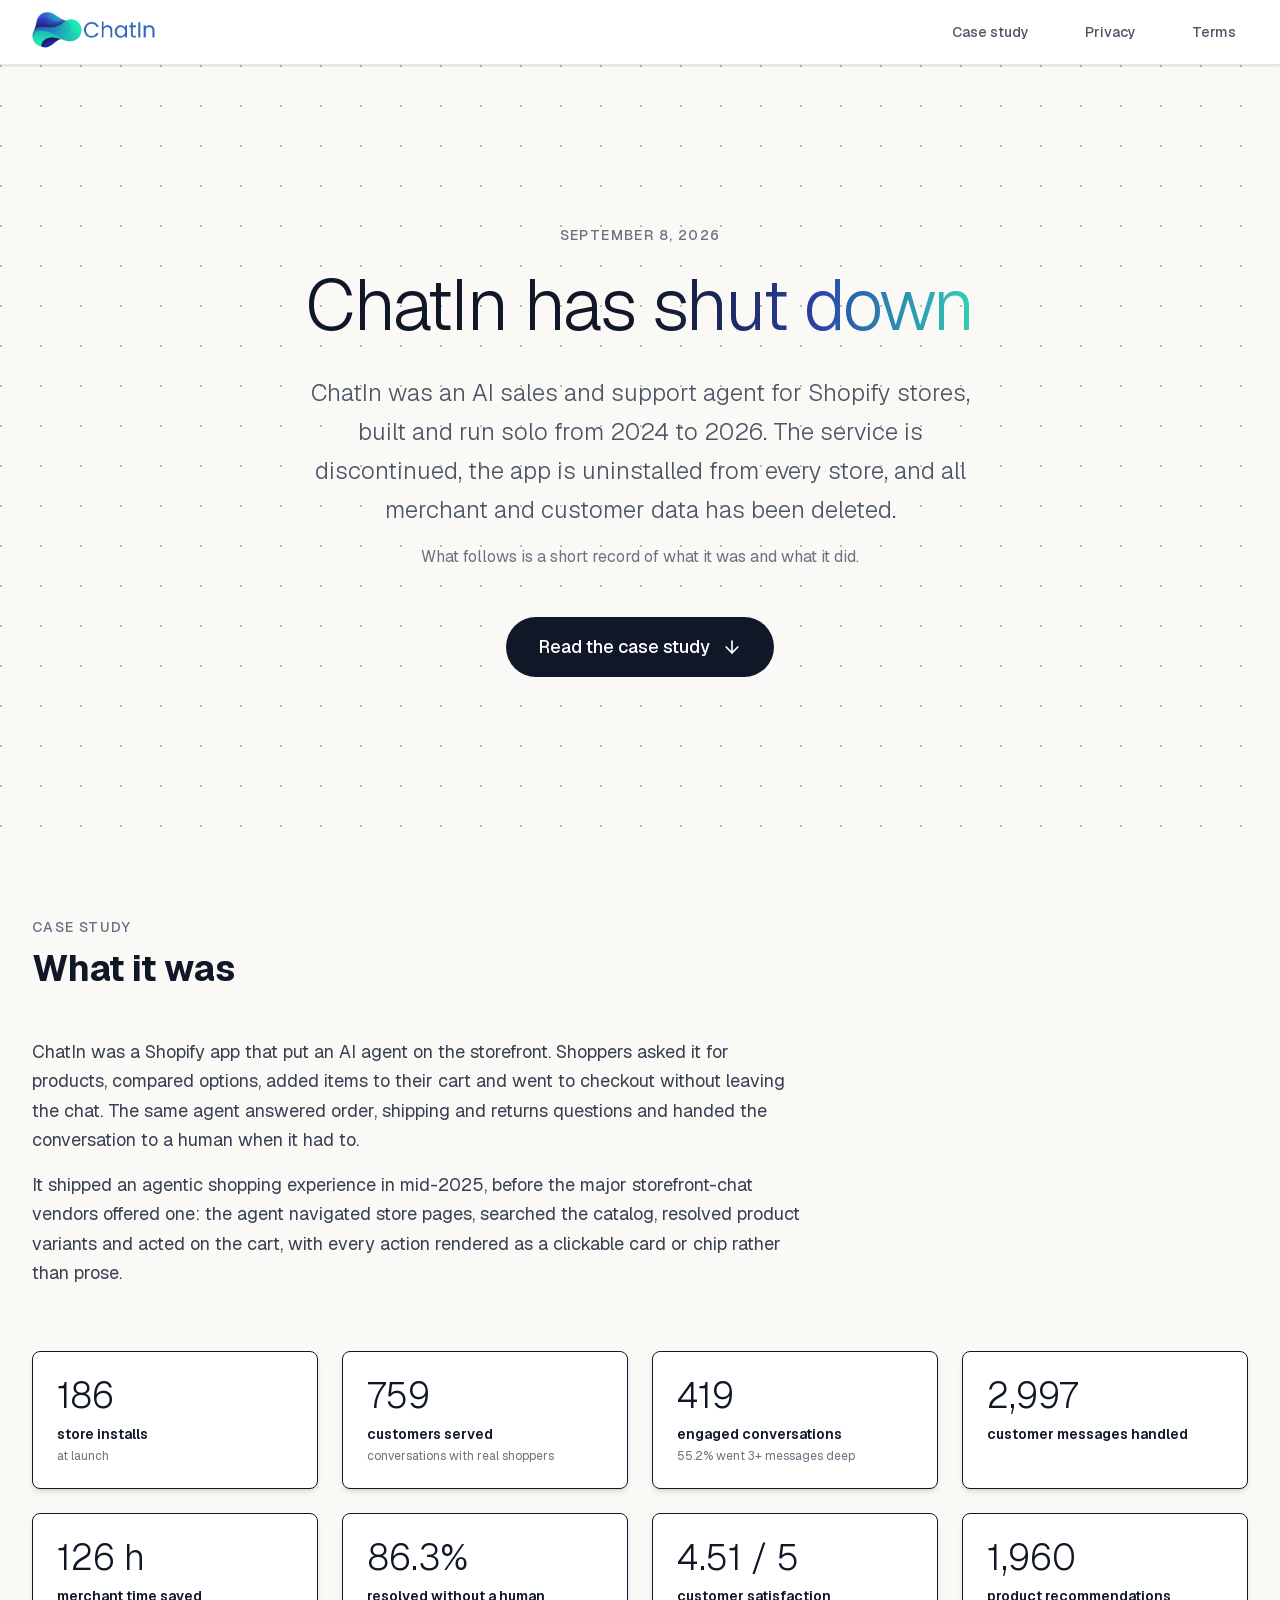
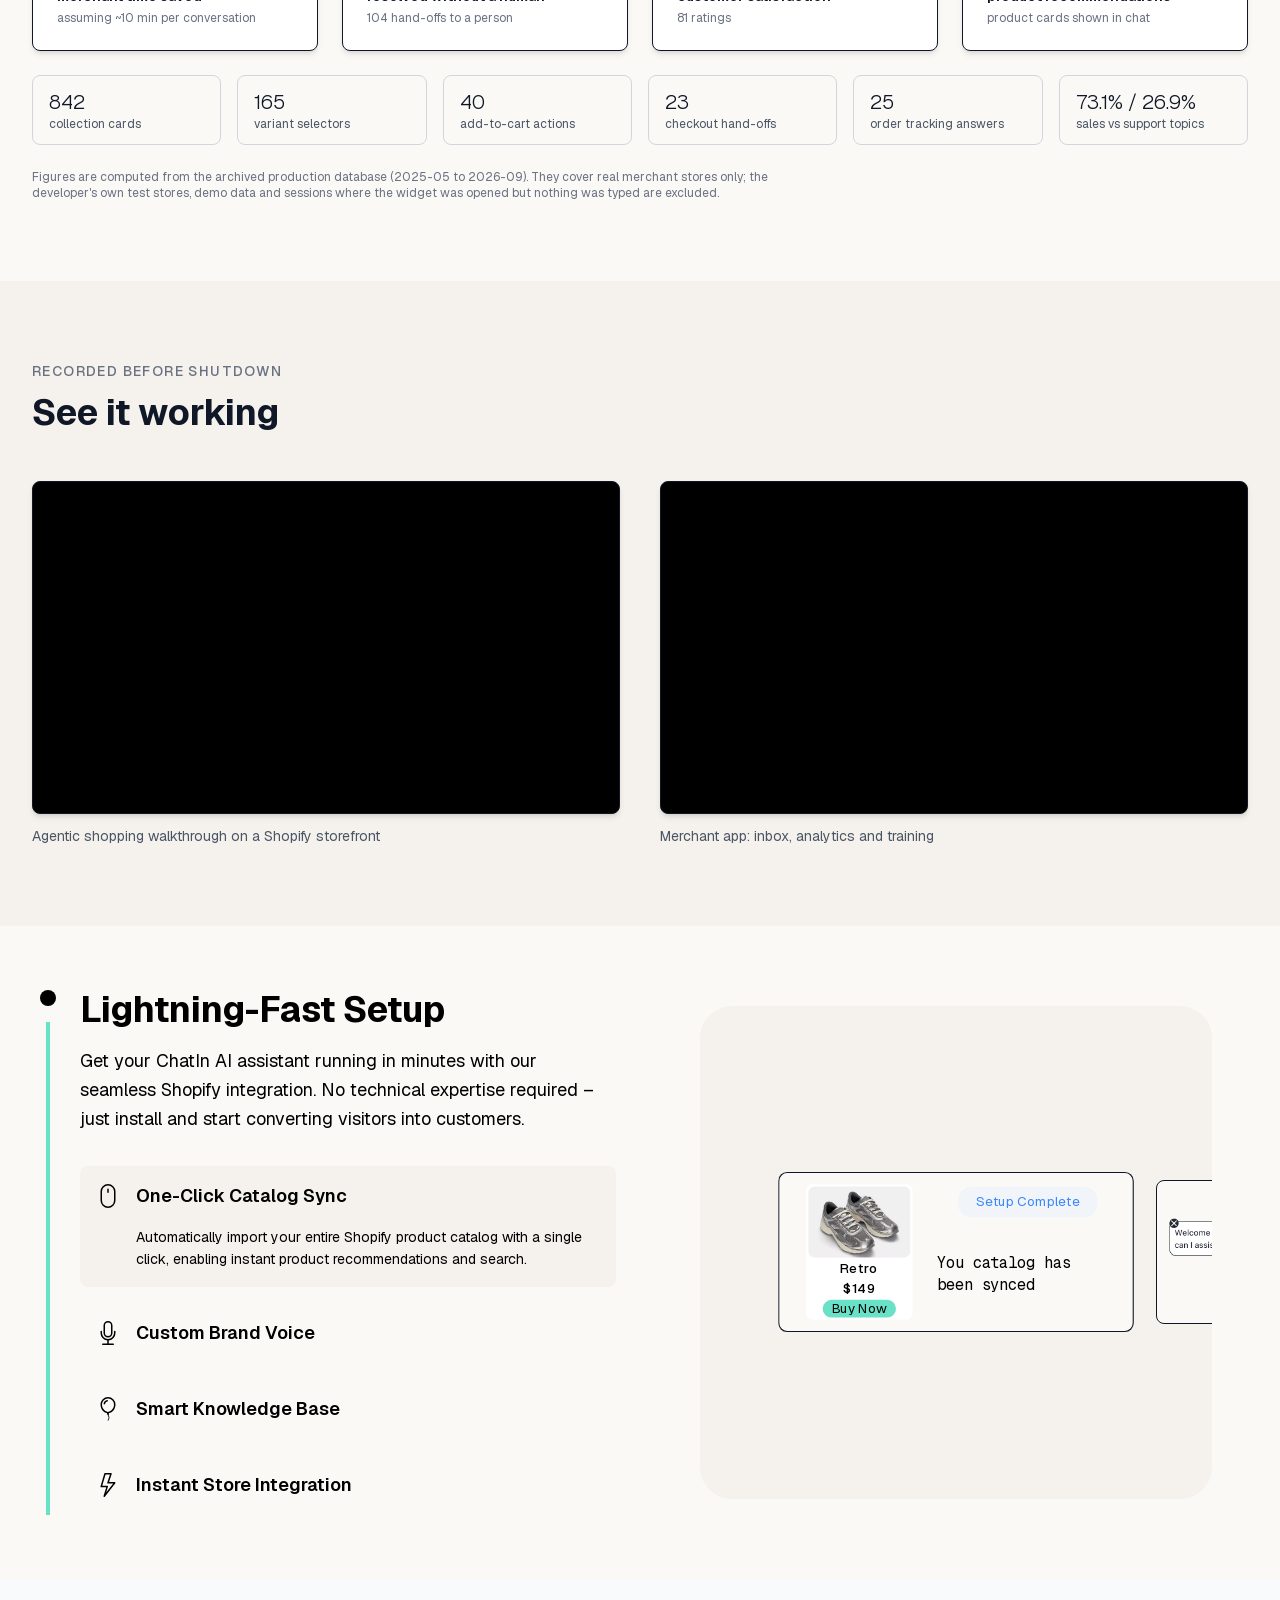
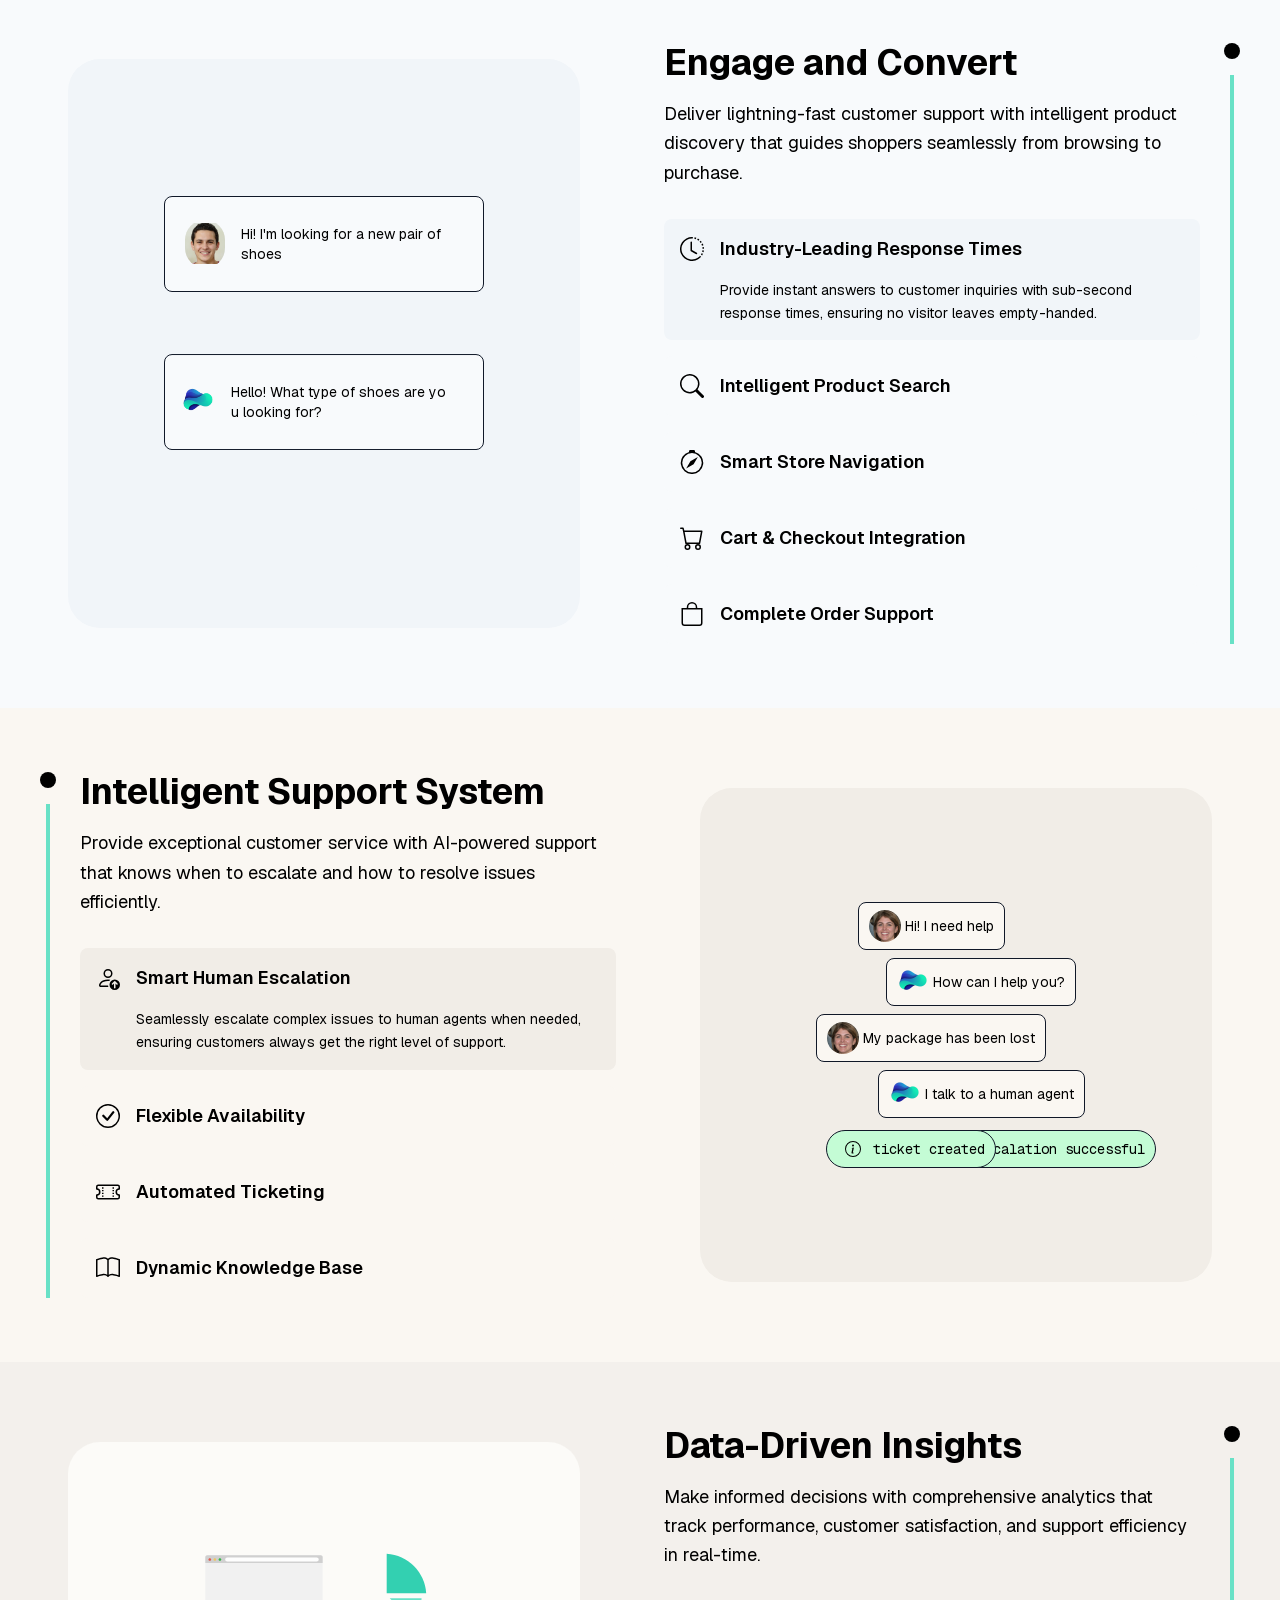
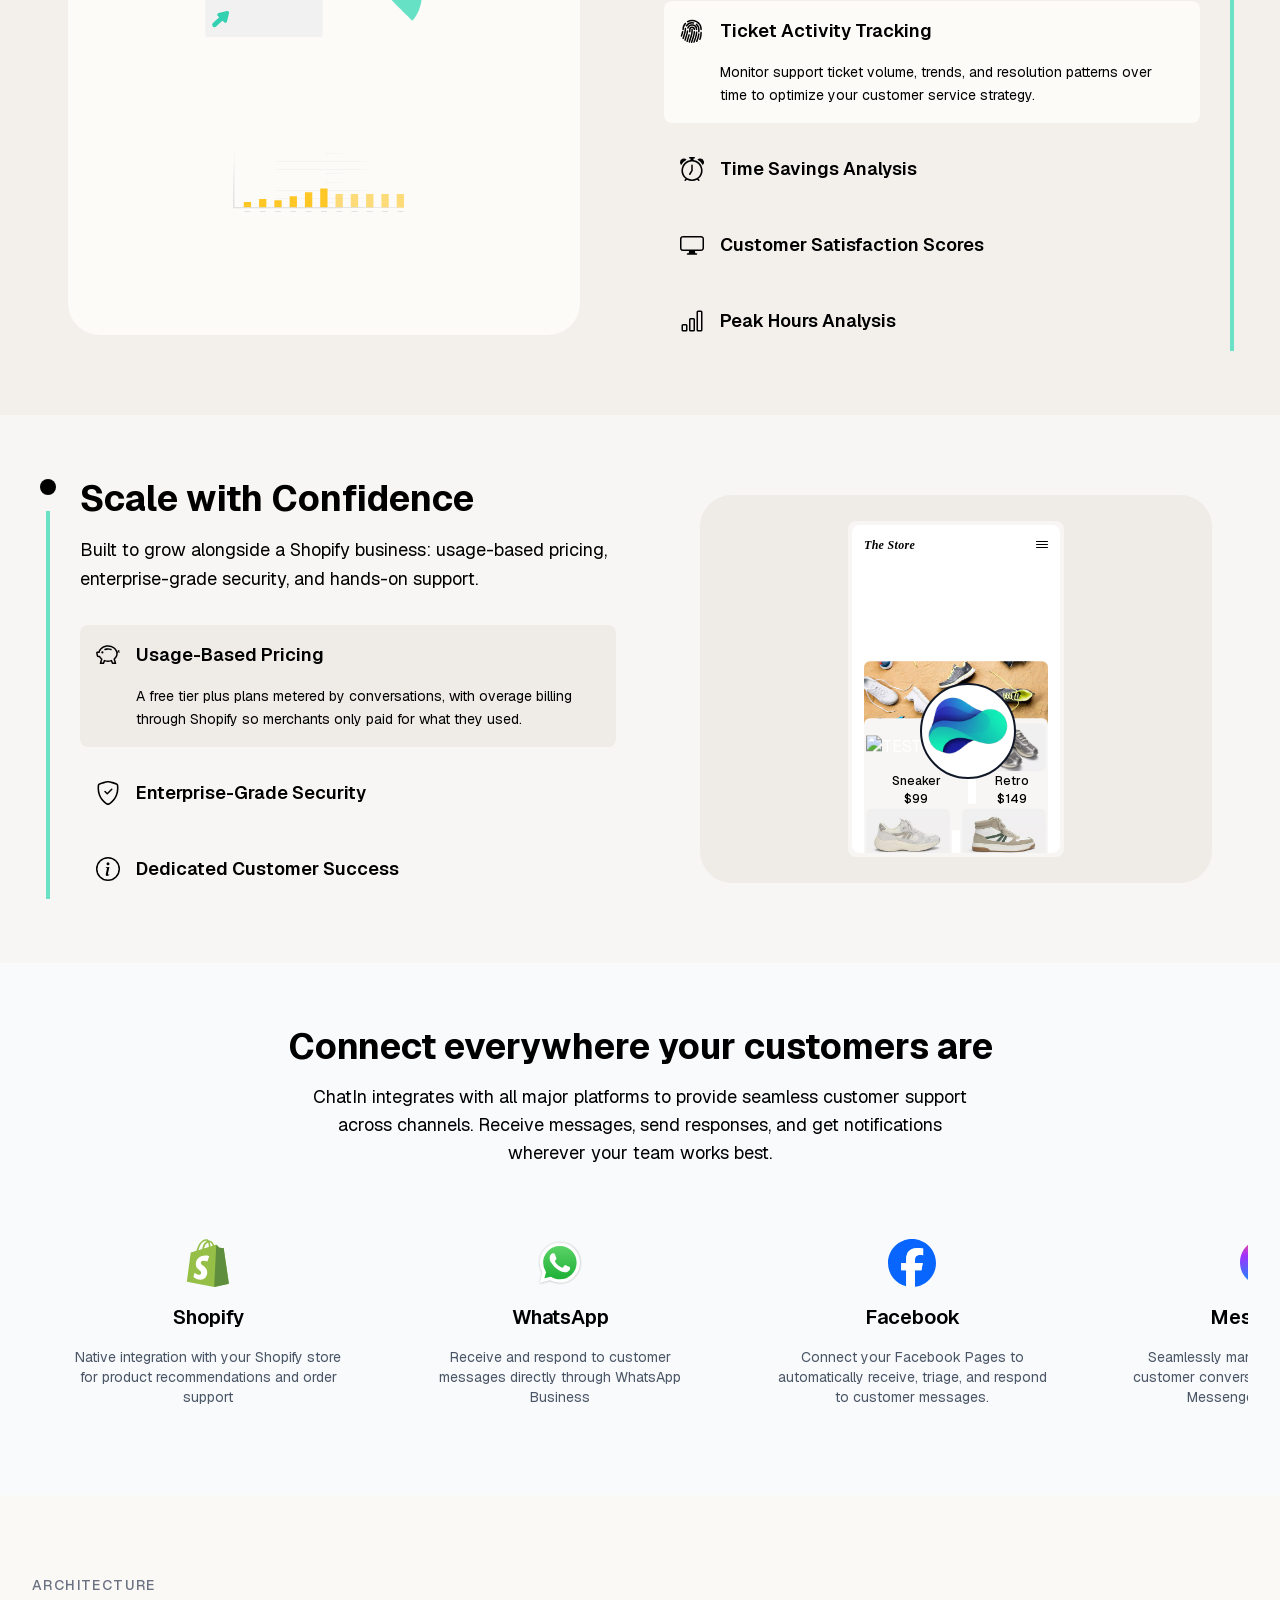
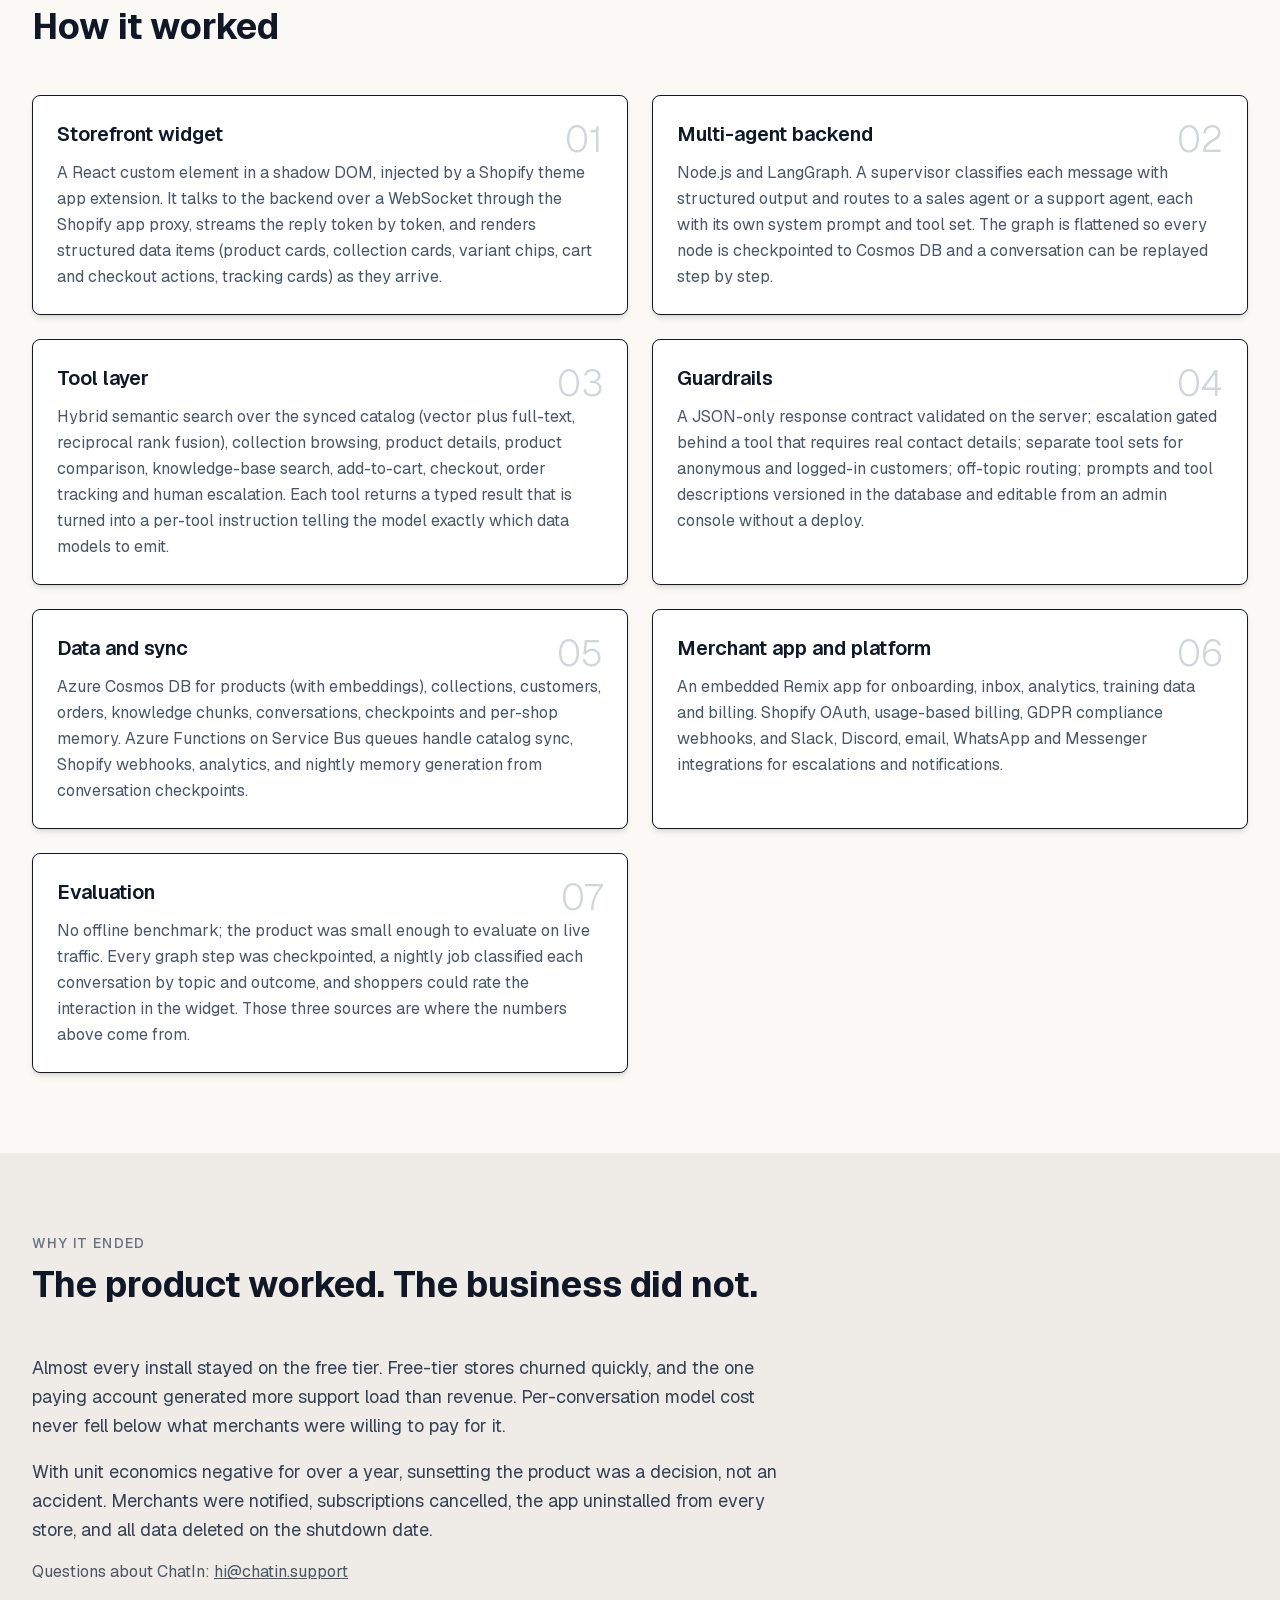
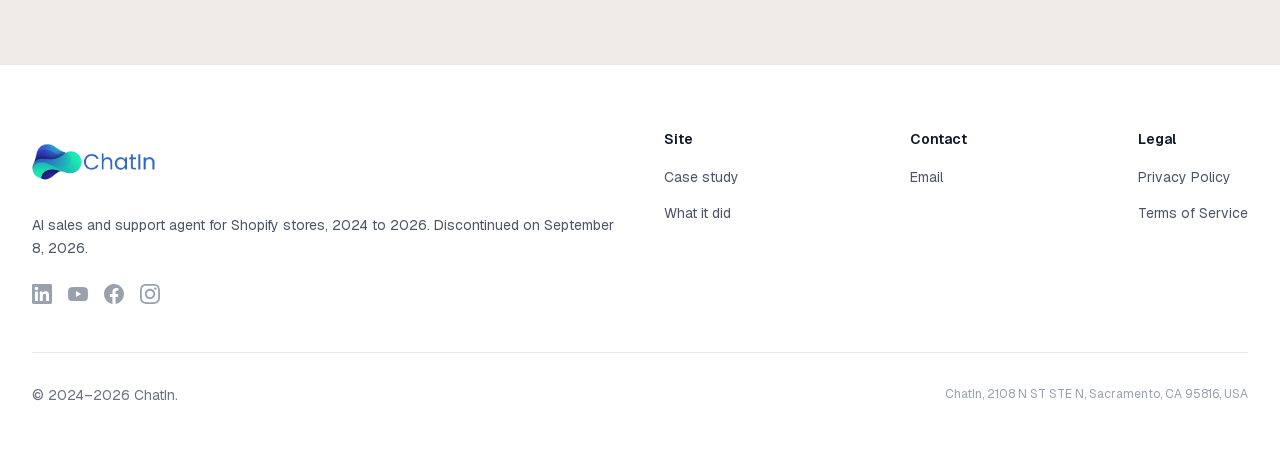
==== index.html @ 3447ee7d "Publish 2026-09-08T22:13Z" ====
<!DOCTYPE html><!--xJLYs_A7gsqvRPGE2vh6T--><html lang="en"><head><meta charSet="utf-8"/><meta charSet="utf-8"/><meta name="viewport" content="width=device-width, initial-scale=1, viewport-fit=cover"/><meta name="viewport" content="width=device-width, initial-scale=1, viewport-fit=cover"/><link rel="preload" href="/_next/static/media/22a5144ee8d83bca-s.p.woff2" as="font" crossorigin="" type="font/woff2"/><link rel="preload" href="/_next/static/media/7d4881bb7e1bf84d-s.p.woff2" as="font" crossorigin="" type="font/woff2"/><link rel="preload" as="image" href="/logo.png"/><link rel="preload" as="image" href="/logo-text-color-removebg-preview.png"/><link rel="stylesheet" href="/_next/static/css/82775f7e36805b50.css" data-precedence="next"/><link rel="preload" as="script" fetchPriority="low" href="/_next/static/chunks/webpack-580da56ca22876ab.js"/><script src="/_next/static/chunks/4bd1b696-c023c6e3521b1417.js" async=""></script><script src="/_next/static/chunks/255-dda36e826969d334.js" async=""></script><script src="/_next/static/chunks/main-app-8c2421263536167a.js" async=""></script><script src="/_next/static/chunks/511-8ee06530b5fe2818.js" async=""></script><script src="/_next/static/chunks/619-ba102abea3e3d0e4.js" async=""></script><script src="/_next/static/chunks/239-17c63ab2a4f7ef9b.js" async=""></script><script src="/_next/static/chunks/app/layout-6842a6b27ee94f34.js" async=""></script><script src="/_next/static/chunks/app/not-found-9ff43432d4224b72.js" async=""></script><script src="/_next/static/chunks/dc112a36-2628baf704444950.js" async=""></script><script src="/_next/static/chunks/592-1efb8033a9740ff8.js" async=""></script><script src="/_next/static/chunks/app/page-b97d738cb57f70ec.js" async=""></script><meta name="next-size-adjust" content=""/><link rel="preconnect" href="https://fonts.googleapis.com"/><link rel="preconnect" href="https://fonts.gstatic.com" crossorigin=""/><link rel="canonical" href="https://chatin.support"/><meta property="og:url" content="https://chatin.support"/><link rel="icon" type="image/png" href="/favicon-96x96.png?v=20260908" sizes="96x96"/><link rel="icon" type="image/svg+xml" href="/favicon.svg?v=20260908"/><link rel="shortcut icon" href="/favicon.ico?v=20260908"/><link rel="apple-touch-icon" sizes="180x180" href="/apple-touch-icon.png?v=20260908"/><link rel="manifest" href="/site.webmanifest?v=20260908"/><meta name="apple-mobile-web-app-capable" content="yes"/><meta name="apple-mobile-web-app-status-bar-style" content="black-translucent"/><meta name="theme-color" media="(prefers-color-scheme: light)" content="#ffffff"/><meta name="theme-color" media="(prefers-color-scheme: dark)" content="#0a0a0a"/><title>ChatIn (2024–2026) - AI sales and support agent for Shopify</title><meta name="description" content="ChatIn was an AI sales and support agent for Shopify stores. It shut down on September 8, 2026. This page is a short case study of what it was and what it did."/><meta name="author" content="ChatIn Team"/><meta name="keywords" content="ChatIn,Shopify AI agent,agentic shopping,case study"/><meta name="robots" content="index, follow"/><meta name="googlebot" content="index, follow, max-video-preview:-1, max-image-preview:large, max-snippet:-1"/><link rel="canonical" href="https://chatin.support/"/><meta property="og:title" content="ChatIn (2024–2026) - AI sales and support agent for Shopify"/><meta property="og:description" content="ChatIn shut down on September 8, 2026. A short case study of what it was and what it did."/><meta property="og:url" content="https://chatin.support/"/><meta property="og:site_name" content="ChatIn"/><meta property="og:locale" content="en_US"/><meta property="og:image" content="https://chatin.support/og-image-2.png"/><meta property="og:image:width" content="1200"/><meta property="og:image:height" content="630"/><meta property="og:image:alt" content="ChatIn - AI Customer Support Platform"/><meta property="og:type" content="website"/><meta name="twitter:card" content="summary_large_image"/><meta name="twitter:title" content="ChatIn (2024–2026)"/><meta name="twitter:description" content="ChatIn shut down on September 8, 2026. A short case study of what it was and what it did."/><meta name="twitter:image" content="https://chatin.support/twitter-image-2.png"/><link rel="shortcut icon" href="/favicon.ico?v=20260908"/><link rel="icon" href="/favicon-96x96.png?v=20260908" sizes="96x96" type="image/png"/><link rel="icon" href="/favicon.svg?v=20260908" type="image/svg+xml"/><link rel="apple-touch-icon" href="/apple-touch-icon.png?v=20260908"/><script src="/_next/static/chunks/polyfills-42372ed130431b0a.js" noModule=""></script></head><body class="__variable_246ccd __variable_c29908 antialiased min-h-screen flex flex-col font-[family-name:var(--font-geist-sans)]"><div hidden=""><!--$--><!--/$--></div><header class="relative z-50"><nav class="sticky top-0 z-50 bg-white border-b border-gray-200 shadow-sm"><div class="max-w-7xl mx-auto px-4 sm:px-6 lg:px-8"><div class="flex justify-between items-center h-16"><a class="flex items-center space-x-2 group" href="/"><div class="block md:hidden"><img alt="ChatIn" width="40" height="40" decoding="async" data-nimg="1" class="block max-w-full h-auto" style="color:transparent;width:100%;height:auto;max-width:40px;background-size:cover;background-position:50% 50%;background-repeat:no-repeat;background-image:url(&quot;data:image/svg+xml;charset=utf-8,%3Csvg xmlns=&#x27;http://www.w3.org/2000/svg&#x27; viewBox=&#x27;0 0 40 40&#x27;%3E%3Cfilter id=&#x27;b&#x27; color-interpolation-filters=&#x27;sRGB&#x27;%3E%3CfeGaussianBlur stdDeviation=&#x27;20&#x27;/%3E%3CfeColorMatrix values=&#x27;1 0 0 0 0 0 1 0 0 0 0 0 1 0 0 0 0 0 100 -1&#x27; result=&#x27;s&#x27;/%3E%3CfeFlood x=&#x27;0&#x27; y=&#x27;0&#x27; width=&#x27;100%25&#x27; height=&#x27;100%25&#x27;/%3E%3CfeComposite operator=&#x27;out&#x27; in=&#x27;s&#x27;/%3E%3CfeComposite in2=&#x27;SourceGraphic&#x27;/%3E%3CfeGaussianBlur stdDeviation=&#x27;20&#x27;/%3E%3C/filter%3E%3Cimage width=&#x27;100%25&#x27; height=&#x27;100%25&#x27; x=&#x27;0&#x27; y=&#x27;0&#x27; preserveAspectRatio=&#x27;none&#x27; style=&#x27;filter: url(%23b);&#x27; href=&#x27;[data-uri]&#x27;/%3E%3C/svg%3E&quot;)" src="/logo.png"/></div><div class="hidden md:block"><img alt="ChatIn" width="124" height="40" decoding="async" data-nimg="1" class="block max-w-full h-auto" style="color:transparent;width:100%;height:auto;max-width:124px;background-size:cover;background-position:50% 50%;background-repeat:no-repeat;background-image:url(&quot;data:image/svg+xml;charset=utf-8,%3Csvg xmlns=&#x27;http://www.w3.org/2000/svg&#x27; viewBox=&#x27;0 0 124 40&#x27;%3E%3Cfilter id=&#x27;b&#x27; color-interpolation-filters=&#x27;sRGB&#x27;%3E%3CfeGaussianBlur stdDeviation=&#x27;20&#x27;/%3E%3CfeColorMatrix values=&#x27;1 0 0 0 0 0 1 0 0 0 0 0 1 0 0 0 0 0 100 -1&#x27; result=&#x27;s&#x27;/%3E%3CfeFlood x=&#x27;0&#x27; y=&#x27;0&#x27; width=&#x27;100%25&#x27; height=&#x27;100%25&#x27;/%3E%3CfeComposite operator=&#x27;out&#x27; in=&#x27;s&#x27;/%3E%3CfeComposite in2=&#x27;SourceGraphic&#x27;/%3E%3CfeGaussianBlur stdDeviation=&#x27;20&#x27;/%3E%3C/filter%3E%3Cimage width=&#x27;100%25&#x27; height=&#x27;100%25&#x27; x=&#x27;0&#x27; y=&#x27;0&#x27; preserveAspectRatio=&#x27;none&#x27; style=&#x27;filter: url(%23b);&#x27; href=&#x27;[data-uri]&#x27;/%3E%3C/svg%3E&quot;)" src="/logo-text-color-removebg-preview.png"/></div></a><div class="hidden md:flex items-center space-x-8"><a class="relative px-3 py-2 text-sm font-medium transition-colors text-gray-600 hover:text-gray-900" href="/#case-study">Case study</a><a class="relative px-3 py-2 text-sm font-medium transition-colors text-gray-600 hover:text-gray-900" href="/privacy/">Privacy</a><a class="relative px-3 py-2 text-sm font-medium transition-colors text-gray-600 hover:text-gray-900" href="/terms/">Terms</a></div><button class="md:hidden relative z-50 p-2 rounded-lg text-gray-600 hover:text-gray-900 hover:bg-gray-100 transition-colors" aria-label="Toggle menu"><svg class="w-6 h-6" fill="none" stroke="currentColor" viewBox="0 0 24 24"><path stroke-linecap="round" stroke-linejoin="round" stroke-width="2" d="M4 6h16M4 12h16M4 18h16"></path></svg></button></div></div></nav></header><main class="flex-1"><div class="w-full h-full"><div class="fixed top-0 left-0 h-1 lg:h-2 bg-yellow-brand-start z-50" style="width:0%"></div><section class="relative w-full flex items-center justify-center overflow-hidden py-28 md:py-40" style="background-color:#FBF9F6"><div class="absolute inset-0 opacity-50" style="background-image:radial-gradient(circle at 1px 1px, rgba(0,0,0,0.5) 1px, transparent 0);background-size:40px 40px"></div><div class="relative z-10 max-w-4xl mx-auto px-8 text-center" style="opacity:0;transform:translateY(20px)"><p class="text-sm font-medium tracking-widest uppercase text-gray-500 mb-6"><time dateTime="2026-09-08">September 8, 2026</time></p><h1 class="text-5xl md:text-7xl font-light leading-none tracking-tight text-gray-900">ChatIn has<!-- --> <span class="text-transparent bg-gradient-to-r from-gray-900 via-purple-brand-start to-yellow-brand-start bg-clip-text">shut down</span></h1><p class="mt-8 text-xl md:text-2xl text-gray-600 max-w-2xl mx-auto font-light leading-relaxed">ChatIn was an AI sales and support agent for Shopify stores, built and run solo from 2024 to 2026. The service is discontinued, the app is uninstalled from every store, and all merchant and customer data has been deleted.</p><p class="mt-4 text-base text-gray-500 max-w-2xl mx-auto">What follows is a short record of what it was and what it did.</p><div class="mt-12"><a class="group inline-flex items-center gap-3 px-8 py-4 text-lg font-medium text-white bg-gray-900 rounded-full hover:bg-gray-800 transition-all duration-300 hover:scale-105 hover:shadow-xl" href="/#case-study">Read the case study<svg xmlns="http://www.w3.org/2000/svg" width="20" height="20" viewBox="0 0 24 24" fill="none" stroke="currentColor" stroke-width="2" stroke-linecap="round" stroke-linejoin="round"><path d="M12 5v14"></path><path d="m19 12-7 7-7-7"></path></svg></a></div></div></section><section id="case-study" class="py-20 px-8 w-full scroll-mt-16" style="background-color:#FBF9F6"><div class="max-w-7xl mx-auto"><div style="opacity:0;transform:translateY(20px)"><div class="mb-12"><p class="text-sm font-medium tracking-widest uppercase text-gray-500 mb-3">Case study</p><h2 class="text-3xl lg:text-4xl font-bold text-gray-900">What it was</h2></div><div class="max-w-3xl space-y-4 text-lg text-gray-700 leading-relaxed mb-16"><p>ChatIn was a Shopify app that put an AI agent on the storefront. Shoppers asked it for products, compared options, added items to their cart and went to checkout without leaving the chat. The same agent answered order, shipping and returns questions and handed the conversation to a human when it had to.</p><p>It shipped an agentic shopping experience in mid-2025, before the major storefront-chat vendors offered one: the agent navigated store pages, searched the catalog, resolved product variants and acted on the cart, with every action rendered as a clickable card or chip rather than prose.</p></div></div><div class="grid grid-cols-2 md:grid-cols-4 gap-6" style="opacity:0;transform:translateY(20px)"><div class="rounded-lg p-6 bg-white shadow-md border border-gray-900"><div class="text-3xl lg:text-4xl font-light text-gray-900">186</div><div class="mt-2 text-sm font-semibold text-gray-900">store installs</div><div class="mt-1 text-xs text-gray-500">at launch</div></div><div class="rounded-lg p-6 bg-white shadow-md border border-gray-900"><div class="text-3xl lg:text-4xl font-light text-gray-900">759</div><div class="mt-2 text-sm font-semibold text-gray-900">customers served</div><div class="mt-1 text-xs text-gray-500">conversations with real shoppers</div></div><div class="rounded-lg p-6 bg-white shadow-md border border-gray-900"><div class="text-3xl lg:text-4xl font-light text-gray-900">419</div><div class="mt-2 text-sm font-semibold text-gray-900">engaged conversations</div><div class="mt-1 text-xs text-gray-500">55.2% went 3+ messages deep</div></div><div class="rounded-lg p-6 bg-white shadow-md border border-gray-900"><div class="text-3xl lg:text-4xl font-light text-gray-900">2,997</div><div class="mt-2 text-sm font-semibold text-gray-900">customer messages handled</div></div><div class="rounded-lg p-6 bg-white shadow-md border border-gray-900"><div class="text-3xl lg:text-4xl font-light text-gray-900">126 h</div><div class="mt-2 text-sm font-semibold text-gray-900">merchant time saved</div><div class="mt-1 text-xs text-gray-500">assuming ~10 min per conversation</div></div><div class="rounded-lg p-6 bg-white shadow-md border border-gray-900"><div class="text-3xl lg:text-4xl font-light text-gray-900">86.3%</div><div class="mt-2 text-sm font-semibold text-gray-900">resolved without a human</div><div class="mt-1 text-xs text-gray-500">104 hand-offs to a person</div></div><div class="rounded-lg p-6 bg-white shadow-md border border-gray-900"><div class="text-3xl lg:text-4xl font-light text-gray-900">4.51 / 5</div><div class="mt-2 text-sm font-semibold text-gray-900">customer satisfaction</div><div class="mt-1 text-xs text-gray-500">81 ratings</div></div><div class="rounded-lg p-6 bg-white shadow-md border border-gray-900"><div class="text-3xl lg:text-4xl font-light text-gray-900">1,960</div><div class="mt-2 text-sm font-semibold text-gray-900">product recommendations</div><div class="mt-1 text-xs text-gray-500">product cards shown in chat</div></div></div><div class="mt-6 grid grid-cols-2 md:grid-cols-3 lg:grid-cols-6 gap-4" style="opacity:0;transform:translateY(20px)"><div class="rounded-lg px-4 py-3 border border-gray-300"><div class="text-xl font-light text-gray-900">842</div><div class="text-xs text-gray-600">collection cards</div></div><div class="rounded-lg px-4 py-3 border border-gray-300"><div class="text-xl font-light text-gray-900">165</div><div class="text-xs text-gray-600">variant selectors</div></div><div class="rounded-lg px-4 py-3 border border-gray-300"><div class="text-xl font-light text-gray-900">40</div><div class="text-xs text-gray-600">add-to-cart actions</div></div><div class="rounded-lg px-4 py-3 border border-gray-300"><div class="text-xl font-light text-gray-900">23</div><div class="text-xs text-gray-600">checkout hand-offs</div></div><div class="rounded-lg px-4 py-3 border border-gray-300"><div class="text-xl font-light text-gray-900">25</div><div class="text-xs text-gray-600">order tracking answers</div></div><div class="rounded-lg px-4 py-3 border border-gray-300"><div class="text-xl font-light text-gray-900">73.1% / 26.9%</div><div class="text-xs text-gray-600">sales vs support topics</div></div></div><p class="mt-6 text-xs text-gray-500 max-w-3xl">Figures are computed from the archived production database (<!-- -->2025-05 to 2026-09<!-- -->). They cover real merchant stores only; the developer&#x27;s own test stores, demo data and sessions where the widget was opened but nothing was typed are excluded.</p></div></section><section class="py-20 px-8 w-full" style="background-color:#F5F2ED"><div class="max-w-7xl mx-auto"><div style="opacity:0;transform:translateY(20px)"><div class="mb-12"><p class="text-sm font-medium tracking-widest uppercase text-gray-500 mb-3">Recorded before shutdown</p><h2 class="text-3xl lg:text-4xl font-bold text-gray-900">See it working</h2></div></div><div class="grid grid-cols-1 lg:grid-cols-2 gap-10" style="opacity:0;transform:translateY(20px)"><figure class="w-full"><div class="relative w-full overflow-hidden rounded-lg border border-gray-900 shadow-md bg-black" style="padding-top:56.25%"><iframe class="absolute inset-0 w-full h-full" src="https://www.youtube-nocookie.com/embed/c-PPNnZDjVo?rel=0" title="Agentic shopping walkthrough on a Shopify storefront" loading="lazy" allow="accelerometer; clipboard-write; encrypted-media; gyroscope; picture-in-picture; web-share" referrerPolicy="strict-origin-when-cross-origin" allowFullScreen=""></iframe></div><figcaption class="mt-3 text-sm text-gray-600">Agentic shopping walkthrough on a Shopify storefront</figcaption></figure><figure class="w-full"><div class="relative w-full overflow-hidden rounded-lg border border-gray-900 shadow-md bg-black" style="padding-top:56.25%"><iframe class="absolute inset-0 w-full h-full" src="https://www.youtube-nocookie.com/embed/4808z0IBQuo?rel=0" title="Merchant app: inbox, analytics and training" loading="lazy" allow="accelerometer; clipboard-write; encrypted-media; gyroscope; picture-in-picture; web-share" referrerPolicy="strict-origin-when-cross-origin" allowFullScreen=""></iframe></div><figcaption class="mt-3 text-sm text-gray-600">Merchant app: inbox, analytics and training</figcaption></figure></div></div></section><div id="features"><section class="py-16 px-2 md:px-8 w-full" style="background-color:#FBF9F6"><div class="max-w-7xl mx-auto"><div class="flex flex-col lg:flex-row gap-12 items-stretch justify-center "><div class="flex flex-col items-start justify-start w-full lg:w-1/2 gap-6"><div class="flex flex-row items-stretch justify-center gap-4 "><div class="flex flex-col items-center w-8"><div class="w-4 h-4 rounded-full mb-4 flex-shrink-0" style="background-color:#000000"></div><div class="w-1 flex-1 relative"><div class="w-full h-full absolute" style="background-color:#000000"></div><div class="w-full absolute bottom-0" style="background-color:#68e1c6;height:100%"></div></div></div><div class="flex-1 space-y-6"><div class="mb-8"><h2 class="text-3xl lg:text-4xl font-bold mb-4" style="color:#000000;opacity:0;transform:translateY(20px)">Lightning-Fast Setup</h2><p class="text-lg leading-relaxed" style="color:#000000;opacity:0;transform:translateY(20px)">Get your ChatIn AI assistant running in minutes with our seamless Shopify integration. No technical expertise required – just install and start converting visitors into customers.</p></div><div class="space-y-4"><div class="rounded-lg cursor-pointer transition-all duration-300 overflow-hidden" style="background-color:#F5F2ED;opacity:0;transform:translateX(-20px)"><div class="flex items-center p-4"><div class="mr-4 flex-shrink-0" style="color:#000000"><svg xmlns="http://www.w3.org/2000/svg" width="24" height="24" fill="currentColor" class="bi bi-mouse" viewBox="0 0 16 16"><path d="M8 3a.5.5 0 0 1 .5.5v2a.5.5 0 0 1-1 0v-2A.5.5 0 0 1 8 3m4 8a4 4 0 0 1-8 0V5a4 4 0 1 1 8 0zM8 0a5 5 0 0 0-5 5v6a5 5 0 0 0 10 0V5a5 5 0 0 0-5-5"></path></svg></div><h3 class="text-lg font-semibold text-foreground" style="color:#000000">One-Click Catalog Sync</h3></div><div class="overflow-hidden" style="opacity:0;height:0px"><div class="px-4 pb-4 pt-0"><div class="pl-10 pr-4"><p class="text-sm leading-relaxed" style="color:#000000">Automatically import your entire Shopify product catalog with a single click, enabling instant product recommendations and search.</p></div></div></div></div><div class="rounded-lg cursor-pointer transition-all duration-300 overflow-hidden" style="background-color:#FBF9F6;opacity:0;transform:translateX(-20px)"><div class="flex items-center p-4"><div class="mr-4 flex-shrink-0" style="color:#000000"><svg xmlns="http://www.w3.org/2000/svg" width="24" height="24" fill="currentColor" class="bi bi-mic" viewBox="0 0 16 16"><path d="M3.5 6.5A.5.5 0 0 1 4 7v1a4 4 0 0 0 8 0V7a.5.5 0 0 1 1 0v1a5 5 0 0 1-4.5 4.975V15h3a.5.5 0 0 1 0 1h-7a.5.5 0 0 1 0-1h3v-2.025A5 5 0 0 1 3 8V7a.5.5 0 0 1 .5-.5"></path><path d="M10 8a2 2 0 1 1-4 0V3a2 2 0 1 1 4 0zM8 0a3 3 0 0 0-3 3v5a3 3 0 0 0 6 0V3a3 3 0 0 0-3-3"></path></svg></div><h3 class="text-lg font-semibold text-foreground" style="color:#000000">Custom Brand Voice</h3></div></div><div class="rounded-lg cursor-pointer transition-all duration-300 overflow-hidden" style="background-color:#FBF9F6;opacity:0;transform:translateX(-20px)"><div class="flex items-center p-4"><div class="mr-4 flex-shrink-0" style="color:#000000"><svg xmlns="http://www.w3.org/2000/svg" width="24" height="24" fill="currentColor" class="bi bi-balloon" viewBox="0 0 16 16"><path fill-rule="evenodd" d="M8 9.984C10.403 9.506 12 7.48 12 5a4 4 0 0 0-8 0c0 2.48 1.597 4.506 4 4.984M13 5c0 2.837-1.789 5.227-4.52 5.901l.244.487a.25.25 0 1 1-.448.224l-.008-.017c.008.11.02.202.037.29.054.27.161.488.419 1.003.288.578.235 1.15.076 1.629-.157.469-.422.867-.588 1.115l-.004.007a.25.25 0 1 1-.416-.278c.168-.252.4-.6.533-1.003.133-.396.163-.824-.049-1.246l-.013-.028c-.24-.48-.38-.758-.448-1.102a3 3 0 0 1-.052-.45l-.04.08a.25.25 0 1 1-.447-.224l.244-.487C4.789 10.227 3 7.837 3 5a5 5 0 0 1 10 0m-6.938-.495a2 2 0 0 1 1.443-1.443C7.773 2.994 8 2.776 8 2.5s-.226-.504-.498-.459a3 3 0 0 0-2.46 2.461c-.046.272.182.498.458.498s.494-.227.562-.495"></path></svg></div><h3 class="text-lg font-semibold text-foreground" style="color:#000000">Smart Knowledge Base</h3></div></div><div class="rounded-lg cursor-pointer transition-all duration-300 overflow-hidden" style="background-color:#FBF9F6;opacity:0;transform:translateX(-20px)"><div class="flex items-center p-4"><div class="mr-4 flex-shrink-0" style="color:#000000"><svg xmlns="http://www.w3.org/2000/svg" width="24" height="24" fill="currentColor" class="bi bi-lightning" viewBox="0 0 16 16"><path d="M5.52.359A.5.5 0 0 1 6 0h4a.5.5 0 0 1 .474.658L8.694 6H12.5a.5.5 0 0 1 .395.807l-7 9a.5.5 0 0 1-.873-.454L6.823 9.5H3.5a.5.5 0 0 1-.48-.641zM6.374 1 4.168 8.5H7.5a.5.5 0 0 1 .478.647L6.78 13.04 11.478 7H8a.5.5 0 0 1-.474-.658L9.306 1z"></path></svg></div><h3 class="text-lg font-semibold text-foreground" style="color:#000000">Instant Store Integration</h3></div></div></div></div></div></div><div class="w-full lg:w-1/2"><div class="h-full flex-col flex items-center justify-center gap-4 md:p-4"><div class="w-full max-w-lg min-h-96 flex-1 rounded-4xl flex items-center justify-center overflow-hidden" style="background-color:#F5F2ED"><div class="relative w-80 h-36 flex items-center justify-center"><div class="absolute flex items-center justify-center w-80 h-36 rounded-lg border border-gray-900" style="background-color:#FBF9F6;color:#000000;opacity:1;transform:translateX(360px)"><span class="absolute top-3 right-8 text-xs rounded-xl px-4 py-1.5" style="background-color:#F1F5F9;color:#3A86FF">Setup Complete</span><span class="text-wrap max-w-36 absolute bottom-8 right-8 text-sm font-mono" style="color:#000000">You catalog has been synced</span><div class="absolute left-6 w-24 h-auto rounded-md flex flex-col items-center justify-center gap-0.5 p-0.5" style="background-color:white"><div class="w-full h-16 rounded-md flex items-center justify-center overflow-hidden"><img alt="TEST" loading="lazy" width="100" height="24" decoding="async" data-nimg="1" class="object-cover" style="color:transparent;background-size:cover;background-position:50% 50%;background-repeat:no-repeat;background-image:url(&quot;data:image/svg+xml;charset=utf-8,%3Csvg xmlns=&#x27;http://www.w3.org/2000/svg&#x27; viewBox=&#x27;0 0 100 24&#x27;%3E%3Cfilter id=&#x27;b&#x27; color-interpolation-filters=&#x27;sRGB&#x27;%3E%3CfeGaussianBlur stdDeviation=&#x27;20&#x27;/%3E%3CfeColorMatrix values=&#x27;1 0 0 0 0 0 1 0 0 0 0 0 1 0 0 0 0 0 100 -1&#x27; result=&#x27;s&#x27;/%3E%3CfeFlood x=&#x27;0&#x27; y=&#x27;0&#x27; width=&#x27;100%25&#x27; height=&#x27;100%25&#x27;/%3E%3CfeComposite operator=&#x27;out&#x27; in=&#x27;s&#x27;/%3E%3CfeComposite in2=&#x27;SourceGraphic&#x27;/%3E%3CfeGaussianBlur stdDeviation=&#x27;20&#x27;/%3E%3C/filter%3E%3Cimage width=&#x27;100%25&#x27; height=&#x27;100%25&#x27; x=&#x27;0&#x27; y=&#x27;0&#x27; preserveAspectRatio=&#x27;none&#x27; style=&#x27;filter: url(%23b);&#x27; href=&#x27;[data-uri]&#x27;/%3E%3C/svg%3E&quot;)" src="/shoe2.jpg"/></div><span class="text-xs font-medium" style="color:black">Retro</span><span class="text-xs font-medium" style="color:black">$149</span><span class="text-xs px-2 rounded-4xl" style="color:black;background-color:#68e1c6">Buy Now</span></div></div><div class="absolute flex items-center justify-center w-80 h-36 rounded-lg border border-gray-900" style="background-color:#FBF9F6;color:#000000;opacity:1;transform:translateX(720px)"><span class="absolute top-3 right-8 text-xs rounded-xl px-4 py-1.5" style="background-color:#F1F5F9;color:#3A86FF">Setup Complete</span><span class="text-wrap max-w-36 absolute bottom-8 right-6 text-sm font-mono" style="color:#000000">Brand voice has been created</span><div class="absolute left-3 w-32 h-auto rounded-md flex items-center justify-center overflow-hidden"><img alt="TEST" loading="lazy" width="140" height="36" decoding="async" data-nimg="1" class="object-cover" style="color:transparent;background-size:cover;background-position:50% 50%;background-repeat:no-repeat;background-image:url(&quot;data:image/svg+xml;charset=utf-8,%3Csvg xmlns=&#x27;http://www.w3.org/2000/svg&#x27; viewBox=&#x27;0 0 140 36&#x27;%3E%3Cfilter id=&#x27;b&#x27; color-interpolation-filters=&#x27;sRGB&#x27;%3E%3CfeGaussianBlur stdDeviation=&#x27;20&#x27;/%3E%3CfeColorMatrix values=&#x27;1 0 0 0 0 0 1 0 0 0 0 0 1 0 0 0 0 0 100 -1&#x27; result=&#x27;s&#x27;/%3E%3CfeFlood x=&#x27;0&#x27; y=&#x27;0&#x27; width=&#x27;100%25&#x27; height=&#x27;100%25&#x27;/%3E%3CfeComposite operator=&#x27;out&#x27; in=&#x27;s&#x27;/%3E%3CfeComposite in2=&#x27;SourceGraphic&#x27;/%3E%3CfeGaussianBlur stdDeviation=&#x27;20&#x27;/%3E%3C/filter%3E%3Cimage width=&#x27;100%25&#x27; height=&#x27;100%25&#x27; x=&#x27;0&#x27; y=&#x27;0&#x27; preserveAspectRatio=&#x27;none&#x27; style=&#x27;filter: url(%23b);&#x27; href=&#x27;[data-uri]&#x27;/%3E%3C/svg%3E&quot;)" src="/chatin-screenshot.png"/></div></div><div class="absolute flex items-center justify-center w-80 h-36 rounded-lg border border-gray-900" style="background-color:#FBF9F6;color:#000000;opacity:1;transform:translateX(720px)"><span class="absolute top-3 right-8 text-xs rounded-xl px-4 py-1.5" style="background-color:#F1F5F9;color:#3A86FF">Setup Complete</span><span class="text-wrap max-w-36 absolute bottom-8 right-8 text-sm font-mono" style="color:#000000">Knowledge base has been created</span><div class="absolute left-2 p-1 w-28 h-auto rounded-md flex flex-col items-center justify-center border border-gray-900" style="background-color:white"><div class="w-full flex flex-row items-center justify-between"><svg xmlns="http://www.w3.org/2000/svg" width="16" height="16" fill="#c4fcd5" stroke-width="1" class="data" viewBox="0 0 16 16"><path d="M4.318 2.687C5.234 2.271 6.536 2 8 2s2.766.27 3.682.687C12.644 3.125 13 3.627 13 4c0 .374-.356.875-1.318 1.313C10.766 5.729 9.464 6 8 6s-2.766-.27-3.682-.687C3.356 4.875 3 4.373 3 4c0-.374.356-.875 1.318-1.313M13 5.698V7c0 .374-.356.875-1.318 1.313C10.766 8.729 9.464 9 8 9s-2.766-.27-3.682-.687C3.356 7.875 3 7.373 3 7V5.698c.271.202.58.378.904.525C4.978 6.711 6.427 7 8 7s3.022-.289 4.096-.777A5 5 0 0 0 13 5.698M14 4c0-1.007-.875-1.755-1.904-2.223C11.022 1.289 9.573 1 8 1s-3.022.289-4.096.777C2.875 2.245 2 2.993 2 4v9c0 1.007.875 1.755 1.904 2.223C4.978 15.71 6.427 16 8 16s3.022-.289 4.096-.777C13.125 14.755 14 14.007 14 13zm-1 4.698V10c0 .374-.356.875-1.318 1.313C10.766 11.729 9.464 12 8 12s-2.766-.27-3.682-.687C3.356 10.875 3 10.373 3 10V8.698c.271.202.58.378.904.525C4.978 9.71 6.427 10 8 10s3.022-.289 4.096-.777A5 5 0 0 0 13 8.698m0 3V13c0 .374-.356.875-1.318 1.313C10.766 14.729 9.464 15 8 15s-2.766-.27-3.682-.687C3.356 13.875 3 13.373 3 13v-1.302c.271.202.58.378.904.525C4.978 12.71 6.427 13 8 13s3.022-.289 4.096-.777c.324-.147.633-.323.904-.525"></path></svg><span class="text-xs px-1 rounded-xl" style="color:black;background-color:#c4fcd5">Ready</span></div><span class="text-xs" style="color:black">Ready to answer questions</span></div></div><div class="absolute flex items-center justify-center w-80 h-36 rounded-lg border border-gray-900" style="background-color:#FBF9F6;color:#000000;opacity:1;transform:translateX(720px)"><span class="absolute top-3 right-8 text-xs rounded-xl px-4 py-1.5" style="background-color:#F1F5F9;color:#3A86FF">Setup Complete</span><span class="text-wrap max-w-36 absolute bottom-8 right-8 text-sm font-mono" style="color:#000000">The store has been integrated</span><div class="absolute left-2 p-1 w-28 h-auto rounded-md flex flex-col items-center justify-center border border-gray-900" style="background-color:white"><div class="w-full flex flex-row items-center justify-between"><svg xmlns="http://www.w3.org/2000/svg" width="16" height="16" fill="#c4fcd5" stroke-width="1" class="bi bi-eye" viewBox="0 0 16 16"><path d="M10.5 8a2.5 2.5 0 1 1-5 0 2.5 2.5 0 0 1 5 0"></path><path d="M0 8s3-5.5 8-5.5S16 8 16 8s-3 5.5-8 5.5S0 8 0 8m8 3.5a3.5 3.5 0 1 0 0-7 3.5 3.5 0 0 0 0 7"></path></svg><span class="text-xs px-1 rounded-xl" style="color:black;background-color:#c4fcd5">24/7</span></div><span class="text-xs" style="color:black">AI assistant online</span></div></div></div></div></div></div></div></div></section><section class="py-16 px-2 md:px-8 w-full" style="background-color:#F8FAFC"><div class="max-w-7xl mx-auto"><div class="flex flex-col lg:flex-row gap-12 items-stretch justify-center lg:flex-row-reverse"><div class="flex flex-col items-start justify-start w-full lg:w-1/2 gap-6"><div class="flex flex-row items-stretch justify-center gap-4 lg:flex-row-reverse"><div class="flex flex-col items-center w-8"><div class="w-4 h-4 rounded-full mb-4 flex-shrink-0" style="background-color:#000000"></div><div class="w-1 flex-1 relative"><div class="w-full h-full absolute" style="background-color:#000000"></div><div class="w-full absolute bottom-0" style="background-color:#68e1c6;height:100%"></div></div></div><div class="flex-1 space-y-6"><div class="mb-8"><h2 class="text-3xl lg:text-4xl font-bold mb-4" style="color:#000000;opacity:0;transform:translateY(20px)">Engage and Convert</h2><p class="text-lg leading-relaxed" style="color:#000000;opacity:0;transform:translateY(20px)">Deliver lightning-fast customer support with intelligent product discovery that guides shoppers seamlessly from browsing to purchase.</p></div><div class="space-y-4"><div class="rounded-lg cursor-pointer transition-all duration-300 overflow-hidden" style="background-color:#F1F5F9;opacity:0;transform:translateX(-20px)"><div class="flex items-center p-4"><div class="mr-4 flex-shrink-0" style="color:#000000"><svg xmlns="http://www.w3.org/2000/svg" width="24" height="24" fill="currentColor" class="bi bi-clock-history" viewBox="0 0 16 16"><path d="M8.515 1.019A7 7 0 0 0 8 1V0a8 8 0 0 1 .589.022zm2.004.45a7 7 0 0 0-.985-.299l.219-.976q.576.129 1.126.342zm1.37.71a7 7 0 0 0-.439-.27l.493-.87a8 8 0 0 1 .979.654l-.615.789a7 7 0 0 0-.418-.302zm1.834 1.79a7 7 0 0 0-.653-.796l.724-.69q.406.429.747.91zm.744 1.352a7 7 0 0 0-.214-.468l.893-.45a8 8 0 0 1 .45 1.088l-.95.313a7 7 0 0 0-.179-.483m.53 2.507a7 7 0 0 0-.1-1.025l.985-.17q.1.58.116 1.17zm-.131 1.538q.05-.254.081-.51l.993.123a8 8 0 0 1-.23 1.155l-.964-.267q.069-.247.12-.501m-.952 2.379q.276-.436.486-.908l.914.405q-.24.54-.555 1.038zm-.964 1.205q.183-.183.35-.378l.758.653a8 8 0 0 1-.401.432z"></path><path d="M8 1a7 7 0 1 0 4.95 11.95l.707.707A8.001 8.001 0 1 1 8 0z"></path><path d="M7.5 3a.5.5 0 0 1 .5.5v5.21l3.248 1.856a.5.5 0 0 1-.496.868l-3.5-2A.5.5 0 0 1 7 9V3.5a.5.5 0 0 1 .5-.5"></path></svg></div><h3 class="text-lg font-semibold text-foreground" style="color:#000000">Industry-Leading Response Times</h3></div><div class="overflow-hidden" style="opacity:0;height:0px"><div class="px-4 pb-4 pt-0"><div class="pl-10 pr-4"><p class="text-sm leading-relaxed" style="color:#000000">Provide instant answers to customer inquiries with sub-second response times, ensuring no visitor leaves empty-handed.</p></div></div></div></div><div class="rounded-lg cursor-pointer transition-all duration-300 overflow-hidden" style="background-color:#F8FAFC;opacity:0;transform:translateX(-20px)"><div class="flex items-center p-4"><div class="mr-4 flex-shrink-0" style="color:#000000"><svg xmlns="http://www.w3.org/2000/svg" width="24" height="24" fill="currentColor" class="bi bi-search" viewBox="0 0 16 16"><path d="M11.742 10.344a6.5 6.5 0 1 0-1.397 1.398h-.001q.044.06.098.115l3.85 3.85a1 1 0 0 0 1.415-1.414l-3.85-3.85a1 1 0 0 0-.115-.1zM12 6.5a5.5 5.5 0 1 1-11 0 5.5 5.5 0 0 1 11 0"></path></svg></div><h3 class="text-lg font-semibold text-foreground" style="color:#000000">Intelligent Product Search</h3></div></div><div class="rounded-lg cursor-pointer transition-all duration-300 overflow-hidden" style="background-color:#F8FAFC;opacity:0;transform:translateX(-20px)"><div class="flex items-center p-4"><div class="mr-4 flex-shrink-0" style="color:#000000"><svg xmlns="http://www.w3.org/2000/svg" width="24" height="24" fill="currentColor" class="bi bi-compass" viewBox="0 0 16 16"><path d="M8 16.016a7.5 7.5 0 0 0 1.962-14.74A1 1 0 0 0 9 0H7a1 1 0 0 0-.962 1.276A7.5 7.5 0 0 0 8 16.016m6.5-7.5a6.5 6.5 0 1 1-13 0 6.5 6.5 0 0 1 13 0"></path><path d="m6.94 7.44 4.95-2.83-2.83 4.95-4.949 2.83 2.828-4.95z"></path></svg></div><h3 class="text-lg font-semibold text-foreground" style="color:#000000">Smart Store Navigation</h3></div></div><div class="rounded-lg cursor-pointer transition-all duration-300 overflow-hidden" style="background-color:#F8FAFC;opacity:0;transform:translateX(-20px)"><div class="flex items-center p-4"><div class="mr-4 flex-shrink-0" style="color:#000000"><svg xmlns="http://www.w3.org/2000/svg" width="24" height="24" fill="currentColor" class="bi bi-cart" viewBox="0 0 16 16"><path d="M0 1.5A.5.5 0 0 1 .5 1H2a.5.5 0 0 1 .485.379L2.89 3H14.5a.5.5 0 0 1 .491.592l-1.5 8A.5.5 0 0 1 13 12H4a.5.5 0 0 1-.491-.408L2.01 3.607 1.61 2H.5a.5.5 0 0 1-.5-.5M3.102 4l1.313 7h8.17l1.313-7zM5 12a2 2 0 1 0 0 4 2 2 0 0 0 0-4m7 0a2 2 0 1 0 0 4 2 2 0 0 0 0-4m-7 1a1 1 0 1 1 0 2 1 1 0 0 1 0-2m7 0a1 1 0 1 1 0 2 1 1 0 0 1 0-2"></path></svg></div><h3 class="text-lg font-semibold text-foreground" style="color:#000000">Cart &amp; Checkout Integration</h3></div></div><div class="rounded-lg cursor-pointer transition-all duration-300 overflow-hidden" style="background-color:#F8FAFC;opacity:0;transform:translateX(-20px)"><div class="flex items-center p-4"><div class="mr-4 flex-shrink-0" style="color:#000000"><svg xmlns="http://www.w3.org/2000/svg" width="24" height="24" fill="currentColor" class="bi bi-bag" viewBox="0 0 16 16"><path d="M8 1a2.5 2.5 0 0 1 2.5 2.5V4h-5v-.5A2.5 2.5 0 0 1 8 1m3.5 3v-.5a3.5 3.5 0 1 0-7 0V4H1v10a2 2 0 0 0 2 2h10a2 2 0 0 0 2-2V4zM2 5h12v9a1 1 0 0 1-1 1H3a1 1 0 0 1-1-1z"></path></svg></div><h3 class="text-lg font-semibold text-foreground" style="color:#000000">Complete Order Support</h3></div></div></div></div></div></div><div class="w-full lg:w-1/2"><div class="h-full flex-col flex items-center justify-center gap-4 md:p-4"><div class="w-full max-w-lg min-h-96 flex-1 rounded-4xl flex items-center justify-center overflow-hidden" style="background-color:#F1F5F9"><div class="relative w-80 h-36 flex items-center justify-center"><div class="absolute flex items-center justify-center w-80 h-24 rounded-lg border border-gray-900" style="background-color:#F8FAFC;color:#000000;opacity:1;transform:translateY(400px)"><div class="w-full h-full px-5 flex flex-row items-center justify-center"><div class="w-12 h-12 rounded-full flex items-center justify-center overflow-hidden"><img alt="TEST" loading="lazy" width="140" height="140" decoding="async" data-nimg="1" class="object-cover" style="color:transparent;background-size:cover;background-position:50% 50%;background-repeat:no-repeat;background-image:url(&quot;data:image/svg+xml;charset=utf-8,%3Csvg xmlns=&#x27;http://www.w3.org/2000/svg&#x27; viewBox=&#x27;0 0 140 140&#x27;%3E%3Cfilter id=&#x27;b&#x27; color-interpolation-filters=&#x27;sRGB&#x27;%3E%3CfeGaussianBlur stdDeviation=&#x27;20&#x27;/%3E%3CfeColorMatrix values=&#x27;1 0 0 0 0 0 1 0 0 0 0 0 1 0 0 0 0 0 100 -1&#x27; result=&#x27;s&#x27;/%3E%3CfeFlood x=&#x27;0&#x27; y=&#x27;0&#x27; width=&#x27;100%25&#x27; height=&#x27;100%25&#x27;/%3E%3CfeComposite operator=&#x27;out&#x27; in=&#x27;s&#x27;/%3E%3CfeComposite in2=&#x27;SourceGraphic&#x27;/%3E%3CfeGaussianBlur stdDeviation=&#x27;20&#x27;/%3E%3C/filter%3E%3Cimage width=&#x27;100%25&#x27; height=&#x27;100%25&#x27; x=&#x27;0&#x27; y=&#x27;0&#x27; preserveAspectRatio=&#x27;none&#x27; style=&#x27;filter: url(%23b);&#x27; href=&#x27;[data-uri]&#x27;/%3E%3C/svg%3E&quot;)" src="/person.jpg"/></div><div class="p-4"><div class="flex flex-wrap overflow-hidden text-sm font-regular" style="background:#000000;-webkit-background-clip:text;-webkit-text-fill-color:transparent;opacity:1"><span style="opacity:0">H</span><span style="opacity:0">i</span><span style="opacity:0">!</span><span style="opacity:0"> </span><span style="opacity:0">I</span><span style="opacity:0">&#x27;</span><span style="opacity:0">m</span><span style="opacity:0"> </span><span style="opacity:0">l</span><span style="opacity:0">o</span><span style="opacity:0">o</span><span style="opacity:0">k</span><span style="opacity:0">i</span><span style="opacity:0">n</span><span style="opacity:0">g</span><span style="opacity:0"> </span><span style="opacity:0">f</span><span style="opacity:0">o</span><span style="opacity:0">r</span><span style="opacity:0"> </span><span style="opacity:0">a</span><span style="opacity:0"> </span><span style="opacity:0">n</span><span style="opacity:0">e</span><span style="opacity:0">w</span><span style="opacity:0"> </span><span style="opacity:0">p</span><span style="opacity:0">a</span><span style="opacity:0">i</span><span style="opacity:0">r</span><span style="opacity:0"> </span><span style="opacity:0">o</span><span style="opacity:0">f</span><span style="opacity:0"> </span><span style="opacity:0">s</span><span style="opacity:0">h</span><span style="opacity:0">o</span><span style="opacity:0">e</span><span style="opacity:0">s</span></div></div></div></div><div class="absolute flex items-center justify-center w-80 h-24 rounded-lg border border-gray-900" style="background-color:#F8FAFC;color:#000000;opacity:1;transform:translateY(400px)"><div class="w-full h-full px-4 flex flex-row items-center justify-center"><div class="w-12 h-12 rounded-full flex items-center justify-center overflow-hidden"><img alt="TEST" loading="lazy" width="140" height="140" decoding="async" data-nimg="1" class="object-cover" style="color:transparent;background-size:cover;background-position:50% 50%;background-repeat:no-repeat;background-image:url(&quot;data:image/svg+xml;charset=utf-8,%3Csvg xmlns=&#x27;http://www.w3.org/2000/svg&#x27; viewBox=&#x27;0 0 140 140&#x27;%3E%3Cfilter id=&#x27;b&#x27; color-interpolation-filters=&#x27;sRGB&#x27;%3E%3CfeGaussianBlur stdDeviation=&#x27;20&#x27;/%3E%3CfeColorMatrix values=&#x27;1 0 0 0 0 0 1 0 0 0 0 0 1 0 0 0 0 0 100 -1&#x27; result=&#x27;s&#x27;/%3E%3CfeFlood x=&#x27;0&#x27; y=&#x27;0&#x27; width=&#x27;100%25&#x27; height=&#x27;100%25&#x27;/%3E%3CfeComposite operator=&#x27;out&#x27; in=&#x27;s&#x27;/%3E%3CfeComposite in2=&#x27;SourceGraphic&#x27;/%3E%3CfeGaussianBlur stdDeviation=&#x27;20&#x27;/%3E%3C/filter%3E%3Cimage width=&#x27;100%25&#x27; height=&#x27;100%25&#x27; x=&#x27;0&#x27; y=&#x27;0&#x27; preserveAspectRatio=&#x27;none&#x27; style=&#x27;filter: url(%23b);&#x27; href=&#x27;[data-uri]&#x27;/%3E%3C/svg%3E&quot;)" src="/logo.png"/></div><div class="p-4"><div class="flex flex-wrap overflow-hidden text-sm font-regular" style="background:#000000;-webkit-background-clip:text;-webkit-text-fill-color:transparent;opacity:1"><span style="opacity:0">H</span><span style="opacity:0">e</span><span style="opacity:0">l</span><span style="opacity:0">l</span><span style="opacity:0">o</span><span style="opacity:0">!</span><span style="opacity:0"> </span><span style="opacity:0">W</span><span style="opacity:0">h</span><span style="opacity:0">a</span><span style="opacity:0">t</span><span style="opacity:0"> </span><span style="opacity:0">t</span><span style="opacity:0">y</span><span style="opacity:0">p</span><span style="opacity:0">e</span><span style="opacity:0"> </span><span style="opacity:0">o</span><span style="opacity:0">f</span><span style="opacity:0"> </span><span style="opacity:0">s</span><span style="opacity:0">h</span><span style="opacity:0">o</span><span style="opacity:0">e</span><span style="opacity:0">s</span><span style="opacity:0"> </span><span style="opacity:0">a</span><span style="opacity:0">r</span><span style="opacity:0">e</span><span style="opacity:0"> </span><span style="opacity:0">y</span><span style="opacity:0">o</span><span style="opacity:0">u</span><span style="opacity:0"> </span><span style="opacity:0">l</span><span style="opacity:0">o</span><span style="opacity:0">o</span><span style="opacity:0">k</span><span style="opacity:0">i</span><span style="opacity:0">n</span><span style="opacity:0">g</span><span style="opacity:0"> </span><span style="opacity:0">f</span><span style="opacity:0">o</span><span style="opacity:0">r</span><span style="opacity:0">?</span></div></div></div></div><div class="absolute flex items-center justify-center w-80 h-24 rounded-lg border border-gray-900" style="background-color:#F8FAFC;color:#000000;opacity:1;transform:translateY(400px)"><div class="w-full h-full px-5 flex flex-row items-center justify-center"><div class="w-12 h-12 rounded-full flex items-center justify-center overflow-hidden"><img alt="TEST" loading="lazy" width="140" height="140" decoding="async" data-nimg="1" class="object-cover" style="color:transparent;background-size:cover;background-position:50% 50%;background-repeat:no-repeat;background-image:url(&quot;data:image/svg+xml;charset=utf-8,%3Csvg xmlns=&#x27;http://www.w3.org/2000/svg&#x27; viewBox=&#x27;0 0 140 140&#x27;%3E%3Cfilter id=&#x27;b&#x27; color-interpolation-filters=&#x27;sRGB&#x27;%3E%3CfeGaussianBlur stdDeviation=&#x27;20&#x27;/%3E%3CfeColorMatrix values=&#x27;1 0 0 0 0 0 1 0 0 0 0 0 1 0 0 0 0 0 100 -1&#x27; result=&#x27;s&#x27;/%3E%3CfeFlood x=&#x27;0&#x27; y=&#x27;0&#x27; width=&#x27;100%25&#x27; height=&#x27;100%25&#x27;/%3E%3CfeComposite operator=&#x27;out&#x27; in=&#x27;s&#x27;/%3E%3CfeComposite in2=&#x27;SourceGraphic&#x27;/%3E%3CfeGaussianBlur stdDeviation=&#x27;20&#x27;/%3E%3C/filter%3E%3Cimage width=&#x27;100%25&#x27; height=&#x27;100%25&#x27; x=&#x27;0&#x27; y=&#x27;0&#x27; preserveAspectRatio=&#x27;none&#x27; style=&#x27;filter: url(%23b);&#x27; href=&#x27;[data-uri]&#x27;/%3E%3C/svg%3E&quot;)" src="/person.jpg"/></div><div class="p-5"><div class="flex flex-wrap overflow-hidden text-sm font-regular" style="background:#000000;-webkit-background-clip:text;-webkit-text-fill-color:transparent;opacity:1"><span style="opacity:0">I</span><span style="opacity:0"> </span><span style="opacity:0">n</span><span style="opacity:0">e</span><span style="opacity:0">e</span><span style="opacity:0">d</span><span style="opacity:0"> </span><span style="opacity:0">r</span><span style="opacity:0">u</span><span style="opacity:0">n</span><span style="opacity:0">n</span><span style="opacity:0">i</span><span style="opacity:0">n</span><span style="opacity:0">g</span><span style="opacity:0"> </span><span style="opacity:0">s</span><span style="opacity:0">h</span><span style="opacity:0">o</span><span style="opacity:0">e</span><span style="opacity:0">s</span><span style="opacity:0"> </span><span style="opacity:0">f</span><span style="opacity:0">o</span><span style="opacity:0">r</span><span style="opacity:0"> </span><span style="opacity:0">d</span><span style="opacity:0">a</span><span style="opacity:0">i</span><span style="opacity:0">l</span><span style="opacity:0">y</span><span style="opacity:0"> </span><span style="opacity:0">t</span><span style="opacity:0">r</span><span style="opacity:0">a</span><span style="opacity:0">i</span><span style="opacity:0">n</span><span style="opacity:0">i</span><span style="opacity:0">n</span><span style="opacity:0">g</span></div></div></div></div><div class="absolute flex flex-row items-center justify-center w-80 h-24 rounded-lg border border-gray-900" style="background-color:#F8FAFC;color:#000000;opacity:1;transform:translateY(400px)"><div class="w-full h-full px-4 flex flex-row items-center justify-center"><div class="w-12 h-12 rounded-full flex items-center justify-center overflow-hidden"><img alt="TEST" loading="lazy" width="140" height="140" decoding="async" data-nimg="1" class="object-cover" style="color:transparent;background-size:cover;background-position:50% 50%;background-repeat:no-repeat;background-image:url(&quot;data:image/svg+xml;charset=utf-8,%3Csvg xmlns=&#x27;http://www.w3.org/2000/svg&#x27; viewBox=&#x27;0 0 140 140&#x27;%3E%3Cfilter id=&#x27;b&#x27; color-interpolation-filters=&#x27;sRGB&#x27;%3E%3CfeGaussianBlur stdDeviation=&#x27;20&#x27;/%3E%3CfeColorMatrix values=&#x27;1 0 0 0 0 0 1 0 0 0 0 0 1 0 0 0 0 0 100 -1&#x27; result=&#x27;s&#x27;/%3E%3CfeFlood x=&#x27;0&#x27; y=&#x27;0&#x27; width=&#x27;100%25&#x27; height=&#x27;100%25&#x27;/%3E%3CfeComposite operator=&#x27;out&#x27; in=&#x27;s&#x27;/%3E%3CfeComposite in2=&#x27;SourceGraphic&#x27;/%3E%3CfeGaussianBlur stdDeviation=&#x27;20&#x27;/%3E%3C/filter%3E%3Cimage width=&#x27;100%25&#x27; height=&#x27;100%25&#x27; x=&#x27;0&#x27; y=&#x27;0&#x27; preserveAspectRatio=&#x27;none&#x27; style=&#x27;filter: url(%23b);&#x27; href=&#x27;[data-uri]&#x27;/%3E%3C/svg%3E&quot;)" src="/logo.png"/></div><div class="p-4"><div class="flex flex-wrap overflow-hidden text-sm font-regular" style="background:#000000;-webkit-background-clip:text;-webkit-text-fill-color:transparent;opacity:1"><span style="opacity:0">P</span><span style="opacity:0">e</span><span style="opacity:0">r</span><span style="opacity:0">f</span><span style="opacity:0">e</span><span style="opacity:0">c</span><span style="opacity:0">t</span><span style="opacity:0">!</span><span style="opacity:0"> </span><span style="opacity:0">H</span><span style="opacity:0">e</span><span style="opacity:0">r</span><span style="opacity:0">e</span><span style="opacity:0"> </span><span style="opacity:0">a</span><span style="opacity:0">r</span><span style="opacity:0">e</span><span style="opacity:0"> </span><span style="opacity:0">r</span><span style="opacity:0">u</span><span style="opacity:0">n</span><span style="opacity:0">n</span><span style="opacity:0">i</span><span style="opacity:0">n</span><span style="opacity:0">g</span><span style="opacity:0"> </span><span style="opacity:0">s</span><span style="opacity:0">h</span><span style="opacity:0">o</span><span style="opacity:0">e</span><span style="opacity:0">s</span><span style="opacity:0"> </span><span style="opacity:0">f</span><span style="opacity:0">o</span><span style="opacity:0">r</span><span style="opacity:0"> </span><span style="opacity:0">y</span><span style="opacity:0">o</span><span style="opacity:0">u</span></div></div></div></div><div class="absolute flex flex-col items-center justify-between w-24 h-32 rounded-lg border border-gray-900" style="background-color:#F8FAFC;color:#000000;opacity:1;transform:translateX(-110px) translateY(400px)"><div class="w-full h-12 mt-2 rounded-md flex items-center justify-center overflow-hidden"><img alt="TEST" loading="lazy" width="140" height="140" decoding="async" data-nimg="1" class="object-cover" style="color:transparent;background-size:cover;background-position:50% 50%;background-repeat:no-repeat;background-image:url(&quot;data:image/svg+xml;charset=utf-8,%3Csvg xmlns=&#x27;http://www.w3.org/2000/svg&#x27; viewBox=&#x27;0 0 140 140&#x27;%3E%3Cfilter id=&#x27;b&#x27; color-interpolation-filters=&#x27;sRGB&#x27;%3E%3CfeGaussianBlur stdDeviation=&#x27;20&#x27;/%3E%3CfeColorMatrix values=&#x27;1 0 0 0 0 0 1 0 0 0 0 0 1 0 0 0 0 0 100 -1&#x27; result=&#x27;s&#x27;/%3E%3CfeFlood x=&#x27;0&#x27; y=&#x27;0&#x27; width=&#x27;100%25&#x27; height=&#x27;100%25&#x27;/%3E%3CfeComposite operator=&#x27;out&#x27; in=&#x27;s&#x27;/%3E%3CfeComposite in2=&#x27;SourceGraphic&#x27;/%3E%3CfeGaussianBlur stdDeviation=&#x27;20&#x27;/%3E%3C/filter%3E%3Cimage width=&#x27;100%25&#x27; height=&#x27;100%25&#x27; x=&#x27;0&#x27; y=&#x27;0&#x27; preserveAspectRatio=&#x27;none&#x27; style=&#x27;filter: url(%23b);&#x27; href=&#x27;[data-uri]&#x27;/%3E%3C/svg%3E&quot;)" src="/running1.jpg"/></div><div class="w-full h-auto flex flex-col items-center justify-center gap-2"><span class="text-xs px-2 font-semibold" style="color:black">$109</span><span class="text-xs px-2 rounded-4xl mb-4" style="color:black;background-color:#68e1c6">Buy Now</span></div></div><div class="absolute flex flex-col items-center justify-between w-24 h-32 rounded-lg border border-gray-900" style="background-color:#F8FAFC;color:#000000;opacity:1;transform:translateY(400px)"><div class="w-full h-12 mt-2 rounded-md flex items-center justify-center overflow-hidden"><img alt="TEST" loading="lazy" width="140" height="140" decoding="async" data-nimg="1" class="object-cover" style="color:transparent;background-size:cover;background-position:50% 50%;background-repeat:no-repeat;background-image:url(&quot;data:image/svg+xml;charset=utf-8,%3Csvg xmlns=&#x27;http://www.w3.org/2000/svg&#x27; viewBox=&#x27;0 0 140 140&#x27;%3E%3Cfilter id=&#x27;b&#x27; color-interpolation-filters=&#x27;sRGB&#x27;%3E%3CfeGaussianBlur stdDeviation=&#x27;20&#x27;/%3E%3CfeColorMatrix values=&#x27;1 0 0 0 0 0 1 0 0 0 0 0 1 0 0 0 0 0 100 -1&#x27; result=&#x27;s&#x27;/%3E%3CfeFlood x=&#x27;0&#x27; y=&#x27;0&#x27; width=&#x27;100%25&#x27; height=&#x27;100%25&#x27;/%3E%3CfeComposite operator=&#x27;out&#x27; in=&#x27;s&#x27;/%3E%3CfeComposite in2=&#x27;SourceGraphic&#x27;/%3E%3CfeGaussianBlur stdDeviation=&#x27;20&#x27;/%3E%3C/filter%3E%3Cimage width=&#x27;100%25&#x27; height=&#x27;100%25&#x27; x=&#x27;0&#x27; y=&#x27;0&#x27; preserveAspectRatio=&#x27;none&#x27; style=&#x27;filter: url(%23b);&#x27; href=&#x27;[data-uri]&#x27;/%3E%3C/svg%3E&quot;)" src="/running2.png"/></div><div class="w-full h-auto flex flex-col items-center justify-center gap-2"><span class="text-xs px-2 font-semibold" style="color:black">$159</span><span class="text-xs px-2 rounded-4xl mb-4" style="color:black;background-color:#68e1c6">Buy Now</span></div></div><div class="absolute flex flex-col items-center justify-between w-24 h-32 rounded-lg border border-gray-900" style="background-color:#F8FAFC;color:#000000;opacity:1;transform:translateX(110px) translateY(400px)"><div class="w-full h-12 mt-2 rounded-md flex items-center justify-center overflow-hidden"><img alt="TEST" loading="lazy" width="140" height="140" decoding="async" data-nimg="1" class="object-cover" style="color:transparent;background-size:cover;background-position:50% 50%;background-repeat:no-repeat;background-image:url(&quot;data:image/svg+xml;charset=utf-8,%3Csvg xmlns=&#x27;http://www.w3.org/2000/svg&#x27; viewBox=&#x27;0 0 140 140&#x27;%3E%3Cfilter id=&#x27;b&#x27; color-interpolation-filters=&#x27;sRGB&#x27;%3E%3CfeGaussianBlur stdDeviation=&#x27;20&#x27;/%3E%3CfeColorMatrix values=&#x27;1 0 0 0 0 0 1 0 0 0 0 0 1 0 0 0 0 0 100 -1&#x27; result=&#x27;s&#x27;/%3E%3CfeFlood x=&#x27;0&#x27; y=&#x27;0&#x27; width=&#x27;100%25&#x27; height=&#x27;100%25&#x27;/%3E%3CfeComposite operator=&#x27;out&#x27; in=&#x27;s&#x27;/%3E%3CfeComposite in2=&#x27;SourceGraphic&#x27;/%3E%3CfeGaussianBlur stdDeviation=&#x27;20&#x27;/%3E%3C/filter%3E%3Cimage width=&#x27;100%25&#x27; height=&#x27;100%25&#x27; x=&#x27;0&#x27; y=&#x27;0&#x27; preserveAspectRatio=&#x27;none&#x27; style=&#x27;filter: url(%23b);&#x27; href=&#x27;[data-uri]&#x27;/%3E%3C/svg%3E&quot;)" src="/running3.png"/></div><div class="w-full h-auto flex flex-col items-center justify-center gap-2"><span class="text-xs px-2 font-semibold" style="color:black">$129</span><span class="text-xs px-2 rounded-4xl mb-4" style="color:black;background-color:#68e1c6">Buy Now</span></div></div></div></div></div></div></div></div></section><section class="py-16 px-2 md:px-8 w-full" style="background-color:#FAF7F2"><div class="max-w-7xl mx-auto"><div class="flex flex-col lg:flex-row gap-12 items-stretch justify-center "><div class="flex flex-col items-start justify-start w-full lg:w-1/2 gap-6"><div class="flex flex-row items-stretch justify-center gap-4 "><div class="flex flex-col items-center w-8"><div class="w-4 h-4 rounded-full mb-4 flex-shrink-0" style="background-color:#000000"></div><div class="w-1 flex-1 relative"><div class="w-full h-full absolute" style="background-color:#000000"></div><div class="w-full absolute bottom-0" style="background-color:#68e1c6;height:100%"></div></div></div><div class="flex-1 space-y-6"><div class="mb-8"><h2 class="text-3xl lg:text-4xl font-bold mb-4" style="color:#000000;opacity:0;transform:translateY(20px)">Intelligent Support System</h2><p class="text-lg leading-relaxed" style="color:#000000;opacity:0;transform:translateY(20px)">Provide exceptional customer service with AI-powered support that knows when to escalate and how to resolve issues efficiently.</p></div><div class="space-y-4"><div class="rounded-lg cursor-pointer transition-all duration-300 overflow-hidden" style="background-color:#F1EDE7;opacity:0;transform:translateX(-20px)"><div class="flex items-center p-4"><div class="mr-4 flex-shrink-0" style="color:#000000"><svg xmlns="http://www.w3.org/2000/svg" width="24" height="24" fill="currentColor" class="bi bi-person-up" viewBox="0 0 16 16"><path d="M12.5 16a3.5 3.5 0 1 0 0-7 3.5 3.5 0 0 0 0 7m.354-5.854 1.5 1.5a.5.5 0 0 1-.708.708L13 11.707V14.5a.5.5 0 0 1-1 0v-2.793l-.646.647a.5.5 0 0 1-.708-.708l1.5-1.5a.5.5 0 0 1 .708 0M11 5a3 3 0 1 1-6 0 3 3 0 0 1 6 0M8 7a2 2 0 1 0 0-4 2 2 0 0 0 0 4"></path><path d="M8.256 14a4.5 4.5 0 0 1-.229-1.004H3c.001-.246.154-.986.832-1.664C4.484 10.68 5.711 10 8 10q.39 0 .74.025c.226-.341.496-.65.804-.918Q8.844 9.002 8 9c-5 0-6 3-6 4s1 1 1 1z"></path></svg></div><h3 class="text-lg font-semibold text-foreground" style="color:#000000">Smart Human Escalation</h3></div><div class="overflow-hidden" style="opacity:0;height:0px"><div class="px-4 pb-4 pt-0"><div class="pl-10 pr-4"><p class="text-sm leading-relaxed" style="color:#000000">Seamlessly escalate complex issues to human agents when needed, ensuring customers always get the right level of support.</p></div></div></div></div><div class="rounded-lg cursor-pointer transition-all duration-300 overflow-hidden" style="background-color:#FAF7F2;opacity:0;transform:translateX(-20px)"><div class="flex items-center p-4"><div class="mr-4 flex-shrink-0" style="color:#000000"><svg xmlns="http://www.w3.org/2000/svg" width="24" height="24" fill="currentColor" class="bi bi-check-circle" viewBox="0 0 16 16"><path d="M8 15A7 7 0 1 1 8 1a7 7 0 0 1 0 14m0 1A8 8 0 1 0 8 0a8 8 0 0 0 0 16"></path><path d="m10.97 4.97-.02.022-3.473 4.425-2.093-2.094a.75.75 0 0 0-1.06 1.06L6.97 11.03a.75.75 0 0 0 1.079-.02l3.992-4.99a.75.75 0 0 0-1.071-1.05"></path></svg></div><h3 class="text-lg font-semibold text-foreground" style="color:#000000">Flexible Availability</h3></div></div><div class="rounded-lg cursor-pointer transition-all duration-300 overflow-hidden" style="background-color:#FAF7F2;opacity:0;transform:translateX(-20px)"><div class="flex items-center p-4"><div class="mr-4 flex-shrink-0" style="color:#000000"><svg xmlns="http://www.w3.org/2000/svg" width="24" height="24" fill="currentColor" class="bi bi-ticket-perforated" viewBox="0 0 16 16"><path d="M4 4.85v.9h1v-.9zm7 0v.9h1v-.9zm-7 1.8v.9h1v-.9zm7 0v.9h1v-.9zm-7 1.8v.9h1v-.9zm7 0v.9h1v-.9zm-7 1.8v.9h1v-.9zm7 0v.9h1v-.9z"></path><path d="M1.5 3A1.5 1.5 0 0 0 0 4.5V6a.5.5 0 0 0 .5.5 1.5 1.5 0 1 1 0 3 .5.5 0 0 0-.5.5v1.5A1.5 1.5 0 0 0 1.5 13h13a1.5 1.5 0 0 0 1.5-1.5V10a.5.5 0 0 0-.5-.5 1.5 1.5 0 0 1 0-3A.5.5 0 0 0 16 6V4.5A1.5 1.5 0 0 0 14.5 3zM1 4.5a.5.5 0 0 1 .5-.5h13a.5.5 0 0 1 .5.5v1.05a2.5 2.5 0 0 0 0 4.9v1.05a.5.5 0 0 1-.5.5h-13a.5.5 0 0 1-.5-.5v-1.05a2.5 2.5 0 0 0 0-4.9z"></path></svg></div><h3 class="text-lg font-semibold text-foreground" style="color:#000000">Automated Ticketing</h3></div></div><div class="rounded-lg cursor-pointer transition-all duration-300 overflow-hidden" style="background-color:#FAF7F2;opacity:0;transform:translateX(-20px)"><div class="flex items-center p-4"><div class="mr-4 flex-shrink-0" style="color:#000000"><svg xmlns="http://www.w3.org/2000/svg" width="24" height="24" fill="currentColor" class="bi bi-book" viewBox="0 0 16 16"><path d="M1 2.828c.885-.37 2.154-.769 3.388-.893 1.33-.134 2.458.063 3.112.752v9.746c-.935-.53-2.12-.603-3.213-.493-1.18.12-2.37.461-3.287.811zm7.5-.141c.654-.689 1.782-.886 3.112-.752 1.234.124 2.503.523 3.388.893v9.923c-.918-.35-2.107-.692-3.287-.81-1.094-.111-2.278-.039-3.213.492zM8 1.783C7.015.936 5.587.81 4.287.94c-1.514.153-3.042.672-3.994 1.105A.5.5 0 0 0 0 2.5v11a.5.5 0 0 0 .707.455c.882-.4 2.303-.881 3.68-1.02 1.409-.142 2.59.087 3.223.877a.5.5 0 0 0 .78 0c.633-.79 1.814-1.019 3.222-.877 1.378.139 2.8.62 3.681 1.02A.5.5 0 0 0 16 13.5v-11a.5.5 0 0 0-.293-.455c-.952-.433-2.48-.952-3.994-1.105C10.413.809 8.985.936 8 1.783"></path></svg></div><h3 class="text-lg font-semibold text-foreground" style="color:#000000">Dynamic Knowledge Base</h3></div></div></div></div></div></div><div class="w-full lg:w-1/2"><div class="h-full flex-col flex items-center justify-center gap-4 md:p-4"><div class="w-full max-w-lg min-h-96 flex-1 rounded-4xl flex items-center justify-center overflow-hidden" style="background-color:#F1EDE7"><div class="w-full h-full gap-2 flex flex-col items-center justify-center"><div class="flex items-center justify-center h-12 px-2 rounded-lg border border-gray-900" style="background-color:#FAF7F2;color:#000000;opacity:0;transform:translateX(-25px)"><div class="w-full h-full px-0.5 gap-1 flex flex-row items-center justify-center"><div class="w-8 h-8 rounded-full flex items-center justify-center overflow-hidden"><img alt="TEST" loading="lazy" width="140" height="140" decoding="async" data-nimg="1" class="object-cover" style="color:transparent;background-size:cover;background-position:50% 50%;background-repeat:no-repeat;background-image:url(&quot;data:image/svg+xml;charset=utf-8,%3Csvg xmlns=&#x27;http://www.w3.org/2000/svg&#x27; viewBox=&#x27;0 0 140 140&#x27;%3E%3Cfilter id=&#x27;b&#x27; color-interpolation-filters=&#x27;sRGB&#x27;%3E%3CfeGaussianBlur stdDeviation=&#x27;20&#x27;/%3E%3CfeColorMatrix values=&#x27;1 0 0 0 0 0 1 0 0 0 0 0 1 0 0 0 0 0 100 -1&#x27; result=&#x27;s&#x27;/%3E%3CfeFlood x=&#x27;0&#x27; y=&#x27;0&#x27; width=&#x27;100%25&#x27; height=&#x27;100%25&#x27;/%3E%3CfeComposite operator=&#x27;out&#x27; in=&#x27;s&#x27;/%3E%3CfeComposite in2=&#x27;SourceGraphic&#x27;/%3E%3CfeGaussianBlur stdDeviation=&#x27;20&#x27;/%3E%3C/filter%3E%3Cimage width=&#x27;100%25&#x27; height=&#x27;100%25&#x27; x=&#x27;0&#x27; y=&#x27;0&#x27; preserveAspectRatio=&#x27;none&#x27; style=&#x27;filter: url(%23b);&#x27; href=&#x27;[data-uri]&#x27;/%3E%3C/svg%3E&quot;)" src="/person2.jpeg"/></div><div class="flex flex-wrap overflow-hidden text-sm font-regular" style="background:#000000;-webkit-background-clip:text;-webkit-text-fill-color:transparent;opacity:1"><span style="opacity:0">H</span><span style="opacity:0">i</span><span style="opacity:0">!</span><span style="opacity:0"> </span><span style="opacity:0">I</span><span style="opacity:0"> </span><span style="opacity:0">n</span><span style="opacity:0">e</span><span style="opacity:0">e</span><span style="opacity:0">d</span><span style="opacity:0"> </span><span style="opacity:0">h</span><span style="opacity:0">e</span><span style="opacity:0">l</span><span style="opacity:0">p</span></div></div></div><div class="flex items-center justify-center h-12 px-2 rounded-lg border border-gray-900" style="background-color:#FAF7F2;color:#000000;opacity:0;transform:translateX(25px)"><div class="w-full h-full px-0.5 gap-1 flex flex-row items-center justify-center"><div class="w-8 h-8 rounded-full flex items-center justify-center overflow-hidden"><img alt="TEST" loading="lazy" width="140" height="140" decoding="async" data-nimg="1" class="object-cover" style="color:transparent;background-size:cover;background-position:50% 50%;background-repeat:no-repeat;background-image:url(&quot;data:image/svg+xml;charset=utf-8,%3Csvg xmlns=&#x27;http://www.w3.org/2000/svg&#x27; viewBox=&#x27;0 0 140 140&#x27;%3E%3Cfilter id=&#x27;b&#x27; color-interpolation-filters=&#x27;sRGB&#x27;%3E%3CfeGaussianBlur stdDeviation=&#x27;20&#x27;/%3E%3CfeColorMatrix values=&#x27;1 0 0 0 0 0 1 0 0 0 0 0 1 0 0 0 0 0 100 -1&#x27; result=&#x27;s&#x27;/%3E%3CfeFlood x=&#x27;0&#x27; y=&#x27;0&#x27; width=&#x27;100%25&#x27; height=&#x27;100%25&#x27;/%3E%3CfeComposite operator=&#x27;out&#x27; in=&#x27;s&#x27;/%3E%3CfeComposite in2=&#x27;SourceGraphic&#x27;/%3E%3CfeGaussianBlur stdDeviation=&#x27;20&#x27;/%3E%3C/filter%3E%3Cimage width=&#x27;100%25&#x27; height=&#x27;100%25&#x27; x=&#x27;0&#x27; y=&#x27;0&#x27; preserveAspectRatio=&#x27;none&#x27; style=&#x27;filter: url(%23b);&#x27; href=&#x27;[data-uri]&#x27;/%3E%3C/svg%3E&quot;)" src="/logo.png"/></div><div class="flex flex-wrap overflow-hidden text-sm font-regular" style="background:#000000;-webkit-background-clip:text;-webkit-text-fill-color:transparent;opacity:1"><span style="opacity:0">H</span><span style="opacity:0">o</span><span style="opacity:0">w</span><span style="opacity:0"> </span><span style="opacity:0">c</span><span style="opacity:0">a</span><span style="opacity:0">n</span><span style="opacity:0"> </span><span style="opacity:0">I</span><span style="opacity:0"> </span><span style="opacity:0">h</span><span style="opacity:0">e</span><span style="opacity:0">l</span><span style="opacity:0">p</span><span style="opacity:0"> </span><span style="opacity:0">y</span><span style="opacity:0">o</span><span style="opacity:0">u</span><span style="opacity:0">?</span></div></div></div><div class="flex items-center justify-center h-12 px-2 rounded-lg border border-gray-900" style="background-color:#FAF7F2;color:#000000;opacity:0;transform:translateX(-25px)"><div class="w-full h-full px-0.5 gap-1 flex flex-row items-center justify-center"><div class="w-8 h-8 rounded-full flex items-center justify-center overflow-hidden"><img alt="TEST" loading="lazy" width="140" height="140" decoding="async" data-nimg="1" class="object-cover" style="color:transparent;background-size:cover;background-position:50% 50%;background-repeat:no-repeat;background-image:url(&quot;data:image/svg+xml;charset=utf-8,%3Csvg xmlns=&#x27;http://www.w3.org/2000/svg&#x27; viewBox=&#x27;0 0 140 140&#x27;%3E%3Cfilter id=&#x27;b&#x27; color-interpolation-filters=&#x27;sRGB&#x27;%3E%3CfeGaussianBlur stdDeviation=&#x27;20&#x27;/%3E%3CfeColorMatrix values=&#x27;1 0 0 0 0 0 1 0 0 0 0 0 1 0 0 0 0 0 100 -1&#x27; result=&#x27;s&#x27;/%3E%3CfeFlood x=&#x27;0&#x27; y=&#x27;0&#x27; width=&#x27;100%25&#x27; height=&#x27;100%25&#x27;/%3E%3CfeComposite operator=&#x27;out&#x27; in=&#x27;s&#x27;/%3E%3CfeComposite in2=&#x27;SourceGraphic&#x27;/%3E%3CfeGaussianBlur stdDeviation=&#x27;20&#x27;/%3E%3C/filter%3E%3Cimage width=&#x27;100%25&#x27; height=&#x27;100%25&#x27; x=&#x27;0&#x27; y=&#x27;0&#x27; preserveAspectRatio=&#x27;none&#x27; style=&#x27;filter: url(%23b);&#x27; href=&#x27;[data-uri]&#x27;/%3E%3C/svg%3E&quot;)" src="/person2.jpeg"/></div><div class="flex flex-wrap overflow-hidden text-sm font-regular" style="background:#000000;-webkit-background-clip:text;-webkit-text-fill-color:transparent;opacity:1"><span style="opacity:0">M</span><span style="opacity:0">y</span><span style="opacity:0"> </span><span style="opacity:0">p</span><span style="opacity:0">a</span><span style="opacity:0">c</span><span style="opacity:0">k</span><span style="opacity:0">a</span><span style="opacity:0">g</span><span style="opacity:0">e</span><span style="opacity:0"> </span><span style="opacity:0">h</span><span style="opacity:0">a</span><span style="opacity:0">s</span><span style="opacity:0"> </span><span style="opacity:0">b</span><span style="opacity:0">e</span><span style="opacity:0">e</span><span style="opacity:0">n</span><span style="opacity:0"> </span><span style="opacity:0">l</span><span style="opacity:0">o</span><span style="opacity:0">s</span><span style="opacity:0">t</span></div></div></div><div class="flex items-center justify-center h-12 px-2 rounded-lg border border-gray-900" style="background-color:#FAF7F2;color:#000000;opacity:0;transform:translateX(25px)"><div class="w-full h-full px-0.5 gap-1 flex flex-row items-center justify-center"><div class="w-8 h-8 rounded-full flex items-center justify-center overflow-hidden"><img alt="TEST" loading="lazy" width="140" height="140" decoding="async" data-nimg="1" class="object-cover" style="color:transparent;background-size:cover;background-position:50% 50%;background-repeat:no-repeat;background-image:url(&quot;data:image/svg+xml;charset=utf-8,%3Csvg xmlns=&#x27;http://www.w3.org/2000/svg&#x27; viewBox=&#x27;0 0 140 140&#x27;%3E%3Cfilter id=&#x27;b&#x27; color-interpolation-filters=&#x27;sRGB&#x27;%3E%3CfeGaussianBlur stdDeviation=&#x27;20&#x27;/%3E%3CfeColorMatrix values=&#x27;1 0 0 0 0 0 1 0 0 0 0 0 1 0 0 0 0 0 100 -1&#x27; result=&#x27;s&#x27;/%3E%3CfeFlood x=&#x27;0&#x27; y=&#x27;0&#x27; width=&#x27;100%25&#x27; height=&#x27;100%25&#x27;/%3E%3CfeComposite operator=&#x27;out&#x27; in=&#x27;s&#x27;/%3E%3CfeComposite in2=&#x27;SourceGraphic&#x27;/%3E%3CfeGaussianBlur stdDeviation=&#x27;20&#x27;/%3E%3C/filter%3E%3Cimage width=&#x27;100%25&#x27; height=&#x27;100%25&#x27; x=&#x27;0&#x27; y=&#x27;0&#x27; preserveAspectRatio=&#x27;none&#x27; style=&#x27;filter: url(%23b);&#x27; href=&#x27;[data-uri]&#x27;/%3E%3C/svg%3E&quot;)" src="/logo.png"/></div><div class="flex flex-wrap overflow-hidden text-sm font-regular" style="background:#000000;-webkit-background-clip:text;-webkit-text-fill-color:transparent;opacity:1"><span style="opacity:0">I</span><span style="opacity:0"> </span><span style="opacity:0">t</span><span style="opacity:0">a</span><span style="opacity:0">l</span><span style="opacity:0">k</span><span style="opacity:0"> </span><span style="opacity:0">t</span><span style="opacity:0">o</span><span style="opacity:0"> </span><span style="opacity:0">a</span><span style="opacity:0"> </span><span style="opacity:0">h</span><span style="opacity:0">u</span><span style="opacity:0">m</span><span style="opacity:0">a</span><span style="opacity:0">n</span><span style="opacity:0"> </span><span style="opacity:0">a</span><span style="opacity:0">g</span><span style="opacity:0">e</span><span style="opacity:0">n</span><span style="opacity:0">t</span></div></div></div><div class="gap-1 mt-1 flex flex-row items-center justify-center"><div class="flex items-center justify-center w-auto h-auto py-0.5 px-2 gap-0.5 rounded-4xl border border-gray-900" style="background-color:#c4fcd5;color:#000000;opacity:0;transform:translateX(70px)"><div class="w-full h-full px-0.5 gap-1 flex flex-row items-center justify-center"><div class="w-8 h-8 rounded-full flex items-center justify-center overflow-hidden"><svg xmlns="http://www.w3.org/2000/svg" width="16" height="16" fill="currentColor" class="bi bi-info-circle" viewBox="0 0 16 16"><path d="M8 15A7 7 0 1 1 8 1a7 7 0 0 1 0 14m0 1A8 8 0 1 0 8 0a8 8 0 0 0 0 16"></path><path d="m8.93 6.588-2.29.287-.082.38.45.083c.294.07.352.176.288.469l-.738 3.468c-.194.897.105 1.319.808 1.319.545 0 1.178-.252 1.465-.598l.088-.416c-.2.176-.492.246-.686.246-.275 0-.375-.193-.304-.533zM9 4.5a1 1 0 1 1-2 0 1 1 0 0 1 2 0"></path></svg></div><span class="text-sm font-mono" style="color:#000000">ticket created</span></div></div><div class="flex items-center justify-center w-auto h-auto py-0.5 px-2 gap-0.5 rounded-4xl border border-gray-900" style="background-color:#c4fcd5;color:#000000;opacity:0;transform:none"><div class="w-full h-full px-0.5 gap-1 flex flex-row items-center justify-center"><div class="w-8 h-8 rounded-full flex items-center justify-center overflow-hidden"><svg xmlns="http://www.w3.org/2000/svg" width="16" height="16" fill="currentColor" class="bi bi-info-circle" viewBox="0 0 16 16"><path d="M8 15A7 7 0 1 1 8 1a7 7 0 0 1 0 14m0 1A8 8 0 1 0 8 0a8 8 0 0 0 0 16"></path><path d="m8.93 6.588-2.29.287-.082.38.45.083c.294.07.352.176.288.469l-.738 3.468c-.194.897.105 1.319.808 1.319.545 0 1.178-.252 1.465-.598l.088-.416c-.2.176-.492.246-.686.246-.275 0-.375-.193-.304-.533zM9 4.5a1 1 0 1 1-2 0 1 1 0 0 1 2 0"></path></svg></div><span class="text-sm font-mono" style="color:#000000">escalation successful</span></div></div></div></div></div></div></div></div></div></section><section class="py-16 px-2 md:px-8 w-full" style="background-color:#F3F0EC"><div class="max-w-7xl mx-auto"><div class="flex flex-col lg:flex-row gap-12 items-stretch justify-center lg:flex-row-reverse"><div class="flex flex-col items-start justify-start w-full lg:w-1/2 gap-6"><div class="flex flex-row items-stretch justify-center gap-4 lg:flex-row-reverse"><div class="flex flex-col items-center w-8"><div class="w-4 h-4 rounded-full mb-4 flex-shrink-0" style="background-color:#000000"></div><div class="w-1 flex-1 relative"><div class="w-full h-full absolute" style="background-color:#000000"></div><div class="w-full absolute bottom-0" style="background-color:#68e1c6;height:100%"></div></div></div><div class="flex-1 space-y-6"><div class="mb-8"><h2 class="text-3xl lg:text-4xl font-bold mb-4" style="color:#000000;opacity:0;transform:translateY(20px)">Data-Driven Insights</h2><p class="text-lg leading-relaxed" style="color:#000000;opacity:0;transform:translateY(20px)">Make informed decisions with comprehensive analytics that track performance, customer satisfaction, and support efficiency in real-time.</p></div><div class="space-y-4"><div class="rounded-lg cursor-pointer transition-all duration-300 overflow-hidden" style="background-color:#FCFBF8;opacity:0;transform:translateX(-20px)"><div class="flex items-center p-4"><div class="mr-4 flex-shrink-0" style="color:#000000"><svg xmlns="http://www.w3.org/2000/svg" width="24" height="24" fill="currentColor" class="bi bi-fingerprint" viewBox="0 0 16 16"><path d="M8.06 6.5a.5.5 0 0 1 .5.5v.776a11.5 11.5 0 0 1-.552 3.519l-1.331 4.14a.5.5 0 0 1-.952-.305l1.33-4.141a10.5 10.5 0 0 0 .504-3.213V7a.5.5 0 0 1 .5-.5Z"></path><path d="M6.06 7a2 2 0 1 1 4 0 .5.5 0 1 1-1 0 1 1 0 1 0-2 0v.332q0 .613-.066 1.221A.5.5 0 0 1 6 8.447q.06-.555.06-1.115zm3.509 1a.5.5 0 0 1 .487.513 11.5 11.5 0 0 1-.587 3.339l-1.266 3.8a.5.5 0 0 1-.949-.317l1.267-3.8a10.5 10.5 0 0 0 .535-3.048A.5.5 0 0 1 9.569 8m-3.356 2.115a.5.5 0 0 1 .33.626L5.24 14.939a.5.5 0 1 1-.955-.296l1.303-4.199a.5.5 0 0 1 .625-.329"></path><path d="M4.759 5.833A3.501 3.501 0 0 1 11.559 7a.5.5 0 0 1-1 0 2.5 2.5 0 0 0-4.857-.833.5.5 0 1 1-.943-.334m.3 1.67a.5.5 0 0 1 .449.546 10.7 10.7 0 0 1-.4 2.031l-1.222 4.072a.5.5 0 1 1-.958-.287L4.15 9.793a9.7 9.7 0 0 0 .363-1.842.5.5 0 0 1 .546-.449Zm6 .647a.5.5 0 0 1 .5.5c0 1.28-.213 2.552-.632 3.762l-1.09 3.145a.5.5 0 0 1-.944-.327l1.089-3.145c.382-1.105.578-2.266.578-3.435a.5.5 0 0 1 .5-.5Z"></path><path d="M3.902 4.222a5 5 0 0 1 5.202-2.113.5.5 0 0 1-.208.979 4 4 0 0 0-4.163 1.69.5.5 0 0 1-.831-.556m6.72-.955a.5.5 0 0 1 .705-.052A4.99 4.99 0 0 1 13.059 7v1.5a.5.5 0 1 1-1 0V7a3.99 3.99 0 0 0-1.386-3.028.5.5 0 0 1-.051-.705M3.68 5.842a.5.5 0 0 1 .422.568q-.044.289-.044.59c0 .71-.1 1.417-.298 2.1l-1.14 3.923a.5.5 0 1 1-.96-.279L2.8 8.821A6.5 6.5 0 0 0 3.058 7q0-.375.054-.736a.5.5 0 0 1 .568-.422m8.882 3.66a.5.5 0 0 1 .456.54c-.084 1-.298 1.986-.64 2.934l-.744 2.068a.5.5 0 0 1-.941-.338l.745-2.07a10.5 10.5 0 0 0 .584-2.678.5.5 0 0 1 .54-.456"></path><path d="M4.81 1.37A6.5 6.5 0 0 1 14.56 7a.5.5 0 1 1-1 0 5.5 5.5 0 0 0-8.25-4.765.5.5 0 0 1-.5-.865m-.89 1.257a.5.5 0 0 1 .04.706A5.48 5.48 0 0 0 2.56 7a.5.5 0 0 1-1 0c0-1.664.626-3.184 1.655-4.333a.5.5 0 0 1 .706-.04ZM1.915 8.02a.5.5 0 0 1 .346.616l-.779 2.767a.5.5 0 1 1-.962-.27l.778-2.767a.5.5 0 0 1 .617-.346m12.15.481a.5.5 0 0 1 .49.51c-.03 1.499-.161 3.025-.727 4.533l-.07.187a.5.5 0 0 1-.936-.351l.07-.187c.506-1.35.634-2.74.663-4.202a.5.5 0 0 1 .51-.49"></path></svg></div><h3 class="text-lg font-semibold text-foreground" style="color:#000000">Ticket Activity Tracking</h3></div><div class="overflow-hidden" style="opacity:0;height:0px"><div class="px-4 pb-4 pt-0"><div class="pl-10 pr-4"><p class="text-sm leading-relaxed" style="color:#000000">Monitor support ticket volume, trends, and resolution patterns over time to optimize your customer service strategy.</p></div></div></div></div><div class="rounded-lg cursor-pointer transition-all duration-300 overflow-hidden" style="background-color:#F3F0EC;opacity:0;transform:translateX(-20px)"><div class="flex items-center p-4"><div class="mr-4 flex-shrink-0" style="color:#000000"><svg xmlns="http://www.w3.org/2000/svg" width="24" height="24" fill="currentColor" class="bi bi-alarm" viewBox="0 0 16 16"><path d="M8.5 5.5a.5.5 0 0 0-1 0v3.362l-1.429 2.38a.5.5 0 1 0 .858.515l1.5-2.5A.5.5 0 0 0 8.5 9z"></path><path d="M6.5 0a.5.5 0 0 0 0 1H7v1.07a7.001 7.001 0 0 0-3.273 12.474l-.602.602a.5.5 0 0 0 .707.708l.746-.746A6.97 6.97 0 0 0 8 16a6.97 6.97 0 0 0 3.422-.892l.746.746a.5.5 0 0 0 .707-.708l-.601-.602A7.001 7.001 0 0 0 9 2.07V1h.5a.5.5 0 0 0 0-1zm1.038 3.018a6 6 0 0 1 .924 0 6 6 0 1 1-.924 0M0 3.5c0 .753.333 1.429.86 1.887A8.04 8.04 0 0 1 4.387 1.86 2.5 2.5 0 0 0 0 3.5M13.5 1c-.753 0-1.429.333-1.887.86a8.04 8.04 0 0 1 3.527 3.527A2.5 2.5 0 0 0 13.5 1"></path></svg></div><h3 class="text-lg font-semibold text-foreground" style="color:#000000">Time Savings Analysis</h3></div></div><div class="rounded-lg cursor-pointer transition-all duration-300 overflow-hidden" style="background-color:#F3F0EC;opacity:0;transform:translateX(-20px)"><div class="flex items-center p-4"><div class="mr-4 flex-shrink-0" style="color:#000000"><svg xmlns="http://www.w3.org/2000/svg" width="24" height="24" fill="currentColor" class="bi bi-display" viewBox="0 0 16 16"><path d="M0 4s0-2 2-2h12s2 0 2 2v6s0 2-2 2h-4q0 1 .25 1.5H11a.5.5 0 0 1 0 1H5a.5.5 0 0 1 0-1h.75Q6 13 6 12H2s-2 0-2-2zm1.398-.855a.76.76 0 0 0-.254.302A1.5 1.5 0 0 0 1 4.01V10c0 .325.078.502.145.602q.105.156.302.254a1.5 1.5 0 0 0 .538.143L2.01 11H14c.325 0 .502-.078.602-.145a.76.76 0 0 0 .254-.302 1.5 1.5 0 0 0 .143-.538L15 9.99V4c0-.325-.078-.502-.145-.602a.76.76 0 0 0-.302-.254A1.5 1.5 0 0 0 13.99 3H2c-.325 0-.502.078-.602.145"></path></svg></div><h3 class="text-lg font-semibold text-foreground" style="color:#000000">Customer Satisfaction Scores</h3></div></div><div class="rounded-lg cursor-pointer transition-all duration-300 overflow-hidden" style="background-color:#F3F0EC;opacity:0;transform:translateX(-20px)"><div class="flex items-center p-4"><div class="mr-4 flex-shrink-0" style="color:#000000"><svg xmlns="http://www.w3.org/2000/svg" width="24" height="24" fill="currentColor" class="bi bi-bar-chart" viewBox="0 0 16 16"><path d="M4 11H2v3h2zm5-4H7v7h2zm5-5v12h-2V2zm-2-1a1 1 0 0 0-1 1v12a1 1 0 0 0 1 1h2a1 1 0 0 0 1-1V2a1 1 0 0 0-1-1zM6 7a1 1 0 0 1 1-1h2a1 1 0 0 1 1 1v7a1 1 0 0 1-1 1H7a1 1 0 0 1-1-1zm-5 4a1 1 0 0 1 1-1h2a1 1 0 0 1 1 1v3a1 1 0 0 1-1 1H2a1 1 0 0 1-1-1z"></path></svg></div><h3 class="text-lg font-semibold text-foreground" style="color:#000000">Peak Hours Analysis</h3></div></div></div></div></div></div><div class="w-full lg:w-1/2"><div class="h-full flex-col flex items-center justify-center gap-4 md:p-4"><div class="w-full max-w-lg min-h-96 flex-1 rounded-4xl flex items-center justify-center overflow-hidden" style="background-color:#FCFBF8"><div class="w-full max-w-72 h-full flex flex-col items-center justify-center p-8"><div class="w-full max-w-72 h-full flex flex-row items-center justify-center"><div class="w-full h-auto flex items-center justify-center"><div class="inline-block object-cover" style="width:120px;height:120px" role="img" aria-label="Analytics Chart Animation"><div style="width:100%;height:100%"></div></div></div><div class="w-full h-auto flex items-center justify-center"><div class="inline-block object-cover" style="width:120px;height:120px" role="img" aria-label="Analytics Chart Animation"><div style="width:100%;height:100%"></div></div></div></div><div class="w-full h-auto flex items-center justify-center lg:mb-16"><div class="inline-block object-cover" style="width:240px;height:120px" role="img" aria-label="Analytics Chart Animation"><div style="width:100%;height:100%"></div></div></div></div></div></div></div></div></div></section><section class="py-16 px-2 md:px-8 w-full" style="background-color:#F7F6F4"><div class="max-w-7xl mx-auto"><div class="flex flex-col lg:flex-row gap-12 items-stretch justify-center "><div class="flex flex-col items-start justify-start w-full lg:w-1/2 gap-6"><div class="flex flex-row items-stretch justify-center gap-4 "><div class="flex flex-col items-center w-8"><div class="w-4 h-4 rounded-full mb-4 flex-shrink-0" style="background-color:#000000"></div><div class="w-1 flex-1 relative"><div class="w-full h-full absolute" style="background-color:#000000"></div><div class="w-full absolute bottom-0" style="background-color:#68e1c6;height:100%"></div></div></div><div class="flex-1 space-y-6"><div class="mb-8"><h2 class="text-3xl lg:text-4xl font-bold mb-4" style="color:#000000;opacity:0;transform:translateY(20px)">Scale with Confidence</h2><p class="text-lg leading-relaxed" style="color:#000000;opacity:0;transform:translateY(20px)">Built to grow alongside a Shopify business: usage-based pricing, enterprise-grade security, and hands-on support.</p></div><div class="space-y-4"><div class="rounded-lg cursor-pointer transition-all duration-300 overflow-hidden" style="background-color:#EFECE7;opacity:0;transform:translateX(-20px)"><div class="flex items-center p-4"><div class="mr-4 flex-shrink-0" style="color:#000000"><svg xmlns="http://www.w3.org/2000/svg" width="24" height="24" fill="currentColor" class="bi bi-piggy-bank" viewBox="0 0 16 16"><path d="M5 6.25a.75.75 0 1 1-1.5 0 .75.75 0 0 1 1.5 0m1.138-1.496A6.6 6.6 0 0 1 7.964 4.5c.666 0 1.303.097 1.893.273a.5.5 0 0 0 .286-.958A7.6 7.6 0 0 0 7.964 3.5c-.734 0-1.441.103-2.102.292a.5.5 0 1 0 .276.962"></path><path fill-rule="evenodd" d="M7.964 1.527c-2.977 0-5.571 1.704-6.32 4.125h-.55A1 1 0 0 0 .11 6.824l.254 1.46a1.5 1.5 0 0 0 1.478 1.243h.263c.3.513.688.978 1.145 1.382l-.729 2.477a.5.5 0 0 0 .48.641h2a.5.5 0 0 0 .471-.332l.482-1.351c.635.173 1.31.267 2.011.267.707 0 1.388-.095 2.028-.272l.543 1.372a.5.5 0 0 0 .465.316h2a.5.5 0 0 0 .478-.645l-.761-2.506C13.81 9.895 14.5 8.559 14.5 7.069q0-.218-.02-.431c.261-.11.508-.266.705-.444.315.306.815.306.815-.417 0 .223-.5.223-.461-.026a1 1 0 0 0 .09-.255.7.7 0 0 0-.202-.645.58.58 0 0 0-.707-.098.74.74 0 0 0-.375.562c-.024.243.082.48.32.654a2 2 0 0 1-.259.153c-.534-2.664-3.284-4.595-6.442-4.595M2.516 6.26c.455-2.066 2.667-3.733 5.448-3.733 3.146 0 5.536 2.114 5.536 4.542 0 1.254-.624 2.41-1.67 3.248a.5.5 0 0 0-.165.535l.66 2.175h-.985l-.59-1.487a.5.5 0 0 0-.629-.288c-.661.23-1.39.359-2.157.359a6.6 6.6 0 0 1-2.157-.359.5.5 0 0 0-.635.304l-.525 1.471h-.979l.633-2.15a.5.5 0 0 0-.17-.534 4.65 4.65 0 0 1-1.284-1.541.5.5 0 0 0-.446-.275h-.56a.5.5 0 0 1-.492-.414l-.254-1.46h.933a.5.5 0 0 0 .488-.393m12.621-.857a.6.6 0 0 1-.098.21l-.044-.025c-.146-.09-.157-.175-.152-.223a.24.24 0 0 1 .117-.173c.049-.027.08-.021.113.012a.2.2 0 0 1 .064.199"></path></svg></div><h3 class="text-lg font-semibold text-foreground" style="color:#000000">Usage-Based Pricing</h3></div><div class="overflow-hidden" style="opacity:0;height:0px"><div class="px-4 pb-4 pt-0"><div class="pl-10 pr-4"><p class="text-sm leading-relaxed" style="color:#000000">A free tier plus plans metered by conversations, with overage billing through Shopify so merchants only paid for what they used.</p></div></div></div></div><div class="rounded-lg cursor-pointer transition-all duration-300 overflow-hidden" style="background-color:#F7F6F4;opacity:0;transform:translateX(-20px)"><div class="flex items-center p-4"><div class="mr-4 flex-shrink-0" style="color:#000000"><svg xmlns="http://www.w3.org/2000/svg" width="24" height="24" fill="currentColor" class="bi bi-shield-check" viewBox="0 0 16 16"><path d="M5.338 1.59a61 61 0 0 0-2.837.856.48.48 0 0 0-.328.39c-.554 4.157.726 7.19 2.253 9.188a10.7 10.7 0 0 0 2.287 2.233c.346.244.652.42.893.533q.18.085.293.118a1 1 0 0 0 .101.025 1 1 0 0 0 .1-.025q.114-.034.294-.118c.24-.113.547-.29.893-.533a10.7 10.7 0 0 0 2.287-2.233c1.527-1.997 2.807-5.031 2.253-9.188a.48.48 0 0 0-.328-.39c-.651-.213-1.75-.56-2.837-.855C9.552 1.29 8.531 1.067 8 1.067c-.53 0-1.552.223-2.662.524zM5.072.56C6.157.265 7.31 0 8 0s1.843.265 2.928.56c1.11.3 2.229.655 2.887.87a1.54 1.54 0 0 1 1.044 1.262c.596 4.477-.787 7.795-2.465 9.99a11.8 11.8 0 0 1-2.517 2.453 7 7 0 0 1-1.048.625c-.28.132-.581.24-.829.24s-.548-.108-.829-.24a7 7 0 0 1-1.048-.625 11.8 11.8 0 0 1-2.517-2.453C1.928 10.487.545 7.169 1.141 2.692A1.54 1.54 0 0 1 2.185 1.43 63 63 0 0 1 5.072.56"></path><path d="M10.854 5.146a.5.5 0 0 1 0 .708l-3 3a.5.5 0 0 1-.708 0l-1.5-1.5a.5.5 0 1 1 .708-.708L7.5 7.793l2.646-2.647a.5.5 0 0 1 .708 0"></path></svg></div><h3 class="text-lg font-semibold text-foreground" style="color:#000000">Enterprise-Grade Security</h3></div></div><div class="rounded-lg cursor-pointer transition-all duration-300 overflow-hidden" style="background-color:#F7F6F4;opacity:0;transform:translateX(-20px)"><div class="flex items-center p-4"><div class="mr-4 flex-shrink-0" style="color:#000000"><svg xmlns="http://www.w3.org/2000/svg" width="24" height="24" fill="currentColor" class="bi bi-info-circle" viewBox="0 0 16 16"><path d="M8 15A7 7 0 1 1 8 1a7 7 0 0 1 0 14m0 1A8 8 0 1 0 8 0a8 8 0 0 0 0 16"></path><path d="m8.93 6.588-2.29.287-.082.38.45.083c.294.07.352.176.288.469l-.738 3.468c-.194.897.105 1.319.808 1.319.545 0 1.178-.252 1.465-.598l.088-.416c-.2.176-.492.246-.686.246-.275 0-.375-.193-.304-.533zM9 4.5a1 1 0 1 1-2 0 1 1 0 0 1 2 0"></path></svg></div><h3 class="text-lg font-semibold text-foreground" style="color:#000000">Dedicated Customer Success</h3></div></div></div></div></div></div><div class="w-full lg:w-1/2"><div class="h-full flex-col flex items-center justify-center gap-4 md:p-4"><div class="w-full max-w-lg min-h-96 flex-1 rounded-4xl flex items-center justify-center overflow-hidden" style="background-color:#EFECE7"><div class="w-54 h-84 p-1 flex items-center justify-center rounded-lg" style="background-color:#F7F6F4"><div class="relative w-full h-full flex flex-col items-center justify-start gap-2 overflow-hidden rounded-lg pt-3 px-3" style="background-color:white"><div class="flex flex-row items-center justify-between w-full"><span class="text-xs font-semibold italic tracking-wide" style="color:black;font-family:Georgia, serif">The Store</span><div class="flex flex-col gap-0.5"><div class="w-3 h-0.25 bg-black rounded"></div><div class="w-3 h-0.25 bg-black rounded"></div><div class="w-3 h-0.25 bg-black rounded"></div></div></div><div class="w-full h-1"></div><div class="w-full min-h-18 rounded-md" style="background-color:#F7F6F4;opacity:1;transform:translateY(800px)"><div class="w-full h-full rounded-md flex items-center justify-center overflow-hidden"><img alt="TEST" loading="lazy" width="200" height="160" decoding="async" data-nimg="1" class="object-cover" style="color:transparent;background-size:cover;background-position:50% 50%;background-repeat:no-repeat;background-image:url(&quot;data:image/svg+xml;charset=utf-8,%3Csvg xmlns=&#x27;http://www.w3.org/2000/svg&#x27; viewBox=&#x27;0 0 200 160&#x27;%3E%3Cfilter id=&#x27;b&#x27; color-interpolation-filters=&#x27;sRGB&#x27;%3E%3CfeGaussianBlur stdDeviation=&#x27;20&#x27;/%3E%3CfeColorMatrix values=&#x27;1 0 0 0 0 0 1 0 0 0 0 0 1 0 0 0 0 0 100 -1&#x27; result=&#x27;s&#x27;/%3E%3CfeFlood x=&#x27;0&#x27; y=&#x27;0&#x27; width=&#x27;100%25&#x27; height=&#x27;100%25&#x27;/%3E%3CfeComposite operator=&#x27;out&#x27; in=&#x27;s&#x27;/%3E%3CfeComposite in2=&#x27;SourceGraphic&#x27;/%3E%3CfeGaussianBlur stdDeviation=&#x27;20&#x27;/%3E%3C/filter%3E%3Cimage width=&#x27;100%25&#x27; height=&#x27;100%25&#x27; x=&#x27;0&#x27; y=&#x27;0&#x27; preserveAspectRatio=&#x27;none&#x27; style=&#x27;filter: url(%23b);&#x27; href=&#x27;[data-uri]&#x27;/%3E%3C/svg%3E&quot;)" src="/shoe_cover.jpg"/></div></div><div class="flex flex-row gap-2 items-center justify-between w-full"><div class="w-full h-28 rounded-md flex flex-col items-center justify-center gap-0.5 p-0.5" style="background-color:#F7F6F4;opacity:1;transform:translateY(600px)"><div class="w-full h-12 rounded-md flex items-center justify-center overflow-hidden"><img alt="TEST" loading="lazy" width="100" height="24" decoding="async" data-nimg="1" class="object-cover" style="color:transparent;background-size:cover;background-position:50% 50%;background-repeat:no-repeat;background-image:url(&quot;data:image/svg+xml;charset=utf-8,%3Csvg xmlns=&#x27;http://www.w3.org/2000/svg&#x27; viewBox=&#x27;0 0 100 24&#x27;%3E%3Cfilter id=&#x27;b&#x27; color-interpolation-filters=&#x27;sRGB&#x27;%3E%3CfeGaussianBlur stdDeviation=&#x27;20&#x27;/%3E%3CfeColorMatrix values=&#x27;1 0 0 0 0 0 1 0 0 0 0 0 1 0 0 0 0 0 100 -1&#x27; result=&#x27;s&#x27;/%3E%3CfeFlood x=&#x27;0&#x27; y=&#x27;0&#x27; width=&#x27;100%25&#x27; height=&#x27;100%25&#x27;/%3E%3CfeComposite operator=&#x27;out&#x27; in=&#x27;s&#x27;/%3E%3CfeComposite in2=&#x27;SourceGraphic&#x27;/%3E%3CfeGaussianBlur stdDeviation=&#x27;20&#x27;/%3E%3C/filter%3E%3Cimage width=&#x27;100%25&#x27; height=&#x27;100%25&#x27; x=&#x27;0&#x27; y=&#x27;0&#x27; preserveAspectRatio=&#x27;none&#x27; style=&#x27;filter: url(%23b);&#x27; href=&#x27;[data-uri]&#x27;/%3E%3C/svg%3E&quot;)" src="/shoe1.jpg"/></div><span class="text-xs font-medium" style="color:black">Sneaker</span><span class="text-xs font-medium" style="color:black">$99</span><span class="text-xs px-2 rounded-4xl" style="color:black;background-color:#68e1c6">Buy Now</span></div><div class="w-full h-28 rounded-md flex flex-col items-center justify-center gap-0.5 p-0.5" style="background-color:#F7F6F4;opacity:1;transform:translateY(600px)"><div class="w-full h-12 rounded-md flex items-center justify-center overflow-hidden"><img alt="TEST" loading="lazy" width="100" height="24" decoding="async" data-nimg="1" class="object-cover" style="color:transparent;background-size:cover;background-position:50% 50%;background-repeat:no-repeat;background-image:url(&quot;data:image/svg+xml;charset=utf-8,%3Csvg xmlns=&#x27;http://www.w3.org/2000/svg&#x27; viewBox=&#x27;0 0 100 24&#x27;%3E%3Cfilter id=&#x27;b&#x27; color-interpolation-filters=&#x27;sRGB&#x27;%3E%3CfeGaussianBlur stdDeviation=&#x27;20&#x27;/%3E%3CfeColorMatrix values=&#x27;1 0 0 0 0 0 1 0 0 0 0 0 1 0 0 0 0 0 100 -1&#x27; result=&#x27;s&#x27;/%3E%3CfeFlood x=&#x27;0&#x27; y=&#x27;0&#x27; width=&#x27;100%25&#x27; height=&#x27;100%25&#x27;/%3E%3CfeComposite operator=&#x27;out&#x27; in=&#x27;s&#x27;/%3E%3CfeComposite in2=&#x27;SourceGraphic&#x27;/%3E%3CfeGaussianBlur stdDeviation=&#x27;20&#x27;/%3E%3C/filter%3E%3Cimage width=&#x27;100%25&#x27; height=&#x27;100%25&#x27; x=&#x27;0&#x27; y=&#x27;0&#x27; preserveAspectRatio=&#x27;none&#x27; style=&#x27;filter: url(%23b);&#x27; href=&#x27;[data-uri]&#x27;/%3E%3C/svg%3E&quot;)" src="/shoe2.jpg"/></div><span class="text-xs font-medium" style="color:black">Retro</span><span class="text-xs font-medium" style="color:black">$149</span><span class="text-xs px-2 rounded-4xl" style="color:black;background-color:#68e1c6">Buy Now</span></div></div><div class="flex flex-row gap-2 items-center justify-between w-full"><div class="w-full h-28 rounded-md flex flex-col items-center justify-center gap-0.5 p-0.5" style="background-color:#F7F6F4;opacity:1;transform:translateY(300px)"><div class="w-full h-12 rounded-md flex items-center justify-center overflow-hidden"><img alt="TEST" loading="lazy" width="100" height="24" decoding="async" data-nimg="1" class="object-cover" style="color:transparent;background-size:cover;background-position:50% 50%;background-repeat:no-repeat;background-image:url(&quot;data:image/svg+xml;charset=utf-8,%3Csvg xmlns=&#x27;http://www.w3.org/2000/svg&#x27; viewBox=&#x27;0 0 100 24&#x27;%3E%3Cfilter id=&#x27;b&#x27; color-interpolation-filters=&#x27;sRGB&#x27;%3E%3CfeGaussianBlur stdDeviation=&#x27;20&#x27;/%3E%3CfeColorMatrix values=&#x27;1 0 0 0 0 0 1 0 0 0 0 0 1 0 0 0 0 0 100 -1&#x27; result=&#x27;s&#x27;/%3E%3CfeFlood x=&#x27;0&#x27; y=&#x27;0&#x27; width=&#x27;100%25&#x27; height=&#x27;100%25&#x27;/%3E%3CfeComposite operator=&#x27;out&#x27; in=&#x27;s&#x27;/%3E%3CfeComposite in2=&#x27;SourceGraphic&#x27;/%3E%3CfeGaussianBlur stdDeviation=&#x27;20&#x27;/%3E%3C/filter%3E%3Cimage width=&#x27;100%25&#x27; height=&#x27;100%25&#x27; x=&#x27;0&#x27; y=&#x27;0&#x27; preserveAspectRatio=&#x27;none&#x27; style=&#x27;filter: url(%23b);&#x27; href=&#x27;[data-uri]&#x27;/%3E%3C/svg%3E&quot;)" src="/shoe3.jpg"/></div><span class="text-xs font-medium" style="color:black">Sneaker</span><span class="text-xs font-medium" style="color:black">$159</span><span class="text-xs px-2 rounded-4xl" style="color:black;background-color:#68e1c6">Buy Now</span></div><div class="w-full h-28 rounded-md flex flex-col items-center justify-center gap-0.5 p-0.5" style="background-color:#F7F6F4;opacity:1;transform:translateY(300px)"><div class="w-full h-12 rounded-md flex items-center justify-center overflow-hidden"><img alt="TEST" loading="lazy" width="100" height="24" decoding="async" data-nimg="1" class="object-cover" style="color:transparent;background-size:cover;background-position:50% 50%;background-repeat:no-repeat;background-image:url(&quot;data:image/svg+xml;charset=utf-8,%3Csvg xmlns=&#x27;http://www.w3.org/2000/svg&#x27; viewBox=&#x27;0 0 100 24&#x27;%3E%3Cfilter id=&#x27;b&#x27; color-interpolation-filters=&#x27;sRGB&#x27;%3E%3CfeGaussianBlur stdDeviation=&#x27;20&#x27;/%3E%3CfeColorMatrix values=&#x27;1 0 0 0 0 0 1 0 0 0 0 0 1 0 0 0 0 0 100 -1&#x27; result=&#x27;s&#x27;/%3E%3CfeFlood x=&#x27;0&#x27; y=&#x27;0&#x27; width=&#x27;100%25&#x27; height=&#x27;100%25&#x27;/%3E%3CfeComposite operator=&#x27;out&#x27; in=&#x27;s&#x27;/%3E%3CfeComposite in2=&#x27;SourceGraphic&#x27;/%3E%3CfeGaussianBlur stdDeviation=&#x27;20&#x27;/%3E%3C/filter%3E%3Cimage width=&#x27;100%25&#x27; height=&#x27;100%25&#x27; x=&#x27;0&#x27; y=&#x27;0&#x27; preserveAspectRatio=&#x27;none&#x27; style=&#x27;filter: url(%23b);&#x27; href=&#x27;[data-uri]&#x27;/%3E%3C/svg%3E&quot;)" src="/shoe4.jpg"/></div><span class="text-xs font-medium" style="color:black">High Top</span><span class="text-xs font-medium" style="color:black">$129</span><span class="text-xs px-2 rounded-4xl" style="color:black;background-color:#68e1c6">Buy Now</span></div></div><div class="absolute bottom-2 right-2 w-12 h-12 rounded-full flex items-center justify-center overflow-hidden border border-gray-900" style="background-color:white;opacity:0;transform:translateX(-60px) translateY(-90px) scale(2)"><img alt="TEST" loading="lazy" width="200" height="200" decoding="async" data-nimg="1" class="object-cover" style="color:transparent;background-size:cover;background-position:50% 50%;background-repeat:no-repeat;background-image:url(&quot;data:image/svg+xml;charset=utf-8,%3Csvg xmlns=&#x27;http://www.w3.org/2000/svg&#x27; viewBox=&#x27;0 0 200 200&#x27;%3E%3Cfilter id=&#x27;b&#x27; color-interpolation-filters=&#x27;sRGB&#x27;%3E%3CfeGaussianBlur stdDeviation=&#x27;20&#x27;/%3E%3CfeColorMatrix values=&#x27;1 0 0 0 0 0 1 0 0 0 0 0 1 0 0 0 0 0 100 -1&#x27; result=&#x27;s&#x27;/%3E%3CfeFlood x=&#x27;0&#x27; y=&#x27;0&#x27; width=&#x27;100%25&#x27; height=&#x27;100%25&#x27;/%3E%3CfeComposite operator=&#x27;out&#x27; in=&#x27;s&#x27;/%3E%3CfeComposite in2=&#x27;SourceGraphic&#x27;/%3E%3CfeGaussianBlur stdDeviation=&#x27;20&#x27;/%3E%3C/filter%3E%3Cimage width=&#x27;100%25&#x27; height=&#x27;100%25&#x27; x=&#x27;0&#x27; y=&#x27;0&#x27; preserveAspectRatio=&#x27;none&#x27; style=&#x27;filter: url(%23b);&#x27; href=&#x27;[data-uri]&#x27;/%3E%3C/svg%3E&quot;)" src="/logo.png"/></div></div></div></div></div></div></div></div></section></div><section style="background-color:#F8FAFC" class="jsx-9bab576ab9f35150 py-16 px-8 w-full overflow-hidden"><div class="jsx-9bab576ab9f35150 max-w-7xl mx-auto flex flex-col gap-12 items-center justify-center"><div class="jsx-9bab576ab9f35150 w-full h-full flex flex-col items-center justify-center"><p style="color:#000000" class="jsx-9bab576ab9f35150 text-3xl lg:text-4xl font-bold mb-4 text-center">Connect everywhere your customers are</p><p style="color:#000000" class="jsx-9bab576ab9f35150 text-lg text-center max-w-2xl">ChatIn integrates with all major platforms to provide seamless customer support across channels. Receive messages, send responses, and get notifications wherever your team works best.</p></div><div class="jsx-9bab576ab9f35150 w-full relative overflow-hidden"><div class="jsx-9bab576ab9f35150 flex animate-infinite-scroll-wrapper"><div class="jsx-9bab576ab9f35150 flex animate-infinite-scroll"><div class="jsx-9bab576ab9f35150 flex-shrink-0 w-80 mx-4"><div class="jsx-9bab576ab9f35150 rounded-lg p-6"><div class="jsx-9bab576ab9f35150 flex flex-col items-center gap-4"><img alt="Shopify" loading="lazy" width="48" height="48" decoding="async" data-nimg="1" style="color:transparent;display:block;background-size:cover;background-position:50% 50%;background-repeat:no-repeat;background-image:url(&quot;data:image/svg+xml;charset=utf-8,%3Csvg xmlns=&#x27;http://www.w3.org/2000/svg&#x27; viewBox=&#x27;0 0 48 48&#x27;%3E%3Cfilter id=&#x27;b&#x27; color-interpolation-filters=&#x27;sRGB&#x27;%3E%3CfeGaussianBlur stdDeviation=&#x27;20&#x27;/%3E%3CfeColorMatrix values=&#x27;1 0 0 0 0 0 1 0 0 0 0 0 1 0 0 0 0 0 100 -1&#x27; result=&#x27;s&#x27;/%3E%3CfeFlood x=&#x27;0&#x27; y=&#x27;0&#x27; width=&#x27;100%25&#x27; height=&#x27;100%25&#x27;/%3E%3CfeComposite operator=&#x27;out&#x27; in=&#x27;s&#x27;/%3E%3CfeComposite in2=&#x27;SourceGraphic&#x27;/%3E%3CfeGaussianBlur stdDeviation=&#x27;20&#x27;/%3E%3C/filter%3E%3Cimage width=&#x27;100%25&#x27; height=&#x27;100%25&#x27; x=&#x27;0&#x27; y=&#x27;0&#x27; preserveAspectRatio=&#x27;none&#x27; style=&#x27;filter: url(%23b);&#x27; href=&#x27;[data-uri]&#x27;/%3E%3C/svg%3E&quot;)" src="/shopify.svg"/><div class="jsx-9bab576ab9f35150 flex flex-col items-center gap-2"><h3 style="color:#000000" class="jsx-9bab576ab9f35150 text-xl font-semibold mb-2">Shopify</h3><p class="jsx-9bab576ab9f35150 text-center text-gray-600 text-sm">Native integration with your Shopify store for product recommendations and order support</p></div></div></div></div><div class="jsx-9bab576ab9f35150 flex-shrink-0 w-80 mx-4"><div class="jsx-9bab576ab9f35150 rounded-lg p-6"><div class="jsx-9bab576ab9f35150 flex flex-col items-center gap-4"><img alt="WhatsApp" loading="lazy" width="48" height="48" decoding="async" data-nimg="1" style="color:transparent;display:block;background-size:cover;background-position:50% 50%;background-repeat:no-repeat;background-image:url(&quot;data:image/svg+xml;charset=utf-8,%3Csvg xmlns=&#x27;http://www.w3.org/2000/svg&#x27; viewBox=&#x27;0 0 48 48&#x27;%3E%3Cfilter id=&#x27;b&#x27; color-interpolation-filters=&#x27;sRGB&#x27;%3E%3CfeGaussianBlur stdDeviation=&#x27;20&#x27;/%3E%3CfeColorMatrix values=&#x27;1 0 0 0 0 0 1 0 0 0 0 0 1 0 0 0 0 0 100 -1&#x27; result=&#x27;s&#x27;/%3E%3CfeFlood x=&#x27;0&#x27; y=&#x27;0&#x27; width=&#x27;100%25&#x27; height=&#x27;100%25&#x27;/%3E%3CfeComposite operator=&#x27;out&#x27; in=&#x27;s&#x27;/%3E%3CfeComposite in2=&#x27;SourceGraphic&#x27;/%3E%3CfeGaussianBlur stdDeviation=&#x27;20&#x27;/%3E%3C/filter%3E%3Cimage width=&#x27;100%25&#x27; height=&#x27;100%25&#x27; x=&#x27;0&#x27; y=&#x27;0&#x27; preserveAspectRatio=&#x27;none&#x27; style=&#x27;filter: url(%23b);&#x27; href=&#x27;[data-uri]&#x27;/%3E%3C/svg%3E&quot;)" src="/whatsapp.svg"/><div class="jsx-9bab576ab9f35150 flex flex-col items-center gap-2"><h3 style="color:#000000" class="jsx-9bab576ab9f35150 text-xl font-semibold mb-2">WhatsApp</h3><p class="jsx-9bab576ab9f35150 text-center text-gray-600 text-sm">Receive and respond to customer messages directly through WhatsApp Business</p></div></div></div></div><div class="jsx-9bab576ab9f35150 flex-shrink-0 w-80 mx-4"><div class="jsx-9bab576ab9f35150 rounded-lg p-6"><div class="jsx-9bab576ab9f35150 flex flex-col items-center gap-4"><img alt="Facebook" loading="lazy" width="48" height="48" decoding="async" data-nimg="1" style="color:transparent;display:block;background-size:cover;background-position:50% 50%;background-repeat:no-repeat;background-image:url(&quot;data:image/svg+xml;charset=utf-8,%3Csvg xmlns=&#x27;http://www.w3.org/2000/svg&#x27; viewBox=&#x27;0 0 48 48&#x27;%3E%3Cfilter id=&#x27;b&#x27; color-interpolation-filters=&#x27;sRGB&#x27;%3E%3CfeGaussianBlur stdDeviation=&#x27;20&#x27;/%3E%3CfeColorMatrix values=&#x27;1 0 0 0 0 0 1 0 0 0 0 0 1 0 0 0 0 0 100 -1&#x27; result=&#x27;s&#x27;/%3E%3CfeFlood x=&#x27;0&#x27; y=&#x27;0&#x27; width=&#x27;100%25&#x27; height=&#x27;100%25&#x27;/%3E%3CfeComposite operator=&#x27;out&#x27; in=&#x27;s&#x27;/%3E%3CfeComposite in2=&#x27;SourceGraphic&#x27;/%3E%3CfeGaussianBlur stdDeviation=&#x27;20&#x27;/%3E%3C/filter%3E%3Cimage width=&#x27;100%25&#x27; height=&#x27;100%25&#x27; x=&#x27;0&#x27; y=&#x27;0&#x27; preserveAspectRatio=&#x27;none&#x27; style=&#x27;filter: url(%23b);&#x27; href=&#x27;[data-uri]&#x27;/%3E%3C/svg%3E&quot;)" src="/facebook.svg"/><div class="jsx-9bab576ab9f35150 flex flex-col items-center gap-2"><h3 style="color:#000000" class="jsx-9bab576ab9f35150 text-xl font-semibold mb-2">Facebook</h3><p class="jsx-9bab576ab9f35150 text-center text-gray-600 text-sm">Connect your Facebook Pages to automatically receive, triage, and respond to customer messages.</p></div></div></div></div><div class="jsx-9bab576ab9f35150 flex-shrink-0 w-80 mx-4"><div class="jsx-9bab576ab9f35150 rounded-lg p-6"><div class="jsx-9bab576ab9f35150 flex flex-col items-center gap-4"><img alt="Messenger" loading="lazy" width="48" height="48" decoding="async" data-nimg="1" style="color:transparent;display:block;background-size:cover;background-position:50% 50%;background-repeat:no-repeat;background-image:url(&quot;data:image/svg+xml;charset=utf-8,%3Csvg xmlns=&#x27;http://www.w3.org/2000/svg&#x27; viewBox=&#x27;0 0 48 48&#x27;%3E%3Cfilter id=&#x27;b&#x27; color-interpolation-filters=&#x27;sRGB&#x27;%3E%3CfeGaussianBlur stdDeviation=&#x27;20&#x27;/%3E%3CfeColorMatrix values=&#x27;1 0 0 0 0 0 1 0 0 0 0 0 1 0 0 0 0 0 100 -1&#x27; result=&#x27;s&#x27;/%3E%3CfeFlood x=&#x27;0&#x27; y=&#x27;0&#x27; width=&#x27;100%25&#x27; height=&#x27;100%25&#x27;/%3E%3CfeComposite operator=&#x27;out&#x27; in=&#x27;s&#x27;/%3E%3CfeComposite in2=&#x27;SourceGraphic&#x27;/%3E%3CfeGaussianBlur stdDeviation=&#x27;20&#x27;/%3E%3C/filter%3E%3Cimage width=&#x27;100%25&#x27; height=&#x27;100%25&#x27; x=&#x27;0&#x27; y=&#x27;0&#x27; preserveAspectRatio=&#x27;none&#x27; style=&#x27;filter: url(%23b);&#x27; href=&#x27;[data-uri]&#x27;/%3E%3C/svg%3E&quot;)" src="/messenger.svg"/><div class="jsx-9bab576ab9f35150 flex flex-col items-center gap-2"><h3 style="color:#000000" class="jsx-9bab576ab9f35150 text-xl font-semibold mb-2">Messenger</h3><p class="jsx-9bab576ab9f35150 text-center text-gray-600 text-sm">Seamlessly manage and respond to customer conversations from Facebook Messenger in one place</p></div></div></div></div><div class="jsx-9bab576ab9f35150 flex-shrink-0 w-80 mx-4"><div class="jsx-9bab576ab9f35150 rounded-lg p-6"><div class="jsx-9bab576ab9f35150 flex flex-col items-center gap-4"><img alt="Instagram" loading="lazy" width="48" height="48" decoding="async" data-nimg="1" style="color:transparent;display:block;background-size:cover;background-position:50% 50%;background-repeat:no-repeat;background-image:url(&quot;data:image/svg+xml;charset=utf-8,%3Csvg xmlns=&#x27;http://www.w3.org/2000/svg&#x27; viewBox=&#x27;0 0 48 48&#x27;%3E%3Cfilter id=&#x27;b&#x27; color-interpolation-filters=&#x27;sRGB&#x27;%3E%3CfeGaussianBlur stdDeviation=&#x27;20&#x27;/%3E%3CfeColorMatrix values=&#x27;1 0 0 0 0 0 1 0 0 0 0 0 1 0 0 0 0 0 100 -1&#x27; result=&#x27;s&#x27;/%3E%3CfeFlood x=&#x27;0&#x27; y=&#x27;0&#x27; width=&#x27;100%25&#x27; height=&#x27;100%25&#x27;/%3E%3CfeComposite operator=&#x27;out&#x27; in=&#x27;s&#x27;/%3E%3CfeComposite in2=&#x27;SourceGraphic&#x27;/%3E%3CfeGaussianBlur stdDeviation=&#x27;20&#x27;/%3E%3C/filter%3E%3Cimage width=&#x27;100%25&#x27; height=&#x27;100%25&#x27; x=&#x27;0&#x27; y=&#x27;0&#x27; preserveAspectRatio=&#x27;none&#x27; style=&#x27;filter: url(%23b);&#x27; href=&#x27;[data-uri]&#x27;/%3E%3C/svg%3E&quot;)" src="/instagram.svg"/><div class="jsx-9bab576ab9f35150 flex flex-col items-center gap-2"><h3 style="color:#000000" class="jsx-9bab576ab9f35150 text-xl font-semibold mb-2">Instagram</h3><p class="jsx-9bab576ab9f35150 text-center text-gray-600 text-sm">Engage with customers through Instagram Direct Messages and comments</p></div></div></div></div><div class="jsx-9bab576ab9f35150 flex-shrink-0 w-80 mx-4"><div class="jsx-9bab576ab9f35150 rounded-lg p-6"><div class="jsx-9bab576ab9f35150 flex flex-col items-center gap-4"><img alt="Slack" loading="lazy" width="48" height="48" decoding="async" data-nimg="1" style="color:transparent;display:block;background-size:cover;background-position:50% 50%;background-repeat:no-repeat;background-image:url(&quot;data:image/svg+xml;charset=utf-8,%3Csvg xmlns=&#x27;http://www.w3.org/2000/svg&#x27; viewBox=&#x27;0 0 48 48&#x27;%3E%3Cfilter id=&#x27;b&#x27; color-interpolation-filters=&#x27;sRGB&#x27;%3E%3CfeGaussianBlur stdDeviation=&#x27;20&#x27;/%3E%3CfeColorMatrix values=&#x27;1 0 0 0 0 0 1 0 0 0 0 0 1 0 0 0 0 0 100 -1&#x27; result=&#x27;s&#x27;/%3E%3CfeFlood x=&#x27;0&#x27; y=&#x27;0&#x27; width=&#x27;100%25&#x27; height=&#x27;100%25&#x27;/%3E%3CfeComposite operator=&#x27;out&#x27; in=&#x27;s&#x27;/%3E%3CfeComposite in2=&#x27;SourceGraphic&#x27;/%3E%3CfeGaussianBlur stdDeviation=&#x27;20&#x27;/%3E%3C/filter%3E%3Cimage width=&#x27;100%25&#x27; height=&#x27;100%25&#x27; x=&#x27;0&#x27; y=&#x27;0&#x27; preserveAspectRatio=&#x27;none&#x27; style=&#x27;filter: url(%23b);&#x27; href=&#x27;[data-uri]&#x27;/%3E%3C/svg%3E&quot;)" src="/slack.svg"/><div class="jsx-9bab576ab9f35150 flex flex-col items-center gap-2"><h3 style="color:#000000" class="jsx-9bab576ab9f35150 text-xl font-semibold mb-2">Slack</h3><p class="jsx-9bab576ab9f35150 text-center text-gray-600 text-sm">Get instant notifications in Slack about critical customer issues and escalations</p></div></div></div></div><div class="jsx-9bab576ab9f35150 flex-shrink-0 w-80 mx-4"><div class="jsx-9bab576ab9f35150 rounded-lg p-6"><div class="jsx-9bab576ab9f35150 flex flex-col items-center gap-4"><img alt="Discord" loading="lazy" width="48" height="48" decoding="async" data-nimg="1" style="color:transparent;display:block;background-size:cover;background-position:50% 50%;background-repeat:no-repeat;background-image:url(&quot;data:image/svg+xml;charset=utf-8,%3Csvg xmlns=&#x27;http://www.w3.org/2000/svg&#x27; viewBox=&#x27;0 0 48 48&#x27;%3E%3Cfilter id=&#x27;b&#x27; color-interpolation-filters=&#x27;sRGB&#x27;%3E%3CfeGaussianBlur stdDeviation=&#x27;20&#x27;/%3E%3CfeColorMatrix values=&#x27;1 0 0 0 0 0 1 0 0 0 0 0 1 0 0 0 0 0 100 -1&#x27; result=&#x27;s&#x27;/%3E%3CfeFlood x=&#x27;0&#x27; y=&#x27;0&#x27; width=&#x27;100%25&#x27; height=&#x27;100%25&#x27;/%3E%3CfeComposite operator=&#x27;out&#x27; in=&#x27;s&#x27;/%3E%3CfeComposite in2=&#x27;SourceGraphic&#x27;/%3E%3CfeGaussianBlur stdDeviation=&#x27;20&#x27;/%3E%3C/filter%3E%3Cimage width=&#x27;100%25&#x27; height=&#x27;100%25&#x27; x=&#x27;0&#x27; y=&#x27;0&#x27; preserveAspectRatio=&#x27;none&#x27; style=&#x27;filter: url(%23b);&#x27; href=&#x27;[data-uri]&#x27;/%3E%3C/svg%3E&quot;)" src="/discord.svg"/><div class="jsx-9bab576ab9f35150 flex flex-col items-center gap-2"><h3 style="color:#000000" class="jsx-9bab576ab9f35150 text-xl font-semibold mb-2">Discord</h3><p class="jsx-9bab576ab9f35150 text-center text-gray-600 text-sm">Send alerts and notifications to your Discord server for team coordination</p></div></div></div></div><div class="jsx-9bab576ab9f35150 flex-shrink-0 w-80 mx-4"><div class="jsx-9bab576ab9f35150 rounded-lg p-6"><div class="jsx-9bab576ab9f35150 flex flex-col items-center gap-4"><img alt="Email" loading="lazy" width="48" height="48" decoding="async" data-nimg="1" style="color:transparent;display:block;background-size:cover;background-position:50% 50%;background-repeat:no-repeat;background-image:url(&quot;data:image/svg+xml;charset=utf-8,%3Csvg xmlns=&#x27;http://www.w3.org/2000/svg&#x27; viewBox=&#x27;0 0 48 48&#x27;%3E%3Cfilter id=&#x27;b&#x27; color-interpolation-filters=&#x27;sRGB&#x27;%3E%3CfeGaussianBlur stdDeviation=&#x27;20&#x27;/%3E%3CfeColorMatrix values=&#x27;1 0 0 0 0 0 1 0 0 0 0 0 1 0 0 0 0 0 100 -1&#x27; result=&#x27;s&#x27;/%3E%3CfeFlood x=&#x27;0&#x27; y=&#x27;0&#x27; width=&#x27;100%25&#x27; height=&#x27;100%25&#x27;/%3E%3CfeComposite operator=&#x27;out&#x27; in=&#x27;s&#x27;/%3E%3CfeComposite in2=&#x27;SourceGraphic&#x27;/%3E%3CfeGaussianBlur stdDeviation=&#x27;20&#x27;/%3E%3C/filter%3E%3Cimage width=&#x27;100%25&#x27; height=&#x27;100%25&#x27; x=&#x27;0&#x27; y=&#x27;0&#x27; preserveAspectRatio=&#x27;none&#x27; style=&#x27;filter: url(%23b);&#x27; href=&#x27;[data-uri]&#x27;/%3E%3C/svg%3E&quot;)" src="/email.svg"/><div class="jsx-9bab576ab9f35150 flex flex-col items-center gap-2"><h3 style="color:#000000" class="jsx-9bab576ab9f35150 text-xl font-semibold mb-2">Email</h3><p class="jsx-9bab576ab9f35150 text-center text-gray-600 text-sm">Automated email notifications for urgent customer matters and support tickets</p></div></div></div></div><div class="jsx-9bab576ab9f35150 flex-shrink-0 w-80 mx-4"><div class="jsx-9bab576ab9f35150 rounded-lg p-6"><div class="jsx-9bab576ab9f35150 flex flex-col items-center gap-4"><img alt="Meta" loading="lazy" width="48" height="48" decoding="async" data-nimg="1" style="color:transparent;display:block;background-size:cover;background-position:50% 50%;background-repeat:no-repeat;background-image:url(&quot;data:image/svg+xml;charset=utf-8,%3Csvg xmlns=&#x27;http://www.w3.org/2000/svg&#x27; viewBox=&#x27;0 0 48 48&#x27;%3E%3Cfilter id=&#x27;b&#x27; color-interpolation-filters=&#x27;sRGB&#x27;%3E%3CfeGaussianBlur stdDeviation=&#x27;20&#x27;/%3E%3CfeColorMatrix values=&#x27;1 0 0 0 0 0 1 0 0 0 0 0 1 0 0 0 0 0 100 -1&#x27; result=&#x27;s&#x27;/%3E%3CfeFlood x=&#x27;0&#x27; y=&#x27;0&#x27; width=&#x27;100%25&#x27; height=&#x27;100%25&#x27;/%3E%3CfeComposite operator=&#x27;out&#x27; in=&#x27;s&#x27;/%3E%3CfeComposite in2=&#x27;SourceGraphic&#x27;/%3E%3CfeGaussianBlur stdDeviation=&#x27;20&#x27;/%3E%3C/filter%3E%3Cimage width=&#x27;100%25&#x27; height=&#x27;100%25&#x27; x=&#x27;0&#x27; y=&#x27;0&#x27; preserveAspectRatio=&#x27;none&#x27; style=&#x27;filter: url(%23b);&#x27; href=&#x27;[data-uri]&#x27;/%3E%3C/svg%3E&quot;)" src="/meta.svg"/><div class="jsx-9bab576ab9f35150 flex flex-col items-center gap-2"><h3 style="color:#000000" class="jsx-9bab576ab9f35150 text-xl font-semibold mb-2">Meta</h3><p class="jsx-9bab576ab9f35150 text-center text-gray-600 text-sm">Centralized management for all Meta platforms including Facebook and Instagram</p></div></div></div></div><div class="jsx-9bab576ab9f35150 flex-shrink-0 w-80 mx-4"><div class="jsx-9bab576ab9f35150 rounded-lg p-6"><div class="jsx-9bab576ab9f35150 flex flex-col items-center gap-4"><img alt="Shopify" loading="lazy" width="48" height="48" decoding="async" data-nimg="1" style="color:transparent;display:block;background-size:cover;background-position:50% 50%;background-repeat:no-repeat;background-image:url(&quot;data:image/svg+xml;charset=utf-8,%3Csvg xmlns=&#x27;http://www.w3.org/2000/svg&#x27; viewBox=&#x27;0 0 48 48&#x27;%3E%3Cfilter id=&#x27;b&#x27; color-interpolation-filters=&#x27;sRGB&#x27;%3E%3CfeGaussianBlur stdDeviation=&#x27;20&#x27;/%3E%3CfeColorMatrix values=&#x27;1 0 0 0 0 0 1 0 0 0 0 0 1 0 0 0 0 0 100 -1&#x27; result=&#x27;s&#x27;/%3E%3CfeFlood x=&#x27;0&#x27; y=&#x27;0&#x27; width=&#x27;100%25&#x27; height=&#x27;100%25&#x27;/%3E%3CfeComposite operator=&#x27;out&#x27; in=&#x27;s&#x27;/%3E%3CfeComposite in2=&#x27;SourceGraphic&#x27;/%3E%3CfeGaussianBlur stdDeviation=&#x27;20&#x27;/%3E%3C/filter%3E%3Cimage width=&#x27;100%25&#x27; height=&#x27;100%25&#x27; x=&#x27;0&#x27; y=&#x27;0&#x27; preserveAspectRatio=&#x27;none&#x27; style=&#x27;filter: url(%23b);&#x27; href=&#x27;[data-uri]&#x27;/%3E%3C/svg%3E&quot;)" src="/shopify.svg"/><div class="jsx-9bab576ab9f35150 flex flex-col items-center gap-2"><h3 style="color:#000000" class="jsx-9bab576ab9f35150 text-xl font-semibold mb-2">Shopify</h3><p class="jsx-9bab576ab9f35150 text-center text-gray-600 text-sm">Native integration with your Shopify store for product recommendations and order support</p></div></div></div></div><div class="jsx-9bab576ab9f35150 flex-shrink-0 w-80 mx-4"><div class="jsx-9bab576ab9f35150 rounded-lg p-6"><div class="jsx-9bab576ab9f35150 flex flex-col items-center gap-4"><img alt="WhatsApp" loading="lazy" width="48" height="48" decoding="async" data-nimg="1" style="color:transparent;display:block;background-size:cover;background-position:50% 50%;background-repeat:no-repeat;background-image:url(&quot;data:image/svg+xml;charset=utf-8,%3Csvg xmlns=&#x27;http://www.w3.org/2000/svg&#x27; viewBox=&#x27;0 0 48 48&#x27;%3E%3Cfilter id=&#x27;b&#x27; color-interpolation-filters=&#x27;sRGB&#x27;%3E%3CfeGaussianBlur stdDeviation=&#x27;20&#x27;/%3E%3CfeColorMatrix values=&#x27;1 0 0 0 0 0 1 0 0 0 0 0 1 0 0 0 0 0 100 -1&#x27; result=&#x27;s&#x27;/%3E%3CfeFlood x=&#x27;0&#x27; y=&#x27;0&#x27; width=&#x27;100%25&#x27; height=&#x27;100%25&#x27;/%3E%3CfeComposite operator=&#x27;out&#x27; in=&#x27;s&#x27;/%3E%3CfeComposite in2=&#x27;SourceGraphic&#x27;/%3E%3CfeGaussianBlur stdDeviation=&#x27;20&#x27;/%3E%3C/filter%3E%3Cimage width=&#x27;100%25&#x27; height=&#x27;100%25&#x27; x=&#x27;0&#x27; y=&#x27;0&#x27; preserveAspectRatio=&#x27;none&#x27; style=&#x27;filter: url(%23b);&#x27; href=&#x27;[data-uri]&#x27;/%3E%3C/svg%3E&quot;)" src="/whatsapp.svg"/><div class="jsx-9bab576ab9f35150 flex flex-col items-center gap-2"><h3 style="color:#000000" class="jsx-9bab576ab9f35150 text-xl font-semibold mb-2">WhatsApp</h3><p class="jsx-9bab576ab9f35150 text-center text-gray-600 text-sm">Receive and respond to customer messages directly through WhatsApp Business</p></div></div></div></div><div class="jsx-9bab576ab9f35150 flex-shrink-0 w-80 mx-4"><div class="jsx-9bab576ab9f35150 rounded-lg p-6"><div class="jsx-9bab576ab9f35150 flex flex-col items-center gap-4"><img alt="Facebook" loading="lazy" width="48" height="48" decoding="async" data-nimg="1" style="color:transparent;display:block;background-size:cover;background-position:50% 50%;background-repeat:no-repeat;background-image:url(&quot;data:image/svg+xml;charset=utf-8,%3Csvg xmlns=&#x27;http://www.w3.org/2000/svg&#x27; viewBox=&#x27;0 0 48 48&#x27;%3E%3Cfilter id=&#x27;b&#x27; color-interpolation-filters=&#x27;sRGB&#x27;%3E%3CfeGaussianBlur stdDeviation=&#x27;20&#x27;/%3E%3CfeColorMatrix values=&#x27;1 0 0 0 0 0 1 0 0 0 0 0 1 0 0 0 0 0 100 -1&#x27; result=&#x27;s&#x27;/%3E%3CfeFlood x=&#x27;0&#x27; y=&#x27;0&#x27; width=&#x27;100%25&#x27; height=&#x27;100%25&#x27;/%3E%3CfeComposite operator=&#x27;out&#x27; in=&#x27;s&#x27;/%3E%3CfeComposite in2=&#x27;SourceGraphic&#x27;/%3E%3CfeGaussianBlur stdDeviation=&#x27;20&#x27;/%3E%3C/filter%3E%3Cimage width=&#x27;100%25&#x27; height=&#x27;100%25&#x27; x=&#x27;0&#x27; y=&#x27;0&#x27; preserveAspectRatio=&#x27;none&#x27; style=&#x27;filter: url(%23b);&#x27; href=&#x27;[data-uri]&#x27;/%3E%3C/svg%3E&quot;)" src="/facebook.svg"/><div class="jsx-9bab576ab9f35150 flex flex-col items-center gap-2"><h3 style="color:#000000" class="jsx-9bab576ab9f35150 text-xl font-semibold mb-2">Facebook</h3><p class="jsx-9bab576ab9f35150 text-center text-gray-600 text-sm">Connect your Facebook Pages to automatically receive, triage, and respond to customer messages.</p></div></div></div></div><div class="jsx-9bab576ab9f35150 flex-shrink-0 w-80 mx-4"><div class="jsx-9bab576ab9f35150 rounded-lg p-6"><div class="jsx-9bab576ab9f35150 flex flex-col items-center gap-4"><img alt="Messenger" loading="lazy" width="48" height="48" decoding="async" data-nimg="1" style="color:transparent;display:block;background-size:cover;background-position:50% 50%;background-repeat:no-repeat;background-image:url(&quot;data:image/svg+xml;charset=utf-8,%3Csvg xmlns=&#x27;http://www.w3.org/2000/svg&#x27; viewBox=&#x27;0 0 48 48&#x27;%3E%3Cfilter id=&#x27;b&#x27; color-interpolation-filters=&#x27;sRGB&#x27;%3E%3CfeGaussianBlur stdDeviation=&#x27;20&#x27;/%3E%3CfeColorMatrix values=&#x27;1 0 0 0 0 0 1 0 0 0 0 0 1 0 0 0 0 0 100 -1&#x27; result=&#x27;s&#x27;/%3E%3CfeFlood x=&#x27;0&#x27; y=&#x27;0&#x27; width=&#x27;100%25&#x27; height=&#x27;100%25&#x27;/%3E%3CfeComposite operator=&#x27;out&#x27; in=&#x27;s&#x27;/%3E%3CfeComposite in2=&#x27;SourceGraphic&#x27;/%3E%3CfeGaussianBlur stdDeviation=&#x27;20&#x27;/%3E%3C/filter%3E%3Cimage width=&#x27;100%25&#x27; height=&#x27;100%25&#x27; x=&#x27;0&#x27; y=&#x27;0&#x27; preserveAspectRatio=&#x27;none&#x27; style=&#x27;filter: url(%23b);&#x27; href=&#x27;[data-uri]&#x27;/%3E%3C/svg%3E&quot;)" src="/messenger.svg"/><div class="jsx-9bab576ab9f35150 flex flex-col items-center gap-2"><h3 style="color:#000000" class="jsx-9bab576ab9f35150 text-xl font-semibold mb-2">Messenger</h3><p class="jsx-9bab576ab9f35150 text-center text-gray-600 text-sm">Seamlessly manage and respond to customer conversations from Facebook Messenger in one place</p></div></div></div></div><div class="jsx-9bab576ab9f35150 flex-shrink-0 w-80 mx-4"><div class="jsx-9bab576ab9f35150 rounded-lg p-6"><div class="jsx-9bab576ab9f35150 flex flex-col items-center gap-4"><img alt="Instagram" loading="lazy" width="48" height="48" decoding="async" data-nimg="1" style="color:transparent;display:block;background-size:cover;background-position:50% 50%;background-repeat:no-repeat;background-image:url(&quot;data:image/svg+xml;charset=utf-8,%3Csvg xmlns=&#x27;http://www.w3.org/2000/svg&#x27; viewBox=&#x27;0 0 48 48&#x27;%3E%3Cfilter id=&#x27;b&#x27; color-interpolation-filters=&#x27;sRGB&#x27;%3E%3CfeGaussianBlur stdDeviation=&#x27;20&#x27;/%3E%3CfeColorMatrix values=&#x27;1 0 0 0 0 0 1 0 0 0 0 0 1 0 0 0 0 0 100 -1&#x27; result=&#x27;s&#x27;/%3E%3CfeFlood x=&#x27;0&#x27; y=&#x27;0&#x27; width=&#x27;100%25&#x27; height=&#x27;100%25&#x27;/%3E%3CfeComposite operator=&#x27;out&#x27; in=&#x27;s&#x27;/%3E%3CfeComposite in2=&#x27;SourceGraphic&#x27;/%3E%3CfeGaussianBlur stdDeviation=&#x27;20&#x27;/%3E%3C/filter%3E%3Cimage width=&#x27;100%25&#x27; height=&#x27;100%25&#x27; x=&#x27;0&#x27; y=&#x27;0&#x27; preserveAspectRatio=&#x27;none&#x27; style=&#x27;filter: url(%23b);&#x27; href=&#x27;[data-uri]&#x27;/%3E%3C/svg%3E&quot;)" src="/instagram.svg"/><div class="jsx-9bab576ab9f35150 flex flex-col items-center gap-2"><h3 style="color:#000000" class="jsx-9bab576ab9f35150 text-xl font-semibold mb-2">Instagram</h3><p class="jsx-9bab576ab9f35150 text-center text-gray-600 text-sm">Engage with customers through Instagram Direct Messages and comments</p></div></div></div></div><div class="jsx-9bab576ab9f35150 flex-shrink-0 w-80 mx-4"><div class="jsx-9bab576ab9f35150 rounded-lg p-6"><div class="jsx-9bab576ab9f35150 flex flex-col items-center gap-4"><img alt="Slack" loading="lazy" width="48" height="48" decoding="async" data-nimg="1" style="color:transparent;display:block;background-size:cover;background-position:50% 50%;background-repeat:no-repeat;background-image:url(&quot;data:image/svg+xml;charset=utf-8,%3Csvg xmlns=&#x27;http://www.w3.org/2000/svg&#x27; viewBox=&#x27;0 0 48 48&#x27;%3E%3Cfilter id=&#x27;b&#x27; color-interpolation-filters=&#x27;sRGB&#x27;%3E%3CfeGaussianBlur stdDeviation=&#x27;20&#x27;/%3E%3CfeColorMatrix values=&#x27;1 0 0 0 0 0 1 0 0 0 0 0 1 0 0 0 0 0 100 -1&#x27; result=&#x27;s&#x27;/%3E%3CfeFlood x=&#x27;0&#x27; y=&#x27;0&#x27; width=&#x27;100%25&#x27; height=&#x27;100%25&#x27;/%3E%3CfeComposite operator=&#x27;out&#x27; in=&#x27;s&#x27;/%3E%3CfeComposite in2=&#x27;SourceGraphic&#x27;/%3E%3CfeGaussianBlur stdDeviation=&#x27;20&#x27;/%3E%3C/filter%3E%3Cimage width=&#x27;100%25&#x27; height=&#x27;100%25&#x27; x=&#x27;0&#x27; y=&#x27;0&#x27; preserveAspectRatio=&#x27;none&#x27; style=&#x27;filter: url(%23b);&#x27; href=&#x27;[data-uri]&#x27;/%3E%3C/svg%3E&quot;)" src="/slack.svg"/><div class="jsx-9bab576ab9f35150 flex flex-col items-center gap-2"><h3 style="color:#000000" class="jsx-9bab576ab9f35150 text-xl font-semibold mb-2">Slack</h3><p class="jsx-9bab576ab9f35150 text-center text-gray-600 text-sm">Get instant notifications in Slack about critical customer issues and escalations</p></div></div></div></div><div class="jsx-9bab576ab9f35150 flex-shrink-0 w-80 mx-4"><div class="jsx-9bab576ab9f35150 rounded-lg p-6"><div class="jsx-9bab576ab9f35150 flex flex-col items-center gap-4"><img alt="Discord" loading="lazy" width="48" height="48" decoding="async" data-nimg="1" style="color:transparent;display:block;background-size:cover;background-position:50% 50%;background-repeat:no-repeat;background-image:url(&quot;data:image/svg+xml;charset=utf-8,%3Csvg xmlns=&#x27;http://www.w3.org/2000/svg&#x27; viewBox=&#x27;0 0 48 48&#x27;%3E%3Cfilter id=&#x27;b&#x27; color-interpolation-filters=&#x27;sRGB&#x27;%3E%3CfeGaussianBlur stdDeviation=&#x27;20&#x27;/%3E%3CfeColorMatrix values=&#x27;1 0 0 0 0 0 1 0 0 0 0 0 1 0 0 0 0 0 100 -1&#x27; result=&#x27;s&#x27;/%3E%3CfeFlood x=&#x27;0&#x27; y=&#x27;0&#x27; width=&#x27;100%25&#x27; height=&#x27;100%25&#x27;/%3E%3CfeComposite operator=&#x27;out&#x27; in=&#x27;s&#x27;/%3E%3CfeComposite in2=&#x27;SourceGraphic&#x27;/%3E%3CfeGaussianBlur stdDeviation=&#x27;20&#x27;/%3E%3C/filter%3E%3Cimage width=&#x27;100%25&#x27; height=&#x27;100%25&#x27; x=&#x27;0&#x27; y=&#x27;0&#x27; preserveAspectRatio=&#x27;none&#x27; style=&#x27;filter: url(%23b);&#x27; href=&#x27;[data-uri]&#x27;/%3E%3C/svg%3E&quot;)" src="/discord.svg"/><div class="jsx-9bab576ab9f35150 flex flex-col items-center gap-2"><h3 style="color:#000000" class="jsx-9bab576ab9f35150 text-xl font-semibold mb-2">Discord</h3><p class="jsx-9bab576ab9f35150 text-center text-gray-600 text-sm">Send alerts and notifications to your Discord server for team coordination</p></div></div></div></div><div class="jsx-9bab576ab9f35150 flex-shrink-0 w-80 mx-4"><div class="jsx-9bab576ab9f35150 rounded-lg p-6"><div class="jsx-9bab576ab9f35150 flex flex-col items-center gap-4"><img alt="Email" loading="lazy" width="48" height="48" decoding="async" data-nimg="1" style="color:transparent;display:block;background-size:cover;background-position:50% 50%;background-repeat:no-repeat;background-image:url(&quot;data:image/svg+xml;charset=utf-8,%3Csvg xmlns=&#x27;http://www.w3.org/2000/svg&#x27; viewBox=&#x27;0 0 48 48&#x27;%3E%3Cfilter id=&#x27;b&#x27; color-interpolation-filters=&#x27;sRGB&#x27;%3E%3CfeGaussianBlur stdDeviation=&#x27;20&#x27;/%3E%3CfeColorMatrix values=&#x27;1 0 0 0 0 0 1 0 0 0 0 0 1 0 0 0 0 0 100 -1&#x27; result=&#x27;s&#x27;/%3E%3CfeFlood x=&#x27;0&#x27; y=&#x27;0&#x27; width=&#x27;100%25&#x27; height=&#x27;100%25&#x27;/%3E%3CfeComposite operator=&#x27;out&#x27; in=&#x27;s&#x27;/%3E%3CfeComposite in2=&#x27;SourceGraphic&#x27;/%3E%3CfeGaussianBlur stdDeviation=&#x27;20&#x27;/%3E%3C/filter%3E%3Cimage width=&#x27;100%25&#x27; height=&#x27;100%25&#x27; x=&#x27;0&#x27; y=&#x27;0&#x27; preserveAspectRatio=&#x27;none&#x27; style=&#x27;filter: url(%23b);&#x27; href=&#x27;[data-uri]&#x27;/%3E%3C/svg%3E&quot;)" src="/email.svg"/><div class="jsx-9bab576ab9f35150 flex flex-col items-center gap-2"><h3 style="color:#000000" class="jsx-9bab576ab9f35150 text-xl font-semibold mb-2">Email</h3><p class="jsx-9bab576ab9f35150 text-center text-gray-600 text-sm">Automated email notifications for urgent customer matters and support tickets</p></div></div></div></div><div class="jsx-9bab576ab9f35150 flex-shrink-0 w-80 mx-4"><div class="jsx-9bab576ab9f35150 rounded-lg p-6"><div class="jsx-9bab576ab9f35150 flex flex-col items-center gap-4"><img alt="Meta" loading="lazy" width="48" height="48" decoding="async" data-nimg="1" style="color:transparent;display:block;background-size:cover;background-position:50% 50%;background-repeat:no-repeat;background-image:url(&quot;data:image/svg+xml;charset=utf-8,%3Csvg xmlns=&#x27;http://www.w3.org/2000/svg&#x27; viewBox=&#x27;0 0 48 48&#x27;%3E%3Cfilter id=&#x27;b&#x27; color-interpolation-filters=&#x27;sRGB&#x27;%3E%3CfeGaussianBlur stdDeviation=&#x27;20&#x27;/%3E%3CfeColorMatrix values=&#x27;1 0 0 0 0 0 1 0 0 0 0 0 1 0 0 0 0 0 100 -1&#x27; result=&#x27;s&#x27;/%3E%3CfeFlood x=&#x27;0&#x27; y=&#x27;0&#x27; width=&#x27;100%25&#x27; height=&#x27;100%25&#x27;/%3E%3CfeComposite operator=&#x27;out&#x27; in=&#x27;s&#x27;/%3E%3CfeComposite in2=&#x27;SourceGraphic&#x27;/%3E%3CfeGaussianBlur stdDeviation=&#x27;20&#x27;/%3E%3C/filter%3E%3Cimage width=&#x27;100%25&#x27; height=&#x27;100%25&#x27; x=&#x27;0&#x27; y=&#x27;0&#x27; preserveAspectRatio=&#x27;none&#x27; style=&#x27;filter: url(%23b);&#x27; href=&#x27;[data-uri]&#x27;/%3E%3C/svg%3E&quot;)" src="/meta.svg"/><div class="jsx-9bab576ab9f35150 flex flex-col items-center gap-2"><h3 style="color:#000000" class="jsx-9bab576ab9f35150 text-xl font-semibold mb-2">Meta</h3><p class="jsx-9bab576ab9f35150 text-center text-gray-600 text-sm">Centralized management for all Meta platforms including Facebook and Instagram</p></div></div></div></div></div></div></div></div></section><section class="py-20 px-8 w-full" style="background-color:#FBF9F6"><div class="max-w-7xl mx-auto"><div style="opacity:0;transform:translateY(20px)"><div class="mb-12"><p class="text-sm font-medium tracking-widest uppercase text-gray-500 mb-3">Architecture</p><h2 class="text-3xl lg:text-4xl font-bold text-gray-900">How it worked</h2></div></div><div class="grid grid-cols-1 md:grid-cols-2 gap-6"><div class="rounded-lg p-6 bg-white shadow-md border border-gray-900" style="opacity:0;transform:translateY(20px)"><div class="flex flex-row items-start justify-between gap-2"><h3 class="text-xl font-semibold text-gray-900 mb-2">Storefront widget</h3><div class="text-4xl font-light text-gray-300">01</div></div><p class="text-gray-600 leading-relaxed">A React custom element in a shadow DOM, injected by a Shopify theme app extension. It talks to the backend over a WebSocket through the Shopify app proxy, streams the reply token by token, and renders structured data items (product cards, collection cards, variant chips, cart and checkout actions, tracking cards) as they arrive.</p></div><div class="rounded-lg p-6 bg-white shadow-md border border-gray-900" style="opacity:0;transform:translateY(20px)"><div class="flex flex-row items-start justify-between gap-2"><h3 class="text-xl font-semibold text-gray-900 mb-2">Multi-agent backend</h3><div class="text-4xl font-light text-gray-300">02</div></div><p class="text-gray-600 leading-relaxed">Node.js and LangGraph. A supervisor classifies each message with structured output and routes to a sales agent or a support agent, each with its own system prompt and tool set. The graph is flattened so every node is checkpointed to Cosmos DB and a conversation can be replayed step by step.</p></div><div class="rounded-lg p-6 bg-white shadow-md border border-gray-900" style="opacity:0;transform:translateY(20px)"><div class="flex flex-row items-start justify-between gap-2"><h3 class="text-xl font-semibold text-gray-900 mb-2">Tool layer</h3><div class="text-4xl font-light text-gray-300">03</div></div><p class="text-gray-600 leading-relaxed">Hybrid semantic search over the synced catalog (vector plus full-text, reciprocal rank fusion), collection browsing, product details, product comparison, knowledge-base search, add-to-cart, checkout, order tracking and human escalation. Each tool returns a typed result that is turned into a per-tool instruction telling the model exactly which data models to emit.</p></div><div class="rounded-lg p-6 bg-white shadow-md border border-gray-900" style="opacity:0;transform:translateY(20px)"><div class="flex flex-row items-start justify-between gap-2"><h3 class="text-xl font-semibold text-gray-900 mb-2">Guardrails</h3><div class="text-4xl font-light text-gray-300">04</div></div><p class="text-gray-600 leading-relaxed">A JSON-only response contract validated on the server; escalation gated behind a tool that requires real contact details; separate tool sets for anonymous and logged-in customers; off-topic routing; prompts and tool descriptions versioned in the database and editable from an admin console without a deploy.</p></div><div class="rounded-lg p-6 bg-white shadow-md border border-gray-900" style="opacity:0;transform:translateY(20px)"><div class="flex flex-row items-start justify-between gap-2"><h3 class="text-xl font-semibold text-gray-900 mb-2">Data and sync</h3><div class="text-4xl font-light text-gray-300">05</div></div><p class="text-gray-600 leading-relaxed">Azure Cosmos DB for products (with embeddings), collections, customers, orders, knowledge chunks, conversations, checkpoints and per-shop memory. Azure Functions on Service Bus queues handle catalog sync, Shopify webhooks, analytics, and nightly memory generation from conversation checkpoints.</p></div><div class="rounded-lg p-6 bg-white shadow-md border border-gray-900" style="opacity:0;transform:translateY(20px)"><div class="flex flex-row items-start justify-between gap-2"><h3 class="text-xl font-semibold text-gray-900 mb-2">Merchant app and platform</h3><div class="text-4xl font-light text-gray-300">06</div></div><p class="text-gray-600 leading-relaxed">An embedded Remix app for onboarding, inbox, analytics, training data and billing. Shopify OAuth, usage-based billing, GDPR compliance webhooks, and Slack, Discord, email, WhatsApp and Messenger integrations for escalations and notifications.</p></div><div class="rounded-lg p-6 bg-white shadow-md border border-gray-900" style="opacity:0;transform:translateY(20px)"><div class="flex flex-row items-start justify-between gap-2"><h3 class="text-xl font-semibold text-gray-900 mb-2">Evaluation</h3><div class="text-4xl font-light text-gray-300">07</div></div><p class="text-gray-600 leading-relaxed">No offline benchmark; the product was small enough to evaluate on live traffic. Every graph step was checkpointed, a nightly job classified each conversation by topic and outcome, and shoppers could rate the interaction in the widget. Those three sources are where the numbers above come from.</p></div></div></div></section><section class="py-20 px-8 w-full" style="background-color:#EFECE7"><div class="max-w-7xl mx-auto"><div class="max-w-3xl" style="opacity:0;transform:translateY(20px)"><div class="mb-12"><p class="text-sm font-medium tracking-widest uppercase text-gray-500 mb-3">Why it ended</p><h2 class="text-3xl lg:text-4xl font-bold text-gray-900">The product worked. The business did not.</h2></div><div class="space-y-4 text-lg text-gray-700 leading-relaxed"><p>Almost every install stayed on the free tier. Free-tier stores churned quickly, and the one paying account generated more support load than revenue. Per-conversation model cost never fell below what merchants were willing to pay for it.</p><p>With unit economics negative for over a year, sunsetting the product was a decision, not an accident. Merchants were notified, subscriptions cancelled, the app uninstalled from every store, and all data deleted on the shutdown date.</p><p class="text-base text-gray-600">Questions about ChatIn: <a href="mailto:hi@chatin.support" class="underline hover:text-gray-900">hi@chatin.support</a></p></div></div></div></section></div><!--$--><!--/$--></main><footer class="relative z-10"><footer class="bg-white border-t border-gray-200"><div class="max-w-7xl mx-auto px-8 py-16"><div class="flex flex-col sm:flex-row gap-12"><div class="w-full sm:w-1/2"><a class="inline-block mb-2" href="/"><img alt="ChatIn" width="124" height="40" decoding="async" data-nimg="1" class="block max-w-full h-auto" style="color:transparent;width:100%;height:auto;max-width:124px;background-size:cover;background-position:50% 50%;background-repeat:no-repeat;background-image:url(&quot;data:image/svg+xml;charset=utf-8,%3Csvg xmlns=&#x27;http://www.w3.org/2000/svg&#x27; viewBox=&#x27;0 0 124 40&#x27;%3E%3Cfilter id=&#x27;b&#x27; color-interpolation-filters=&#x27;sRGB&#x27;%3E%3CfeGaussianBlur stdDeviation=&#x27;20&#x27;/%3E%3CfeColorMatrix values=&#x27;1 0 0 0 0 0 1 0 0 0 0 0 1 0 0 0 0 0 100 -1&#x27; result=&#x27;s&#x27;/%3E%3CfeFlood x=&#x27;0&#x27; y=&#x27;0&#x27; width=&#x27;100%25&#x27; height=&#x27;100%25&#x27;/%3E%3CfeComposite operator=&#x27;out&#x27; in=&#x27;s&#x27;/%3E%3CfeComposite in2=&#x27;SourceGraphic&#x27;/%3E%3CfeGaussianBlur stdDeviation=&#x27;20&#x27;/%3E%3C/filter%3E%3Cimage width=&#x27;100%25&#x27; height=&#x27;100%25&#x27; x=&#x27;0&#x27; y=&#x27;0&#x27; preserveAspectRatio=&#x27;none&#x27; style=&#x27;filter: url(%23b);&#x27; href=&#x27;[data-uri]&#x27;/%3E%3C/svg%3E&quot;)" src="/logo-text-color-removebg-preview.png"/></a><p class="text-gray-600 text-sm leading-relaxed mb-6">AI sales and support agent for Shopify stores, 2024 to 2026. Discontinued on September 8, 2026.</p><div class="flex space-x-4"><a href="http://linkedin.com/company/chatin-ai-support-agent" target="_blank" rel="noopener noreferrer" class="text-gray-400 hover:text-gray-600 transition-colors" aria-label="LinkedIn"><svg class="w-5 h-5" fill="currentColor" viewBox="0 0 24 24"><path d="M20.447 20.452h-3.554v-5.569c0-1.328-.027-3.037-1.852-3.037-1.853 0-2.136 1.445-2.136 2.939v5.667H9.351V9h3.414v1.561h.046c.477-.9 1.637-1.85 3.37-1.85 3.601 0 4.267 2.37 4.267 5.455v6.286zM5.337 7.433c-1.144 0-2.063-.926-2.063-2.065 0-1.138.92-2.063 2.063-2.063 1.14 0 2.064.925 2.064 2.063 0 1.139-.925 2.065-2.064 2.065zm1.782 13.019H3.555V9h3.564v11.452zM22.225 0H1.771C.792 0 0 .774 0 1.729v20.542C0 23.227.792 24 1.771 24h20.451C23.2 24 24 23.227 24 22.271V1.729C24 .774 23.2 0 22.222 0h.003z"></path></svg></a><a href="https://www.youtube.com/@ChatInSupport" target="_blank" rel="noopener noreferrer" class="text-gray-400 hover:text-gray-600 transition-colors" aria-label="YouTube"><svg class="w-5 h-5" fill="currentColor" viewBox="0 0 24 24"><path d="M23.498 6.186a3.016 3.016 0 0 0-2.122-2.136C19.505 3.545 12 3.545 12 3.545s-7.505 0-9.377.505A3.017 3.017 0 0 0 .502 6.186C0 8.07 0 12 0 12s0 3.93.502 5.814a3.016 3.016 0 0 0 2.122 2.136c1.871.505 9.376.505 9.376.505s7.505 0 9.377-.505a3.015 3.015 0 0 0 2.122-2.136C24 15.93 24 12 24 12s0-3.93-.502-5.814zM9.545 15.568V8.432L15.818 12l-6.273 3.568z"></path></svg></a><a href="https://www.facebook.com/profile.php?id=61577966382536" target="_blank" rel="noopener noreferrer" class="text-gray-400 hover:text-gray-600 transition-colors" aria-label="Facebook"><svg class="w-5 h-5" fill="currentColor" viewBox="0 0 24 24"><path d="M24 12.073c0-6.627-5.373-12-12-12s-12 5.373-12 12c0 5.99 4.388 10.954 10.125 11.854v-8.385H7.078v-3.47h3.047V9.43c0-3.007 1.792-4.669 4.533-4.669 1.312 0 2.686.235 2.686.235v2.953H15.83c-1.491 0-1.956.925-1.956 1.874v2.25h3.328l-.532 3.47h-2.796v8.385C19.612 23.027 24 18.062 24 12.073z"></path></svg></a><a href="https://www.instagram.com/chatinsupport" target="_blank" rel="noopener noreferrer" class="text-gray-400 hover:text-gray-600 transition-colors" aria-label="Instagram"><svg class="w-5 h-5" fill="currentColor" viewBox="0 0 24 24"><path d="M12 2.163c3.204 0 3.584.012 4.85.07 3.252.148 4.771 1.691 4.919 4.919.058 1.265.069 1.645.069 4.849 0 3.205-.012 3.584-.069 4.849-.149 3.225-1.664 4.771-4.919 4.919-1.266.058-1.644.07-4.85.07-3.204 0-3.584-.012-4.849-.07-3.26-.149-4.771-1.699-4.919-4.92-.058-1.265-.07-1.644-.07-4.849 0-3.204.013-3.583.07-4.849.149-3.227 1.664-4.771 4.919-4.919 1.266-.057 1.645-.069 4.849-.069zm0-2.163c-3.259 0-3.667.014-4.947.072-4.358.2-6.78 2.618-6.98 6.98-.059 1.281-.073 1.689-.073 4.948 0 3.259.014 3.668.072 4.948.2 4.358 2.618 6.78 6.98 6.98 1.281.058 1.689.072 4.948.072 3.259 0 3.668-.014 4.948-.072 4.354-.2 6.782-2.618 6.979-6.98.059-1.28.073-1.689.073-4.948 0-3.259-.014-3.667-.072-4.947-.196-4.354-2.617-6.78-6.979-6.98-1.281-.059-1.69-.073-4.949-.073zm0 5.838c-3.403 0-6.162 2.759-6.162 6.162s2.759 6.163 6.162 6.163 6.162-2.759 6.162-6.163c0-3.403-2.759-6.162-6.162-6.162zm0 10.162c-2.209 0-4-1.79-4-4 0-2.209 1.791-4 4-4s4 1.791 4 4c0 2.21-1.791 4-4 4zm6.406-11.845c-.796 0-1.441.645-1.441 1.44s.645 1.44 1.441 1.44c.795 0 1.439-.645 1.439-1.44s-.644-1.44-1.439-1.44z"></path></svg></a></div></div><div class="w-full sm:w-1/2"><div class="flex flex-row items-start justify-between gap-8 sm:gap-12"><div><h3 class="text-sm font-semibold text-gray-900 mb-4">Site</h3><ul class="space-y-3"><li><a class="text-sm text-gray-600 hover:text-gray-900 transition-colors" href="/#case-study">Case study</a></li><li><a class="text-sm text-gray-600 hover:text-gray-900 transition-colors" href="/#features">What it did</a></li></ul></div><div><h3 class="text-sm font-semibold text-gray-900 mb-4">Contact</h3><ul class="space-y-3"><li><a class="text-sm text-gray-600 hover:text-gray-900 transition-colors" href="mailto:hi@chatin.support">Email</a></li></ul></div><div><h3 class="text-sm font-semibold text-gray-900 mb-4">Legal</h3><ul class="space-y-3"><li><a class="text-sm text-gray-600 hover:text-gray-900 transition-colors" href="/privacy/">Privacy Policy</a></li><li><a class="text-sm text-gray-600 hover:text-gray-900 transition-colors" href="/terms/">Terms of Service</a></li></ul></div></div></div></div><div class="mt-12 pt-8 border-t border-gray-200 flex flex-col md:flex-row justify-between items-center"><p class="text-sm text-gray-500 mb-4 md:mb-0">© 2024–<!-- --> ChatIn.</p><address class="not-italic text-xs text-gray-400 mb-4 md:mb-0 leading-snug">ChatIn, 2108 N ST STE N, Sacramento, CA 95816, USA</address></div></div></footer></footer><script src="/_next/static/chunks/webpack-580da56ca22876ab.js" id="_R_" async=""></script><script>(self.__next_f=self.__next_f||[]).push([0])</script><script>self.__next_f.push([1,"1:\"$Sreact.fragment\"\n2:I[9326,[\"511\",\"static/chunks/511-8ee06530b5fe2818.js\",\"619\",\"static/chunks/619-ba102abea3e3d0e4.js\",\"239\",\"static/chunks/239-17c63ab2a4f7ef9b.js\",\"177\",\"static/chunks/app/layout-6842a6b27ee94f34.js\"],\"default\"]\n3:I[3161,[\"511\",\"static/chunks/511-8ee06530b5fe2818.js\",\"619\",\"static/chunks/619-ba102abea3e3d0e4.js\",\"239\",\"static/chunks/239-17c63ab2a4f7ef9b.js\",\"177\",\"static/chunks/app/layout-6842a6b27ee94f34.js\"],\"default\"]\n4:I[9766,[],\"\"]\n5:I[8924,[],\"\"]\n6:I[2619,[\"619\",\"static/chunks/619-ba102abea3e3d0e4.js\",\"345\",\"static/chunks/app/not-found-9ff43432d4224b72.js\"],\"\"]\n7:I[8594,[\"511\",\"static/chunks/511-8ee06530b5fe2818.js\",\"619\",\"static/chunks/619-ba102abea3e3d0e4.js\",\"239\",\"static/chunks/239-17c63ab2a4f7ef9b.js\",\"177\",\"static/chunks/app/layout-6842a6b27ee94f34.js\"],\"default\"]\n8:I[1959,[],\"ClientPageRoot\"]\n9:I[5668,[\"685\",\"static/chunks/dc112a36-2628baf704444950.js\",\"511\",\"static/chunks/511-8ee06530b5fe2818.js\",\"619\",\"static/chunks/619-ba102abea3e3d0e4.js\",\"239\",\"static/chunks/239-17c63ab2a4f7ef9b.js\",\"592\",\"static/chunks/592-1efb8033a9740ff8.js\",\"974\",\"static/chunks/app/page-b97d738cb57f70ec.js\"],\"default\"]\nc:I[4431,[],\"OutletBoundary\"]\ne:I[5278,[],\"AsyncMetadataOutlet\"]\n10:I[4431,[],\"ViewportBoundary\"]\n12:I[4431,[],\"MetadataBoundary\"]\n13:\"$Sreact.suspense\"\n15:I[7150,[],\"\"]\n:HL[\"/_next/static/media/22a5144ee8d83bca-s.p.woff2\",\"font\",{\"crossOrigin\":\"\",\"type\":\"font/woff2\"}]\n:HL[\"/_next/static/media/7d4881bb7e1bf84d-s.p.woff2\",\"font\",{\"crossOrigin\":\"\",\"type\":\"font/woff2\"}]\n:HL[\"/_next/static/css/82775f7e36805b50.css\",\"style\"]\n"])</script><script>self.__next_f.push([1,"0:{\"P\":null,\"b\":\"xJLYs_A7gsqvRPGE2vh6T\",\"p\":\"\",\"c\":[\"\",\"\"],\"i\":false,\"f\":[[[\"\",{\"children\":[\"__PAGE__\",{}]},\"$undefined\",\"$undefined\",true],[\"\",[\"$\",\"$1\",\"c\",{\"children\":[[[\"$\",\"link\",\"0\",{\"rel\":\"stylesheet\",\"href\":\"/_next/static/css/82775f7e36805b50.css\",\"precedence\":\"next\",\"crossOrigin\":\"$undefined\",\"nonce\":\"$undefined\"}]],[\"$\",\"html\",null,{\"lang\":\"en\",\"children\":[[\"$\",\"head\",null,{\"children\":[[\"$\",\"meta\",null,{\"charSet\":\"utf-8\"}],[\"$\",\"link\",null,{\"rel\":\"preconnect\",\"href\":\"https://fonts.googleapis.com\"}],[\"$\",\"link\",null,{\"rel\":\"preconnect\",\"href\":\"https://fonts.gstatic.com\",\"crossOrigin\":\"\"}],[\"$\",\"link\",null,{\"rel\":\"canonical\",\"href\":\"https://chatin.support\"}],[\"$\",\"meta\",null,{\"property\":\"og:url\",\"content\":\"https://chatin.support\"}],[\"$\",\"link\",null,{\"rel\":\"icon\",\"type\":\"image/png\",\"href\":\"/favicon-96x96.png?v=20260908\",\"sizes\":\"96x96\"}],[\"$\",\"link\",null,{\"rel\":\"icon\",\"type\":\"image/svg+xml\",\"href\":\"/favicon.svg?v=20260908\"}],[\"$\",\"link\",null,{\"rel\":\"shortcut icon\",\"href\":\"/favicon.ico?v=20260908\"}],[\"$\",\"link\",null,{\"rel\":\"apple-touch-icon\",\"sizes\":\"180x180\",\"href\":\"/apple-touch-icon.png?v=20260908\"}],[\"$\",\"link\",null,{\"rel\":\"manifest\",\"href\":\"/site.webmanifest?v=20260908\"}],[\"$\",\"meta\",null,{\"name\":\"viewport\",\"content\":\"width=device-width, initial-scale=1, viewport-fit=cover\"}],[\"$\",\"meta\",null,{\"name\":\"apple-mobile-web-app-capable\",\"content\":\"yes\"}],[\"$\",\"meta\",null,{\"name\":\"apple-mobile-web-app-status-bar-style\",\"content\":\"black-translucent\"}]]}],[\"$\",\"body\",null,{\"className\":\"__variable_246ccd __variable_c29908 antialiased min-h-screen flex flex-col font-[family-name:var(--font-geist-sans)]\",\"children\":[[\"$\",\"$L2\",null,{}],[\"$\",\"header\",null,{\"className\":\"relative z-50\",\"children\":[\"$\",\"$L3\",null,{}]}],[\"$\",\"main\",null,{\"className\":\"flex-1\",\"children\":[\"$\",\"$L4\",null,{\"parallelRouterKey\":\"children\",\"error\":\"$undefined\",\"errorStyles\":\"$undefined\",\"errorScripts\":\"$undefined\",\"template\":[\"$\",\"$L5\",null,{}],\"templateStyles\":\"$undefined\",\"templateScripts\":\"$undefined\",\"notFound\":[[\"$\",\"div\",null,{\"className\":\"w-full min-h-screen\",\"style\":{\"backgroundColor\":\"#FBF9F6\"},\"children\":[\"$\",\"section\",null,{\"className\":\"py-24 px-8 w-full\",\"children\":[\"$\",\"div\",null,{\"className\":\"max-w-7xl mx-auto text-center\",\"children\":[[\"$\",\"h1\",null,{\"className\":\"text-6xl lg:text-9xl font-light text-gray-300 mb-4\",\"children\":\"404\"}],[\"$\",\"h2\",null,{\"className\":\"text-4xl lg:text-5xl font-light text-gray-900 mb-4\",\"children\":\"Page not found\"}],[\"$\",\"p\",null,{\"className\":\"text-xl text-gray-600 max-w-2xl mx-auto\",\"children\":\"ChatIn has shut down and most of this site has been retired. The page you asked for no longer exists.\"}],[\"$\",\"div\",null,{\"className\":\"mt-12 flex flex-wrap justify-center gap-3\",\"children\":[[[\"$\",\"$L6\",\"/\",{\"href\":\"/\",\"className\":\"px-4 py-2 text-sm font-medium text-purple-brand-start bg-purple-brand-start/10 rounded-full hover:bg-purple-brand-start/20 transition-all duration-200\",\"children\":\"Home\"}],[\"$\",\"$L6\",\"/#case-study\",{\"href\":\"/#case-study\",\"className\":\"px-4 py-2 text-sm font-medium text-purple-brand-start bg-purple-brand-start/10 rounded-full hover:bg-purple-brand-start/20 transition-all duration-200\",\"children\":\"Case study\"}],[\"$\",\"$L6\",\"/privacy/\",{\"href\":\"/privacy/\",\"className\":\"px-4 py-2 text-sm font-medium text-purple-brand-start bg-purple-brand-start/10 rounded-full hover:bg-purple-brand-start/20 transition-all duration-200\",\"children\":\"Privacy Policy\"}],[\"$\",\"$L6\",\"/terms/\",{\"href\":\"/terms/\",\"className\":\"px-4 py-2 text-sm font-medium text-purple-brand-start bg-purple-brand-start/10 rounded-full hover:bg-purple-brand-start/20 transition-all duration-200\",\"children\":\"Terms of Service\"}]],[\"$\",\"a\",null,{\"href\":\"mailto:hi@chatin.support\",\"className\":\"px-4 py-2 text-sm font-medium text-purple-brand-start bg-purple-brand-start/10 rounded-full hover:bg-purple-brand-start/20 transition-all duration-200\",\"children\":\"hi@chatin.support\"}]]}]]}]}]}],[]],\"forbidden\":\"$undefined\",\"unauthorized\":\"$undefined\"}]}],[\"$\",\"footer\",null,{\"className\":\"relative z-10\",\"children\":[\"$\",\"$L7\",null,{}]}]]}]]}]]}],{\"children\":[\"__PAGE__\",[\"$\",\"$1\",\"c\",{\"children\":[[\"$\",\"$L8\",null,{\"Component\":\"$9\",\"searchParams\":{},\"params\":{},\"promises\":[\"$@a\",\"$@b\"]}],null,[\"$\",\"$Lc\",null,{\"children\":[\"$Ld\",[\"$\",\"$Le\",null,{\"promise\":\"$@f\"}]]}]]}],{},null,false]},null,false],[\"$\",\"$1\",\"h\",{\"children\":[null,[[\"$\",\"$L10\",null,{\"children\":\"$L11\"}],[\"$\",\"meta\",null,{\"name\":\"next-size-adjust\",\"content\":\"\"}]],[\"$\",\"$L12\",null,{\"children\":[\"$\",\"div\",null,{\"hidden\":true,\"children\":[\"$\",\"$13\",null,{\"fallback\":null,\"children\":\"$L14\"}]}]}]]}],false]],\"m\":\"$undefined\",\"G\":[\"$15\",[]],\"s\":false,\"S\":true}\n"])</script><script>self.__next_f.push([1,"a:{}\nb:\"$0:f:0:1:2:children:1:props:children:0:props:params\"\n"])</script><script>self.__next_f.push([1,"11:[[\"$\",\"meta\",\"0\",{\"charSet\":\"utf-8\"}],[\"$\",\"meta\",\"1\",{\"name\":\"viewport\",\"content\":\"width=device-width, initial-scale=1, viewport-fit=cover\"}],[\"$\",\"meta\",\"2\",{\"name\":\"theme-color\",\"media\":\"(prefers-color-scheme: light)\",\"content\":\"#ffffff\"}],[\"$\",\"meta\",\"3\",{\"name\":\"theme-color\",\"media\":\"(prefers-color-scheme: dark)\",\"content\":\"#0a0a0a\"}]]\nd:null\n"])</script><script>self.__next_f.push([1,"16:I[622,[],\"IconMark\"]\n"])</script><script>self.__next_f.push([1,"f:{\"metadata\":[[\"$\",\"title\",\"0\",{\"children\":\"ChatIn (2024–2026) - AI sales and support agent for Shopify\"}],[\"$\",\"meta\",\"1\",{\"name\":\"description\",\"content\":\"ChatIn was an AI sales and support agent for Shopify stores. It shut down on September 8, 2026. This page is a short case study of what it was and what it did.\"}],[\"$\",\"meta\",\"2\",{\"name\":\"author\",\"content\":\"ChatIn Team\"}],[\"$\",\"meta\",\"3\",{\"name\":\"keywords\",\"content\":\"ChatIn,Shopify AI agent,agentic shopping,case study\"}],[\"$\",\"meta\",\"4\",{\"name\":\"robots\",\"content\":\"index, follow\"}],[\"$\",\"meta\",\"5\",{\"name\":\"googlebot\",\"content\":\"index, follow, max-video-preview:-1, max-image-preview:large, max-snippet:-1\"}],[\"$\",\"link\",\"6\",{\"rel\":\"canonical\",\"href\":\"https://chatin.support/\"}],[\"$\",\"meta\",\"7\",{\"property\":\"og:title\",\"content\":\"ChatIn (2024–2026) - AI sales and support agent for Shopify\"}],[\"$\",\"meta\",\"8\",{\"property\":\"og:description\",\"content\":\"ChatIn shut down on September 8, 2026. A short case study of what it was and what it did.\"}],[\"$\",\"meta\",\"9\",{\"property\":\"og:url\",\"content\":\"https://chatin.support/\"}],[\"$\",\"meta\",\"10\",{\"property\":\"og:site_name\",\"content\":\"ChatIn\"}],[\"$\",\"meta\",\"11\",{\"property\":\"og:locale\",\"content\":\"en_US\"}],[\"$\",\"meta\",\"12\",{\"property\":\"og:image\",\"content\":\"https://chatin.support/og-image-2.png\"}],[\"$\",\"meta\",\"13\",{\"property\":\"og:image:width\",\"content\":\"1200\"}],[\"$\",\"meta\",\"14\",{\"property\":\"og:image:height\",\"content\":\"630\"}],[\"$\",\"meta\",\"15\",{\"property\":\"og:image:alt\",\"content\":\"ChatIn - AI Customer Support Platform\"}],[\"$\",\"meta\",\"16\",{\"property\":\"og:type\",\"content\":\"website\"}],[\"$\",\"meta\",\"17\",{\"name\":\"twitter:card\",\"content\":\"summary_large_image\"}],[\"$\",\"meta\",\"18\",{\"name\":\"twitter:title\",\"content\":\"ChatIn (2024–2026)\"}],[\"$\",\"meta\",\"19\",{\"name\":\"twitter:description\",\"content\":\"ChatIn shut down on September 8, 2026. A short case study of what it was and what it did.\"}],[\"$\",\"meta\",\"20\",{\"name\":\"twitter:image\",\"content\":\"https://chatin.support/twitter-image-2.png\"}],[\"$\",\"link\",\"21\",{\"rel\":\"shortcut icon\",\"href\":\"/favicon.ico?v=20260908\"}],[\"$\",\"link\",\"22\",{\"rel\":\"icon\",\"href\":\"/favicon-96x96.png?v=20260908\",\"sizes\":\"96x96\",\"type\":\"image/png\"}],[\"$\",\"link\",\"23\",{\"rel\":\"icon\",\"href\":\"/favicon.svg?v=20260908\",\"type\":\"image/svg+xml\"}],[\"$\",\"link\",\"24\",{\"rel\":\"apple-touch-icon\",\"href\":\"/apple-touch-icon.png?v=20260908\"}],[\"$\",\"$L16\",\"25\",{}]],\"error\":null,\"digest\":\"$undefined\"}\n"])</script><script>self.__next_f.push([1,"14:\"$f:metadata\"\n"])</script></body></html>
---- _next/static/css/82775f7e36805b50.css ----
@font-face{font-family:Geist;font-style:normal;font-weight:100 900;font-display:swap;src:url(/_next/static/media/f639721981034f88-s.woff2) format("woff2");unicode-range:u+0460-052f,u+1c80-1c8a,u+20b4,u+2de0-2dff,u+a640-a69f,u+fe2e-fe2f}@font-face{font-family:Geist;font-style:normal;font-weight:100 900;font-display:swap;src:url(/_next/static/media/9766a7e9e2e0ad5a-s.woff2) format("woff2");unicode-range:u+0301,u+0400-045f,u+0490-0491,u+04b0-04b1,u+2116}@font-face{font-family:Geist;font-style:normal;font-weight:100 900;font-display:swap;src:url(/_next/static/media/b66cf8e69499582a-s.woff2) format("woff2");unicode-range:u+0102-0103,u+0110-0111,u+0128-0129,u+0168-0169,u+01a0-01a1,u+01af-01b0,u+0300-0301,u+0303-0304,u+0308-0309,u+0323,u+0329,u+1ea0-1ef9,u+20ab}@font-face{font-family:Geist;font-style:normal;font-weight:100 900;font-display:swap;src:url(/_next/static/media/aa016aab0e6d1295-s.woff2) format("woff2");unicode-range:u+0100-02ba,u+02bd-02c5,u+02c7-02cc,u+02ce-02d7,u+02dd-02ff,u+0304,u+0308,u+0329,u+1d00-1dbf,u+1e00-1e9f,u+1ef2-1eff,u+2020,u+20a0-20ab,u+20ad-20c0,u+2113,u+2c60-2c7f,u+a720-a7ff}@font-face{font-family:Geist;font-style:normal;font-weight:100 900;font-display:swap;src:url(/_next/static/media/22a5144ee8d83bca-s.p.woff2) format("woff2");unicode-range:u+00??,u+0131,u+0152-0153,u+02bb-02bc,u+02c6,u+02da,u+02dc,u+0304,u+0308,u+0329,u+2000-206f,u+20ac,u+2122,u+2191,u+2193,u+2212,u+2215,u+feff,u+fffd}@font-face{font-family:Geist Fallback;src:local("Arial");ascent-override:95.94%;descent-override:28.16%;line-gap-override:0.00%;size-adjust:104.76%}.__className_246ccd{font-family:Geist,Geist Fallback;font-style:normal}.__variable_246ccd{--font-geist-sans:"Geist","Geist Fallback"}@font-face{font-family:Geist Mono;font-style:normal;font-weight:100 900;font-display:swap;src:url(/_next/static/media/013b72fa676f92e0-s.woff2) format("woff2");unicode-range:u+0460-052f,u+1c80-1c8a,u+20b4,u+2de0-2dff,u+a640-a69f,u+fe2e-fe2f}@font-face{font-family:Geist Mono;font-style:normal;font-weight:100 900;font-display:swap;src:url(/_next/static/media/b9408752a0c24fb9-s.woff2) format("woff2");unicode-range:u+0301,u+0400-045f,u+0490-0491,u+04b0-04b1,u+2116}@font-face{font-family:Geist Mono;font-style:normal;font-weight:100 900;font-display:swap;src:url(/_next/static/media/65f03d54ccadf4a8-s.woff2) format("woff2");unicode-range:u+2000-2001,u+2004-2008,u+200a,u+23b8-23bd,u+2500-259f}@font-face{font-family:Geist Mono;font-style:normal;font-weight:100 900;font-display:swap;src:url(/_next/static/media/e038a29029a234f2-s.woff2) format("woff2");unicode-range:u+0102-0103,u+0110-0111,u+0128-0129,u+0168-0169,u+01a0-01a1,u+01af-01b0,u+0300-0301,u+0303-0304,u+0308-0309,u+0323,u+0329,u+1ea0-1ef9,u+20ab}@font-face{font-family:Geist Mono;font-style:normal;font-weight:100 900;font-display:swap;src:url(/_next/static/media/2b5b02fc7e511755-s.woff2) format("woff2");unicode-range:u+0100-02ba,u+02bd-02c5,u+02c7-02cc,u+02ce-02d7,u+02dd-02ff,u+0304,u+0308,u+0329,u+1d00-1dbf,u+1e00-1e9f,u+1ef2-1eff,u+2020,u+20a0-20ab,u+20ad-20c0,u+2113,u+2c60-2c7f,u+a720-a7ff}@font-face{font-family:Geist Mono;font-style:normal;font-weight:100 900;font-display:swap;src:url(/_next/static/media/7d4881bb7e1bf84d-s.p.woff2) format("woff2");unicode-range:u+00??,u+0131,u+0152-0153,u+02bb-02bc,u+02c6,u+02da,u+02dc,u+0304,u+0308,u+0329,u+2000-206f,u+20ac,u+2122,u+2191,u+2193,u+2212,u+2215,u+feff,u+fffd}@font-face{font-family:Geist Mono Fallback;src:local("Arial");ascent-override:74.67%;descent-override:21.92%;line-gap-override:0.00%;size-adjust:134.59%}.__className_c29908{font-family:Geist Mono,Geist Mono Fallback;font-style:normal}.__variable_c29908{--font-geist-mono:"Geist Mono","Geist Mono Fallback"}

/*! tailwindcss v4.0.12 | MIT License | https://tailwindcss.com */@layer theme{:host,:root{--font-sans:var(--font-geist-sans);--font-mono:var(--font-geist-mono);--color-gray-50:oklch(.985 .002 247.839);--color-gray-100:oklch(.967 .003 264.542);--color-gray-200:oklch(.928 .006 264.531);--color-gray-300:oklch(.872 .01 258.338);--color-gray-400:oklch(.707 .022 261.325);--color-gray-500:oklch(.551 .027 264.364);--color-gray-600:oklch(.446 .03 256.802);--color-gray-700:oklch(.373 .034 259.733);--color-gray-800:oklch(.278 .033 256.848);--color-gray-900:oklch(.21 .034 264.665);--color-black:#000;--color-white:#fff;--spacing:.25rem;--container-lg:32rem;--container-2xl:42rem;--container-3xl:48rem;--container-4xl:56rem;--container-7xl:80rem;--text-xs:.75rem;--text-xs--line-height:calc(1/.75);--text-sm:.875rem;--text-sm--line-height:calc(1.25/.875);--text-base:1rem;--text-base--line-height:calc(1.5/1);--text-lg:1.125rem;--text-lg--line-height:calc(1.75/1.125);--text-xl:1.25rem;--text-xl--line-height:calc(1.75/1.25);--text-2xl:1.5rem;--text-2xl--line-height:calc(2/1.5);--text-3xl:1.875rem;--text-3xl--line-height:calc(2.25/1.875);--text-4xl:2.25rem;--text-4xl--line-height:calc(2.5/2.25);--text-5xl:3rem;--text-5xl--line-height:1;--text-6xl:3.75rem;--text-6xl--line-height:1;--text-7xl:4.5rem;--text-7xl--line-height:1;--text-9xl:8rem;--text-9xl--line-height:1;--font-weight-light:300;--font-weight-medium:500;--font-weight-semibold:600;--font-weight-bold:700;--tracking-tight:-.025em;--tracking-wide:.025em;--tracking-widest:.1em;--leading-snug:1.375;--leading-relaxed:1.625;--radius-md:.375rem;--radius-lg:.5rem;--radius-xl:.75rem;--radius-4xl:2rem;--default-transition-duration:.15s;--default-transition-timing-function:cubic-bezier(.4,0,.2,1);--default-font-family:var(--font-sans);--default-font-feature-settings:var(--font-sans--font-feature-settings);--default-font-variation-settings:var(--font-sans--font-variation-settings);--default-mono-font-family:var(--font-mono);--default-mono-font-feature-settings:var(--font-mono--font-feature-settings);--default-mono-font-variation-settings:var(--font-mono--font-variation-settings)}}@layer base{*,::backdrop,:after,:before{box-sizing:border-box;border:0 solid;margin:0;padding:0}::file-selector-button{box-sizing:border-box;border:0 solid;margin:0;padding:0}:host,html{-webkit-text-size-adjust:100%;tab-size:4;line-height:1.5;font-family:var(--default-font-family,ui-sans-serif,system-ui,sans-serif,"Apple Color Emoji","Segoe UI Emoji","Segoe UI Symbol","Noto Color Emoji");font-feature-settings:var(--default-font-feature-settings,normal);font-variation-settings:var(--default-font-variation-settings,normal);-webkit-tap-highlight-color:transparent}body{line-height:inherit}hr{height:0;color:inherit;border-top-width:1px}abbr:where([title]){-webkit-text-decoration:underline dotted;text-decoration:underline dotted}h1,h2,h3,h4,h5,h6{font-size:inherit;font-weight:inherit}a{color:inherit;-webkit-text-decoration:inherit;text-decoration:inherit}b,strong{font-weight:bolder}code,kbd,pre,samp{font-family:var(--default-mono-font-family,ui-monospace,SFMono-Regular,Menlo,Monaco,Consolas,"Liberation Mono","Courier New",monospace);font-feature-settings:var(--default-mono-font-feature-settings,normal);font-variation-settings:var(--default-mono-font-variation-settings,normal);font-size:1em}small{font-size:80%}sub,sup{vertical-align:baseline;font-size:75%;line-height:0;position:relative}sub{bottom:-.25em}sup{top:-.5em}table{text-indent:0;border-color:inherit;border-collapse:collapse}:-moz-focusring{outline:auto}progress{vertical-align:baseline}summary{display:list-item}menu,ol,ul{list-style:none}audio,canvas,embed,iframe,img,object,svg,video{vertical-align:middle;display:block}img,video{max-width:100%;height:auto}button,input,optgroup,select,textarea{font:inherit;font-feature-settings:inherit;font-variation-settings:inherit;letter-spacing:inherit;color:inherit;opacity:1;background-color:#0000;border-radius:0}::file-selector-button{font:inherit;font-feature-settings:inherit;font-variation-settings:inherit;letter-spacing:inherit;color:inherit;opacity:1;background-color:#0000;border-radius:0}:where(select:is([multiple],[size])) optgroup{font-weight:bolder}:where(select:is([multiple],[size])) optgroup option{padding-inline-start:20px}::file-selector-button{margin-inline-end:4px}::placeholder{opacity:1;color:color-mix(in oklab,currentColor 50%,transparent)}textarea{resize:vertical}::-webkit-search-decoration{-webkit-appearance:none}::-webkit-date-and-time-value{min-height:1lh;text-align:inherit}::-webkit-datetime-edit{display:inline-flex}::-webkit-datetime-edit-fields-wrapper{padding:0}::-webkit-datetime-edit,::-webkit-datetime-edit-year-field{padding-block:0}::-webkit-datetime-edit-day-field,::-webkit-datetime-edit-month-field{padding-block:0}::-webkit-datetime-edit-hour-field,::-webkit-datetime-edit-minute-field{padding-block:0}::-webkit-datetime-edit-millisecond-field,::-webkit-datetime-edit-second-field{padding-block:0}::-webkit-datetime-edit-meridiem-field{padding-block:0}:-moz-ui-invalid{box-shadow:none}button,input:where([type=button],[type=reset],[type=submit]){appearance:button}::file-selector-button{appearance:button}::-webkit-inner-spin-button,::-webkit-outer-spin-button{height:auto}[hidden]:where(:not([hidden=until-found])){display:none!important}}@layer components;@layer utilities{.visible{visibility:visible}.absolute{position:absolute}.fixed{position:fixed}.relative{position:relative}.static{position:static}.sticky{position:sticky}.inset-0{inset:calc(var(--spacing)*0)}.top-0{top:calc(var(--spacing)*0)}.top-0\.5{top:calc(var(--spacing)*.5)}.top-3{top:calc(var(--spacing)*3)}.top-16{top:calc(var(--spacing)*16)}.right-0{right:calc(var(--spacing)*0)}.right-0\.5{right:calc(var(--spacing)*.5)}.right-2{right:calc(var(--spacing)*2)}.right-6{right:calc(var(--spacing)*6)}.right-8{right:calc(var(--spacing)*8)}.bottom-0{bottom:calc(var(--spacing)*0)}.bottom-2{bottom:calc(var(--spacing)*2)}.bottom-8{bottom:calc(var(--spacing)*8)}.left-0{left:calc(var(--spacing)*0)}.left-2{left:calc(var(--spacing)*2)}.left-3{left:calc(var(--spacing)*3)}.left-6{left:calc(var(--spacing)*6)}.z-10{z-index:10}.z-40{z-index:40}.z-50{z-index:50}.container{width:100%}@media (width>=40rem){.container{max-width:40rem}}@media (width>=48rem){.container{max-width:48rem}}@media (width>=64rem){.container{max-width:64rem}}@media (width>=80rem){.container{max-width:80rem}}@media (width>=96rem){.container{max-width:96rem}}.mx-4{margin-inline:calc(var(--spacing)*4)}.mx-auto{margin-inline:auto}.mt-1{margin-top:calc(var(--spacing)*1)}.mt-2{margin-top:calc(var(--spacing)*2)}.mt-3{margin-top:calc(var(--spacing)*3)}.mt-4{margin-top:calc(var(--spacing)*4)}.mt-6{margin-top:calc(var(--spacing)*6)}.mt-8{margin-top:calc(var(--spacing)*8)}.mt-12{margin-top:calc(var(--spacing)*12)}.mr-4{margin-right:calc(var(--spacing)*4)}.mb-2{margin-bottom:calc(var(--spacing)*2)}.mb-3{margin-bottom:calc(var(--spacing)*3)}.mb-4{margin-bottom:calc(var(--spacing)*4)}.mb-6{margin-bottom:calc(var(--spacing)*6)}.mb-8{margin-bottom:calc(var(--spacing)*8)}.mb-12{margin-bottom:calc(var(--spacing)*12)}.mb-16{margin-bottom:calc(var(--spacing)*16)}.block{display:block}.flex{display:flex}.grid{display:grid}.hidden{display:none}.inline-block{display:inline-block}.inline-flex{display:inline-flex}.table{display:table}.h-0\.5{height:calc(var(--spacing)*.5)}.h-0\.25{height:calc(var(--spacing)*.25)}.h-1{height:calc(var(--spacing)*1)}.h-4{height:calc(var(--spacing)*4)}.h-5{height:calc(var(--spacing)*5)}.h-6{height:calc(var(--spacing)*6)}.h-8{height:calc(var(--spacing)*8)}.h-12{height:calc(var(--spacing)*12)}.h-16{height:calc(var(--spacing)*16)}.h-24{height:calc(var(--spacing)*24)}.h-28{height:calc(var(--spacing)*28)}.h-32{height:calc(var(--spacing)*32)}.h-36{height:calc(var(--spacing)*36)}.h-84{height:calc(var(--spacing)*84)}.h-96{height:calc(var(--spacing)*96)}.h-auto{height:auto}.h-full{height:100%}.min-h-18{min-height:calc(var(--spacing)*18)}.min-h-96{min-height:calc(var(--spacing)*96)}.min-h-screen{min-height:100vh}.w-1{width:calc(var(--spacing)*1)}.w-3{width:calc(var(--spacing)*3)}.w-4{width:calc(var(--spacing)*4)}.w-5{width:calc(var(--spacing)*5)}.w-6{width:calc(var(--spacing)*6)}.w-8{width:calc(var(--spacing)*8)}.w-12{width:calc(var(--spacing)*12)}.w-24{width:calc(var(--spacing)*24)}.w-28{width:calc(var(--spacing)*28)}.w-32{width:calc(var(--spacing)*32)}.w-54{width:calc(var(--spacing)*54)}.w-80{width:calc(var(--spacing)*80)}.w-auto{width:auto}.w-full{width:100%}.max-w-2xl{max-width:var(--container-2xl)}.max-w-3xl{max-width:var(--container-3xl)}.max-w-4xl{max-width:var(--container-4xl)}.max-w-7xl{max-width:var(--container-7xl)}.max-w-36{max-width:calc(var(--spacing)*36)}.max-w-72{max-width:calc(var(--spacing)*72)}.max-w-full{max-width:100%}.max-w-lg{max-width:var(--container-lg)}.flex-1{flex:1}.flex-shrink-0{flex-shrink:0}.grow{flex-grow:1}.rotate-45{rotate:45deg}.transform{transform:var(--tw-rotate-x)var(--tw-rotate-y)var(--tw-rotate-z)var(--tw-skew-x)var(--tw-skew-y)}.cursor-pointer{cursor:pointer}.scroll-mt-16{scroll-margin-top:calc(var(--spacing)*16)}.grid-cols-1{grid-template-columns:repeat(1,minmax(0,1fr))}.grid-cols-2{grid-template-columns:repeat(2,minmax(0,1fr))}.flex-col{flex-direction:column}.flex-row{flex-direction:row}.flex-wrap{flex-wrap:wrap}.items-center{align-items:center}.items-start{align-items:flex-start}.items-stretch{align-items:stretch}.justify-between{justify-content:space-between}.justify-center{justify-content:center}.justify-end{justify-content:flex-end}.justify-start{justify-content:flex-start}.gap-0\.5{gap:calc(var(--spacing)*.5)}.gap-1{gap:calc(var(--spacing)*1)}.gap-2{gap:calc(var(--spacing)*2)}.gap-3{gap:calc(var(--spacing)*3)}.gap-4{gap:calc(var(--spacing)*4)}.gap-6{gap:calc(var(--spacing)*6)}.gap-8{gap:calc(var(--spacing)*8)}.gap-10{gap:calc(var(--spacing)*10)}.gap-12{gap:calc(var(--spacing)*12)}:where(.space-y-3>:not(:last-child)){--tw-space-y-reverse:0;margin-block-start:calc(calc(var(--spacing)*3)*var(--tw-space-y-reverse));margin-block-end:calc(calc(var(--spacing)*3)*calc(1 - var(--tw-space-y-reverse)))}:where(.space-y-4>:not(:last-child)){--tw-space-y-reverse:0;margin-block-start:calc(calc(var(--spacing)*4)*var(--tw-space-y-reverse));margin-block-end:calc(calc(var(--spacing)*4)*calc(1 - var(--tw-space-y-reverse)))}:where(.space-y-6>:not(:last-child)){--tw-space-y-reverse:0;margin-block-start:calc(calc(var(--spacing)*6)*var(--tw-space-y-reverse));margin-block-end:calc(calc(var(--spacing)*6)*calc(1 - var(--tw-space-y-reverse)))}:where(.space-x-2>:not(:last-child)){--tw-space-x-reverse:0;margin-inline-start:calc(calc(var(--spacing)*2)*var(--tw-space-x-reverse));margin-inline-end:calc(calc(var(--spacing)*2)*calc(1 - var(--tw-space-x-reverse)))}:where(.space-x-4>:not(:last-child)){--tw-space-x-reverse:0;margin-inline-start:calc(calc(var(--spacing)*4)*var(--tw-space-x-reverse));margin-inline-end:calc(calc(var(--spacing)*4)*calc(1 - var(--tw-space-x-reverse)))}:where(.space-x-8>:not(:last-child)){--tw-space-x-reverse:0;margin-inline-start:calc(calc(var(--spacing)*8)*var(--tw-space-x-reverse));margin-inline-end:calc(calc(var(--spacing)*8)*calc(1 - var(--tw-space-x-reverse)))}:where(.divide-y>:not(:last-child)){--tw-divide-y-reverse:0;border-bottom-style:var(--tw-border-style);border-top-style:var(--tw-border-style);border-top-width:calc(1px*var(--tw-divide-y-reverse));border-bottom-width:calc(1px*calc(1 - var(--tw-divide-y-reverse)))}:where(.divide-gray-200>:not(:last-child)){border-color:var(--color-gray-200)}.overflow-hidden{overflow:hidden}.rounded{border-radius:.25rem}.rounded-4xl{border-radius:var(--radius-4xl)}.rounded-full{border-radius:3.40282e+38px}.rounded-lg{border-radius:var(--radius-lg)}.rounded-md{border-radius:var(--radius-md)}.rounded-xl{border-radius:var(--radius-xl)}.border{border-style:var(--tw-border-style);border-width:1px}.border-t{border-top-style:var(--tw-border-style);border-top-width:1px}.border-b{border-bottom-style:var(--tw-border-style);border-bottom-width:1px}.border-gray-200{border-color:var(--color-gray-200)}.border-gray-300{border-color:var(--color-gray-300)}.border-gray-900{border-color:var(--color-gray-900)}.bg-black{background-color:var(--color-black)}.bg-black\/20{background-color:color-mix(in oklab,var(--color-black)20%,transparent)}.bg-gray-50{background-color:var(--color-gray-50)}.bg-gray-900{background-color:var(--color-gray-900)}.bg-purple-brand-start\/10{background-color:oklab(41.5292% -.00122741 -.163804/.1)}.bg-white{background-color:var(--color-white)}.bg-yellow-brand-start{background-color:#33d1b2}.bg-gradient-to-r{--tw-gradient-position:to right in oklab;background-image:linear-gradient(var(--tw-gradient-stops))}.from-gray-900{--tw-gradient-from:var(--color-gray-900);--tw-gradient-stops:var(--tw-gradient-via-stops,var(--tw-gradient-position),var(--tw-gradient-from)var(--tw-gradient-from-position),var(--tw-gradient-to)var(--tw-gradient-to-position))}.from-purple-brand-start{--tw-gradient-from:#2b3ea3;--tw-gradient-stops:var(--tw-gradient-via-stops,var(--tw-gradient-position),var(--tw-gradient-from)var(--tw-gradient-from-position),var(--tw-gradient-to)var(--tw-gradient-to-position))}.via-purple-brand-start{--tw-gradient-via:#2b3ea3;--tw-gradient-via-stops:var(--tw-gradient-position),var(--tw-gradient-from)var(--tw-gradient-from-position),var(--tw-gradient-via)var(--tw-gradient-via-position),var(--tw-gradient-to)var(--tw-gradient-to-position);--tw-gradient-stops:var(--tw-gradient-via-stops)}.to-yellow-brand-start{--tw-gradient-to:#33d1b2;--tw-gradient-stops:var(--tw-gradient-via-stops,var(--tw-gradient-position),var(--tw-gradient-from)var(--tw-gradient-from-position),var(--tw-gradient-to)var(--tw-gradient-to-position))}.bg-clip-text{-webkit-background-clip:text;background-clip:text}.object-cover{object-fit:cover}.p-0\.5{padding:calc(var(--spacing)*.5)}.p-1{padding:calc(var(--spacing)*1)}.p-2{padding:calc(var(--spacing)*2)}.p-4{padding:calc(var(--spacing)*4)}.p-5{padding:calc(var(--spacing)*5)}.p-6{padding:calc(var(--spacing)*6)}.p-8{padding:calc(var(--spacing)*8)}.px-0\.5{padding-inline:calc(var(--spacing)*.5)}.px-1{padding-inline:calc(var(--spacing)*1)}.px-2{padding-inline:calc(var(--spacing)*2)}.px-3{padding-inline:calc(var(--spacing)*3)}.px-4{padding-inline:calc(var(--spacing)*4)}.px-5{padding-inline:calc(var(--spacing)*5)}.px-8{padding-inline:calc(var(--spacing)*8)}.py-0\.5{padding-block:calc(var(--spacing)*.5)}.py-1\.5{padding-block:calc(var(--spacing)*1.5)}.py-2{padding-block:calc(var(--spacing)*2)}.py-3{padding-block:calc(var(--spacing)*3)}.py-4{padding-block:calc(var(--spacing)*4)}.py-6{padding-block:calc(var(--spacing)*6)}.py-16{padding-block:calc(var(--spacing)*16)}.py-20{padding-block:calc(var(--spacing)*20)}.py-24{padding-block:calc(var(--spacing)*24)}.py-28{padding-block:calc(var(--spacing)*28)}.pt-0{padding-top:calc(var(--spacing)*0)}.pt-3{padding-top:calc(var(--spacing)*3)}.pt-8{padding-top:calc(var(--spacing)*8)}.pr-4{padding-right:calc(var(--spacing)*4)}.pb-4{padding-bottom:calc(var(--spacing)*4)}.pl-10{padding-left:calc(var(--spacing)*10)}.text-center{text-align:center}.text-left{text-align:left}.font-\[family-name\:var\(--font-geist-sans\)\]{font-family:var(--font-geist-sans)}.font-mono{font-family:var(--font-geist-mono)}.text-3xl{font-size:var(--text-3xl);line-height:var(--tw-leading,var(--text-3xl--line-height))}.text-4xl{font-size:var(--text-4xl);line-height:var(--tw-leading,var(--text-4xl--line-height))}.text-5xl{font-size:var(--text-5xl);line-height:var(--tw-leading,var(--text-5xl--line-height))}.text-6xl{font-size:var(--text-6xl);line-height:var(--tw-leading,var(--text-6xl--line-height))}.text-base{font-size:var(--text-base);line-height:var(--tw-leading,var(--text-base--line-height))}.text-lg{font-size:var(--text-lg);line-height:var(--tw-leading,var(--text-lg--line-height))}.text-sm{font-size:var(--text-sm);line-height:var(--tw-leading,var(--text-sm--line-height))}.text-xl{font-size:var(--text-xl);line-height:var(--tw-leading,var(--text-xl--line-height))}.text-xs{font-size:var(--text-xs);line-height:var(--tw-leading,var(--text-xs--line-height))}.leading-none{--tw-leading:1;line-height:1}.leading-relaxed{--tw-leading:var(--leading-relaxed);line-height:var(--leading-relaxed)}.leading-snug{--tw-leading:var(--leading-snug);line-height:var(--leading-snug)}.font-bold{--tw-font-weight:var(--font-weight-bold);font-weight:var(--font-weight-bold)}.font-light{--tw-font-weight:var(--font-weight-light);font-weight:var(--font-weight-light)}.font-medium{--tw-font-weight:var(--font-weight-medium);font-weight:var(--font-weight-medium)}.font-semibold{--tw-font-weight:var(--font-weight-semibold);font-weight:var(--font-weight-semibold)}.tracking-tight{--tw-tracking:var(--tracking-tight);letter-spacing:var(--tracking-tight)}.tracking-wide{--tw-tracking:var(--tracking-wide);letter-spacing:var(--tracking-wide)}.tracking-widest{--tw-tracking:var(--tracking-widest);letter-spacing:var(--tracking-widest)}.text-wrap{text-wrap:wrap}.text-foreground{color:var(--foreground)}.text-gray-300{color:var(--color-gray-300)}.text-gray-400{color:var(--color-gray-400)}.text-gray-500{color:var(--color-gray-500)}.text-gray-600{color:var(--color-gray-600)}.text-gray-700{color:var(--color-gray-700)}.text-gray-900{color:var(--color-gray-900)}.text-purple-brand-start{color:#2b3ea3}.text-transparent{color:#0000}.text-white{color:var(--color-white)}.uppercase{text-transform:uppercase}.italic{font-style:italic}.not-italic{font-style:normal}.underline{text-decoration-line:underline}.antialiased{-webkit-font-smoothing:antialiased;-moz-osx-font-smoothing:grayscale}.opacity-50{opacity:.5}.shadow{--tw-shadow:0 1px 3px 0 var(--tw-shadow-color,#0000001a),0 1px 2px -1px var(--tw-shadow-color,#0000001a)}.shadow,.shadow-lg{box-shadow:var(--tw-inset-shadow),var(--tw-inset-ring-shadow),var(--tw-ring-offset-shadow),var(--tw-ring-shadow),var(--tw-shadow)}.shadow-lg{--tw-shadow:0 10px 15px -3px var(--tw-shadow-color,#0000001a),0 4px 6px -4px var(--tw-shadow-color,#0000001a)}.shadow-md{--tw-shadow:0 4px 6px -1px var(--tw-shadow-color,#0000001a),0 2px 4px -2px var(--tw-shadow-color,#0000001a)}.shadow-md,.shadow-sm{box-shadow:var(--tw-inset-shadow),var(--tw-inset-ring-shadow),var(--tw-ring-offset-shadow),var(--tw-ring-shadow),var(--tw-shadow)}.shadow-sm{--tw-shadow:0 1px 3px 0 var(--tw-shadow-color,#0000001a),0 1px 2px -1px var(--tw-shadow-color,#0000001a)}.outline{outline-style:var(--tw-outline-style);outline-width:1px}.blur{--tw-blur:blur(8px)}.blur,.filter{filter:var(--tw-blur,)var(--tw-brightness,)var(--tw-contrast,)var(--tw-grayscale,)var(--tw-hue-rotate,)var(--tw-invert,)var(--tw-saturate,)var(--tw-sepia,)var(--tw-drop-shadow,)}.transition{transition-property:color,background-color,border-color,outline-color,text-decoration-color,fill,stroke,--tw-gradient-from,--tw-gradient-via,--tw-gradient-to,opacity,box-shadow,transform,translate,scale,rotate,filter,-webkit-backdrop-filter,backdrop-filter;transition-timing-function:var(--tw-ease,var(--default-transition-timing-function));transition-duration:var(--tw-duration,var(--default-transition-duration))}.transition-all{transition-property:all;transition-timing-function:var(--tw-ease,var(--default-transition-timing-function));transition-duration:var(--tw-duration,var(--default-transition-duration))}.transition-colors{transition-property:color,background-color,border-color,outline-color,text-decoration-color,fill,stroke,--tw-gradient-from,--tw-gradient-via,--tw-gradient-to;transition-timing-function:var(--tw-ease,var(--default-transition-timing-function));transition-duration:var(--tw-duration,var(--default-transition-duration))}.transition-transform{transition-property:transform,translate,scale,rotate;transition-timing-function:var(--tw-ease,var(--default-transition-timing-function));transition-duration:var(--tw-duration,var(--default-transition-duration))}.duration-200{--tw-duration:.2s;transition-duration:.2s}.duration-300{--tw-duration:.3s;transition-duration:.3s}@media (hover:hover){.hover\:scale-105:hover{--tw-scale-x:105%;--tw-scale-y:105%;--tw-scale-z:105%;scale:var(--tw-scale-x)var(--tw-scale-y)}.hover\:bg-gray-50:hover{background-color:var(--color-gray-50)}.hover\:bg-gray-100:hover{background-color:var(--color-gray-100)}.hover\:bg-gray-800:hover{background-color:var(--color-gray-800)}.hover\:bg-purple-brand-start\/20:hover{background-color:oklab(41.5292% -.00122741 -.163804/.2)}.hover\:text-gray-600:hover{color:var(--color-gray-600)}.hover\:text-gray-900:hover{color:var(--color-gray-900)}.hover\:shadow-xl:hover{--tw-shadow:0 20px 25px -5px var(--tw-shadow-color,#0000001a),0 8px 10px -6px var(--tw-shadow-color,#0000001a);box-shadow:var(--tw-inset-shadow),var(--tw-inset-ring-shadow),var(--tw-ring-offset-shadow),var(--tw-ring-shadow),var(--tw-shadow)}}.focus\:bg-gray-50:focus{background-color:var(--color-gray-50)}.focus\:outline-none:focus{--tw-outline-style:none;outline-style:none}@media (width>=40rem){.sm\:w-1\/2{width:50%}.sm\:flex-row{flex-direction:row}.sm\:gap-12{gap:calc(var(--spacing)*12)}.sm\:px-6{padding-inline:calc(var(--spacing)*6)}.sm\:text-lg{font-size:var(--text-lg);line-height:var(--tw-leading,var(--text-lg--line-height))}.sm\:text-xl{font-size:var(--text-xl);line-height:var(--tw-leading,var(--text-xl--line-height))}}@media (width>=48rem){.md\:mb-0{margin-bottom:calc(var(--spacing)*0)}.md\:block{display:block}.md\:flex{display:flex}.md\:hidden{display:none}.md\:grid-cols-2{grid-template-columns:repeat(2,minmax(0,1fr))}.md\:grid-cols-3{grid-template-columns:repeat(3,minmax(0,1fr))}.md\:grid-cols-4{grid-template-columns:repeat(4,minmax(0,1fr))}.md\:flex-row{flex-direction:row}.md\:p-4{padding:calc(var(--spacing)*4)}.md\:px-8{padding-inline:calc(var(--spacing)*8)}.md\:py-40{padding-block:calc(var(--spacing)*40)}.md\:text-2xl{font-size:var(--text-2xl);line-height:var(--tw-leading,var(--text-2xl--line-height))}.md\:text-7xl{font-size:var(--text-7xl);line-height:var(--tw-leading,var(--text-7xl--line-height))}}@media (width>=64rem){.lg\:mb-16{margin-bottom:calc(var(--spacing)*16)}.lg\:h-2{height:calc(var(--spacing)*2)}.lg\:w-1\/2{width:50%}.lg\:grid-cols-2{grid-template-columns:repeat(2,minmax(0,1fr))}.lg\:grid-cols-6{grid-template-columns:repeat(6,minmax(0,1fr))}.lg\:flex-row{flex-direction:row}.lg\:flex-row-reverse{flex-direction:row-reverse}.lg\:px-8{padding-inline:calc(var(--spacing)*8)}.lg\:text-4xl{font-size:var(--text-4xl);line-height:var(--tw-leading,var(--text-4xl--line-height))}.lg\:text-5xl{font-size:var(--text-5xl);line-height:var(--tw-leading,var(--text-5xl--line-height))}.lg\:text-9xl{font-size:var(--text-9xl);line-height:var(--tw-leading,var(--text-9xl--line-height))}}@media (prefers-color-scheme:dark){.dark\:text-gray-400{color:var(--color-gray-400)}}}:root{--background:#fbf9f6;--foreground:#fff}body,html{background:var(--background);color:var(--foreground);overscroll-behavior:none}@property --border-angle{syntax:"<angle>";inherits:false;initial-value:0deg}@keyframes border{to{--border-angle:360deg}}@property --tw-rotate-x{syntax:"*";inherits:false;initial-value:rotateX(0)}@property --tw-rotate-y{syntax:"*";inherits:false;initial-value:rotateY(0)}@property --tw-rotate-z{syntax:"*";inherits:false;initial-value:rotateZ(0)}@property --tw-skew-x{syntax:"*";inherits:false;initial-value:skewX(0)}@property --tw-skew-y{syntax:"*";inherits:false;initial-value:skewY(0)}@property --tw-space-y-reverse{syntax:"*";inherits:false;initial-value:0}@property --tw-space-x-reverse{syntax:"*";inherits:false;initial-value:0}@property --tw-divide-y-reverse{syntax:"*";inherits:false;initial-value:0}@property --tw-border-style{syntax:"*";inherits:false;initial-value:solid}@property --tw-gradient-position{syntax:"*";inherits:false}@property --tw-gradient-from{syntax:"<color>";inherits:false;initial-value:#0000}@property --tw-gradient-via{syntax:"<color>";inherits:false;initial-value:#0000}@property --tw-gradient-to{syntax:"<color>";inherits:false;initial-value:#0000}@property --tw-gradient-stops{syntax:"*";inherits:false}@property --tw-gradient-via-stops{syntax:"*";inherits:false}@property --tw-gradient-from-position{syntax:"<length-percentage>";inherits:false;initial-value:0}@property --tw-gradient-via-position{syntax:"<length-percentage>";inherits:false;initial-value:50%}@property --tw-gradient-to-position{syntax:"<length-percentage>";inherits:false;initial-value:100%}@property --tw-leading{syntax:"*";inherits:false}@property --tw-font-weight{syntax:"*";inherits:false}@property --tw-tracking{syntax:"*";inherits:false}@property --tw-shadow{syntax:"*";inherits:false;initial-value:0 0 #0000}@property --tw-shadow-color{syntax:"*";inherits:false}@property --tw-inset-shadow{syntax:"*";inherits:false;initial-value:0 0 #0000}@property --tw-inset-shadow-color{syntax:"*";inherits:false}@property --tw-ring-color{syntax:"*";inherits:false}@property --tw-ring-shadow{syntax:"*";inherits:false;initial-value:0 0 #0000}@property --tw-inset-ring-color{syntax:"*";inherits:false}@property --tw-inset-ring-shadow{syntax:"*";inherits:false;initial-value:0 0 #0000}@property --tw-ring-inset{syntax:"*";inherits:false}@property --tw-ring-offset-width{syntax:"<length>";inherits:false;initial-value:0}@property --tw-ring-offset-color{syntax:"*";inherits:false;initial-value:#fff}@property --tw-ring-offset-shadow{syntax:"*";inherits:false;initial-value:0 0 #0000}@property --tw-outline-style{syntax:"*";inherits:false;initial-value:solid}@property --tw-blur{syntax:"*";inherits:false}@property --tw-brightness{syntax:"*";inherits:false}@property --tw-contrast{syntax:"*";inherits:false}@property --tw-grayscale{syntax:"*";inherits:false}@property --tw-hue-rotate{syntax:"*";inherits:false}@property --tw-invert{syntax:"*";inherits:false}@property --tw-opacity{syntax:"*";inherits:false}@property --tw-saturate{syntax:"*";inherits:false}@property --tw-sepia{syntax:"*";inherits:false}@property --tw-drop-shadow{syntax:"*";inherits:false}@property --tw-duration{syntax:"*";inherits:false}@property --tw-scale-x{syntax:"*";inherits:false;initial-value:1}@property --tw-scale-y{syntax:"*";inherits:false;initial-value:1}@property --tw-scale-z{syntax:"*";inherits:false;initial-value:1}
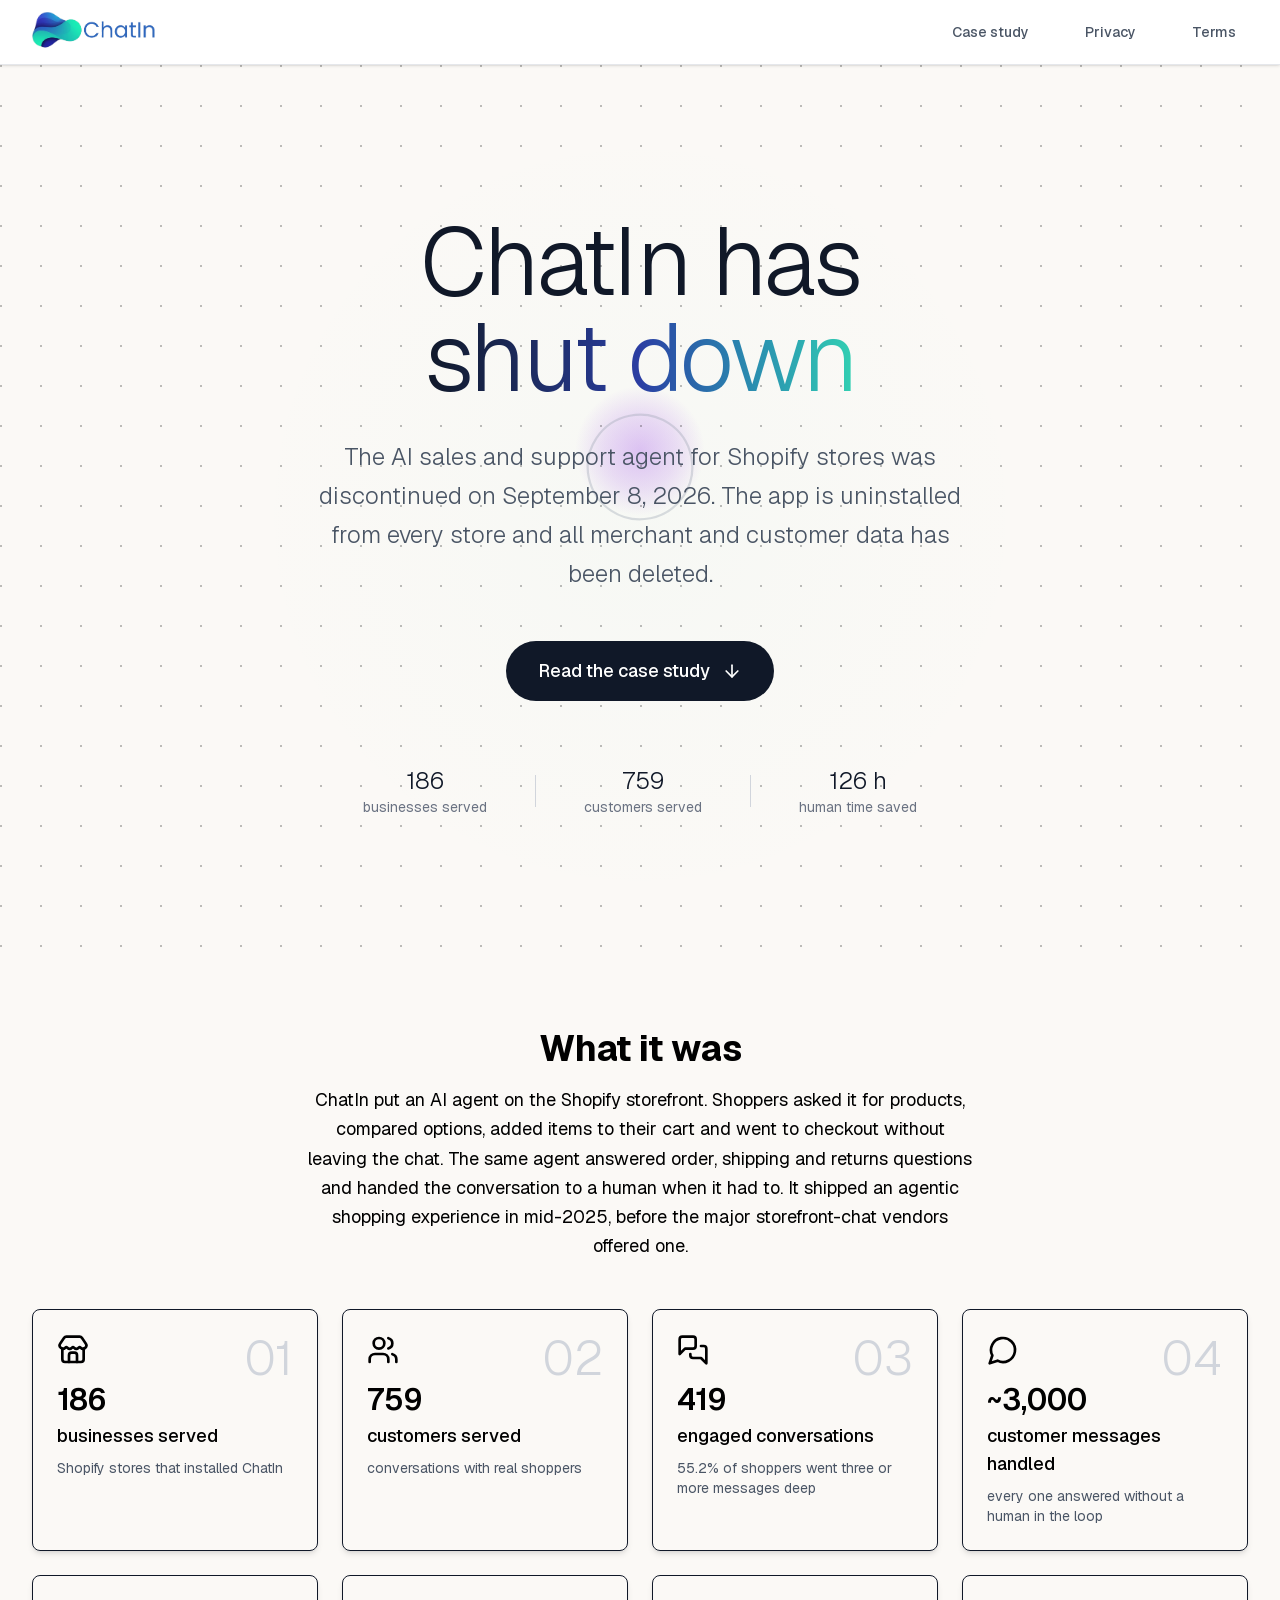
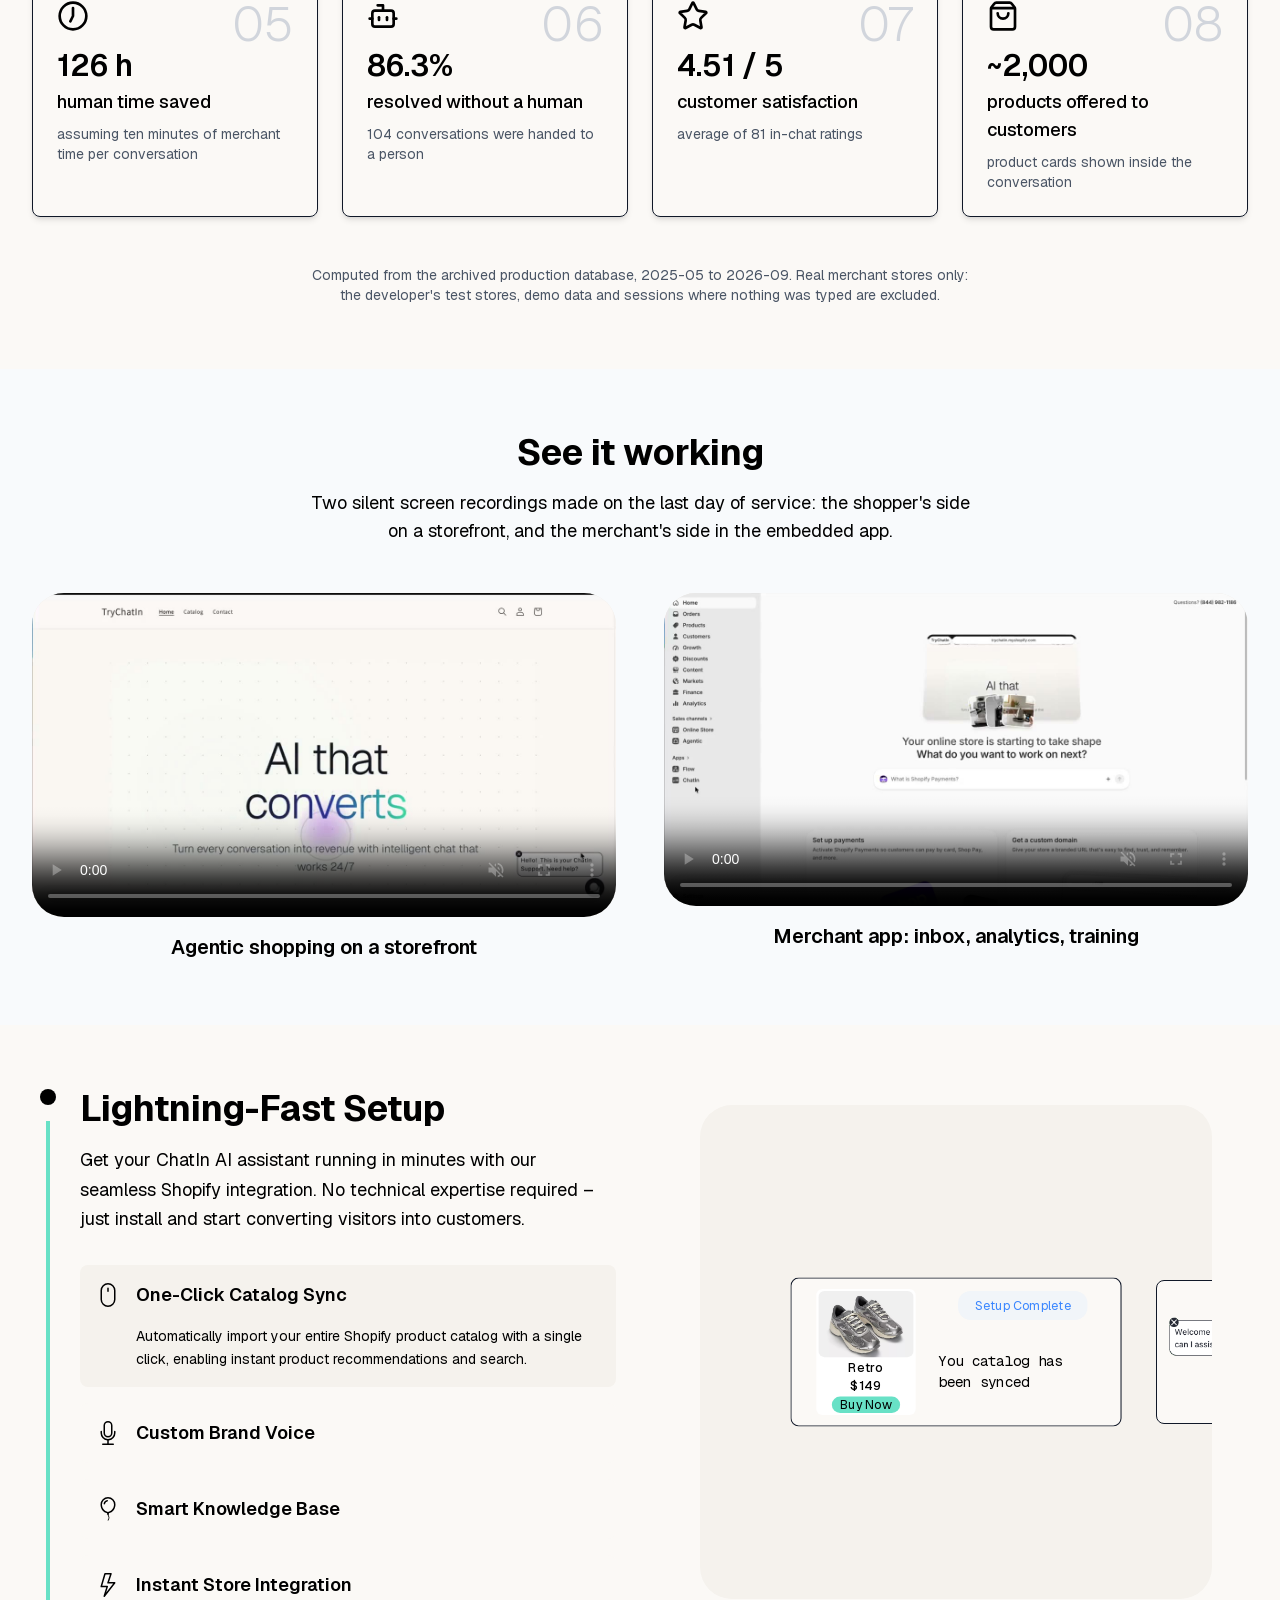
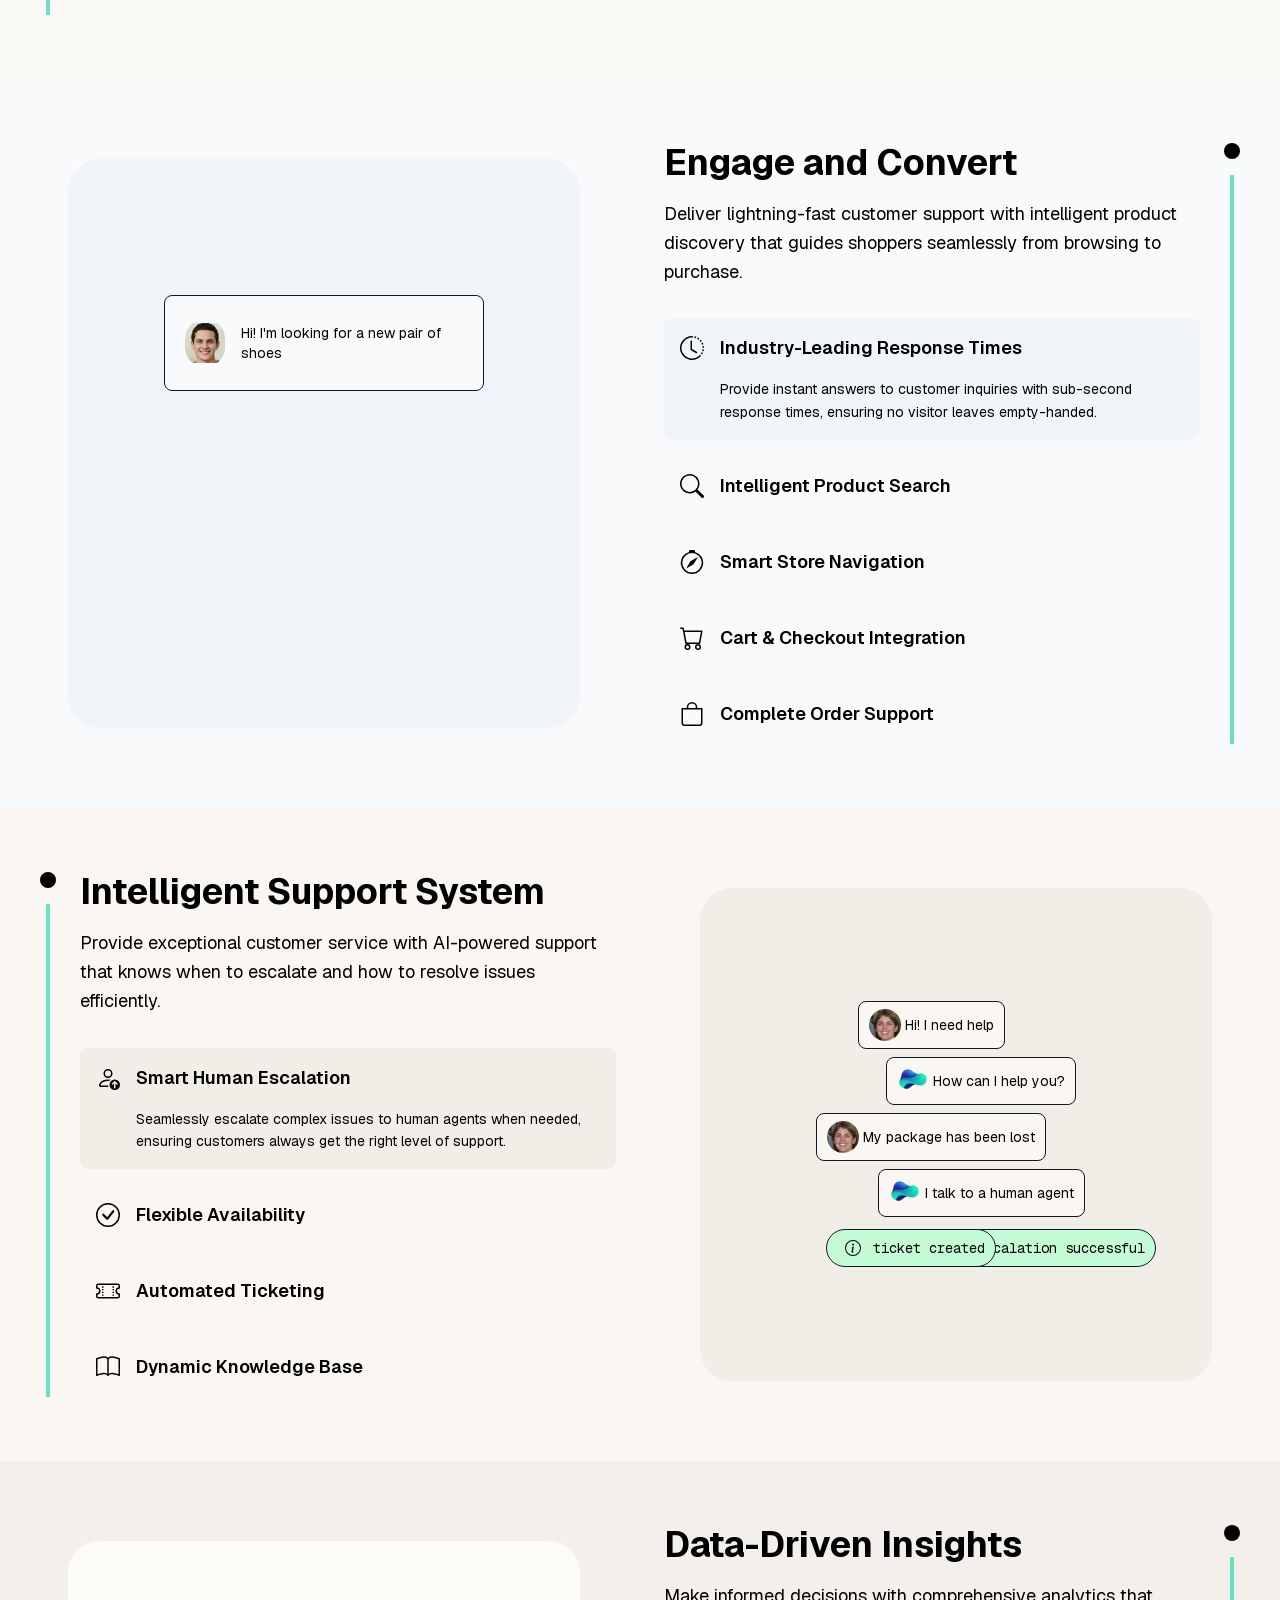
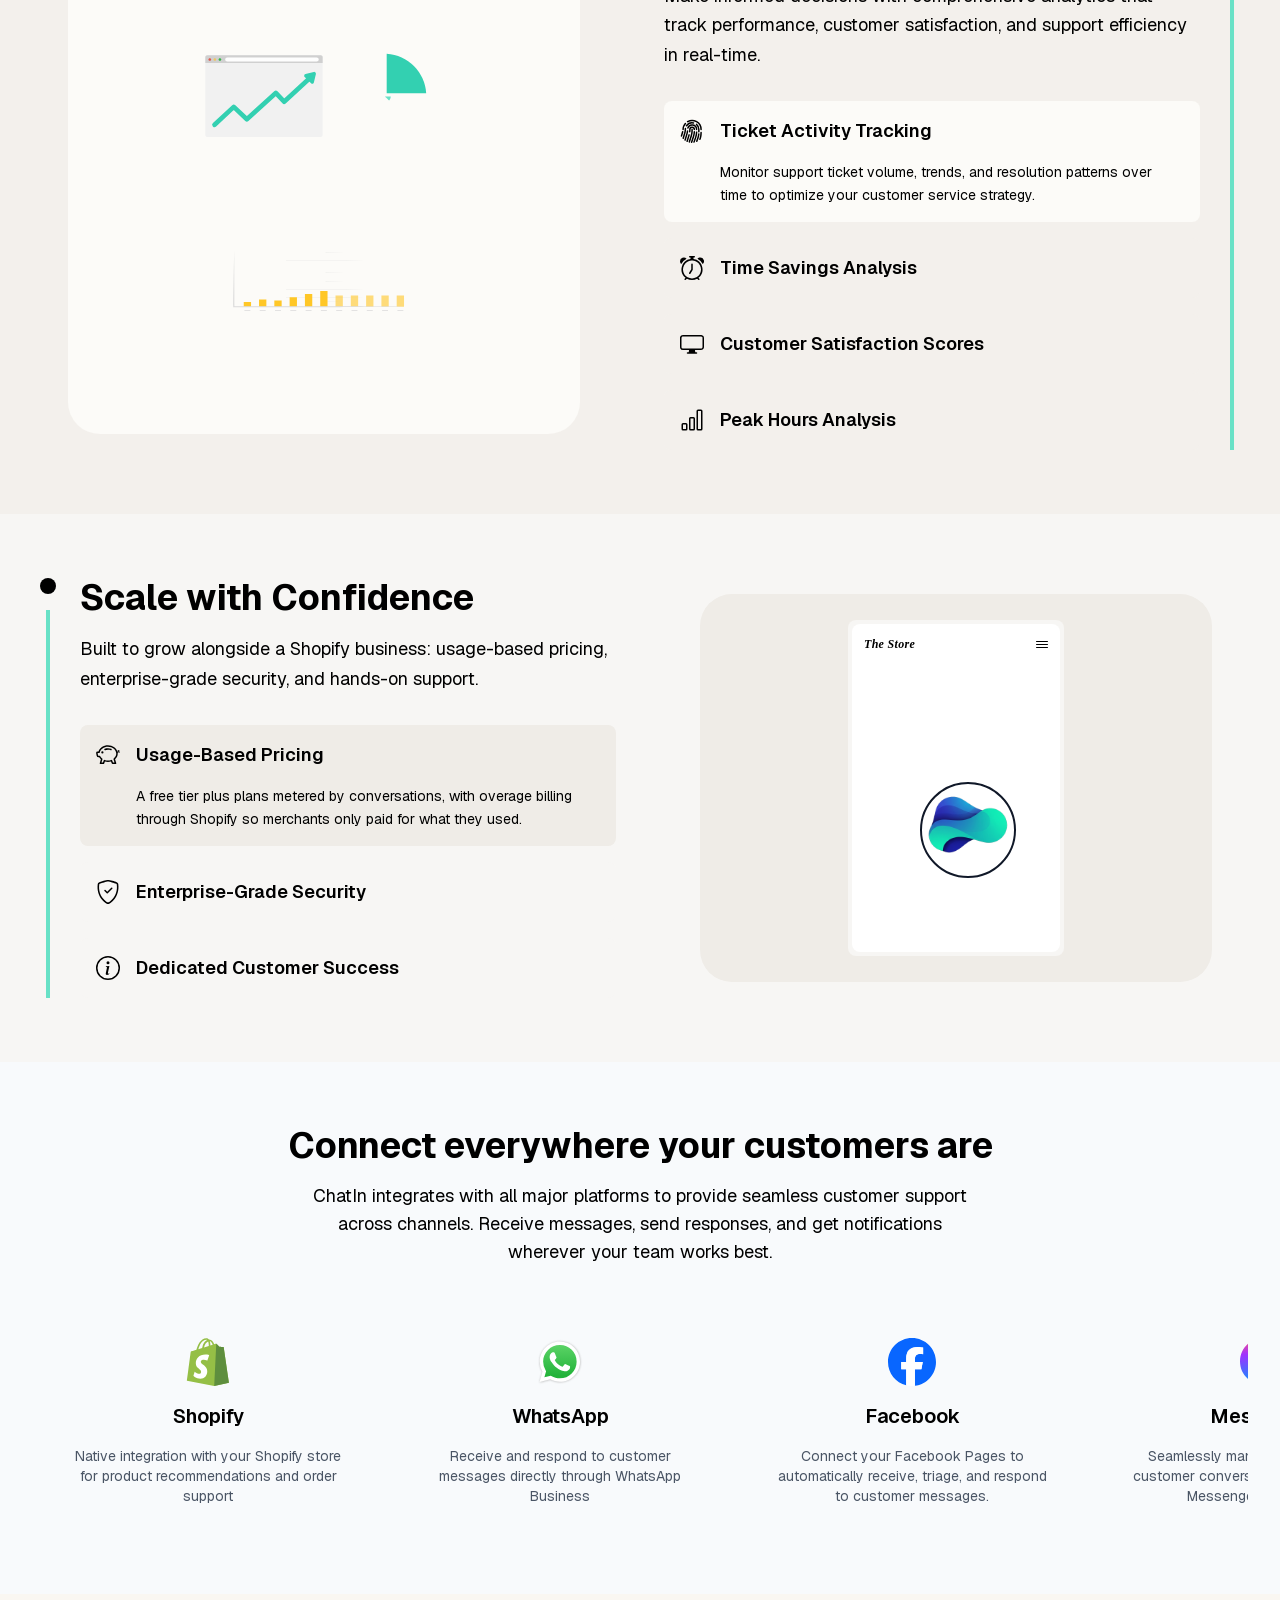
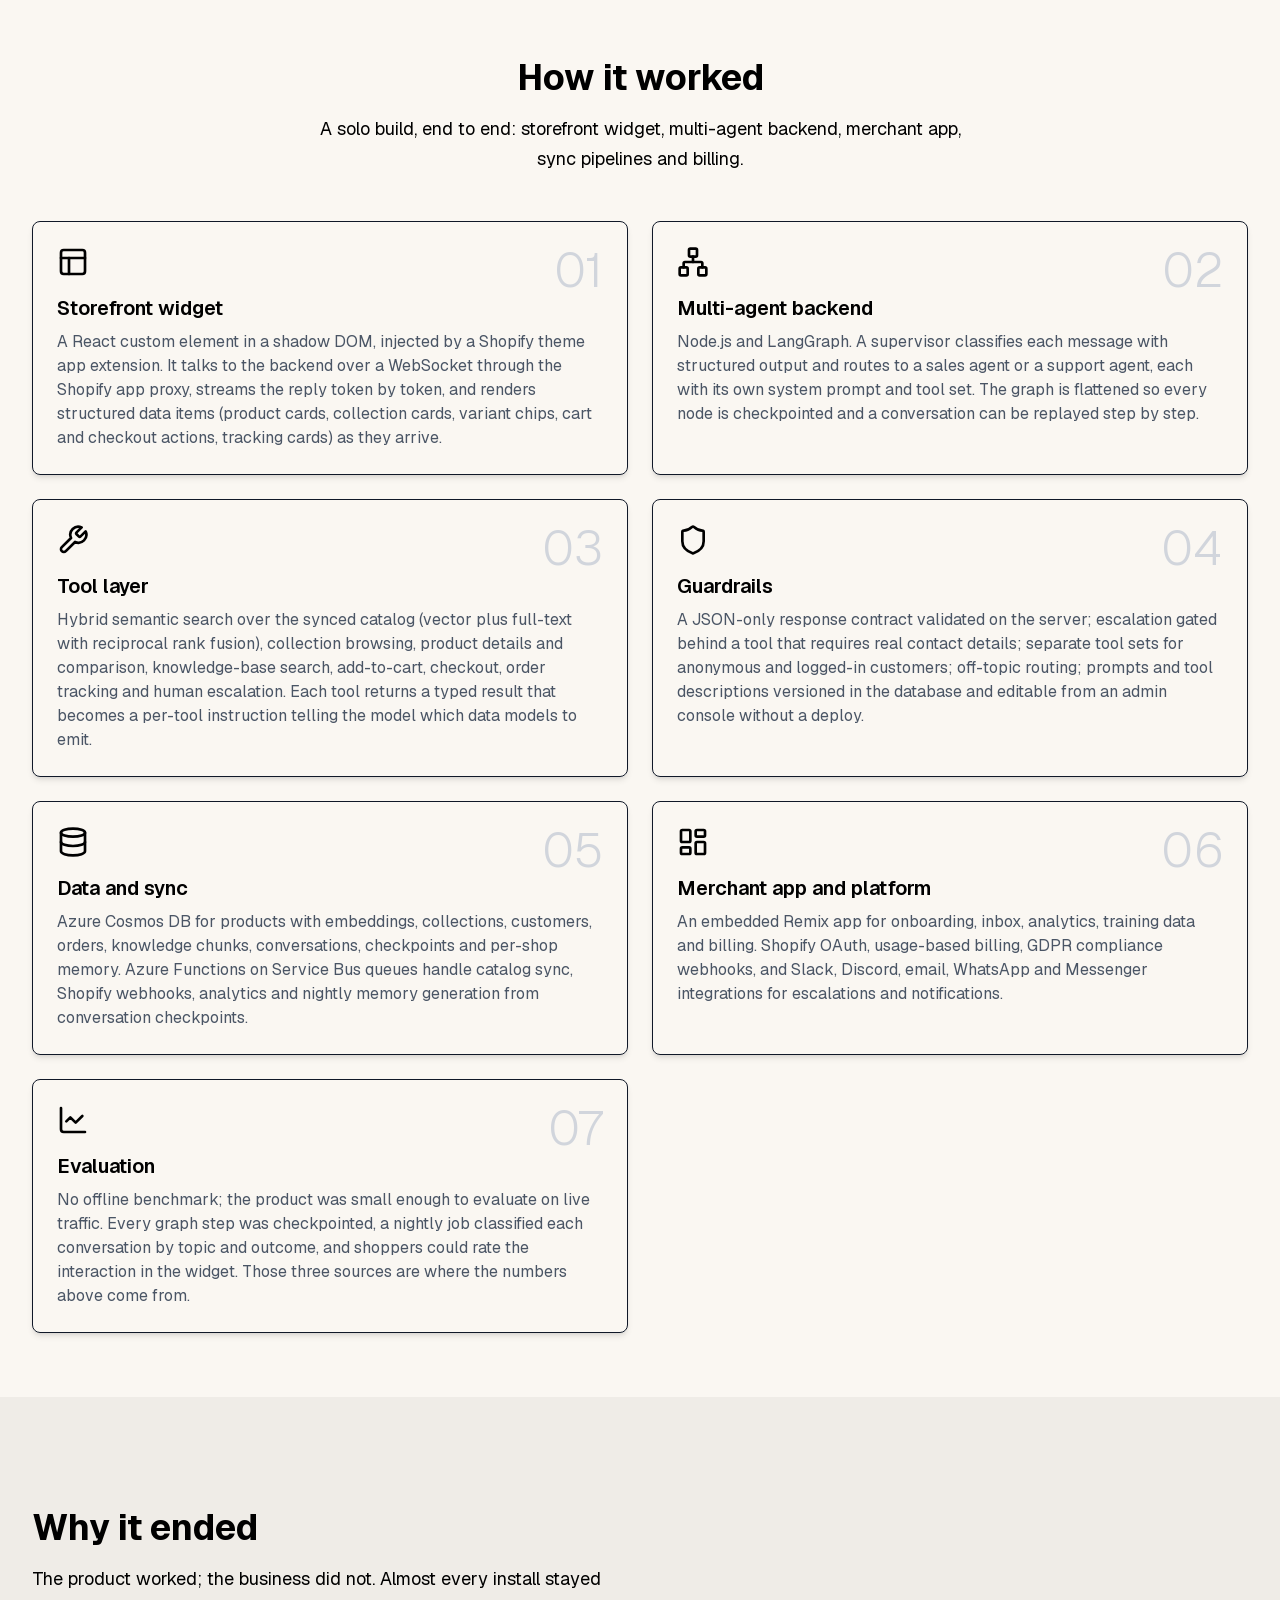
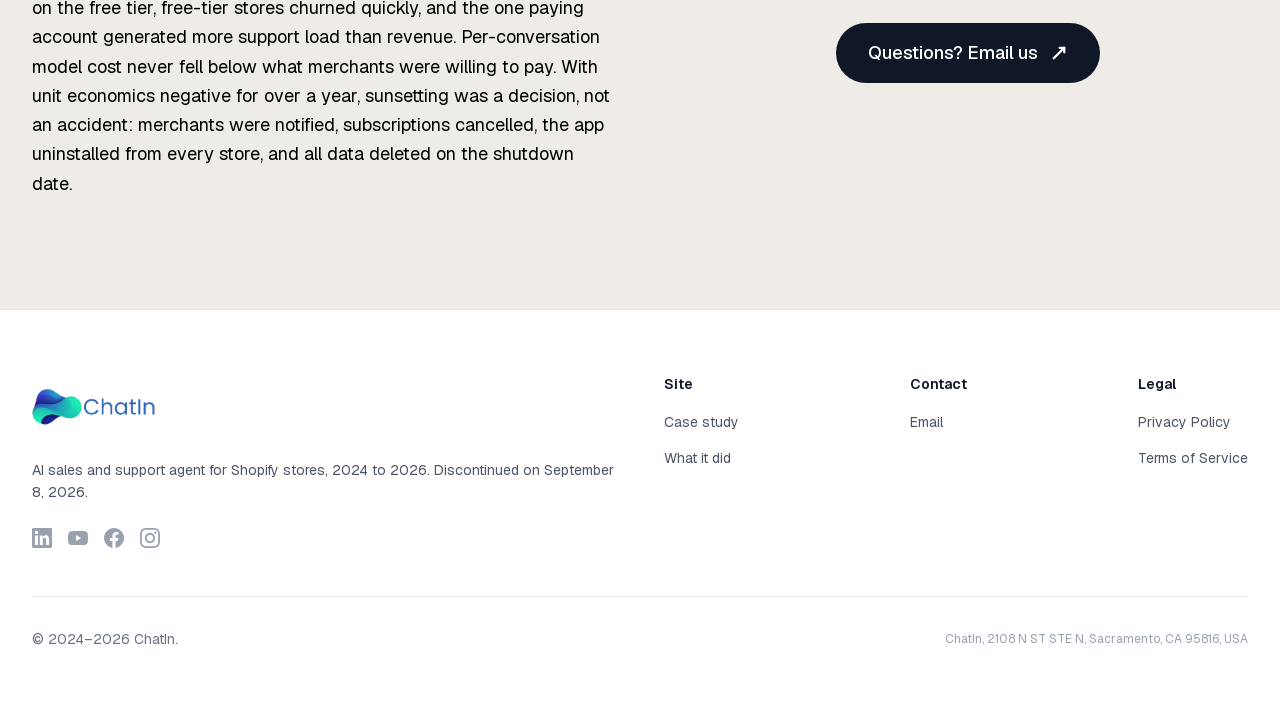
==== commit bb34bd75: "Publish 2026-09-08T22:19Z" ====
--- a/index.html
+++ b/index.html
@@ -1 +1 @@
-<!DOCTYPE html><!--xJLYs_A7gsqvRPGE2vh6T--><html lang="en"><head><meta charSet="utf-8"/><meta charSet="utf-8"/><meta name="viewport" content="width=device-width, initial-scale=1, viewport-fit=cover"/><meta name="viewport" content="width=device-width, initial-scale=1, viewport-fit=cover"/><link rel="preload" href="/_next/static/media/22a5144ee8d83bca-s.p.woff2" as="font" crossorigin="" type="font/woff2"/><link rel="preload" href="/_next/static/media/7d4881bb7e1bf84d-s.p.woff2" as="font" crossorigin="" type="font/woff2"/><link rel="preload" as="image" href="/logo.png"/><link rel="preload" as="image" href="/logo-text-color-removebg-preview.png"/><link rel="stylesheet" href="/_next/static/css/82775f7e36805b50.css" data-precedence="next"/><link rel="preload" as="script" fetchPriority="low" href="/_next/static/chunks/webpack-580da56ca22876ab.js"/><script src="/_next/static/chunks/4bd1b696-c023c6e3521b1417.js" async=""></script><script src="/_next/static/chunks/255-dda36e826969d334.js" async=""></script><script src="/_next/static/chunks/main-app-8c2421263536167a.js" async=""></script><script src="/_next/static/chunks/511-8ee06530b5fe2818.js" async=""></script><script src="/_next/static/chunks/619-ba102abea3e3d0e4.js" async=""></script><script src="/_next/static/chunks/239-17c63ab2a4f7ef9b.js" async=""></script><script src="/_next/static/chunks/app/layout-6842a6b27ee94f34.js" async=""></script><script src="/_next/static/chunks/app/not-found-9ff43432d4224b72.js" async=""></script><script src="/_next/static/chunks/dc112a36-2628baf704444950.js" async=""></script><script src="/_next/static/chunks/592-1efb8033a9740ff8.js" async=""></script><script src="/_next/static/chunks/app/page-b97d738cb57f70ec.js" async=""></script><meta name="next-size-adjust" content=""/><link rel="preconnect" href="https://fonts.googleapis.com"/><link rel="preconnect" href="https://fonts.gstatic.com" crossorigin=""/><link rel="canonical" href="https://chatin.support"/><meta property="og:url" content="https://chatin.support"/><link rel="icon" type="image/png" href="/favicon-96x96.png?v=20260908" sizes="96x96"/><link rel="icon" type="image/svg+xml" href="/favicon.svg?v=20260908"/><link rel="shortcut icon" href="/favicon.ico?v=20260908"/><link rel="apple-touch-icon" sizes="180x180" href="/apple-touch-icon.png?v=20260908"/><link rel="manifest" href="/site.webmanifest?v=20260908"/><meta name="apple-mobile-web-app-capable" content="yes"/><meta name="apple-mobile-web-app-status-bar-style" content="black-translucent"/><meta name="theme-color" media="(prefers-color-scheme: light)" content="#ffffff"/><meta name="theme-color" media="(prefers-color-scheme: dark)" content="#0a0a0a"/><title>ChatIn (2024–2026) - AI sales and support agent for Shopify</title><meta name="description" content="ChatIn was an AI sales and support agent for Shopify stores. It shut down on September 8, 2026. This page is a short case study of what it was and what it did."/><meta name="author" content="ChatIn Team"/><meta name="keywords" content="ChatIn,Shopify AI agent,agentic shopping,case study"/><meta name="robots" content="index, follow"/><meta name="googlebot" content="index, follow, max-video-preview:-1, max-image-preview:large, max-snippet:-1"/><link rel="canonical" href="https://chatin.support/"/><meta property="og:title" content="ChatIn (2024–2026) - AI sales and support agent for Shopify"/><meta property="og:description" content="ChatIn shut down on September 8, 2026. A short case study of what it was and what it did."/><meta property="og:url" content="https://chatin.support/"/><meta property="og:site_name" content="ChatIn"/><meta property="og:locale" content="en_US"/><meta property="og:image" content="https://chatin.support/og-image-2.png"/><meta property="og:image:width" content="1200"/><meta property="og:image:height" content="630"/><meta property="og:image:alt" content="ChatIn - AI Customer Support Platform"/><meta property="og:type" content="website"/><meta name="twitter:card" content="summary_large_image"/><meta name="twitter:title" content="ChatIn (2024–2026)"/><meta name="twitter:description" content="ChatIn shut down on September 8, 2026. A short case study of what it was and what it did."/><meta name="twitter:image" content="https://chatin.support/twitter-image-2.png"/><link rel="shortcut icon" href="/favicon.ico?v=20260908"/><link rel="icon" href="/favicon-96x96.png?v=20260908" sizes="96x96" type="image/png"/><link rel="icon" href="/favicon.svg?v=20260908" type="image/svg+xml"/><link rel="apple-touch-icon" href="/apple-touch-icon.png?v=20260908"/><script src="/_next/static/chunks/polyfills-42372ed130431b0a.js" noModule=""></script></head><body class="__variable_246ccd __variable_c29908 antialiased min-h-screen flex flex-col font-[family-name:var(--font-geist-sans)]"><div hidden=""><!--$--><!--/$--></div><header class="relative z-50"><nav class="sticky top-0 z-50 bg-white border-b border-gray-200 shadow-sm"><div class="max-w-7xl mx-auto px-4 sm:px-6 lg:px-8"><div class="flex justify-between items-center h-16"><a class="flex items-center space-x-2 group" href="/"><div class="block md:hidden"><img alt="ChatIn" width="40" height="40" decoding="async" data-nimg="1" class="block max-w-full h-auto" style="color:transparent;width:100%;height:auto;max-width:40px;background-size:cover;background-position:50% 50%;background-repeat:no-repeat;background-image:url(&quot;data:image/svg+xml;charset=utf-8,%3Csvg xmlns=&#x27;http://www.w3.org/2000/svg&#x27; viewBox=&#x27;0 0 40 40&#x27;%3E%3Cfilter id=&#x27;b&#x27; color-interpolation-filters=&#x27;sRGB&#x27;%3E%3CfeGaussianBlur stdDeviation=&#x27;20&#x27;/%3E%3CfeColorMatrix values=&#x27;1 0 0 0 0 0 1 0 0 0 0 0 1 0 0 0 0 0 100 -1&#x27; result=&#x27;s&#x27;/%3E%3CfeFlood x=&#x27;0&#x27; y=&#x27;0&#x27; width=&#x27;100%25&#x27; height=&#x27;100%25&#x27;/%3E%3CfeComposite operator=&#x27;out&#x27; in=&#x27;s&#x27;/%3E%3CfeComposite in2=&#x27;SourceGraphic&#x27;/%3E%3CfeGaussianBlur stdDeviation=&#x27;20&#x27;/%3E%3C/filter%3E%3Cimage width=&#x27;100%25&#x27; height=&#x27;100%25&#x27; x=&#x27;0&#x27; y=&#x27;0&#x27; preserveAspectRatio=&#x27;none&#x27; style=&#x27;filter: url(%23b);&#x27; href=&#x27;[data-uri]&#x27;/%3E%3C/svg%3E&quot;)" src="/logo.png"/></div><div class="hidden md:block"><img alt="ChatIn" width="124" height="40" decoding="async" data-nimg="1" class="block max-w-full h-auto" style="color:transparent;width:100%;height:auto;max-width:124px;background-size:cover;background-position:50% 50%;background-repeat:no-repeat;background-image:url(&quot;data:image/svg+xml;charset=utf-8,%3Csvg xmlns=&#x27;http://www.w3.org/2000/svg&#x27; viewBox=&#x27;0 0 124 40&#x27;%3E%3Cfilter id=&#x27;b&#x27; color-interpolation-filters=&#x27;sRGB&#x27;%3E%3CfeGaussianBlur stdDeviation=&#x27;20&#x27;/%3E%3CfeColorMatrix values=&#x27;1 0 0 0 0 0 1 0 0 0 0 0 1 0 0 0 0 0 100 -1&#x27; result=&#x27;s&#x27;/%3E%3CfeFlood x=&#x27;0&#x27; y=&#x27;0&#x27; width=&#x27;100%25&#x27; height=&#x27;100%25&#x27;/%3E%3CfeComposite operator=&#x27;out&#x27; in=&#x27;s&#x27;/%3E%3CfeComposite in2=&#x27;SourceGraphic&#x27;/%3E%3CfeGaussianBlur stdDeviation=&#x27;20&#x27;/%3E%3C/filter%3E%3Cimage width=&#x27;100%25&#x27; height=&#x27;100%25&#x27; x=&#x27;0&#x27; y=&#x27;0&#x27; preserveAspectRatio=&#x27;none&#x27; style=&#x27;filter: url(%23b);&#x27; href=&#x27;[data-uri]&#x27;/%3E%3C/svg%3E&quot;)" src="/logo-text-color-removebg-preview.png"/></div></a><div class="hidden md:flex items-center space-x-8"><a class="relative px-3 py-2 text-sm font-medium transition-colors text-gray-600 hover:text-gray-900" href="/#case-study">Case study</a><a class="relative px-3 py-2 text-sm font-medium transition-colors text-gray-600 hover:text-gray-900" href="/privacy/">Privacy</a><a class="relative px-3 py-2 text-sm font-medium transition-colors text-gray-600 hover:text-gray-900" href="/terms/">Terms</a></div><button class="md:hidden relative z-50 p-2 rounded-lg text-gray-600 hover:text-gray-900 hover:bg-gray-100 transition-colors" aria-label="Toggle menu"><svg class="w-6 h-6" fill="none" stroke="currentColor" viewBox="0 0 24 24"><path stroke-linecap="round" stroke-linejoin="round" stroke-width="2" d="M4 6h16M4 12h16M4 18h16"></path></svg></button></div></div></nav></header><main class="flex-1"><div class="w-full h-full"><div class="fixed top-0 left-0 h-1 lg:h-2 bg-yellow-brand-start z-50" style="width:0%"></div><section class="relative w-full flex items-center justify-center overflow-hidden py-28 md:py-40" style="background-color:#FBF9F6"><div class="absolute inset-0 opacity-50" style="background-image:radial-gradient(circle at 1px 1px, rgba(0,0,0,0.5) 1px, transparent 0);background-size:40px 40px"></div><div class="relative z-10 max-w-4xl mx-auto px-8 text-center" style="opacity:0;transform:translateY(20px)"><p class="text-sm font-medium tracking-widest uppercase text-gray-500 mb-6"><time dateTime="2026-09-08">September 8, 2026</time></p><h1 class="text-5xl md:text-7xl font-light leading-none tracking-tight text-gray-900">ChatIn has<!-- --> <span class="text-transparent bg-gradient-to-r from-gray-900 via-purple-brand-start to-yellow-brand-start bg-clip-text">shut down</span></h1><p class="mt-8 text-xl md:text-2xl text-gray-600 max-w-2xl mx-auto font-light leading-relaxed">ChatIn was an AI sales and support agent for Shopify stores, built and run solo from 2024 to 2026. The service is discontinued, the app is uninstalled from every store, and all merchant and customer data has been deleted.</p><p class="mt-4 text-base text-gray-500 max-w-2xl mx-auto">What follows is a short record of what it was and what it did.</p><div class="mt-12"><a class="group inline-flex items-center gap-3 px-8 py-4 text-lg font-medium text-white bg-gray-900 rounded-full hover:bg-gray-800 transition-all duration-300 hover:scale-105 hover:shadow-xl" href="/#case-study">Read the case study<svg xmlns="http://www.w3.org/2000/svg" width="20" height="20" viewBox="0 0 24 24" fill="none" stroke="currentColor" stroke-width="2" stroke-linecap="round" stroke-linejoin="round"><path d="M12 5v14"></path><path d="m19 12-7 7-7-7"></path></svg></a></div></div></section><section id="case-study" class="py-20 px-8 w-full scroll-mt-16" style="background-color:#FBF9F6"><div class="max-w-7xl mx-auto"><div style="opacity:0;transform:translateY(20px)"><div class="mb-12"><p class="text-sm font-medium tracking-widest uppercase text-gray-500 mb-3">Case study</p><h2 class="text-3xl lg:text-4xl font-bold text-gray-900">What it was</h2></div><div class="max-w-3xl space-y-4 text-lg text-gray-700 leading-relaxed mb-16"><p>ChatIn was a Shopify app that put an AI agent on the storefront. Shoppers asked it for products, compared options, added items to their cart and went to checkout without leaving the chat. The same agent answered order, shipping and returns questions and handed the conversation to a human when it had to.</p><p>It shipped an agentic shopping experience in mid-2025, before the major storefront-chat vendors offered one: the agent navigated store pages, searched the catalog, resolved product variants and acted on the cart, with every action rendered as a clickable card or chip rather than prose.</p></div></div><div class="grid grid-cols-2 md:grid-cols-4 gap-6" style="opacity:0;transform:translateY(20px)"><div class="rounded-lg p-6 bg-white shadow-md border border-gray-900"><div class="text-3xl lg:text-4xl font-light text-gray-900">186</div><div class="mt-2 text-sm font-semibold text-gray-900">store installs</div><div class="mt-1 text-xs text-gray-500">at launch</div></div><div class="rounded-lg p-6 bg-white shadow-md border border-gray-900"><div class="text-3xl lg:text-4xl font-light text-gray-900">759</div><div class="mt-2 text-sm font-semibold text-gray-900">customers served</div><div class="mt-1 text-xs text-gray-500">conversations with real shoppers</div></div><div class="rounded-lg p-6 bg-white shadow-md border border-gray-900"><div class="text-3xl lg:text-4xl font-light text-gray-900">419</div><div class="mt-2 text-sm font-semibold text-gray-900">engaged conversations</div><div class="mt-1 text-xs text-gray-500">55.2% went 3+ messages deep</div></div><div class="rounded-lg p-6 bg-white shadow-md border border-gray-900"><div class="text-3xl lg:text-4xl font-light text-gray-900">2,997</div><div class="mt-2 text-sm font-semibold text-gray-900">customer messages handled</div></div><div class="rounded-lg p-6 bg-white shadow-md border border-gray-900"><div class="text-3xl lg:text-4xl font-light text-gray-900">126 h</div><div class="mt-2 text-sm font-semibold text-gray-900">merchant time saved</div><div class="mt-1 text-xs text-gray-500">assuming ~10 min per conversation</div></div><div class="rounded-lg p-6 bg-white shadow-md border border-gray-900"><div class="text-3xl lg:text-4xl font-light text-gray-900">86.3%</div><div class="mt-2 text-sm font-semibold text-gray-900">resolved without a human</div><div class="mt-1 text-xs text-gray-500">104 hand-offs to a person</div></div><div class="rounded-lg p-6 bg-white shadow-md border border-gray-900"><div class="text-3xl lg:text-4xl font-light text-gray-900">4.51 / 5</div><div class="mt-2 text-sm font-semibold text-gray-900">customer satisfaction</div><div class="mt-1 text-xs text-gray-500">81 ratings</div></div><div class="rounded-lg p-6 bg-white shadow-md border border-gray-900"><div class="text-3xl lg:text-4xl font-light text-gray-900">1,960</div><div class="mt-2 text-sm font-semibold text-gray-900">product recommendations</div><div class="mt-1 text-xs text-gray-500">product cards shown in chat</div></div></div><div class="mt-6 grid grid-cols-2 md:grid-cols-3 lg:grid-cols-6 gap-4" style="opacity:0;transform:translateY(20px)"><div class="rounded-lg px-4 py-3 border border-gray-300"><div class="text-xl font-light text-gray-900">842</div><div class="text-xs text-gray-600">collection cards</div></div><div class="rounded-lg px-4 py-3 border border-gray-300"><div class="text-xl font-light text-gray-900">165</div><div class="text-xs text-gray-600">variant selectors</div></div><div class="rounded-lg px-4 py-3 border border-gray-300"><div class="text-xl font-light text-gray-900">40</div><div class="text-xs text-gray-600">add-to-cart actions</div></div><div class="rounded-lg px-4 py-3 border border-gray-300"><div class="text-xl font-light text-gray-900">23</div><div class="text-xs text-gray-600">checkout hand-offs</div></div><div class="rounded-lg px-4 py-3 border border-gray-300"><div class="text-xl font-light text-gray-900">25</div><div class="text-xs text-gray-600">order tracking answers</div></div><div class="rounded-lg px-4 py-3 border border-gray-300"><div class="text-xl font-light text-gray-900">73.1% / 26.9%</div><div class="text-xs text-gray-600">sales vs support topics</div></div></div><p class="mt-6 text-xs text-gray-500 max-w-3xl">Figures are computed from the archived production database (<!-- -->2025-05 to 2026-09<!-- -->). They cover real merchant stores only; the developer&#x27;s own test stores, demo data and sessions where the widget was opened but nothing was typed are excluded.</p></div></section><section class="py-20 px-8 w-full" style="background-color:#F5F2ED"><div class="max-w-7xl mx-auto"><div style="opacity:0;transform:translateY(20px)"><div class="mb-12"><p class="text-sm font-medium tracking-widest uppercase text-gray-500 mb-3">Recorded before shutdown</p><h2 class="text-3xl lg:text-4xl font-bold text-gray-900">See it working</h2></div></div><div class="grid grid-cols-1 lg:grid-cols-2 gap-10" style="opacity:0;transform:translateY(20px)"><figure class="w-full"><div class="relative w-full overflow-hidden rounded-lg border border-gray-900 shadow-md bg-black" style="padding-top:56.25%"><iframe class="absolute inset-0 w-full h-full" src="https://www.youtube-nocookie.com/embed/c-PPNnZDjVo?rel=0" title="Agentic shopping walkthrough on a Shopify storefront" loading="lazy" allow="accelerometer; clipboard-write; encrypted-media; gyroscope; picture-in-picture; web-share" referrerPolicy="strict-origin-when-cross-origin" allowFullScreen=""></iframe></div><figcaption class="mt-3 text-sm text-gray-600">Agentic shopping walkthrough on a Shopify storefront</figcaption></figure><figure class="w-full"><div class="relative w-full overflow-hidden rounded-lg border border-gray-900 shadow-md bg-black" style="padding-top:56.25%"><iframe class="absolute inset-0 w-full h-full" src="https://www.youtube-nocookie.com/embed/4808z0IBQuo?rel=0" title="Merchant app: inbox, analytics and training" loading="lazy" allow="accelerometer; clipboard-write; encrypted-media; gyroscope; picture-in-picture; web-share" referrerPolicy="strict-origin-when-cross-origin" allowFullScreen=""></iframe></div><figcaption class="mt-3 text-sm text-gray-600">Merchant app: inbox, analytics and training</figcaption></figure></div></div></section><div id="features"><section class="py-16 px-2 md:px-8 w-full" style="background-color:#FBF9F6"><div class="max-w-7xl mx-auto"><div class="flex flex-col lg:flex-row gap-12 items-stretch justify-center "><div class="flex flex-col items-start justify-start w-full lg:w-1/2 gap-6"><div class="flex flex-row items-stretch justify-center gap-4 "><div class="flex flex-col items-center w-8"><div class="w-4 h-4 rounded-full mb-4 flex-shrink-0" style="background-color:#000000"></div><div class="w-1 flex-1 relative"><div class="w-full h-full absolute" style="background-color:#000000"></div><div class="w-full absolute bottom-0" style="background-color:#68e1c6;height:100%"></div></div></div><div class="flex-1 space-y-6"><div class="mb-8"><h2 class="text-3xl lg:text-4xl font-bold mb-4" style="color:#000000;opacity:0;transform:translateY(20px)">Lightning-Fast Setup</h2><p class="text-lg leading-relaxed" style="color:#000000;opacity:0;transform:translateY(20px)">Get your ChatIn AI assistant running in minutes with our seamless Shopify integration. No technical expertise required – just install and start converting visitors into customers.</p></div><div class="space-y-4"><div class="rounded-lg cursor-pointer transition-all duration-300 overflow-hidden" style="background-color:#F5F2ED;opacity:0;transform:translateX(-20px)"><div class="flex items-center p-4"><div class="mr-4 flex-shrink-0" style="color:#000000"><svg xmlns="http://www.w3.org/2000/svg" width="24" height="24" fill="currentColor" class="bi bi-mouse" viewBox="0 0 16 16"><path d="M8 3a.5.5 0 0 1 .5.5v2a.5.5 0 0 1-1 0v-2A.5.5 0 0 1 8 3m4 8a4 4 0 0 1-8 0V5a4 4 0 1 1 8 0zM8 0a5 5 0 0 0-5 5v6a5 5 0 0 0 10 0V5a5 5 0 0 0-5-5"></path></svg></div><h3 class="text-lg font-semibold text-foreground" style="color:#000000">One-Click Catalog Sync</h3></div><div class="overflow-hidden" style="opacity:0;height:0px"><div class="px-4 pb-4 pt-0"><div class="pl-10 pr-4"><p class="text-sm leading-relaxed" style="color:#000000">Automatically import your entire Shopify product catalog with a single click, enabling instant product recommendations and search.</p></div></div></div></div><div class="rounded-lg cursor-pointer transition-all duration-300 overflow-hidden" style="background-color:#FBF9F6;opacity:0;transform:translateX(-20px)"><div class="flex items-center p-4"><div class="mr-4 flex-shrink-0" style="color:#000000"><svg xmlns="http://www.w3.org/2000/svg" width="24" height="24" fill="currentColor" class="bi bi-mic" viewBox="0 0 16 16"><path d="M3.5 6.5A.5.5 0 0 1 4 7v1a4 4 0 0 0 8 0V7a.5.5 0 0 1 1 0v1a5 5 0 0 1-4.5 4.975V15h3a.5.5 0 0 1 0 1h-7a.5.5 0 0 1 0-1h3v-2.025A5 5 0 0 1 3 8V7a.5.5 0 0 1 .5-.5"></path><path d="M10 8a2 2 0 1 1-4 0V3a2 2 0 1 1 4 0zM8 0a3 3 0 0 0-3 3v5a3 3 0 0 0 6 0V3a3 3 0 0 0-3-3"></path></svg></div><h3 class="text-lg font-semibold text-foreground" style="color:#000000">Custom Brand Voice</h3></div></div><div class="rounded-lg cursor-pointer transition-all duration-300 overflow-hidden" style="background-color:#FBF9F6;opacity:0;transform:translateX(-20px)"><div class="flex items-center p-4"><div class="mr-4 flex-shrink-0" style="color:#000000"><svg xmlns="http://www.w3.org/2000/svg" width="24" height="24" fill="currentColor" class="bi bi-balloon" viewBox="0 0 16 16"><path fill-rule="evenodd" d="M8 9.984C10.403 9.506 12 7.48 12 5a4 4 0 0 0-8 0c0 2.48 1.597 4.506 4 4.984M13 5c0 2.837-1.789 5.227-4.52 5.901l.244.487a.25.25 0 1 1-.448.224l-.008-.017c.008.11.02.202.037.29.054.27.161.488.419 1.003.288.578.235 1.15.076 1.629-.157.469-.422.867-.588 1.115l-.004.007a.25.25 0 1 1-.416-.278c.168-.252.4-.6.533-1.003.133-.396.163-.824-.049-1.246l-.013-.028c-.24-.48-.38-.758-.448-1.102a3 3 0 0 1-.052-.45l-.04.08a.25.25 0 1 1-.447-.224l.244-.487C4.789 10.227 3 7.837 3 5a5 5 0 0 1 10 0m-6.938-.495a2 2 0 0 1 1.443-1.443C7.773 2.994 8 2.776 8 2.5s-.226-.504-.498-.459a3 3 0 0 0-2.46 2.461c-.046.272.182.498.458.498s.494-.227.562-.495"></path></svg></div><h3 class="text-lg font-semibold text-foreground" style="color:#000000">Smart Knowledge Base</h3></div></div><div class="rounded-lg cursor-pointer transition-all duration-300 overflow-hidden" style="background-color:#FBF9F6;opacity:0;transform:translateX(-20px)"><div class="flex items-center p-4"><div class="mr-4 flex-shrink-0" style="color:#000000"><svg xmlns="http://www.w3.org/2000/svg" width="24" height="24" fill="currentColor" class="bi bi-lightning" viewBox="0 0 16 16"><path d="M5.52.359A.5.5 0 0 1 6 0h4a.5.5 0 0 1 .474.658L8.694 6H12.5a.5.5 0 0 1 .395.807l-7 9a.5.5 0 0 1-.873-.454L6.823 9.5H3.5a.5.5 0 0 1-.48-.641zM6.374 1 4.168 8.5H7.5a.5.5 0 0 1 .478.647L6.78 13.04 11.478 7H8a.5.5 0 0 1-.474-.658L9.306 1z"></path></svg></div><h3 class="text-lg font-semibold text-foreground" style="color:#000000">Instant Store Integration</h3></div></div></div></div></div></div><div class="w-full lg:w-1/2"><div class="h-full flex-col flex items-center justify-center gap-4 md:p-4"><div class="w-full max-w-lg min-h-96 flex-1 rounded-4xl flex items-center justify-center overflow-hidden" style="background-color:#F5F2ED"><div class="relative w-80 h-36 flex items-center justify-center"><div class="absolute flex items-center justify-center w-80 h-36 rounded-lg border border-gray-900" style="background-color:#FBF9F6;color:#000000;opacity:1;transform:translateX(360px)"><span class="absolute top-3 right-8 text-xs rounded-xl px-4 py-1.5" style="background-color:#F1F5F9;color:#3A86FF">Setup Complete</span><span class="text-wrap max-w-36 absolute bottom-8 right-8 text-sm font-mono" style="color:#000000">You catalog has been synced</span><div class="absolute left-6 w-24 h-auto rounded-md flex flex-col items-center justify-center gap-0.5 p-0.5" style="background-color:white"><div class="w-full h-16 rounded-md flex items-center justify-center overflow-hidden"><img alt="TEST" loading="lazy" width="100" height="24" decoding="async" data-nimg="1" class="object-cover" style="color:transparent;background-size:cover;background-position:50% 50%;background-repeat:no-repeat;background-image:url(&quot;data:image/svg+xml;charset=utf-8,%3Csvg xmlns=&#x27;http://www.w3.org/2000/svg&#x27; viewBox=&#x27;0 0 100 24&#x27;%3E%3Cfilter id=&#x27;b&#x27; color-interpolation-filters=&#x27;sRGB&#x27;%3E%3CfeGaussianBlur stdDeviation=&#x27;20&#x27;/%3E%3CfeColorMatrix values=&#x27;1 0 0 0 0 0 1 0 0 0 0 0 1 0 0 0 0 0 100 -1&#x27; result=&#x27;s&#x27;/%3E%3CfeFlood x=&#x27;0&#x27; y=&#x27;0&#x27; width=&#x27;100%25&#x27; height=&#x27;100%25&#x27;/%3E%3CfeComposite operator=&#x27;out&#x27; in=&#x27;s&#x27;/%3E%3CfeComposite in2=&#x27;SourceGraphic&#x27;/%3E%3CfeGaussianBlur stdDeviation=&#x27;20&#x27;/%3E%3C/filter%3E%3Cimage width=&#x27;100%25&#x27; height=&#x27;100%25&#x27; x=&#x27;0&#x27; y=&#x27;0&#x27; preserveAspectRatio=&#x27;none&#x27; style=&#x27;filter: url(%23b);&#x27; href=&#x27;[data-uri]&#x27;/%3E%3C/svg%3E&quot;)" src="/shoe2.jpg"/></div><span class="text-xs font-medium" style="color:black">Retro</span><span class="text-xs font-medium" style="color:black">$149</span><span class="text-xs px-2 rounded-4xl" style="color:black;background-color:#68e1c6">Buy Now</span></div></div><div class="absolute flex items-center justify-center w-80 h-36 rounded-lg border border-gray-900" style="background-color:#FBF9F6;color:#000000;opacity:1;transform:translateX(720px)"><span class="absolute top-3 right-8 text-xs rounded-xl px-4 py-1.5" style="background-color:#F1F5F9;color:#3A86FF">Setup Complete</span><span class="text-wrap max-w-36 absolute bottom-8 right-6 text-sm font-mono" style="color:#000000">Brand voice has been created</span><div class="absolute left-3 w-32 h-auto rounded-md flex items-center justify-center overflow-hidden"><img alt="TEST" loading="lazy" width="140" height="36" decoding="async" data-nimg="1" class="object-cover" style="color:transparent;background-size:cover;background-position:50% 50%;background-repeat:no-repeat;background-image:url(&quot;data:image/svg+xml;charset=utf-8,%3Csvg xmlns=&#x27;http://www.w3.org/2000/svg&#x27; viewBox=&#x27;0 0 140 36&#x27;%3E%3Cfilter id=&#x27;b&#x27; color-interpolation-filters=&#x27;sRGB&#x27;%3E%3CfeGaussianBlur stdDeviation=&#x27;20&#x27;/%3E%3CfeColorMatrix values=&#x27;1 0 0 0 0 0 1 0 0 0 0 0 1 0 0 0 0 0 100 -1&#x27; result=&#x27;s&#x27;/%3E%3CfeFlood x=&#x27;0&#x27; y=&#x27;0&#x27; width=&#x27;100%25&#x27; height=&#x27;100%25&#x27;/%3E%3CfeComposite operator=&#x27;out&#x27; in=&#x27;s&#x27;/%3E%3CfeComposite in2=&#x27;SourceGraphic&#x27;/%3E%3CfeGaussianBlur stdDeviation=&#x27;20&#x27;/%3E%3C/filter%3E%3Cimage width=&#x27;100%25&#x27; height=&#x27;100%25&#x27; x=&#x27;0&#x27; y=&#x27;0&#x27; preserveAspectRatio=&#x27;none&#x27; style=&#x27;filter: url(%23b);&#x27; href=&#x27;[data-uri]&#x27;/%3E%3C/svg%3E&quot;)" src="/chatin-screenshot.png"/></div></div><div class="absolute flex items-center justify-center w-80 h-36 rounded-lg border border-gray-900" style="background-color:#FBF9F6;color:#000000;opacity:1;transform:translateX(720px)"><span class="absolute top-3 right-8 text-xs rounded-xl px-4 py-1.5" style="background-color:#F1F5F9;color:#3A86FF">Setup Complete</span><span class="text-wrap max-w-36 absolute bottom-8 right-8 text-sm font-mono" style="color:#000000">Knowledge base has been created</span><div class="absolute left-2 p-1 w-28 h-auto rounded-md flex flex-col items-center justify-center border border-gray-900" style="background-color:white"><div class="w-full flex flex-row items-center justify-between"><svg xmlns="http://www.w3.org/2000/svg" width="16" height="16" fill="#c4fcd5" stroke-width="1" class="data" viewBox="0 0 16 16"><path d="M4.318 2.687C5.234 2.271 6.536 2 8 2s2.766.27 3.682.687C12.644 3.125 13 3.627 13 4c0 .374-.356.875-1.318 1.313C10.766 5.729 9.464 6 8 6s-2.766-.27-3.682-.687C3.356 4.875 3 4.373 3 4c0-.374.356-.875 1.318-1.313M13 5.698V7c0 .374-.356.875-1.318 1.313C10.766 8.729 9.464 9 8 9s-2.766-.27-3.682-.687C3.356 7.875 3 7.373 3 7V5.698c.271.202.58.378.904.525C4.978 6.711 6.427 7 8 7s3.022-.289 4.096-.777A5 5 0 0 0 13 5.698M14 4c0-1.007-.875-1.755-1.904-2.223C11.022 1.289 9.573 1 8 1s-3.022.289-4.096.777C2.875 2.245 2 2.993 2 4v9c0 1.007.875 1.755 1.904 2.223C4.978 15.71 6.427 16 8 16s3.022-.289 4.096-.777C13.125 14.755 14 14.007 14 13zm-1 4.698V10c0 .374-.356.875-1.318 1.313C10.766 11.729 9.464 12 8 12s-2.766-.27-3.682-.687C3.356 10.875 3 10.373 3 10V8.698c.271.202.58.378.904.525C4.978 9.71 6.427 10 8 10s3.022-.289 4.096-.777A5 5 0 0 0 13 8.698m0 3V13c0 .374-.356.875-1.318 1.313C10.766 14.729 9.464 15 8 15s-2.766-.27-3.682-.687C3.356 13.875 3 13.373 3 13v-1.302c.271.202.58.378.904.525C4.978 12.71 6.427 13 8 13s3.022-.289 4.096-.777c.324-.147.633-.323.904-.525"></path></svg><span class="text-xs px-1 rounded-xl" style="color:black;background-color:#c4fcd5">Ready</span></div><span class="text-xs" style="color:black">Ready to answer questions</span></div></div><div class="absolute flex items-center justify-center w-80 h-36 rounded-lg border border-gray-900" style="background-color:#FBF9F6;color:#000000;opacity:1;transform:translateX(720px)"><span class="absolute top-3 right-8 text-xs rounded-xl px-4 py-1.5" style="background-color:#F1F5F9;color:#3A86FF">Setup Complete</span><span class="text-wrap max-w-36 absolute bottom-8 right-8 text-sm font-mono" style="color:#000000">The store has been integrated</span><div class="absolute left-2 p-1 w-28 h-auto rounded-md flex flex-col items-center justify-center border border-gray-900" style="background-color:white"><div class="w-full flex flex-row items-center justify-between"><svg xmlns="http://www.w3.org/2000/svg" width="16" height="16" fill="#c4fcd5" stroke-width="1" class="bi bi-eye" viewBox="0 0 16 16"><path d="M10.5 8a2.5 2.5 0 1 1-5 0 2.5 2.5 0 0 1 5 0"></path><path d="M0 8s3-5.5 8-5.5S16 8 16 8s-3 5.5-8 5.5S0 8 0 8m8 3.5a3.5 3.5 0 1 0 0-7 3.5 3.5 0 0 0 0 7"></path></svg><span class="text-xs px-1 rounded-xl" style="color:black;background-color:#c4fcd5">24/7</span></div><span class="text-xs" style="color:black">AI assistant online</span></div></div></div></div></div></div></div></div></section><section class="py-16 px-2 md:px-8 w-full" style="background-color:#F8FAFC"><div class="max-w-7xl mx-auto"><div class="flex flex-col lg:flex-row gap-12 items-stretch justify-center lg:flex-row-reverse"><div class="flex flex-col items-start justify-start w-full lg:w-1/2 gap-6"><div class="flex flex-row items-stretch justify-center gap-4 lg:flex-row-reverse"><div class="flex flex-col items-center w-8"><div class="w-4 h-4 rounded-full mb-4 flex-shrink-0" style="background-color:#000000"></div><div class="w-1 flex-1 relative"><div class="w-full h-full absolute" style="background-color:#000000"></div><div class="w-full absolute bottom-0" style="background-color:#68e1c6;height:100%"></div></div></div><div class="flex-1 space-y-6"><div class="mb-8"><h2 class="text-3xl lg:text-4xl font-bold mb-4" style="color:#000000;opacity:0;transform:translateY(20px)">Engage and Convert</h2><p class="text-lg leading-relaxed" style="color:#000000;opacity:0;transform:translateY(20px)">Deliver lightning-fast customer support with intelligent product discovery that guides shoppers seamlessly from browsing to purchase.</p></div><div class="space-y-4"><div class="rounded-lg cursor-pointer transition-all duration-300 overflow-hidden" style="background-color:#F1F5F9;opacity:0;transform:translateX(-20px)"><div class="flex items-center p-4"><div class="mr-4 flex-shrink-0" style="color:#000000"><svg xmlns="http://www.w3.org/2000/svg" width="24" height="24" fill="currentColor" class="bi bi-clock-history" viewBox="0 0 16 16"><path d="M8.515 1.019A7 7 0 0 0 8 1V0a8 8 0 0 1 .589.022zm2.004.45a7 7 0 0 0-.985-.299l.219-.976q.576.129 1.126.342zm1.37.71a7 7 0 0 0-.439-.27l.493-.87a8 8 0 0 1 .979.654l-.615.789a7 7 0 0 0-.418-.302zm1.834 1.79a7 7 0 0 0-.653-.796l.724-.69q.406.429.747.91zm.744 1.352a7 7 0 0 0-.214-.468l.893-.45a8 8 0 0 1 .45 1.088l-.95.313a7 7 0 0 0-.179-.483m.53 2.507a7 7 0 0 0-.1-1.025l.985-.17q.1.58.116 1.17zm-.131 1.538q.05-.254.081-.51l.993.123a8 8 0 0 1-.23 1.155l-.964-.267q.069-.247.12-.501m-.952 2.379q.276-.436.486-.908l.914.405q-.24.54-.555 1.038zm-.964 1.205q.183-.183.35-.378l.758.653a8 8 0 0 1-.401.432z"></path><path d="M8 1a7 7 0 1 0 4.95 11.95l.707.707A8.001 8.001 0 1 1 8 0z"></path><path d="M7.5 3a.5.5 0 0 1 .5.5v5.21l3.248 1.856a.5.5 0 0 1-.496.868l-3.5-2A.5.5 0 0 1 7 9V3.5a.5.5 0 0 1 .5-.5"></path></svg></div><h3 class="text-lg font-semibold text-foreground" style="color:#000000">Industry-Leading Response Times</h3></div><div class="overflow-hidden" style="opacity:0;height:0px"><div class="px-4 pb-4 pt-0"><div class="pl-10 pr-4"><p class="text-sm leading-relaxed" style="color:#000000">Provide instant answers to customer inquiries with sub-second response times, ensuring no visitor leaves empty-handed.</p></div></div></div></div><div class="rounded-lg cursor-pointer transition-all duration-300 overflow-hidden" style="background-color:#F8FAFC;opacity:0;transform:translateX(-20px)"><div class="flex items-center p-4"><div class="mr-4 flex-shrink-0" style="color:#000000"><svg xmlns="http://www.w3.org/2000/svg" width="24" height="24" fill="currentColor" class="bi bi-search" viewBox="0 0 16 16"><path d="M11.742 10.344a6.5 6.5 0 1 0-1.397 1.398h-.001q.044.06.098.115l3.85 3.85a1 1 0 0 0 1.415-1.414l-3.85-3.85a1 1 0 0 0-.115-.1zM12 6.5a5.5 5.5 0 1 1-11 0 5.5 5.5 0 0 1 11 0"></path></svg></div><h3 class="text-lg font-semibold text-foreground" style="color:#000000">Intelligent Product Search</h3></div></div><div class="rounded-lg cursor-pointer transition-all duration-300 overflow-hidden" style="background-color:#F8FAFC;opacity:0;transform:translateX(-20px)"><div class="flex items-center p-4"><div class="mr-4 flex-shrink-0" style="color:#000000"><svg xmlns="http://www.w3.org/2000/svg" width="24" height="24" fill="currentColor" class="bi bi-compass" viewBox="0 0 16 16"><path d="M8 16.016a7.5 7.5 0 0 0 1.962-14.74A1 1 0 0 0 9 0H7a1 1 0 0 0-.962 1.276A7.5 7.5 0 0 0 8 16.016m6.5-7.5a6.5 6.5 0 1 1-13 0 6.5 6.5 0 0 1 13 0"></path><path d="m6.94 7.44 4.95-2.83-2.83 4.95-4.949 2.83 2.828-4.95z"></path></svg></div><h3 class="text-lg font-semibold text-foreground" style="color:#000000">Smart Store Navigation</h3></div></div><div class="rounded-lg cursor-pointer transition-all duration-300 overflow-hidden" style="background-color:#F8FAFC;opacity:0;transform:translateX(-20px)"><div class="flex items-center p-4"><div class="mr-4 flex-shrink-0" style="color:#000000"><svg xmlns="http://www.w3.org/2000/svg" width="24" height="24" fill="currentColor" class="bi bi-cart" viewBox="0 0 16 16"><path d="M0 1.5A.5.5 0 0 1 .5 1H2a.5.5 0 0 1 .485.379L2.89 3H14.5a.5.5 0 0 1 .491.592l-1.5 8A.5.5 0 0 1 13 12H4a.5.5 0 0 1-.491-.408L2.01 3.607 1.61 2H.5a.5.5 0 0 1-.5-.5M3.102 4l1.313 7h8.17l1.313-7zM5 12a2 2 0 1 0 0 4 2 2 0 0 0 0-4m7 0a2 2 0 1 0 0 4 2 2 0 0 0 0-4m-7 1a1 1 0 1 1 0 2 1 1 0 0 1 0-2m7 0a1 1 0 1 1 0 2 1 1 0 0 1 0-2"></path></svg></div><h3 class="text-lg font-semibold text-foreground" style="color:#000000">Cart &amp; Checkout Integration</h3></div></div><div class="rounded-lg cursor-pointer transition-all duration-300 overflow-hidden" style="background-color:#F8FAFC;opacity:0;transform:translateX(-20px)"><div class="flex items-center p-4"><div class="mr-4 flex-shrink-0" style="color:#000000"><svg xmlns="http://www.w3.org/2000/svg" width="24" height="24" fill="currentColor" class="bi bi-bag" viewBox="0 0 16 16"><path d="M8 1a2.5 2.5 0 0 1 2.5 2.5V4h-5v-.5A2.5 2.5 0 0 1 8 1m3.5 3v-.5a3.5 3.5 0 1 0-7 0V4H1v10a2 2 0 0 0 2 2h10a2 2 0 0 0 2-2V4zM2 5h12v9a1 1 0 0 1-1 1H3a1 1 0 0 1-1-1z"></path></svg></div><h3 class="text-lg font-semibold text-foreground" style="color:#000000">Complete Order Support</h3></div></div></div></div></div></div><div class="w-full lg:w-1/2"><div class="h-full flex-col flex items-center justify-center gap-4 md:p-4"><div class="w-full max-w-lg min-h-96 flex-1 rounded-4xl flex items-center justify-center overflow-hidden" style="background-color:#F1F5F9"><div class="relative w-80 h-36 flex items-center justify-center"><div class="absolute flex items-center justify-center w-80 h-24 rounded-lg border border-gray-900" style="background-color:#F8FAFC;color:#000000;opacity:1;transform:translateY(400px)"><div class="w-full h-full px-5 flex flex-row items-center justify-center"><div class="w-12 h-12 rounded-full flex items-center justify-center overflow-hidden"><img alt="TEST" loading="lazy" width="140" height="140" decoding="async" data-nimg="1" class="object-cover" style="color:transparent;background-size:cover;background-position:50% 50%;background-repeat:no-repeat;background-image:url(&quot;data:image/svg+xml;charset=utf-8,%3Csvg xmlns=&#x27;http://www.w3.org/2000/svg&#x27; viewBox=&#x27;0 0 140 140&#x27;%3E%3Cfilter id=&#x27;b&#x27; color-interpolation-filters=&#x27;sRGB&#x27;%3E%3CfeGaussianBlur stdDeviation=&#x27;20&#x27;/%3E%3CfeColorMatrix values=&#x27;1 0 0 0 0 0 1 0 0 0 0 0 1 0 0 0 0 0 100 -1&#x27; result=&#x27;s&#x27;/%3E%3CfeFlood x=&#x27;0&#x27; y=&#x27;0&#x27; width=&#x27;100%25&#x27; height=&#x27;100%25&#x27;/%3E%3CfeComposite operator=&#x27;out&#x27; in=&#x27;s&#x27;/%3E%3CfeComposite in2=&#x27;SourceGraphic&#x27;/%3E%3CfeGaussianBlur stdDeviation=&#x27;20&#x27;/%3E%3C/filter%3E%3Cimage width=&#x27;100%25&#x27; height=&#x27;100%25&#x27; x=&#x27;0&#x27; y=&#x27;0&#x27; preserveAspectRatio=&#x27;none&#x27; style=&#x27;filter: url(%23b);&#x27; href=&#x27;[data-uri]&#x27;/%3E%3C/svg%3E&quot;)" src="/person.jpg"/></div><div class="p-4"><div class="flex flex-wrap overflow-hidden text-sm font-regular" style="background:#000000;-webkit-background-clip:text;-webkit-text-fill-color:transparent;opacity:1"><span style="opacity:0">H</span><span style="opacity:0">i</span><span style="opacity:0">!</span><span style="opacity:0"> </span><span style="opacity:0">I</span><span style="opacity:0">&#x27;</span><span style="opacity:0">m</span><span style="opacity:0"> </span><span style="opacity:0">l</span><span style="opacity:0">o</span><span style="opacity:0">o</span><span style="opacity:0">k</span><span style="opacity:0">i</span><span style="opacity:0">n</span><span style="opacity:0">g</span><span style="opacity:0"> </span><span style="opacity:0">f</span><span style="opacity:0">o</span><span style="opacity:0">r</span><span style="opacity:0"> </span><span style="opacity:0">a</span><span style="opacity:0"> </span><span style="opacity:0">n</span><span style="opacity:0">e</span><span style="opacity:0">w</span><span style="opacity:0"> </span><span style="opacity:0">p</span><span style="opacity:0">a</span><span style="opacity:0">i</span><span style="opacity:0">r</span><span style="opacity:0"> </span><span style="opacity:0">o</span><span style="opacity:0">f</span><span style="opacity:0"> </span><span style="opacity:0">s</span><span style="opacity:0">h</span><span style="opacity:0">o</span><span style="opacity:0">e</span><span style="opacity:0">s</span></div></div></div></div><div class="absolute flex items-center justify-center w-80 h-24 rounded-lg border border-gray-900" style="background-color:#F8FAFC;color:#000000;opacity:1;transform:translateY(400px)"><div class="w-full h-full px-4 flex flex-row items-center justify-center"><div class="w-12 h-12 rounded-full flex items-center justify-center overflow-hidden"><img alt="TEST" loading="lazy" width="140" height="140" decoding="async" data-nimg="1" class="object-cover" style="color:transparent;background-size:cover;background-position:50% 50%;background-repeat:no-repeat;background-image:url(&quot;data:image/svg+xml;charset=utf-8,%3Csvg xmlns=&#x27;http://www.w3.org/2000/svg&#x27; viewBox=&#x27;0 0 140 140&#x27;%3E%3Cfilter id=&#x27;b&#x27; color-interpolation-filters=&#x27;sRGB&#x27;%3E%3CfeGaussianBlur stdDeviation=&#x27;20&#x27;/%3E%3CfeColorMatrix values=&#x27;1 0 0 0 0 0 1 0 0 0 0 0 1 0 0 0 0 0 100 -1&#x27; result=&#x27;s&#x27;/%3E%3CfeFlood x=&#x27;0&#x27; y=&#x27;0&#x27; width=&#x27;100%25&#x27; height=&#x27;100%25&#x27;/%3E%3CfeComposite operator=&#x27;out&#x27; in=&#x27;s&#x27;/%3E%3CfeComposite in2=&#x27;SourceGraphic&#x27;/%3E%3CfeGaussianBlur stdDeviation=&#x27;20&#x27;/%3E%3C/filter%3E%3Cimage width=&#x27;100%25&#x27; height=&#x27;100%25&#x27; x=&#x27;0&#x27; y=&#x27;0&#x27; preserveAspectRatio=&#x27;none&#x27; style=&#x27;filter: url(%23b);&#x27; href=&#x27;[data-uri]&#x27;/%3E%3C/svg%3E&quot;)" src="/logo.png"/></div><div class="p-4"><div class="flex flex-wrap overflow-hidden text-sm font-regular" style="background:#000000;-webkit-background-clip:text;-webkit-text-fill-color:transparent;opacity:1"><span style="opacity:0">H</span><span style="opacity:0">e</span><span style="opacity:0">l</span><span style="opacity:0">l</span><span style="opacity:0">o</span><span style="opacity:0">!</span><span style="opacity:0"> </span><span style="opacity:0">W</span><span style="opacity:0">h</span><span style="opacity:0">a</span><span style="opacity:0">t</span><span style="opacity:0"> </span><span style="opacity:0">t</span><span style="opacity:0">y</span><span style="opacity:0">p</span><span style="opacity:0">e</span><span style="opacity:0"> </span><span style="opacity:0">o</span><span style="opacity:0">f</span><span style="opacity:0"> </span><span style="opacity:0">s</span><span style="opacity:0">h</span><span style="opacity:0">o</span><span style="opacity:0">e</span><span style="opacity:0">s</span><span style="opacity:0"> </span><span style="opacity:0">a</span><span style="opacity:0">r</span><span style="opacity:0">e</span><span style="opacity:0"> </span><span style="opacity:0">y</span><span style="opacity:0">o</span><span style="opacity:0">u</span><span style="opacity:0"> </span><span style="opacity:0">l</span><span style="opacity:0">o</span><span style="opacity:0">o</span><span style="opacity:0">k</span><span style="opacity:0">i</span><span style="opacity:0">n</span><span style="opacity:0">g</span><span style="opacity:0"> </span><span style="opacity:0">f</span><span style="opacity:0">o</span><span style="opacity:0">r</span><span style="opacity:0">?</span></div></div></div></div><div class="absolute flex items-center justify-center w-80 h-24 rounded-lg border border-gray-900" style="background-color:#F8FAFC;color:#000000;opacity:1;transform:translateY(400px)"><div class="w-full h-full px-5 flex flex-row items-center justify-center"><div class="w-12 h-12 rounded-full flex items-center justify-center overflow-hidden"><img alt="TEST" loading="lazy" width="140" height="140" decoding="async" data-nimg="1" class="object-cover" style="color:transparent;background-size:cover;background-position:50% 50%;background-repeat:no-repeat;background-image:url(&quot;data:image/svg+xml;charset=utf-8,%3Csvg xmlns=&#x27;http://www.w3.org/2000/svg&#x27; viewBox=&#x27;0 0 140 140&#x27;%3E%3Cfilter id=&#x27;b&#x27; color-interpolation-filters=&#x27;sRGB&#x27;%3E%3CfeGaussianBlur stdDeviation=&#x27;20&#x27;/%3E%3CfeColorMatrix values=&#x27;1 0 0 0 0 0 1 0 0 0 0 0 1 0 0 0 0 0 100 -1&#x27; result=&#x27;s&#x27;/%3E%3CfeFlood x=&#x27;0&#x27; y=&#x27;0&#x27; width=&#x27;100%25&#x27; height=&#x27;100%25&#x27;/%3E%3CfeComposite operator=&#x27;out&#x27; in=&#x27;s&#x27;/%3E%3CfeComposite in2=&#x27;SourceGraphic&#x27;/%3E%3CfeGaussianBlur stdDeviation=&#x27;20&#x27;/%3E%3C/filter%3E%3Cimage width=&#x27;100%25&#x27; height=&#x27;100%25&#x27; x=&#x27;0&#x27; y=&#x27;0&#x27; preserveAspectRatio=&#x27;none&#x27; style=&#x27;filter: url(%23b);&#x27; href=&#x27;[data-uri]&#x27;/%3E%3C/svg%3E&quot;)" src="/person.jpg"/></div><div class="p-5"><div class="flex flex-wrap overflow-hidden text-sm font-regular" style="background:#000000;-webkit-background-clip:text;-webkit-text-fill-color:transparent;opacity:1"><span style="opacity:0">I</span><span style="opacity:0"> </span><span style="opacity:0">n</span><span style="opacity:0">e</span><span style="opacity:0">e</span><span style="opacity:0">d</span><span style="opacity:0"> </span><span style="opacity:0">r</span><span style="opacity:0">u</span><span style="opacity:0">n</span><span style="opacity:0">n</span><span style="opacity:0">i</span><span style="opacity:0">n</span><span style="opacity:0">g</span><span style="opacity:0"> </span><span style="opacity:0">s</span><span style="opacity:0">h</span><span style="opacity:0">o</span><span style="opacity:0">e</span><span style="opacity:0">s</span><span style="opacity:0"> </span><span style="opacity:0">f</span><span style="opacity:0">o</span><span style="opacity:0">r</span><span style="opacity:0"> </span><span style="opacity:0">d</span><span style="opacity:0">a</span><span style="opacity:0">i</span><span style="opacity:0">l</span><span style="opacity:0">y</span><span style="opacity:0"> </span><span style="opacity:0">t</span><span style="opacity:0">r</span><span style="opacity:0">a</span><span style="opacity:0">i</span><span style="opacity:0">n</span><span style="opacity:0">i</span><span style="opacity:0">n</span><span style="opacity:0">g</span></div></div></div></div><div class="absolute flex flex-row items-center justify-center w-80 h-24 rounded-lg border border-gray-900" style="background-color:#F8FAFC;color:#000000;opacity:1;transform:translateY(400px)"><div class="w-full h-full px-4 flex flex-row items-center justify-center"><div class="w-12 h-12 rounded-full flex items-center justify-center overflow-hidden"><img alt="TEST" loading="lazy" width="140" height="140" decoding="async" data-nimg="1" class="object-cover" style="color:transparent;background-size:cover;background-position:50% 50%;background-repeat:no-repeat;background-image:url(&quot;data:image/svg+xml;charset=utf-8,%3Csvg xmlns=&#x27;http://www.w3.org/2000/svg&#x27; viewBox=&#x27;0 0 140 140&#x27;%3E%3Cfilter id=&#x27;b&#x27; color-interpolation-filters=&#x27;sRGB&#x27;%3E%3CfeGaussianBlur stdDeviation=&#x27;20&#x27;/%3E%3CfeColorMatrix values=&#x27;1 0 0 0 0 0 1 0 0 0 0 0 1 0 0 0 0 0 100 -1&#x27; result=&#x27;s&#x27;/%3E%3CfeFlood x=&#x27;0&#x27; y=&#x27;0&#x27; width=&#x27;100%25&#x27; height=&#x27;100%25&#x27;/%3E%3CfeComposite operator=&#x27;out&#x27; in=&#x27;s&#x27;/%3E%3CfeComposite in2=&#x27;SourceGraphic&#x27;/%3E%3CfeGaussianBlur stdDeviation=&#x27;20&#x27;/%3E%3C/filter%3E%3Cimage width=&#x27;100%25&#x27; height=&#x27;100%25&#x27; x=&#x27;0&#x27; y=&#x27;0&#x27; preserveAspectRatio=&#x27;none&#x27; style=&#x27;filter: url(%23b);&#x27; href=&#x27;[data-uri]&#x27;/%3E%3C/svg%3E&quot;)" src="/logo.png"/></div><div class="p-4"><div class="flex flex-wrap overflow-hidden text-sm font-regular" style="background:#000000;-webkit-background-clip:text;-webkit-text-fill-color:transparent;opacity:1"><span style="opacity:0">P</span><span style="opacity:0">e</span><span style="opacity:0">r</span><span style="opacity:0">f</span><span style="opacity:0">e</span><span style="opacity:0">c</span><span style="opacity:0">t</span><span style="opacity:0">!</span><span style="opacity:0"> </span><span style="opacity:0">H</span><span style="opacity:0">e</span><span style="opacity:0">r</span><span style="opacity:0">e</span><span style="opacity:0"> </span><span style="opacity:0">a</span><span style="opacity:0">r</span><span style="opacity:0">e</span><span style="opacity:0"> </span><span style="opacity:0">r</span><span style="opacity:0">u</span><span style="opacity:0">n</span><span style="opacity:0">n</span><span style="opacity:0">i</span><span style="opacity:0">n</span><span style="opacity:0">g</span><span style="opacity:0"> </span><span style="opacity:0">s</span><span style="opacity:0">h</span><span style="opacity:0">o</span><span style="opacity:0">e</span><span style="opacity:0">s</span><span style="opacity:0"> </span><span style="opacity:0">f</span><span style="opacity:0">o</span><span style="opacity:0">r</span><span style="opacity:0"> </span><span style="opacity:0">y</span><span style="opacity:0">o</span><span style="opacity:0">u</span></div></div></div></div><div class="absolute flex flex-col items-center justify-between w-24 h-32 rounded-lg border border-gray-900" style="background-color:#F8FAFC;color:#000000;opacity:1;transform:translateX(-110px) translateY(400px)"><div class="w-full h-12 mt-2 rounded-md flex items-center justify-center overflow-hidden"><img alt="TEST" loading="lazy" width="140" height="140" decoding="async" data-nimg="1" class="object-cover" style="color:transparent;background-size:cover;background-position:50% 50%;background-repeat:no-repeat;background-image:url(&quot;data:image/svg+xml;charset=utf-8,%3Csvg xmlns=&#x27;http://www.w3.org/2000/svg&#x27; viewBox=&#x27;0 0 140 140&#x27;%3E%3Cfilter id=&#x27;b&#x27; color-interpolation-filters=&#x27;sRGB&#x27;%3E%3CfeGaussianBlur stdDeviation=&#x27;20&#x27;/%3E%3CfeColorMatrix values=&#x27;1 0 0 0 0 0 1 0 0 0 0 0 1 0 0 0 0 0 100 -1&#x27; result=&#x27;s&#x27;/%3E%3CfeFlood x=&#x27;0&#x27; y=&#x27;0&#x27; width=&#x27;100%25&#x27; height=&#x27;100%25&#x27;/%3E%3CfeComposite operator=&#x27;out&#x27; in=&#x27;s&#x27;/%3E%3CfeComposite in2=&#x27;SourceGraphic&#x27;/%3E%3CfeGaussianBlur stdDeviation=&#x27;20&#x27;/%3E%3C/filter%3E%3Cimage width=&#x27;100%25&#x27; height=&#x27;100%25&#x27; x=&#x27;0&#x27; y=&#x27;0&#x27; preserveAspectRatio=&#x27;none&#x27; style=&#x27;filter: url(%23b);&#x27; href=&#x27;[data-uri]&#x27;/%3E%3C/svg%3E&quot;)" src="/running1.jpg"/></div><div class="w-full h-auto flex flex-col items-center justify-center gap-2"><span class="text-xs px-2 font-semibold" style="color:black">$109</span><span class="text-xs px-2 rounded-4xl mb-4" style="color:black;background-color:#68e1c6">Buy Now</span></div></div><div class="absolute flex flex-col items-center justify-between w-24 h-32 rounded-lg border border-gray-900" style="background-color:#F8FAFC;color:#000000;opacity:1;transform:translateY(400px)"><div class="w-full h-12 mt-2 rounded-md flex items-center justify-center overflow-hidden"><img alt="TEST" loading="lazy" width="140" height="140" decoding="async" data-nimg="1" class="object-cover" style="color:transparent;background-size:cover;background-position:50% 50%;background-repeat:no-repeat;background-image:url(&quot;data:image/svg+xml;charset=utf-8,%3Csvg xmlns=&#x27;http://www.w3.org/2000/svg&#x27; viewBox=&#x27;0 0 140 140&#x27;%3E%3Cfilter id=&#x27;b&#x27; color-interpolation-filters=&#x27;sRGB&#x27;%3E%3CfeGaussianBlur stdDeviation=&#x27;20&#x27;/%3E%3CfeColorMatrix values=&#x27;1 0 0 0 0 0 1 0 0 0 0 0 1 0 0 0 0 0 100 -1&#x27; result=&#x27;s&#x27;/%3E%3CfeFlood x=&#x27;0&#x27; y=&#x27;0&#x27; width=&#x27;100%25&#x27; height=&#x27;100%25&#x27;/%3E%3CfeComposite operator=&#x27;out&#x27; in=&#x27;s&#x27;/%3E%3CfeComposite in2=&#x27;SourceGraphic&#x27;/%3E%3CfeGaussianBlur stdDeviation=&#x27;20&#x27;/%3E%3C/filter%3E%3Cimage width=&#x27;100%25&#x27; height=&#x27;100%25&#x27; x=&#x27;0&#x27; y=&#x27;0&#x27; preserveAspectRatio=&#x27;none&#x27; style=&#x27;filter: url(%23b);&#x27; href=&#x27;[data-uri]&#x27;/%3E%3C/svg%3E&quot;)" src="/running2.png"/></div><div class="w-full h-auto flex flex-col items-center justify-center gap-2"><span class="text-xs px-2 font-semibold" style="color:black">$159</span><span class="text-xs px-2 rounded-4xl mb-4" style="color:black;background-color:#68e1c6">Buy Now</span></div></div><div class="absolute flex flex-col items-center justify-between w-24 h-32 rounded-lg border border-gray-900" style="background-color:#F8FAFC;color:#000000;opacity:1;transform:translateX(110px) translateY(400px)"><div class="w-full h-12 mt-2 rounded-md flex items-center justify-center overflow-hidden"><img alt="TEST" loading="lazy" width="140" height="140" decoding="async" data-nimg="1" class="object-cover" style="color:transparent;background-size:cover;background-position:50% 50%;background-repeat:no-repeat;background-image:url(&quot;data:image/svg+xml;charset=utf-8,%3Csvg xmlns=&#x27;http://www.w3.org/2000/svg&#x27; viewBox=&#x27;0 0 140 140&#x27;%3E%3Cfilter id=&#x27;b&#x27; color-interpolation-filters=&#x27;sRGB&#x27;%3E%3CfeGaussianBlur stdDeviation=&#x27;20&#x27;/%3E%3CfeColorMatrix values=&#x27;1 0 0 0 0 0 1 0 0 0 0 0 1 0 0 0 0 0 100 -1&#x27; result=&#x27;s&#x27;/%3E%3CfeFlood x=&#x27;0&#x27; y=&#x27;0&#x27; width=&#x27;100%25&#x27; height=&#x27;100%25&#x27;/%3E%3CfeComposite operator=&#x27;out&#x27; in=&#x27;s&#x27;/%3E%3CfeComposite in2=&#x27;SourceGraphic&#x27;/%3E%3CfeGaussianBlur stdDeviation=&#x27;20&#x27;/%3E%3C/filter%3E%3Cimage width=&#x27;100%25&#x27; height=&#x27;100%25&#x27; x=&#x27;0&#x27; y=&#x27;0&#x27; preserveAspectRatio=&#x27;none&#x27; style=&#x27;filter: url(%23b);&#x27; href=&#x27;[data-uri]&#x27;/%3E%3C/svg%3E&quot;)" src="/running3.png"/></div><div class="w-full h-auto flex flex-col items-center justify-center gap-2"><span class="text-xs px-2 font-semibold" style="color:black">$129</span><span class="text-xs px-2 rounded-4xl mb-4" style="color:black;background-color:#68e1c6">Buy Now</span></div></div></div></div></div></div></div></div></section><section class="py-16 px-2 md:px-8 w-full" style="background-color:#FAF7F2"><div class="max-w-7xl mx-auto"><div class="flex flex-col lg:flex-row gap-12 items-stretch justify-center "><div class="flex flex-col items-start justify-start w-full lg:w-1/2 gap-6"><div class="flex flex-row items-stretch justify-center gap-4 "><div class="flex flex-col items-center w-8"><div class="w-4 h-4 rounded-full mb-4 flex-shrink-0" style="background-color:#000000"></div><div class="w-1 flex-1 relative"><div class="w-full h-full absolute" style="background-color:#000000"></div><div class="w-full absolute bottom-0" style="background-color:#68e1c6;height:100%"></div></div></div><div class="flex-1 space-y-6"><div class="mb-8"><h2 class="text-3xl lg:text-4xl font-bold mb-4" style="color:#000000;opacity:0;transform:translateY(20px)">Intelligent Support System</h2><p class="text-lg leading-relaxed" style="color:#000000;opacity:0;transform:translateY(20px)">Provide exceptional customer service with AI-powered support that knows when to escalate and how to resolve issues efficiently.</p></div><div class="space-y-4"><div class="rounded-lg cursor-pointer transition-all duration-300 overflow-hidden" style="background-color:#F1EDE7;opacity:0;transform:translateX(-20px)"><div class="flex items-center p-4"><div class="mr-4 flex-shrink-0" style="color:#000000"><svg xmlns="http://www.w3.org/2000/svg" width="24" height="24" fill="currentColor" class="bi bi-person-up" viewBox="0 0 16 16"><path d="M12.5 16a3.5 3.5 0 1 0 0-7 3.5 3.5 0 0 0 0 7m.354-5.854 1.5 1.5a.5.5 0 0 1-.708.708L13 11.707V14.5a.5.5 0 0 1-1 0v-2.793l-.646.647a.5.5 0 0 1-.708-.708l1.5-1.5a.5.5 0 0 1 .708 0M11 5a3 3 0 1 1-6 0 3 3 0 0 1 6 0M8 7a2 2 0 1 0 0-4 2 2 0 0 0 0 4"></path><path d="M8.256 14a4.5 4.5 0 0 1-.229-1.004H3c.001-.246.154-.986.832-1.664C4.484 10.68 5.711 10 8 10q.39 0 .74.025c.226-.341.496-.65.804-.918Q8.844 9.002 8 9c-5 0-6 3-6 4s1 1 1 1z"></path></svg></div><h3 class="text-lg font-semibold text-foreground" style="color:#000000">Smart Human Escalation</h3></div><div class="overflow-hidden" style="opacity:0;height:0px"><div class="px-4 pb-4 pt-0"><div class="pl-10 pr-4"><p class="text-sm leading-relaxed" style="color:#000000">Seamlessly escalate complex issues to human agents when needed, ensuring customers always get the right level of support.</p></div></div></div></div><div class="rounded-lg cursor-pointer transition-all duration-300 overflow-hidden" style="background-color:#FAF7F2;opacity:0;transform:translateX(-20px)"><div class="flex items-center p-4"><div class="mr-4 flex-shrink-0" style="color:#000000"><svg xmlns="http://www.w3.org/2000/svg" width="24" height="24" fill="currentColor" class="bi bi-check-circle" viewBox="0 0 16 16"><path d="M8 15A7 7 0 1 1 8 1a7 7 0 0 1 0 14m0 1A8 8 0 1 0 8 0a8 8 0 0 0 0 16"></path><path d="m10.97 4.97-.02.022-3.473 4.425-2.093-2.094a.75.75 0 0 0-1.06 1.06L6.97 11.03a.75.75 0 0 0 1.079-.02l3.992-4.99a.75.75 0 0 0-1.071-1.05"></path></svg></div><h3 class="text-lg font-semibold text-foreground" style="color:#000000">Flexible Availability</h3></div></div><div class="rounded-lg cursor-pointer transition-all duration-300 overflow-hidden" style="background-color:#FAF7F2;opacity:0;transform:translateX(-20px)"><div class="flex items-center p-4"><div class="mr-4 flex-shrink-0" style="color:#000000"><svg xmlns="http://www.w3.org/2000/svg" width="24" height="24" fill="currentColor" class="bi bi-ticket-perforated" viewBox="0 0 16 16"><path d="M4 4.85v.9h1v-.9zm7 0v.9h1v-.9zm-7 1.8v.9h1v-.9zm7 0v.9h1v-.9zm-7 1.8v.9h1v-.9zm7 0v.9h1v-.9zm-7 1.8v.9h1v-.9zm7 0v.9h1v-.9z"></path><path d="M1.5 3A1.5 1.5 0 0 0 0 4.5V6a.5.5 0 0 0 .5.5 1.5 1.5 0 1 1 0 3 .5.5 0 0 0-.5.5v1.5A1.5 1.5 0 0 0 1.5 13h13a1.5 1.5 0 0 0 1.5-1.5V10a.5.5 0 0 0-.5-.5 1.5 1.5 0 0 1 0-3A.5.5 0 0 0 16 6V4.5A1.5 1.5 0 0 0 14.5 3zM1 4.5a.5.5 0 0 1 .5-.5h13a.5.5 0 0 1 .5.5v1.05a2.5 2.5 0 0 0 0 4.9v1.05a.5.5 0 0 1-.5.5h-13a.5.5 0 0 1-.5-.5v-1.05a2.5 2.5 0 0 0 0-4.9z"></path></svg></div><h3 class="text-lg font-semibold text-foreground" style="color:#000000">Automated Ticketing</h3></div></div><div class="rounded-lg cursor-pointer transition-all duration-300 overflow-hidden" style="background-color:#FAF7F2;opacity:0;transform:translateX(-20px)"><div class="flex items-center p-4"><div class="mr-4 flex-shrink-0" style="color:#000000"><svg xmlns="http://www.w3.org/2000/svg" width="24" height="24" fill="currentColor" class="bi bi-book" viewBox="0 0 16 16"><path d="M1 2.828c.885-.37 2.154-.769 3.388-.893 1.33-.134 2.458.063 3.112.752v9.746c-.935-.53-2.12-.603-3.213-.493-1.18.12-2.37.461-3.287.811zm7.5-.141c.654-.689 1.782-.886 3.112-.752 1.234.124 2.503.523 3.388.893v9.923c-.918-.35-2.107-.692-3.287-.81-1.094-.111-2.278-.039-3.213.492zM8 1.783C7.015.936 5.587.81 4.287.94c-1.514.153-3.042.672-3.994 1.105A.5.5 0 0 0 0 2.5v11a.5.5 0 0 0 .707.455c.882-.4 2.303-.881 3.68-1.02 1.409-.142 2.59.087 3.223.877a.5.5 0 0 0 .78 0c.633-.79 1.814-1.019 3.222-.877 1.378.139 2.8.62 3.681 1.02A.5.5 0 0 0 16 13.5v-11a.5.5 0 0 0-.293-.455c-.952-.433-2.48-.952-3.994-1.105C10.413.809 8.985.936 8 1.783"></path></svg></div><h3 class="text-lg font-semibold text-foreground" style="color:#000000">Dynamic Knowledge Base</h3></div></div></div></div></div></div><div class="w-full lg:w-1/2"><div class="h-full flex-col flex items-center justify-center gap-4 md:p-4"><div class="w-full max-w-lg min-h-96 flex-1 rounded-4xl flex items-center justify-center overflow-hidden" style="background-color:#F1EDE7"><div class="w-full h-full gap-2 flex flex-col items-center justify-center"><div class="flex items-center justify-center h-12 px-2 rounded-lg border border-gray-900" style="background-color:#FAF7F2;color:#000000;opacity:0;transform:translateX(-25px)"><div class="w-full h-full px-0.5 gap-1 flex flex-row items-center justify-center"><div class="w-8 h-8 rounded-full flex items-center justify-center overflow-hidden"><img alt="TEST" loading="lazy" width="140" height="140" decoding="async" data-nimg="1" class="object-cover" style="color:transparent;background-size:cover;background-position:50% 50%;background-repeat:no-repeat;background-image:url(&quot;data:image/svg+xml;charset=utf-8,%3Csvg xmlns=&#x27;http://www.w3.org/2000/svg&#x27; viewBox=&#x27;0 0 140 140&#x27;%3E%3Cfilter id=&#x27;b&#x27; color-interpolation-filters=&#x27;sRGB&#x27;%3E%3CfeGaussianBlur stdDeviation=&#x27;20&#x27;/%3E%3CfeColorMatrix values=&#x27;1 0 0 0 0 0 1 0 0 0 0 0 1 0 0 0 0 0 100 -1&#x27; result=&#x27;s&#x27;/%3E%3CfeFlood x=&#x27;0&#x27; y=&#x27;0&#x27; width=&#x27;100%25&#x27; height=&#x27;100%25&#x27;/%3E%3CfeComposite operator=&#x27;out&#x27; in=&#x27;s&#x27;/%3E%3CfeComposite in2=&#x27;SourceGraphic&#x27;/%3E%3CfeGaussianBlur stdDeviation=&#x27;20&#x27;/%3E%3C/filter%3E%3Cimage width=&#x27;100%25&#x27; height=&#x27;100%25&#x27; x=&#x27;0&#x27; y=&#x27;0&#x27; preserveAspectRatio=&#x27;none&#x27; style=&#x27;filter: url(%23b);&#x27; href=&#x27;[data-uri]&#x27;/%3E%3C/svg%3E&quot;)" src="/person2.jpeg"/></div><div class="flex flex-wrap overflow-hidden text-sm font-regular" style="background:#000000;-webkit-background-clip:text;-webkit-text-fill-color:transparent;opacity:1"><span style="opacity:0">H</span><span style="opacity:0">i</span><span style="opacity:0">!</span><span style="opacity:0"> </span><span style="opacity:0">I</span><span style="opacity:0"> </span><span style="opacity:0">n</span><span style="opacity:0">e</span><span style="opacity:0">e</span><span style="opacity:0">d</span><span style="opacity:0"> </span><span style="opacity:0">h</span><span style="opacity:0">e</span><span style="opacity:0">l</span><span style="opacity:0">p</span></div></div></div><div class="flex items-center justify-center h-12 px-2 rounded-lg border border-gray-900" style="background-color:#FAF7F2;color:#000000;opacity:0;transform:translateX(25px)"><div class="w-full h-full px-0.5 gap-1 flex flex-row items-center justify-center"><div class="w-8 h-8 rounded-full flex items-center justify-center overflow-hidden"><img alt="TEST" loading="lazy" width="140" height="140" decoding="async" data-nimg="1" class="object-cover" style="color:transparent;background-size:cover;background-position:50% 50%;background-repeat:no-repeat;background-image:url(&quot;data:image/svg+xml;charset=utf-8,%3Csvg xmlns=&#x27;http://www.w3.org/2000/svg&#x27; viewBox=&#x27;0 0 140 140&#x27;%3E%3Cfilter id=&#x27;b&#x27; color-interpolation-filters=&#x27;sRGB&#x27;%3E%3CfeGaussianBlur stdDeviation=&#x27;20&#x27;/%3E%3CfeColorMatrix values=&#x27;1 0 0 0 0 0 1 0 0 0 0 0 1 0 0 0 0 0 100 -1&#x27; result=&#x27;s&#x27;/%3E%3CfeFlood x=&#x27;0&#x27; y=&#x27;0&#x27; width=&#x27;100%25&#x27; height=&#x27;100%25&#x27;/%3E%3CfeComposite operator=&#x27;out&#x27; in=&#x27;s&#x27;/%3E%3CfeComposite in2=&#x27;SourceGraphic&#x27;/%3E%3CfeGaussianBlur stdDeviation=&#x27;20&#x27;/%3E%3C/filter%3E%3Cimage width=&#x27;100%25&#x27; height=&#x27;100%25&#x27; x=&#x27;0&#x27; y=&#x27;0&#x27; preserveAspectRatio=&#x27;none&#x27; style=&#x27;filter: url(%23b);&#x27; href=&#x27;[data-uri]&#x27;/%3E%3C/svg%3E&quot;)" src="/logo.png"/></div><div class="flex flex-wrap overflow-hidden text-sm font-regular" style="background:#000000;-webkit-background-clip:text;-webkit-text-fill-color:transparent;opacity:1"><span style="opacity:0">H</span><span style="opacity:0">o</span><span style="opacity:0">w</span><span style="opacity:0"> </span><span style="opacity:0">c</span><span style="opacity:0">a</span><span style="opacity:0">n</span><span style="opacity:0"> </span><span style="opacity:0">I</span><span style="opacity:0"> </span><span style="opacity:0">h</span><span style="opacity:0">e</span><span style="opacity:0">l</span><span style="opacity:0">p</span><span style="opacity:0"> </span><span style="opacity:0">y</span><span style="opacity:0">o</span><span style="opacity:0">u</span><span style="opacity:0">?</span></div></div></div><div class="flex items-center justify-center h-12 px-2 rounded-lg border border-gray-900" style="background-color:#FAF7F2;color:#000000;opacity:0;transform:translateX(-25px)"><div class="w-full h-full px-0.5 gap-1 flex flex-row items-center justify-center"><div class="w-8 h-8 rounded-full flex items-center justify-center overflow-hidden"><img alt="TEST" loading="lazy" width="140" height="140" decoding="async" data-nimg="1" class="object-cover" style="color:transparent;background-size:cover;background-position:50% 50%;background-repeat:no-repeat;background-image:url(&quot;data:image/svg+xml;charset=utf-8,%3Csvg xmlns=&#x27;http://www.w3.org/2000/svg&#x27; viewBox=&#x27;0 0 140 140&#x27;%3E%3Cfilter id=&#x27;b&#x27; color-interpolation-filters=&#x27;sRGB&#x27;%3E%3CfeGaussianBlur stdDeviation=&#x27;20&#x27;/%3E%3CfeColorMatrix values=&#x27;1 0 0 0 0 0 1 0 0 0 0 0 1 0 0 0 0 0 100 -1&#x27; result=&#x27;s&#x27;/%3E%3CfeFlood x=&#x27;0&#x27; y=&#x27;0&#x27; width=&#x27;100%25&#x27; height=&#x27;100%25&#x27;/%3E%3CfeComposite operator=&#x27;out&#x27; in=&#x27;s&#x27;/%3E%3CfeComposite in2=&#x27;SourceGraphic&#x27;/%3E%3CfeGaussianBlur stdDeviation=&#x27;20&#x27;/%3E%3C/filter%3E%3Cimage width=&#x27;100%25&#x27; height=&#x27;100%25&#x27; x=&#x27;0&#x27; y=&#x27;0&#x27; preserveAspectRatio=&#x27;none&#x27; style=&#x27;filter: url(%23b);&#x27; href=&#x27;[data-uri]&#x27;/%3E%3C/svg%3E&quot;)" src="/person2.jpeg"/></div><div class="flex flex-wrap overflow-hidden text-sm font-regular" style="background:#000000;-webkit-background-clip:text;-webkit-text-fill-color:transparent;opacity:1"><span style="opacity:0">M</span><span style="opacity:0">y</span><span style="opacity:0"> </span><span style="opacity:0">p</span><span style="opacity:0">a</span><span style="opacity:0">c</span><span style="opacity:0">k</span><span style="opacity:0">a</span><span style="opacity:0">g</span><span style="opacity:0">e</span><span style="opacity:0"> </span><span style="opacity:0">h</span><span style="opacity:0">a</span><span style="opacity:0">s</span><span style="opacity:0"> </span><span style="opacity:0">b</span><span style="opacity:0">e</span><span style="opacity:0">e</span><span style="opacity:0">n</span><span style="opacity:0"> </span><span style="opacity:0">l</span><span style="opacity:0">o</span><span style="opacity:0">s</span><span style="opacity:0">t</span></div></div></div><div class="flex items-center justify-center h-12 px-2 rounded-lg border border-gray-900" style="background-color:#FAF7F2;color:#000000;opacity:0;transform:translateX(25px)"><div class="w-full h-full px-0.5 gap-1 flex flex-row items-center justify-center"><div class="w-8 h-8 rounded-full flex items-center justify-center overflow-hidden"><img alt="TEST" loading="lazy" width="140" height="140" decoding="async" data-nimg="1" class="object-cover" style="color:transparent;background-size:cover;background-position:50% 50%;background-repeat:no-repeat;background-image:url(&quot;data:image/svg+xml;charset=utf-8,%3Csvg xmlns=&#x27;http://www.w3.org/2000/svg&#x27; viewBox=&#x27;0 0 140 140&#x27;%3E%3Cfilter id=&#x27;b&#x27; color-interpolation-filters=&#x27;sRGB&#x27;%3E%3CfeGaussianBlur stdDeviation=&#x27;20&#x27;/%3E%3CfeColorMatrix values=&#x27;1 0 0 0 0 0 1 0 0 0 0 0 1 0 0 0 0 0 100 -1&#x27; result=&#x27;s&#x27;/%3E%3CfeFlood x=&#x27;0&#x27; y=&#x27;0&#x27; width=&#x27;100%25&#x27; height=&#x27;100%25&#x27;/%3E%3CfeComposite operator=&#x27;out&#x27; in=&#x27;s&#x27;/%3E%3CfeComposite in2=&#x27;SourceGraphic&#x27;/%3E%3CfeGaussianBlur stdDeviation=&#x27;20&#x27;/%3E%3C/filter%3E%3Cimage width=&#x27;100%25&#x27; height=&#x27;100%25&#x27; x=&#x27;0&#x27; y=&#x27;0&#x27; preserveAspectRatio=&#x27;none&#x27; style=&#x27;filter: url(%23b);&#x27; href=&#x27;[data-uri]&#x27;/%3E%3C/svg%3E&quot;)" src="/logo.png"/></div><div class="flex flex-wrap overflow-hidden text-sm font-regular" style="background:#000000;-webkit-background-clip:text;-webkit-text-fill-color:transparent;opacity:1"><span style="opacity:0">I</span><span style="opacity:0"> </span><span style="opacity:0">t</span><span style="opacity:0">a</span><span style="opacity:0">l</span><span style="opacity:0">k</span><span style="opacity:0"> </span><span style="opacity:0">t</span><span style="opacity:0">o</span><span style="opacity:0"> </span><span style="opacity:0">a</span><span style="opacity:0"> </span><span style="opacity:0">h</span><span style="opacity:0">u</span><span style="opacity:0">m</span><span style="opacity:0">a</span><span style="opacity:0">n</span><span style="opacity:0"> </span><span style="opacity:0">a</span><span style="opacity:0">g</span><span style="opacity:0">e</span><span style="opacity:0">n</span><span style="opacity:0">t</span></div></div></div><div class="gap-1 mt-1 flex flex-row items-center justify-center"><div class="flex items-center justify-center w-auto h-auto py-0.5 px-2 gap-0.5 rounded-4xl border border-gray-900" style="background-color:#c4fcd5;color:#000000;opacity:0;transform:translateX(70px)"><div class="w-full h-full px-0.5 gap-1 flex flex-row items-center justify-center"><div class="w-8 h-8 rounded-full flex items-center justify-center overflow-hidden"><svg xmlns="http://www.w3.org/2000/svg" width="16" height="16" fill="currentColor" class="bi bi-info-circle" viewBox="0 0 16 16"><path d="M8 15A7 7 0 1 1 8 1a7 7 0 0 1 0 14m0 1A8 8 0 1 0 8 0a8 8 0 0 0 0 16"></path><path d="m8.93 6.588-2.29.287-.082.38.45.083c.294.07.352.176.288.469l-.738 3.468c-.194.897.105 1.319.808 1.319.545 0 1.178-.252 1.465-.598l.088-.416c-.2.176-.492.246-.686.246-.275 0-.375-.193-.304-.533zM9 4.5a1 1 0 1 1-2 0 1 1 0 0 1 2 0"></path></svg></div><span class="text-sm font-mono" style="color:#000000">ticket created</span></div></div><div class="flex items-center justify-center w-auto h-auto py-0.5 px-2 gap-0.5 rounded-4xl border border-gray-900" style="background-color:#c4fcd5;color:#000000;opacity:0;transform:none"><div class="w-full h-full px-0.5 gap-1 flex flex-row items-center justify-center"><div class="w-8 h-8 rounded-full flex items-center justify-center overflow-hidden"><svg xmlns="http://www.w3.org/2000/svg" width="16" height="16" fill="currentColor" class="bi bi-info-circle" viewBox="0 0 16 16"><path d="M8 15A7 7 0 1 1 8 1a7 7 0 0 1 0 14m0 1A8 8 0 1 0 8 0a8 8 0 0 0 0 16"></path><path d="m8.93 6.588-2.29.287-.082.38.45.083c.294.07.352.176.288.469l-.738 3.468c-.194.897.105 1.319.808 1.319.545 0 1.178-.252 1.465-.598l.088-.416c-.2.176-.492.246-.686.246-.275 0-.375-.193-.304-.533zM9 4.5a1 1 0 1 1-2 0 1 1 0 0 1 2 0"></path></svg></div><span class="text-sm font-mono" style="color:#000000">escalation successful</span></div></div></div></div></div></div></div></div></div></section><section class="py-16 px-2 md:px-8 w-full" style="background-color:#F3F0EC"><div class="max-w-7xl mx-auto"><div class="flex flex-col lg:flex-row gap-12 items-stretch justify-center lg:flex-row-reverse"><div class="flex flex-col items-start justify-start w-full lg:w-1/2 gap-6"><div class="flex flex-row items-stretch justify-center gap-4 lg:flex-row-reverse"><div class="flex flex-col items-center w-8"><div class="w-4 h-4 rounded-full mb-4 flex-shrink-0" style="background-color:#000000"></div><div class="w-1 flex-1 relative"><div class="w-full h-full absolute" style="background-color:#000000"></div><div class="w-full absolute bottom-0" style="background-color:#68e1c6;height:100%"></div></div></div><div class="flex-1 space-y-6"><div class="mb-8"><h2 class="text-3xl lg:text-4xl font-bold mb-4" style="color:#000000;opacity:0;transform:translateY(20px)">Data-Driven Insights</h2><p class="text-lg leading-relaxed" style="color:#000000;opacity:0;transform:translateY(20px)">Make informed decisions with comprehensive analytics that track performance, customer satisfaction, and support efficiency in real-time.</p></div><div class="space-y-4"><div class="rounded-lg cursor-pointer transition-all duration-300 overflow-hidden" style="background-color:#FCFBF8;opacity:0;transform:translateX(-20px)"><div class="flex items-center p-4"><div class="mr-4 flex-shrink-0" style="color:#000000"><svg xmlns="http://www.w3.org/2000/svg" width="24" height="24" fill="currentColor" class="bi bi-fingerprint" viewBox="0 0 16 16"><path d="M8.06 6.5a.5.5 0 0 1 .5.5v.776a11.5 11.5 0 0 1-.552 3.519l-1.331 4.14a.5.5 0 0 1-.952-.305l1.33-4.141a10.5 10.5 0 0 0 .504-3.213V7a.5.5 0 0 1 .5-.5Z"></path><path d="M6.06 7a2 2 0 1 1 4 0 .5.5 0 1 1-1 0 1 1 0 1 0-2 0v.332q0 .613-.066 1.221A.5.5 0 0 1 6 8.447q.06-.555.06-1.115zm3.509 1a.5.5 0 0 1 .487.513 11.5 11.5 0 0 1-.587 3.339l-1.266 3.8a.5.5 0 0 1-.949-.317l1.267-3.8a10.5 10.5 0 0 0 .535-3.048A.5.5 0 0 1 9.569 8m-3.356 2.115a.5.5 0 0 1 .33.626L5.24 14.939a.5.5 0 1 1-.955-.296l1.303-4.199a.5.5 0 0 1 .625-.329"></path><path d="M4.759 5.833A3.501 3.501 0 0 1 11.559 7a.5.5 0 0 1-1 0 2.5 2.5 0 0 0-4.857-.833.5.5 0 1 1-.943-.334m.3 1.67a.5.5 0 0 1 .449.546 10.7 10.7 0 0 1-.4 2.031l-1.222 4.072a.5.5 0 1 1-.958-.287L4.15 9.793a9.7 9.7 0 0 0 .363-1.842.5.5 0 0 1 .546-.449Zm6 .647a.5.5 0 0 1 .5.5c0 1.28-.213 2.552-.632 3.762l-1.09 3.145a.5.5 0 0 1-.944-.327l1.089-3.145c.382-1.105.578-2.266.578-3.435a.5.5 0 0 1 .5-.5Z"></path><path d="M3.902 4.222a5 5 0 0 1 5.202-2.113.5.5 0 0 1-.208.979 4 4 0 0 0-4.163 1.69.5.5 0 0 1-.831-.556m6.72-.955a.5.5 0 0 1 .705-.052A4.99 4.99 0 0 1 13.059 7v1.5a.5.5 0 1 1-1 0V7a3.99 3.99 0 0 0-1.386-3.028.5.5 0 0 1-.051-.705M3.68 5.842a.5.5 0 0 1 .422.568q-.044.289-.044.59c0 .71-.1 1.417-.298 2.1l-1.14 3.923a.5.5 0 1 1-.96-.279L2.8 8.821A6.5 6.5 0 0 0 3.058 7q0-.375.054-.736a.5.5 0 0 1 .568-.422m8.882 3.66a.5.5 0 0 1 .456.54c-.084 1-.298 1.986-.64 2.934l-.744 2.068a.5.5 0 0 1-.941-.338l.745-2.07a10.5 10.5 0 0 0 .584-2.678.5.5 0 0 1 .54-.456"></path><path d="M4.81 1.37A6.5 6.5 0 0 1 14.56 7a.5.5 0 1 1-1 0 5.5 5.5 0 0 0-8.25-4.765.5.5 0 0 1-.5-.865m-.89 1.257a.5.5 0 0 1 .04.706A5.48 5.48 0 0 0 2.56 7a.5.5 0 0 1-1 0c0-1.664.626-3.184 1.655-4.333a.5.5 0 0 1 .706-.04ZM1.915 8.02a.5.5 0 0 1 .346.616l-.779 2.767a.5.5 0 1 1-.962-.27l.778-2.767a.5.5 0 0 1 .617-.346m12.15.481a.5.5 0 0 1 .49.51c-.03 1.499-.161 3.025-.727 4.533l-.07.187a.5.5 0 0 1-.936-.351l.07-.187c.506-1.35.634-2.74.663-4.202a.5.5 0 0 1 .51-.49"></path></svg></div><h3 class="text-lg font-semibold text-foreground" style="color:#000000">Ticket Activity Tracking</h3></div><div class="overflow-hidden" style="opacity:0;height:0px"><div class="px-4 pb-4 pt-0"><div class="pl-10 pr-4"><p class="text-sm leading-relaxed" style="color:#000000">Monitor support ticket volume, trends, and resolution patterns over time to optimize your customer service strategy.</p></div></div></div></div><div class="rounded-lg cursor-pointer transition-all duration-300 overflow-hidden" style="background-color:#F3F0EC;opacity:0;transform:translateX(-20px)"><div class="flex items-center p-4"><div class="mr-4 flex-shrink-0" style="color:#000000"><svg xmlns="http://www.w3.org/2000/svg" width="24" height="24" fill="currentColor" class="bi bi-alarm" viewBox="0 0 16 16"><path d="M8.5 5.5a.5.5 0 0 0-1 0v3.362l-1.429 2.38a.5.5 0 1 0 .858.515l1.5-2.5A.5.5 0 0 0 8.5 9z"></path><path d="M6.5 0a.5.5 0 0 0 0 1H7v1.07a7.001 7.001 0 0 0-3.273 12.474l-.602.602a.5.5 0 0 0 .707.708l.746-.746A6.97 6.97 0 0 0 8 16a6.97 6.97 0 0 0 3.422-.892l.746.746a.5.5 0 0 0 .707-.708l-.601-.602A7.001 7.001 0 0 0 9 2.07V1h.5a.5.5 0 0 0 0-1zm1.038 3.018a6 6 0 0 1 .924 0 6 6 0 1 1-.924 0M0 3.5c0 .753.333 1.429.86 1.887A8.04 8.04 0 0 1 4.387 1.86 2.5 2.5 0 0 0 0 3.5M13.5 1c-.753 0-1.429.333-1.887.86a8.04 8.04 0 0 1 3.527 3.527A2.5 2.5 0 0 0 13.5 1"></path></svg></div><h3 class="text-lg font-semibold text-foreground" style="color:#000000">Time Savings Analysis</h3></div></div><div class="rounded-lg cursor-pointer transition-all duration-300 overflow-hidden" style="background-color:#F3F0EC;opacity:0;transform:translateX(-20px)"><div class="flex items-center p-4"><div class="mr-4 flex-shrink-0" style="color:#000000"><svg xmlns="http://www.w3.org/2000/svg" width="24" height="24" fill="currentColor" class="bi bi-display" viewBox="0 0 16 16"><path d="M0 4s0-2 2-2h12s2 0 2 2v6s0 2-2 2h-4q0 1 .25 1.5H11a.5.5 0 0 1 0 1H5a.5.5 0 0 1 0-1h.75Q6 13 6 12H2s-2 0-2-2zm1.398-.855a.76.76 0 0 0-.254.302A1.5 1.5 0 0 0 1 4.01V10c0 .325.078.502.145.602q.105.156.302.254a1.5 1.5 0 0 0 .538.143L2.01 11H14c.325 0 .502-.078.602-.145a.76.76 0 0 0 .254-.302 1.5 1.5 0 0 0 .143-.538L15 9.99V4c0-.325-.078-.502-.145-.602a.76.76 0 0 0-.302-.254A1.5 1.5 0 0 0 13.99 3H2c-.325 0-.502.078-.602.145"></path></svg></div><h3 class="text-lg font-semibold text-foreground" style="color:#000000">Customer Satisfaction Scores</h3></div></div><div class="rounded-lg cursor-pointer transition-all duration-300 overflow-hidden" style="background-color:#F3F0EC;opacity:0;transform:translateX(-20px)"><div class="flex items-center p-4"><div class="mr-4 flex-shrink-0" style="color:#000000"><svg xmlns="http://www.w3.org/2000/svg" width="24" height="24" fill="currentColor" class="bi bi-bar-chart" viewBox="0 0 16 16"><path d="M4 11H2v3h2zm5-4H7v7h2zm5-5v12h-2V2zm-2-1a1 1 0 0 0-1 1v12a1 1 0 0 0 1 1h2a1 1 0 0 0 1-1V2a1 1 0 0 0-1-1zM6 7a1 1 0 0 1 1-1h2a1 1 0 0 1 1 1v7a1 1 0 0 1-1 1H7a1 1 0 0 1-1-1zm-5 4a1 1 0 0 1 1-1h2a1 1 0 0 1 1 1v3a1 1 0 0 1-1 1H2a1 1 0 0 1-1-1z"></path></svg></div><h3 class="text-lg font-semibold text-foreground" style="color:#000000">Peak Hours Analysis</h3></div></div></div></div></div></div><div class="w-full lg:w-1/2"><div class="h-full flex-col flex items-center justify-center gap-4 md:p-4"><div class="w-full max-w-lg min-h-96 flex-1 rounded-4xl flex items-center justify-center overflow-hidden" style="background-color:#FCFBF8"><div class="w-full max-w-72 h-full flex flex-col items-center justify-center p-8"><div class="w-full max-w-72 h-full flex flex-row items-center justify-center"><div class="w-full h-auto flex items-center justify-center"><div class="inline-block object-cover" style="width:120px;height:120px" role="img" aria-label="Analytics Chart Animation"><div style="width:100%;height:100%"></div></div></div><div class="w-full h-auto flex items-center justify-center"><div class="inline-block object-cover" style="width:120px;height:120px" role="img" aria-label="Analytics Chart Animation"><div style="width:100%;height:100%"></div></div></div></div><div class="w-full h-auto flex items-center justify-center lg:mb-16"><div class="inline-block object-cover" style="width:240px;height:120px" role="img" aria-label="Analytics Chart Animation"><div style="width:100%;height:100%"></div></div></div></div></div></div></div></div></div></section><section class="py-16 px-2 md:px-8 w-full" style="background-color:#F7F6F4"><div class="max-w-7xl mx-auto"><div class="flex flex-col lg:flex-row gap-12 items-stretch justify-center "><div class="flex flex-col items-start justify-start w-full lg:w-1/2 gap-6"><div class="flex flex-row items-stretch justify-center gap-4 "><div class="flex flex-col items-center w-8"><div class="w-4 h-4 rounded-full mb-4 flex-shrink-0" style="background-color:#000000"></div><div class="w-1 flex-1 relative"><div class="w-full h-full absolute" style="background-color:#000000"></div><div class="w-full absolute bottom-0" style="background-color:#68e1c6;height:100%"></div></div></div><div class="flex-1 space-y-6"><div class="mb-8"><h2 class="text-3xl lg:text-4xl font-bold mb-4" style="color:#000000;opacity:0;transform:translateY(20px)">Scale with Confidence</h2><p class="text-lg leading-relaxed" style="color:#000000;opacity:0;transform:translateY(20px)">Built to grow alongside a Shopify business: usage-based pricing, enterprise-grade security, and hands-on support.</p></div><div class="space-y-4"><div class="rounded-lg cursor-pointer transition-all duration-300 overflow-hidden" style="background-color:#EFECE7;opacity:0;transform:translateX(-20px)"><div class="flex items-center p-4"><div class="mr-4 flex-shrink-0" style="color:#000000"><svg xmlns="http://www.w3.org/2000/svg" width="24" height="24" fill="currentColor" class="bi bi-piggy-bank" viewBox="0 0 16 16"><path d="M5 6.25a.75.75 0 1 1-1.5 0 .75.75 0 0 1 1.5 0m1.138-1.496A6.6 6.6 0 0 1 7.964 4.5c.666 0 1.303.097 1.893.273a.5.5 0 0 0 .286-.958A7.6 7.6 0 0 0 7.964 3.5c-.734 0-1.441.103-2.102.292a.5.5 0 1 0 .276.962"></path><path fill-rule="evenodd" d="M7.964 1.527c-2.977 0-5.571 1.704-6.32 4.125h-.55A1 1 0 0 0 .11 6.824l.254 1.46a1.5 1.5 0 0 0 1.478 1.243h.263c.3.513.688.978 1.145 1.382l-.729 2.477a.5.5 0 0 0 .48.641h2a.5.5 0 0 0 .471-.332l.482-1.351c.635.173 1.31.267 2.011.267.707 0 1.388-.095 2.028-.272l.543 1.372a.5.5 0 0 0 .465.316h2a.5.5 0 0 0 .478-.645l-.761-2.506C13.81 9.895 14.5 8.559 14.5 7.069q0-.218-.02-.431c.261-.11.508-.266.705-.444.315.306.815.306.815-.417 0 .223-.5.223-.461-.026a1 1 0 0 0 .09-.255.7.7 0 0 0-.202-.645.58.58 0 0 0-.707-.098.74.74 0 0 0-.375.562c-.024.243.082.48.32.654a2 2 0 0 1-.259.153c-.534-2.664-3.284-4.595-6.442-4.595M2.516 6.26c.455-2.066 2.667-3.733 5.448-3.733 3.146 0 5.536 2.114 5.536 4.542 0 1.254-.624 2.41-1.67 3.248a.5.5 0 0 0-.165.535l.66 2.175h-.985l-.59-1.487a.5.5 0 0 0-.629-.288c-.661.23-1.39.359-2.157.359a6.6 6.6 0 0 1-2.157-.359.5.5 0 0 0-.635.304l-.525 1.471h-.979l.633-2.15a.5.5 0 0 0-.17-.534 4.65 4.65 0 0 1-1.284-1.541.5.5 0 0 0-.446-.275h-.56a.5.5 0 0 1-.492-.414l-.254-1.46h.933a.5.5 0 0 0 .488-.393m12.621-.857a.6.6 0 0 1-.098.21l-.044-.025c-.146-.09-.157-.175-.152-.223a.24.24 0 0 1 .117-.173c.049-.027.08-.021.113.012a.2.2 0 0 1 .064.199"></path></svg></div><h3 class="text-lg font-semibold text-foreground" style="color:#000000">Usage-Based Pricing</h3></div><div class="overflow-hidden" style="opacity:0;height:0px"><div class="px-4 pb-4 pt-0"><div class="pl-10 pr-4"><p class="text-sm leading-relaxed" style="color:#000000">A free tier plus plans metered by conversations, with overage billing through Shopify so merchants only paid for what they used.</p></div></div></div></div><div class="rounded-lg cursor-pointer transition-all duration-300 overflow-hidden" style="background-color:#F7F6F4;opacity:0;transform:translateX(-20px)"><div class="flex items-center p-4"><div class="mr-4 flex-shrink-0" style="color:#000000"><svg xmlns="http://www.w3.org/2000/svg" width="24" height="24" fill="currentColor" class="bi bi-shield-check" viewBox="0 0 16 16"><path d="M5.338 1.59a61 61 0 0 0-2.837.856.48.48 0 0 0-.328.39c-.554 4.157.726 7.19 2.253 9.188a10.7 10.7 0 0 0 2.287 2.233c.346.244.652.42.893.533q.18.085.293.118a1 1 0 0 0 .101.025 1 1 0 0 0 .1-.025q.114-.034.294-.118c.24-.113.547-.29.893-.533a10.7 10.7 0 0 0 2.287-2.233c1.527-1.997 2.807-5.031 2.253-9.188a.48.48 0 0 0-.328-.39c-.651-.213-1.75-.56-2.837-.855C9.552 1.29 8.531 1.067 8 1.067c-.53 0-1.552.223-2.662.524zM5.072.56C6.157.265 7.31 0 8 0s1.843.265 2.928.56c1.11.3 2.229.655 2.887.87a1.54 1.54 0 0 1 1.044 1.262c.596 4.477-.787 7.795-2.465 9.99a11.8 11.8 0 0 1-2.517 2.453 7 7 0 0 1-1.048.625c-.28.132-.581.24-.829.24s-.548-.108-.829-.24a7 7 0 0 1-1.048-.625 11.8 11.8 0 0 1-2.517-2.453C1.928 10.487.545 7.169 1.141 2.692A1.54 1.54 0 0 1 2.185 1.43 63 63 0 0 1 5.072.56"></path><path d="M10.854 5.146a.5.5 0 0 1 0 .708l-3 3a.5.5 0 0 1-.708 0l-1.5-1.5a.5.5 0 1 1 .708-.708L7.5 7.793l2.646-2.647a.5.5 0 0 1 .708 0"></path></svg></div><h3 class="text-lg font-semibold text-foreground" style="color:#000000">Enterprise-Grade Security</h3></div></div><div class="rounded-lg cursor-pointer transition-all duration-300 overflow-hidden" style="background-color:#F7F6F4;opacity:0;transform:translateX(-20px)"><div class="flex items-center p-4"><div class="mr-4 flex-shrink-0" style="color:#000000"><svg xmlns="http://www.w3.org/2000/svg" width="24" height="24" fill="currentColor" class="bi bi-info-circle" viewBox="0 0 16 16"><path d="M8 15A7 7 0 1 1 8 1a7 7 0 0 1 0 14m0 1A8 8 0 1 0 8 0a8 8 0 0 0 0 16"></path><path d="m8.93 6.588-2.29.287-.082.38.45.083c.294.07.352.176.288.469l-.738 3.468c-.194.897.105 1.319.808 1.319.545 0 1.178-.252 1.465-.598l.088-.416c-.2.176-.492.246-.686.246-.275 0-.375-.193-.304-.533zM9 4.5a1 1 0 1 1-2 0 1 1 0 0 1 2 0"></path></svg></div><h3 class="text-lg font-semibold text-foreground" style="color:#000000">Dedicated Customer Success</h3></div></div></div></div></div></div><div class="w-full lg:w-1/2"><div class="h-full flex-col flex items-center justify-center gap-4 md:p-4"><div class="w-full max-w-lg min-h-96 flex-1 rounded-4xl flex items-center justify-center overflow-hidden" style="background-color:#EFECE7"><div class="w-54 h-84 p-1 flex items-center justify-center rounded-lg" style="background-color:#F7F6F4"><div class="relative w-full h-full flex flex-col items-center justify-start gap-2 overflow-hidden rounded-lg pt-3 px-3" style="background-color:white"><div class="flex flex-row items-center justify-between w-full"><span class="text-xs font-semibold italic tracking-wide" style="color:black;font-family:Georgia, serif">The Store</span><div class="flex flex-col gap-0.5"><div class="w-3 h-0.25 bg-black rounded"></div><div class="w-3 h-0.25 bg-black rounded"></div><div class="w-3 h-0.25 bg-black rounded"></div></div></div><div class="w-full h-1"></div><div class="w-full min-h-18 rounded-md" style="background-color:#F7F6F4;opacity:1;transform:translateY(800px)"><div class="w-full h-full rounded-md flex items-center justify-center overflow-hidden"><img alt="TEST" loading="lazy" width="200" height="160" decoding="async" data-nimg="1" class="object-cover" style="color:transparent;background-size:cover;background-position:50% 50%;background-repeat:no-repeat;background-image:url(&quot;data:image/svg+xml;charset=utf-8,%3Csvg xmlns=&#x27;http://www.w3.org/2000/svg&#x27; viewBox=&#x27;0 0 200 160&#x27;%3E%3Cfilter id=&#x27;b&#x27; color-interpolation-filters=&#x27;sRGB&#x27;%3E%3CfeGaussianBlur stdDeviation=&#x27;20&#x27;/%3E%3CfeColorMatrix values=&#x27;1 0 0 0 0 0 1 0 0 0 0 0 1 0 0 0 0 0 100 -1&#x27; result=&#x27;s&#x27;/%3E%3CfeFlood x=&#x27;0&#x27; y=&#x27;0&#x27; width=&#x27;100%25&#x27; height=&#x27;100%25&#x27;/%3E%3CfeComposite operator=&#x27;out&#x27; in=&#x27;s&#x27;/%3E%3CfeComposite in2=&#x27;SourceGraphic&#x27;/%3E%3CfeGaussianBlur stdDeviation=&#x27;20&#x27;/%3E%3C/filter%3E%3Cimage width=&#x27;100%25&#x27; height=&#x27;100%25&#x27; x=&#x27;0&#x27; y=&#x27;0&#x27; preserveAspectRatio=&#x27;none&#x27; style=&#x27;filter: url(%23b);&#x27; href=&#x27;[data-uri]&#x27;/%3E%3C/svg%3E&quot;)" src="/shoe_cover.jpg"/></div></div><div class="flex flex-row gap-2 items-center justify-between w-full"><div class="w-full h-28 rounded-md flex flex-col items-center justify-center gap-0.5 p-0.5" style="background-color:#F7F6F4;opacity:1;transform:translateY(600px)"><div class="w-full h-12 rounded-md flex items-center justify-center overflow-hidden"><img alt="TEST" loading="lazy" width="100" height="24" decoding="async" data-nimg="1" class="object-cover" style="color:transparent;background-size:cover;background-position:50% 50%;background-repeat:no-repeat;background-image:url(&quot;data:image/svg+xml;charset=utf-8,%3Csvg xmlns=&#x27;http://www.w3.org/2000/svg&#x27; viewBox=&#x27;0 0 100 24&#x27;%3E%3Cfilter id=&#x27;b&#x27; color-interpolation-filters=&#x27;sRGB&#x27;%3E%3CfeGaussianBlur stdDeviation=&#x27;20&#x27;/%3E%3CfeColorMatrix values=&#x27;1 0 0 0 0 0 1 0 0 0 0 0 1 0 0 0 0 0 100 -1&#x27; result=&#x27;s&#x27;/%3E%3CfeFlood x=&#x27;0&#x27; y=&#x27;0&#x27; width=&#x27;100%25&#x27; height=&#x27;100%25&#x27;/%3E%3CfeComposite operator=&#x27;out&#x27; in=&#x27;s&#x27;/%3E%3CfeComposite in2=&#x27;SourceGraphic&#x27;/%3E%3CfeGaussianBlur stdDeviation=&#x27;20&#x27;/%3E%3C/filter%3E%3Cimage width=&#x27;100%25&#x27; height=&#x27;100%25&#x27; x=&#x27;0&#x27; y=&#x27;0&#x27; preserveAspectRatio=&#x27;none&#x27; style=&#x27;filter: url(%23b);&#x27; href=&#x27;[data-uri]&#x27;/%3E%3C/svg%3E&quot;)" src="/shoe1.jpg"/></div><span class="text-xs font-medium" style="color:black">Sneaker</span><span class="text-xs font-medium" style="color:black">$99</span><span class="text-xs px-2 rounded-4xl" style="color:black;background-color:#68e1c6">Buy Now</span></div><div class="w-full h-28 rounded-md flex flex-col items-center justify-center gap-0.5 p-0.5" style="background-color:#F7F6F4;opacity:1;transform:translateY(600px)"><div class="w-full h-12 rounded-md flex items-center justify-center overflow-hidden"><img alt="TEST" loading="lazy" width="100" height="24" decoding="async" data-nimg="1" class="object-cover" style="color:transparent;background-size:cover;background-position:50% 50%;background-repeat:no-repeat;background-image:url(&quot;data:image/svg+xml;charset=utf-8,%3Csvg xmlns=&#x27;http://www.w3.org/2000/svg&#x27; viewBox=&#x27;0 0 100 24&#x27;%3E%3Cfilter id=&#x27;b&#x27; color-interpolation-filters=&#x27;sRGB&#x27;%3E%3CfeGaussianBlur stdDeviation=&#x27;20&#x27;/%3E%3CfeColorMatrix values=&#x27;1 0 0 0 0 0 1 0 0 0 0 0 1 0 0 0 0 0 100 -1&#x27; result=&#x27;s&#x27;/%3E%3CfeFlood x=&#x27;0&#x27; y=&#x27;0&#x27; width=&#x27;100%25&#x27; height=&#x27;100%25&#x27;/%3E%3CfeComposite operator=&#x27;out&#x27; in=&#x27;s&#x27;/%3E%3CfeComposite in2=&#x27;SourceGraphic&#x27;/%3E%3CfeGaussianBlur stdDeviation=&#x27;20&#x27;/%3E%3C/filter%3E%3Cimage width=&#x27;100%25&#x27; height=&#x27;100%25&#x27; x=&#x27;0&#x27; y=&#x27;0&#x27; preserveAspectRatio=&#x27;none&#x27; style=&#x27;filter: url(%23b);&#x27; href=&#x27;[data-uri]&#x27;/%3E%3C/svg%3E&quot;)" src="/shoe2.jpg"/></div><span class="text-xs font-medium" style="color:black">Retro</span><span class="text-xs font-medium" style="color:black">$149</span><span class="text-xs px-2 rounded-4xl" style="color:black;background-color:#68e1c6">Buy Now</span></div></div><div class="flex flex-row gap-2 items-center justify-between w-full"><div class="w-full h-28 rounded-md flex flex-col items-center justify-center gap-0.5 p-0.5" style="background-color:#F7F6F4;opacity:1;transform:translateY(300px)"><div class="w-full h-12 rounded-md flex items-center justify-center overflow-hidden"><img alt="TEST" loading="lazy" width="100" height="24" decoding="async" data-nimg="1" class="object-cover" style="color:transparent;background-size:cover;background-position:50% 50%;background-repeat:no-repeat;background-image:url(&quot;data:image/svg+xml;charset=utf-8,%3Csvg xmlns=&#x27;http://www.w3.org/2000/svg&#x27; viewBox=&#x27;0 0 100 24&#x27;%3E%3Cfilter id=&#x27;b&#x27; color-interpolation-filters=&#x27;sRGB&#x27;%3E%3CfeGaussianBlur stdDeviation=&#x27;20&#x27;/%3E%3CfeColorMatrix values=&#x27;1 0 0 0 0 0 1 0 0 0 0 0 1 0 0 0 0 0 100 -1&#x27; result=&#x27;s&#x27;/%3E%3CfeFlood x=&#x27;0&#x27; y=&#x27;0&#x27; width=&#x27;100%25&#x27; height=&#x27;100%25&#x27;/%3E%3CfeComposite operator=&#x27;out&#x27; in=&#x27;s&#x27;/%3E%3CfeComposite in2=&#x27;SourceGraphic&#x27;/%3E%3CfeGaussianBlur stdDeviation=&#x27;20&#x27;/%3E%3C/filter%3E%3Cimage width=&#x27;100%25&#x27; height=&#x27;100%25&#x27; x=&#x27;0&#x27; y=&#x27;0&#x27; preserveAspectRatio=&#x27;none&#x27; style=&#x27;filter: url(%23b);&#x27; href=&#x27;[data-uri]&#x27;/%3E%3C/svg%3E&quot;)" src="/shoe3.jpg"/></div><span class="text-xs font-medium" style="color:black">Sneaker</span><span class="text-xs font-medium" style="color:black">$159</span><span class="text-xs px-2 rounded-4xl" style="color:black;background-color:#68e1c6">Buy Now</span></div><div class="w-full h-28 rounded-md flex flex-col items-center justify-center gap-0.5 p-0.5" style="background-color:#F7F6F4;opacity:1;transform:translateY(300px)"><div class="w-full h-12 rounded-md flex items-center justify-center overflow-hidden"><img alt="TEST" loading="lazy" width="100" height="24" decoding="async" data-nimg="1" class="object-cover" style="color:transparent;background-size:cover;background-position:50% 50%;background-repeat:no-repeat;background-image:url(&quot;data:image/svg+xml;charset=utf-8,%3Csvg xmlns=&#x27;http://www.w3.org/2000/svg&#x27; viewBox=&#x27;0 0 100 24&#x27;%3E%3Cfilter id=&#x27;b&#x27; color-interpolation-filters=&#x27;sRGB&#x27;%3E%3CfeGaussianBlur stdDeviation=&#x27;20&#x27;/%3E%3CfeColorMatrix values=&#x27;1 0 0 0 0 0 1 0 0 0 0 0 1 0 0 0 0 0 100 -1&#x27; result=&#x27;s&#x27;/%3E%3CfeFlood x=&#x27;0&#x27; y=&#x27;0&#x27; width=&#x27;100%25&#x27; height=&#x27;100%25&#x27;/%3E%3CfeComposite operator=&#x27;out&#x27; in=&#x27;s&#x27;/%3E%3CfeComposite in2=&#x27;SourceGraphic&#x27;/%3E%3CfeGaussianBlur stdDeviation=&#x27;20&#x27;/%3E%3C/filter%3E%3Cimage width=&#x27;100%25&#x27; height=&#x27;100%25&#x27; x=&#x27;0&#x27; y=&#x27;0&#x27; preserveAspectRatio=&#x27;none&#x27; style=&#x27;filter: url(%23b);&#x27; href=&#x27;[data-uri]&#x27;/%3E%3C/svg%3E&quot;)" src="/shoe4.jpg"/></div><span class="text-xs font-medium" style="color:black">High Top</span><span class="text-xs font-medium" style="color:black">$129</span><span class="text-xs px-2 rounded-4xl" style="color:black;background-color:#68e1c6">Buy Now</span></div></div><div class="absolute bottom-2 right-2 w-12 h-12 rounded-full flex items-center justify-center overflow-hidden border border-gray-900" style="background-color:white;opacity:0;transform:translateX(-60px) translateY(-90px) scale(2)"><img alt="TEST" loading="lazy" width="200" height="200" decoding="async" data-nimg="1" class="object-cover" style="color:transparent;background-size:cover;background-position:50% 50%;background-repeat:no-repeat;background-image:url(&quot;data:image/svg+xml;charset=utf-8,%3Csvg xmlns=&#x27;http://www.w3.org/2000/svg&#x27; viewBox=&#x27;0 0 200 200&#x27;%3E%3Cfilter id=&#x27;b&#x27; color-interpolation-filters=&#x27;sRGB&#x27;%3E%3CfeGaussianBlur stdDeviation=&#x27;20&#x27;/%3E%3CfeColorMatrix values=&#x27;1 0 0 0 0 0 1 0 0 0 0 0 1 0 0 0 0 0 100 -1&#x27; result=&#x27;s&#x27;/%3E%3CfeFlood x=&#x27;0&#x27; y=&#x27;0&#x27; width=&#x27;100%25&#x27; height=&#x27;100%25&#x27;/%3E%3CfeComposite operator=&#x27;out&#x27; in=&#x27;s&#x27;/%3E%3CfeComposite in2=&#x27;SourceGraphic&#x27;/%3E%3CfeGaussianBlur stdDeviation=&#x27;20&#x27;/%3E%3C/filter%3E%3Cimage width=&#x27;100%25&#x27; height=&#x27;100%25&#x27; x=&#x27;0&#x27; y=&#x27;0&#x27; preserveAspectRatio=&#x27;none&#x27; style=&#x27;filter: url(%23b);&#x27; href=&#x27;[data-uri]&#x27;/%3E%3C/svg%3E&quot;)" src="/logo.png"/></div></div></div></div></div></div></div></div></section></div><section style="background-color:#F8FAFC" class="jsx-9bab576ab9f35150 py-16 px-8 w-full overflow-hidden"><div class="jsx-9bab576ab9f35150 max-w-7xl mx-auto flex flex-col gap-12 items-center justify-center"><div class="jsx-9bab576ab9f35150 w-full h-full flex flex-col items-center justify-center"><p style="color:#000000" class="jsx-9bab576ab9f35150 text-3xl lg:text-4xl font-bold mb-4 text-center">Connect everywhere your customers are</p><p style="color:#000000" class="jsx-9bab576ab9f35150 text-lg text-center max-w-2xl">ChatIn integrates with all major platforms to provide seamless customer support across channels. Receive messages, send responses, and get notifications wherever your team works best.</p></div><div class="jsx-9bab576ab9f35150 w-full relative overflow-hidden"><div class="jsx-9bab576ab9f35150 flex animate-infinite-scroll-wrapper"><div class="jsx-9bab576ab9f35150 flex animate-infinite-scroll"><div class="jsx-9bab576ab9f35150 flex-shrink-0 w-80 mx-4"><div class="jsx-9bab576ab9f35150 rounded-lg p-6"><div class="jsx-9bab576ab9f35150 flex flex-col items-center gap-4"><img alt="Shopify" loading="lazy" width="48" height="48" decoding="async" data-nimg="1" style="color:transparent;display:block;background-size:cover;background-position:50% 50%;background-repeat:no-repeat;background-image:url(&quot;data:image/svg+xml;charset=utf-8,%3Csvg xmlns=&#x27;http://www.w3.org/2000/svg&#x27; viewBox=&#x27;0 0 48 48&#x27;%3E%3Cfilter id=&#x27;b&#x27; color-interpolation-filters=&#x27;sRGB&#x27;%3E%3CfeGaussianBlur stdDeviation=&#x27;20&#x27;/%3E%3CfeColorMatrix values=&#x27;1 0 0 0 0 0 1 0 0 0 0 0 1 0 0 0 0 0 100 -1&#x27; result=&#x27;s&#x27;/%3E%3CfeFlood x=&#x27;0&#x27; y=&#x27;0&#x27; width=&#x27;100%25&#x27; height=&#x27;100%25&#x27;/%3E%3CfeComposite operator=&#x27;out&#x27; in=&#x27;s&#x27;/%3E%3CfeComposite in2=&#x27;SourceGraphic&#x27;/%3E%3CfeGaussianBlur stdDeviation=&#x27;20&#x27;/%3E%3C/filter%3E%3Cimage width=&#x27;100%25&#x27; height=&#x27;100%25&#x27; x=&#x27;0&#x27; y=&#x27;0&#x27; preserveAspectRatio=&#x27;none&#x27; style=&#x27;filter: url(%23b);&#x27; href=&#x27;[data-uri]&#x27;/%3E%3C/svg%3E&quot;)" src="/shopify.svg"/><div class="jsx-9bab576ab9f35150 flex flex-col items-center gap-2"><h3 style="color:#000000" class="jsx-9bab576ab9f35150 text-xl font-semibold mb-2">Shopify</h3><p class="jsx-9bab576ab9f35150 text-center text-gray-600 text-sm">Native integration with your Shopify store for product recommendations and order support</p></div></div></div></div><div class="jsx-9bab576ab9f35150 flex-shrink-0 w-80 mx-4"><div class="jsx-9bab576ab9f35150 rounded-lg p-6"><div class="jsx-9bab576ab9f35150 flex flex-col items-center gap-4"><img alt="WhatsApp" loading="lazy" width="48" height="48" decoding="async" data-nimg="1" style="color:transparent;display:block;background-size:cover;background-position:50% 50%;background-repeat:no-repeat;background-image:url(&quot;data:image/svg+xml;charset=utf-8,%3Csvg xmlns=&#x27;http://www.w3.org/2000/svg&#x27; viewBox=&#x27;0 0 48 48&#x27;%3E%3Cfilter id=&#x27;b&#x27; color-interpolation-filters=&#x27;sRGB&#x27;%3E%3CfeGaussianBlur stdDeviation=&#x27;20&#x27;/%3E%3CfeColorMatrix values=&#x27;1 0 0 0 0 0 1 0 0 0 0 0 1 0 0 0 0 0 100 -1&#x27; result=&#x27;s&#x27;/%3E%3CfeFlood x=&#x27;0&#x27; y=&#x27;0&#x27; width=&#x27;100%25&#x27; height=&#x27;100%25&#x27;/%3E%3CfeComposite operator=&#x27;out&#x27; in=&#x27;s&#x27;/%3E%3CfeComposite in2=&#x27;SourceGraphic&#x27;/%3E%3CfeGaussianBlur stdDeviation=&#x27;20&#x27;/%3E%3C/filter%3E%3Cimage width=&#x27;100%25&#x27; height=&#x27;100%25&#x27; x=&#x27;0&#x27; y=&#x27;0&#x27; preserveAspectRatio=&#x27;none&#x27; style=&#x27;filter: url(%23b);&#x27; href=&#x27;[data-uri]&#x27;/%3E%3C/svg%3E&quot;)" src="/whatsapp.svg"/><div class="jsx-9bab576ab9f35150 flex flex-col items-center gap-2"><h3 style="color:#000000" class="jsx-9bab576ab9f35150 text-xl font-semibold mb-2">WhatsApp</h3><p class="jsx-9bab576ab9f35150 text-center text-gray-600 text-sm">Receive and respond to customer messages directly through WhatsApp Business</p></div></div></div></div><div class="jsx-9bab576ab9f35150 flex-shrink-0 w-80 mx-4"><div class="jsx-9bab576ab9f35150 rounded-lg p-6"><div class="jsx-9bab576ab9f35150 flex flex-col items-center gap-4"><img alt="Facebook" loading="lazy" width="48" height="48" decoding="async" data-nimg="1" style="color:transparent;display:block;background-size:cover;background-position:50% 50%;background-repeat:no-repeat;background-image:url(&quot;data:image/svg+xml;charset=utf-8,%3Csvg xmlns=&#x27;http://www.w3.org/2000/svg&#x27; viewBox=&#x27;0 0 48 48&#x27;%3E%3Cfilter id=&#x27;b&#x27; color-interpolation-filters=&#x27;sRGB&#x27;%3E%3CfeGaussianBlur stdDeviation=&#x27;20&#x27;/%3E%3CfeColorMatrix values=&#x27;1 0 0 0 0 0 1 0 0 0 0 0 1 0 0 0 0 0 100 -1&#x27; result=&#x27;s&#x27;/%3E%3CfeFlood x=&#x27;0&#x27; y=&#x27;0&#x27; width=&#x27;100%25&#x27; height=&#x27;100%25&#x27;/%3E%3CfeComposite operator=&#x27;out&#x27; in=&#x27;s&#x27;/%3E%3CfeComposite in2=&#x27;SourceGraphic&#x27;/%3E%3CfeGaussianBlur stdDeviation=&#x27;20&#x27;/%3E%3C/filter%3E%3Cimage width=&#x27;100%25&#x27; height=&#x27;100%25&#x27; x=&#x27;0&#x27; y=&#x27;0&#x27; preserveAspectRatio=&#x27;none&#x27; style=&#x27;filter: url(%23b);&#x27; href=&#x27;[data-uri]&#x27;/%3E%3C/svg%3E&quot;)" src="/facebook.svg"/><div class="jsx-9bab576ab9f35150 flex flex-col items-center gap-2"><h3 style="color:#000000" class="jsx-9bab576ab9f35150 text-xl font-semibold mb-2">Facebook</h3><p class="jsx-9bab576ab9f35150 text-center text-gray-600 text-sm">Connect your Facebook Pages to automatically receive, triage, and respond to customer messages.</p></div></div></div></div><div class="jsx-9bab576ab9f35150 flex-shrink-0 w-80 mx-4"><div class="jsx-9bab576ab9f35150 rounded-lg p-6"><div class="jsx-9bab576ab9f35150 flex flex-col items-center gap-4"><img alt="Messenger" loading="lazy" width="48" height="48" decoding="async" data-nimg="1" style="color:transparent;display:block;background-size:cover;background-position:50% 50%;background-repeat:no-repeat;background-image:url(&quot;data:image/svg+xml;charset=utf-8,%3Csvg xmlns=&#x27;http://www.w3.org/2000/svg&#x27; viewBox=&#x27;0 0 48 48&#x27;%3E%3Cfilter id=&#x27;b&#x27; color-interpolation-filters=&#x27;sRGB&#x27;%3E%3CfeGaussianBlur stdDeviation=&#x27;20&#x27;/%3E%3CfeColorMatrix values=&#x27;1 0 0 0 0 0 1 0 0 0 0 0 1 0 0 0 0 0 100 -1&#x27; result=&#x27;s&#x27;/%3E%3CfeFlood x=&#x27;0&#x27; y=&#x27;0&#x27; width=&#x27;100%25&#x27; height=&#x27;100%25&#x27;/%3E%3CfeComposite operator=&#x27;out&#x27; in=&#x27;s&#x27;/%3E%3CfeComposite in2=&#x27;SourceGraphic&#x27;/%3E%3CfeGaussianBlur stdDeviation=&#x27;20&#x27;/%3E%3C/filter%3E%3Cimage width=&#x27;100%25&#x27; height=&#x27;100%25&#x27; x=&#x27;0&#x27; y=&#x27;0&#x27; preserveAspectRatio=&#x27;none&#x27; style=&#x27;filter: url(%23b);&#x27; href=&#x27;[data-uri]&#x27;/%3E%3C/svg%3E&quot;)" src="/messenger.svg"/><div class="jsx-9bab576ab9f35150 flex flex-col items-center gap-2"><h3 style="color:#000000" class="jsx-9bab576ab9f35150 text-xl font-semibold mb-2">Messenger</h3><p class="jsx-9bab576ab9f35150 text-center text-gray-600 text-sm">Seamlessly manage and respond to customer conversations from Facebook Messenger in one place</p></div></div></div></div><div class="jsx-9bab576ab9f35150 flex-shrink-0 w-80 mx-4"><div class="jsx-9bab576ab9f35150 rounded-lg p-6"><div class="jsx-9bab576ab9f35150 flex flex-col items-center gap-4"><img alt="Instagram" loading="lazy" width="48" height="48" decoding="async" data-nimg="1" style="color:transparent;display:block;background-size:cover;background-position:50% 50%;background-repeat:no-repeat;background-image:url(&quot;data:image/svg+xml;charset=utf-8,%3Csvg xmlns=&#x27;http://www.w3.org/2000/svg&#x27; viewBox=&#x27;0 0 48 48&#x27;%3E%3Cfilter id=&#x27;b&#x27; color-interpolation-filters=&#x27;sRGB&#x27;%3E%3CfeGaussianBlur stdDeviation=&#x27;20&#x27;/%3E%3CfeColorMatrix values=&#x27;1 0 0 0 0 0 1 0 0 0 0 0 1 0 0 0 0 0 100 -1&#x27; result=&#x27;s&#x27;/%3E%3CfeFlood x=&#x27;0&#x27; y=&#x27;0&#x27; width=&#x27;100%25&#x27; height=&#x27;100%25&#x27;/%3E%3CfeComposite operator=&#x27;out&#x27; in=&#x27;s&#x27;/%3E%3CfeComposite in2=&#x27;SourceGraphic&#x27;/%3E%3CfeGaussianBlur stdDeviation=&#x27;20&#x27;/%3E%3C/filter%3E%3Cimage width=&#x27;100%25&#x27; height=&#x27;100%25&#x27; x=&#x27;0&#x27; y=&#x27;0&#x27; preserveAspectRatio=&#x27;none&#x27; style=&#x27;filter: url(%23b);&#x27; href=&#x27;[data-uri]&#x27;/%3E%3C/svg%3E&quot;)" src="/instagram.svg"/><div class="jsx-9bab576ab9f35150 flex flex-col items-center gap-2"><h3 style="color:#000000" class="jsx-9bab576ab9f35150 text-xl font-semibold mb-2">Instagram</h3><p class="jsx-9bab576ab9f35150 text-center text-gray-600 text-sm">Engage with customers through Instagram Direct Messages and comments</p></div></div></div></div><div class="jsx-9bab576ab9f35150 flex-shrink-0 w-80 mx-4"><div class="jsx-9bab576ab9f35150 rounded-lg p-6"><div class="jsx-9bab576ab9f35150 flex flex-col items-center gap-4"><img alt="Slack" loading="lazy" width="48" height="48" decoding="async" data-nimg="1" style="color:transparent;display:block;background-size:cover;background-position:50% 50%;background-repeat:no-repeat;background-image:url(&quot;data:image/svg+xml;charset=utf-8,%3Csvg xmlns=&#x27;http://www.w3.org/2000/svg&#x27; viewBox=&#x27;0 0 48 48&#x27;%3E%3Cfilter id=&#x27;b&#x27; color-interpolation-filters=&#x27;sRGB&#x27;%3E%3CfeGaussianBlur stdDeviation=&#x27;20&#x27;/%3E%3CfeColorMatrix values=&#x27;1 0 0 0 0 0 1 0 0 0 0 0 1 0 0 0 0 0 100 -1&#x27; result=&#x27;s&#x27;/%3E%3CfeFlood x=&#x27;0&#x27; y=&#x27;0&#x27; width=&#x27;100%25&#x27; height=&#x27;100%25&#x27;/%3E%3CfeComposite operator=&#x27;out&#x27; in=&#x27;s&#x27;/%3E%3CfeComposite in2=&#x27;SourceGraphic&#x27;/%3E%3CfeGaussianBlur stdDeviation=&#x27;20&#x27;/%3E%3C/filter%3E%3Cimage width=&#x27;100%25&#x27; height=&#x27;100%25&#x27; x=&#x27;0&#x27; y=&#x27;0&#x27; preserveAspectRatio=&#x27;none&#x27; style=&#x27;filter: url(%23b);&#x27; href=&#x27;[data-uri]&#x27;/%3E%3C/svg%3E&quot;)" src="/slack.svg"/><div class="jsx-9bab576ab9f35150 flex flex-col items-center gap-2"><h3 style="color:#000000" class="jsx-9bab576ab9f35150 text-xl font-semibold mb-2">Slack</h3><p class="jsx-9bab576ab9f35150 text-center text-gray-600 text-sm">Get instant notifications in Slack about critical customer issues and escalations</p></div></div></div></div><div class="jsx-9bab576ab9f35150 flex-shrink-0 w-80 mx-4"><div class="jsx-9bab576ab9f35150 rounded-lg p-6"><div class="jsx-9bab576ab9f35150 flex flex-col items-center gap-4"><img alt="Discord" loading="lazy" width="48" height="48" decoding="async" data-nimg="1" style="color:transparent;display:block;background-size:cover;background-position:50% 50%;background-repeat:no-repeat;background-image:url(&quot;data:image/svg+xml;charset=utf-8,%3Csvg xmlns=&#x27;http://www.w3.org/2000/svg&#x27; viewBox=&#x27;0 0 48 48&#x27;%3E%3Cfilter id=&#x27;b&#x27; color-interpolation-filters=&#x27;sRGB&#x27;%3E%3CfeGaussianBlur stdDeviation=&#x27;20&#x27;/%3E%3CfeColorMatrix values=&#x27;1 0 0 0 0 0 1 0 0 0 0 0 1 0 0 0 0 0 100 -1&#x27; result=&#x27;s&#x27;/%3E%3CfeFlood x=&#x27;0&#x27; y=&#x27;0&#x27; width=&#x27;100%25&#x27; height=&#x27;100%25&#x27;/%3E%3CfeComposite operator=&#x27;out&#x27; in=&#x27;s&#x27;/%3E%3CfeComposite in2=&#x27;SourceGraphic&#x27;/%3E%3CfeGaussianBlur stdDeviation=&#x27;20&#x27;/%3E%3C/filter%3E%3Cimage width=&#x27;100%25&#x27; height=&#x27;100%25&#x27; x=&#x27;0&#x27; y=&#x27;0&#x27; preserveAspectRatio=&#x27;none&#x27; style=&#x27;filter: url(%23b);&#x27; href=&#x27;[data-uri]&#x27;/%3E%3C/svg%3E&quot;)" src="/discord.svg"/><div class="jsx-9bab576ab9f35150 flex flex-col items-center gap-2"><h3 style="color:#000000" class="jsx-9bab576ab9f35150 text-xl font-semibold mb-2">Discord</h3><p class="jsx-9bab576ab9f35150 text-center text-gray-600 text-sm">Send alerts and notifications to your Discord server for team coordination</p></div></div></div></div><div class="jsx-9bab576ab9f35150 flex-shrink-0 w-80 mx-4"><div class="jsx-9bab576ab9f35150 rounded-lg p-6"><div class="jsx-9bab576ab9f35150 flex flex-col items-center gap-4"><img alt="Email" loading="lazy" width="48" height="48" decoding="async" data-nimg="1" style="color:transparent;display:block;background-size:cover;background-position:50% 50%;background-repeat:no-repeat;background-image:url(&quot;data:image/svg+xml;charset=utf-8,%3Csvg xmlns=&#x27;http://www.w3.org/2000/svg&#x27; viewBox=&#x27;0 0 48 48&#x27;%3E%3Cfilter id=&#x27;b&#x27; color-interpolation-filters=&#x27;sRGB&#x27;%3E%3CfeGaussianBlur stdDeviation=&#x27;20&#x27;/%3E%3CfeColorMatrix values=&#x27;1 0 0 0 0 0 1 0 0 0 0 0 1 0 0 0 0 0 100 -1&#x27; result=&#x27;s&#x27;/%3E%3CfeFlood x=&#x27;0&#x27; y=&#x27;0&#x27; width=&#x27;100%25&#x27; height=&#x27;100%25&#x27;/%3E%3CfeComposite operator=&#x27;out&#x27; in=&#x27;s&#x27;/%3E%3CfeComposite in2=&#x27;SourceGraphic&#x27;/%3E%3CfeGaussianBlur stdDeviation=&#x27;20&#x27;/%3E%3C/filter%3E%3Cimage width=&#x27;100%25&#x27; height=&#x27;100%25&#x27; x=&#x27;0&#x27; y=&#x27;0&#x27; preserveAspectRatio=&#x27;none&#x27; style=&#x27;filter: url(%23b);&#x27; href=&#x27;[data-uri]&#x27;/%3E%3C/svg%3E&quot;)" src="/email.svg"/><div class="jsx-9bab576ab9f35150 flex flex-col items-center gap-2"><h3 style="color:#000000" class="jsx-9bab576ab9f35150 text-xl font-semibold mb-2">Email</h3><p class="jsx-9bab576ab9f35150 text-center text-gray-600 text-sm">Automated email notifications for urgent customer matters and support tickets</p></div></div></div></div><div class="jsx-9bab576ab9f35150 flex-shrink-0 w-80 mx-4"><div class="jsx-9bab576ab9f35150 rounded-lg p-6"><div class="jsx-9bab576ab9f35150 flex flex-col items-center gap-4"><img alt="Meta" loading="lazy" width="48" height="48" decoding="async" data-nimg="1" style="color:transparent;display:block;background-size:cover;background-position:50% 50%;background-repeat:no-repeat;background-image:url(&quot;data:image/svg+xml;charset=utf-8,%3Csvg xmlns=&#x27;http://www.w3.org/2000/svg&#x27; viewBox=&#x27;0 0 48 48&#x27;%3E%3Cfilter id=&#x27;b&#x27; color-interpolation-filters=&#x27;sRGB&#x27;%3E%3CfeGaussianBlur stdDeviation=&#x27;20&#x27;/%3E%3CfeColorMatrix values=&#x27;1 0 0 0 0 0 1 0 0 0 0 0 1 0 0 0 0 0 100 -1&#x27; result=&#x27;s&#x27;/%3E%3CfeFlood x=&#x27;0&#x27; y=&#x27;0&#x27; width=&#x27;100%25&#x27; height=&#x27;100%25&#x27;/%3E%3CfeComposite operator=&#x27;out&#x27; in=&#x27;s&#x27;/%3E%3CfeComposite in2=&#x27;SourceGraphic&#x27;/%3E%3CfeGaussianBlur stdDeviation=&#x27;20&#x27;/%3E%3C/filter%3E%3Cimage width=&#x27;100%25&#x27; height=&#x27;100%25&#x27; x=&#x27;0&#x27; y=&#x27;0&#x27; preserveAspectRatio=&#x27;none&#x27; style=&#x27;filter: url(%23b);&#x27; href=&#x27;[data-uri]&#x27;/%3E%3C/svg%3E&quot;)" src="/meta.svg"/><div class="jsx-9bab576ab9f35150 flex flex-col items-center gap-2"><h3 style="color:#000000" class="jsx-9bab576ab9f35150 text-xl font-semibold mb-2">Meta</h3><p class="jsx-9bab576ab9f35150 text-center text-gray-600 text-sm">Centralized management for all Meta platforms including Facebook and Instagram</p></div></div></div></div><div class="jsx-9bab576ab9f35150 flex-shrink-0 w-80 mx-4"><div class="jsx-9bab576ab9f35150 rounded-lg p-6"><div class="jsx-9bab576ab9f35150 flex flex-col items-center gap-4"><img alt="Shopify" loading="lazy" width="48" height="48" decoding="async" data-nimg="1" style="color:transparent;display:block;background-size:cover;background-position:50% 50%;background-repeat:no-repeat;background-image:url(&quot;data:image/svg+xml;charset=utf-8,%3Csvg xmlns=&#x27;http://www.w3.org/2000/svg&#x27; viewBox=&#x27;0 0 48 48&#x27;%3E%3Cfilter id=&#x27;b&#x27; color-interpolation-filters=&#x27;sRGB&#x27;%3E%3CfeGaussianBlur stdDeviation=&#x27;20&#x27;/%3E%3CfeColorMatrix values=&#x27;1 0 0 0 0 0 1 0 0 0 0 0 1 0 0 0 0 0 100 -1&#x27; result=&#x27;s&#x27;/%3E%3CfeFlood x=&#x27;0&#x27; y=&#x27;0&#x27; width=&#x27;100%25&#x27; height=&#x27;100%25&#x27;/%3E%3CfeComposite operator=&#x27;out&#x27; in=&#x27;s&#x27;/%3E%3CfeComposite in2=&#x27;SourceGraphic&#x27;/%3E%3CfeGaussianBlur stdDeviation=&#x27;20&#x27;/%3E%3C/filter%3E%3Cimage width=&#x27;100%25&#x27; height=&#x27;100%25&#x27; x=&#x27;0&#x27; y=&#x27;0&#x27; preserveAspectRatio=&#x27;none&#x27; style=&#x27;filter: url(%23b);&#x27; href=&#x27;[data-uri]&#x27;/%3E%3C/svg%3E&quot;)" src="/shopify.svg"/><div class="jsx-9bab576ab9f35150 flex flex-col items-center gap-2"><h3 style="color:#000000" class="jsx-9bab576ab9f35150 text-xl font-semibold mb-2">Shopify</h3><p class="jsx-9bab576ab9f35150 text-center text-gray-600 text-sm">Native integration with your Shopify store for product recommendations and order support</p></div></div></div></div><div class="jsx-9bab576ab9f35150 flex-shrink-0 w-80 mx-4"><div class="jsx-9bab576ab9f35150 rounded-lg p-6"><div class="jsx-9bab576ab9f35150 flex flex-col items-center gap-4"><img alt="WhatsApp" loading="lazy" width="48" height="48" decoding="async" data-nimg="1" style="color:transparent;display:block;background-size:cover;background-position:50% 50%;background-repeat:no-repeat;background-image:url(&quot;data:image/svg+xml;charset=utf-8,%3Csvg xmlns=&#x27;http://www.w3.org/2000/svg&#x27; viewBox=&#x27;0 0 48 48&#x27;%3E%3Cfilter id=&#x27;b&#x27; color-interpolation-filters=&#x27;sRGB&#x27;%3E%3CfeGaussianBlur stdDeviation=&#x27;20&#x27;/%3E%3CfeColorMatrix values=&#x27;1 0 0 0 0 0 1 0 0 0 0 0 1 0 0 0 0 0 100 -1&#x27; result=&#x27;s&#x27;/%3E%3CfeFlood x=&#x27;0&#x27; y=&#x27;0&#x27; width=&#x27;100%25&#x27; height=&#x27;100%25&#x27;/%3E%3CfeComposite operator=&#x27;out&#x27; in=&#x27;s&#x27;/%3E%3CfeComposite in2=&#x27;SourceGraphic&#x27;/%3E%3CfeGaussianBlur stdDeviation=&#x27;20&#x27;/%3E%3C/filter%3E%3Cimage width=&#x27;100%25&#x27; height=&#x27;100%25&#x27; x=&#x27;0&#x27; y=&#x27;0&#x27; preserveAspectRatio=&#x27;none&#x27; style=&#x27;filter: url(%23b);&#x27; href=&#x27;[data-uri]&#x27;/%3E%3C/svg%3E&quot;)" src="/whatsapp.svg"/><div class="jsx-9bab576ab9f35150 flex flex-col items-center gap-2"><h3 style="color:#000000" class="jsx-9bab576ab9f35150 text-xl font-semibold mb-2">WhatsApp</h3><p class="jsx-9bab576ab9f35150 text-center text-gray-600 text-sm">Receive and respond to customer messages directly through WhatsApp Business</p></div></div></div></div><div class="jsx-9bab576ab9f35150 flex-shrink-0 w-80 mx-4"><div class="jsx-9bab576ab9f35150 rounded-lg p-6"><div class="jsx-9bab576ab9f35150 flex flex-col items-center gap-4"><img alt="Facebook" loading="lazy" width="48" height="48" decoding="async" data-nimg="1" style="color:transparent;display:block;background-size:cover;background-position:50% 50%;background-repeat:no-repeat;background-image:url(&quot;data:image/svg+xml;charset=utf-8,%3Csvg xmlns=&#x27;http://www.w3.org/2000/svg&#x27; viewBox=&#x27;0 0 48 48&#x27;%3E%3Cfilter id=&#x27;b&#x27; color-interpolation-filters=&#x27;sRGB&#x27;%3E%3CfeGaussianBlur stdDeviation=&#x27;20&#x27;/%3E%3CfeColorMatrix values=&#x27;1 0 0 0 0 0 1 0 0 0 0 0 1 0 0 0 0 0 100 -1&#x27; result=&#x27;s&#x27;/%3E%3CfeFlood x=&#x27;0&#x27; y=&#x27;0&#x27; width=&#x27;100%25&#x27; height=&#x27;100%25&#x27;/%3E%3CfeComposite operator=&#x27;out&#x27; in=&#x27;s&#x27;/%3E%3CfeComposite in2=&#x27;SourceGraphic&#x27;/%3E%3CfeGaussianBlur stdDeviation=&#x27;20&#x27;/%3E%3C/filter%3E%3Cimage width=&#x27;100%25&#x27; height=&#x27;100%25&#x27; x=&#x27;0&#x27; y=&#x27;0&#x27; preserveAspectRatio=&#x27;none&#x27; style=&#x27;filter: url(%23b);&#x27; href=&#x27;[data-uri]&#x27;/%3E%3C/svg%3E&quot;)" src="/facebook.svg"/><div class="jsx-9bab576ab9f35150 flex flex-col items-center gap-2"><h3 style="color:#000000" class="jsx-9bab576ab9f35150 text-xl font-semibold mb-2">Facebook</h3><p class="jsx-9bab576ab9f35150 text-center text-gray-600 text-sm">Connect your Facebook Pages to automatically receive, triage, and respond to customer messages.</p></div></div></div></div><div class="jsx-9bab576ab9f35150 flex-shrink-0 w-80 mx-4"><div class="jsx-9bab576ab9f35150 rounded-lg p-6"><div class="jsx-9bab576ab9f35150 flex flex-col items-center gap-4"><img alt="Messenger" loading="lazy" width="48" height="48" decoding="async" data-nimg="1" style="color:transparent;display:block;background-size:cover;background-position:50% 50%;background-repeat:no-repeat;background-image:url(&quot;data:image/svg+xml;charset=utf-8,%3Csvg xmlns=&#x27;http://www.w3.org/2000/svg&#x27; viewBox=&#x27;0 0 48 48&#x27;%3E%3Cfilter id=&#x27;b&#x27; color-interpolation-filters=&#x27;sRGB&#x27;%3E%3CfeGaussianBlur stdDeviation=&#x27;20&#x27;/%3E%3CfeColorMatrix values=&#x27;1 0 0 0 0 0 1 0 0 0 0 0 1 0 0 0 0 0 100 -1&#x27; result=&#x27;s&#x27;/%3E%3CfeFlood x=&#x27;0&#x27; y=&#x27;0&#x27; width=&#x27;100%25&#x27; height=&#x27;100%25&#x27;/%3E%3CfeComposite operator=&#x27;out&#x27; in=&#x27;s&#x27;/%3E%3CfeComposite in2=&#x27;SourceGraphic&#x27;/%3E%3CfeGaussianBlur stdDeviation=&#x27;20&#x27;/%3E%3C/filter%3E%3Cimage width=&#x27;100%25&#x27; height=&#x27;100%25&#x27; x=&#x27;0&#x27; y=&#x27;0&#x27; preserveAspectRatio=&#x27;none&#x27; style=&#x27;filter: url(%23b);&#x27; href=&#x27;[data-uri]&#x27;/%3E%3C/svg%3E&quot;)" src="/messenger.svg"/><div class="jsx-9bab576ab9f35150 flex flex-col items-center gap-2"><h3 style="color:#000000" class="jsx-9bab576ab9f35150 text-xl font-semibold mb-2">Messenger</h3><p class="jsx-9bab576ab9f35150 text-center text-gray-600 text-sm">Seamlessly manage and respond to customer conversations from Facebook Messenger in one place</p></div></div></div></div><div class="jsx-9bab576ab9f35150 flex-shrink-0 w-80 mx-4"><div class="jsx-9bab576ab9f35150 rounded-lg p-6"><div class="jsx-9bab576ab9f35150 flex flex-col items-center gap-4"><img alt="Instagram" loading="lazy" width="48" height="48" decoding="async" data-nimg="1" style="color:transparent;display:block;background-size:cover;background-position:50% 50%;background-repeat:no-repeat;background-image:url(&quot;data:image/svg+xml;charset=utf-8,%3Csvg xmlns=&#x27;http://www.w3.org/2000/svg&#x27; viewBox=&#x27;0 0 48 48&#x27;%3E%3Cfilter id=&#x27;b&#x27; color-interpolation-filters=&#x27;sRGB&#x27;%3E%3CfeGaussianBlur stdDeviation=&#x27;20&#x27;/%3E%3CfeColorMatrix values=&#x27;1 0 0 0 0 0 1 0 0 0 0 0 1 0 0 0 0 0 100 -1&#x27; result=&#x27;s&#x27;/%3E%3CfeFlood x=&#x27;0&#x27; y=&#x27;0&#x27; width=&#x27;100%25&#x27; height=&#x27;100%25&#x27;/%3E%3CfeComposite operator=&#x27;out&#x27; in=&#x27;s&#x27;/%3E%3CfeComposite in2=&#x27;SourceGraphic&#x27;/%3E%3CfeGaussianBlur stdDeviation=&#x27;20&#x27;/%3E%3C/filter%3E%3Cimage width=&#x27;100%25&#x27; height=&#x27;100%25&#x27; x=&#x27;0&#x27; y=&#x27;0&#x27; preserveAspectRatio=&#x27;none&#x27; style=&#x27;filter: url(%23b);&#x27; href=&#x27;[data-uri]&#x27;/%3E%3C/svg%3E&quot;)" src="/instagram.svg"/><div class="jsx-9bab576ab9f35150 flex flex-col items-center gap-2"><h3 style="color:#000000" class="jsx-9bab576ab9f35150 text-xl font-semibold mb-2">Instagram</h3><p class="jsx-9bab576ab9f35150 text-center text-gray-600 text-sm">Engage with customers through Instagram Direct Messages and comments</p></div></div></div></div><div class="jsx-9bab576ab9f35150 flex-shrink-0 w-80 mx-4"><div class="jsx-9bab576ab9f35150 rounded-lg p-6"><div class="jsx-9bab576ab9f35150 flex flex-col items-center gap-4"><img alt="Slack" loading="lazy" width="48" height="48" decoding="async" data-nimg="1" style="color:transparent;display:block;background-size:cover;background-position:50% 50%;background-repeat:no-repeat;background-image:url(&quot;data:image/svg+xml;charset=utf-8,%3Csvg xmlns=&#x27;http://www.w3.org/2000/svg&#x27; viewBox=&#x27;0 0 48 48&#x27;%3E%3Cfilter id=&#x27;b&#x27; color-interpolation-filters=&#x27;sRGB&#x27;%3E%3CfeGaussianBlur stdDeviation=&#x27;20&#x27;/%3E%3CfeColorMatrix values=&#x27;1 0 0 0 0 0 1 0 0 0 0 0 1 0 0 0 0 0 100 -1&#x27; result=&#x27;s&#x27;/%3E%3CfeFlood x=&#x27;0&#x27; y=&#x27;0&#x27; width=&#x27;100%25&#x27; height=&#x27;100%25&#x27;/%3E%3CfeComposite operator=&#x27;out&#x27; in=&#x27;s&#x27;/%3E%3CfeComposite in2=&#x27;SourceGraphic&#x27;/%3E%3CfeGaussianBlur stdDeviation=&#x27;20&#x27;/%3E%3C/filter%3E%3Cimage width=&#x27;100%25&#x27; height=&#x27;100%25&#x27; x=&#x27;0&#x27; y=&#x27;0&#x27; preserveAspectRatio=&#x27;none&#x27; style=&#x27;filter: url(%23b);&#x27; href=&#x27;[data-uri]&#x27;/%3E%3C/svg%3E&quot;)" src="/slack.svg"/><div class="jsx-9bab576ab9f35150 flex flex-col items-center gap-2"><h3 style="color:#000000" class="jsx-9bab576ab9f35150 text-xl font-semibold mb-2">Slack</h3><p class="jsx-9bab576ab9f35150 text-center text-gray-600 text-sm">Get instant notifications in Slack about critical customer issues and escalations</p></div></div></div></div><div class="jsx-9bab576ab9f35150 flex-shrink-0 w-80 mx-4"><div class="jsx-9bab576ab9f35150 rounded-lg p-6"><div class="jsx-9bab576ab9f35150 flex flex-col items-center gap-4"><img alt="Discord" loading="lazy" width="48" height="48" decoding="async" data-nimg="1" style="color:transparent;display:block;background-size:cover;background-position:50% 50%;background-repeat:no-repeat;background-image:url(&quot;data:image/svg+xml;charset=utf-8,%3Csvg xmlns=&#x27;http://www.w3.org/2000/svg&#x27; viewBox=&#x27;0 0 48 48&#x27;%3E%3Cfilter id=&#x27;b&#x27; color-interpolation-filters=&#x27;sRGB&#x27;%3E%3CfeGaussianBlur stdDeviation=&#x27;20&#x27;/%3E%3CfeColorMatrix values=&#x27;1 0 0 0 0 0 1 0 0 0 0 0 1 0 0 0 0 0 100 -1&#x27; result=&#x27;s&#x27;/%3E%3CfeFlood x=&#x27;0&#x27; y=&#x27;0&#x27; width=&#x27;100%25&#x27; height=&#x27;100%25&#x27;/%3E%3CfeComposite operator=&#x27;out&#x27; in=&#x27;s&#x27;/%3E%3CfeComposite in2=&#x27;SourceGraphic&#x27;/%3E%3CfeGaussianBlur stdDeviation=&#x27;20&#x27;/%3E%3C/filter%3E%3Cimage width=&#x27;100%25&#x27; height=&#x27;100%25&#x27; x=&#x27;0&#x27; y=&#x27;0&#x27; preserveAspectRatio=&#x27;none&#x27; style=&#x27;filter: url(%23b);&#x27; href=&#x27;[data-uri]&#x27;/%3E%3C/svg%3E&quot;)" src="/discord.svg"/><div class="jsx-9bab576ab9f35150 flex flex-col items-center gap-2"><h3 style="color:#000000" class="jsx-9bab576ab9f35150 text-xl font-semibold mb-2">Discord</h3><p class="jsx-9bab576ab9f35150 text-center text-gray-600 text-sm">Send alerts and notifications to your Discord server for team coordination</p></div></div></div></div><div class="jsx-9bab576ab9f35150 flex-shrink-0 w-80 mx-4"><div class="jsx-9bab576ab9f35150 rounded-lg p-6"><div class="jsx-9bab576ab9f35150 flex flex-col items-center gap-4"><img alt="Email" loading="lazy" width="48" height="48" decoding="async" data-nimg="1" style="color:transparent;display:block;background-size:cover;background-position:50% 50%;background-repeat:no-repeat;background-image:url(&quot;data:image/svg+xml;charset=utf-8,%3Csvg xmlns=&#x27;http://www.w3.org/2000/svg&#x27; viewBox=&#x27;0 0 48 48&#x27;%3E%3Cfilter id=&#x27;b&#x27; color-interpolation-filters=&#x27;sRGB&#x27;%3E%3CfeGaussianBlur stdDeviation=&#x27;20&#x27;/%3E%3CfeColorMatrix values=&#x27;1 0 0 0 0 0 1 0 0 0 0 0 1 0 0 0 0 0 100 -1&#x27; result=&#x27;s&#x27;/%3E%3CfeFlood x=&#x27;0&#x27; y=&#x27;0&#x27; width=&#x27;100%25&#x27; height=&#x27;100%25&#x27;/%3E%3CfeComposite operator=&#x27;out&#x27; in=&#x27;s&#x27;/%3E%3CfeComposite in2=&#x27;SourceGraphic&#x27;/%3E%3CfeGaussianBlur stdDeviation=&#x27;20&#x27;/%3E%3C/filter%3E%3Cimage width=&#x27;100%25&#x27; height=&#x27;100%25&#x27; x=&#x27;0&#x27; y=&#x27;0&#x27; preserveAspectRatio=&#x27;none&#x27; style=&#x27;filter: url(%23b);&#x27; href=&#x27;[data-uri]&#x27;/%3E%3C/svg%3E&quot;)" src="/email.svg"/><div class="jsx-9bab576ab9f35150 flex flex-col items-center gap-2"><h3 style="color:#000000" class="jsx-9bab576ab9f35150 text-xl font-semibold mb-2">Email</h3><p class="jsx-9bab576ab9f35150 text-center text-gray-600 text-sm">Automated email notifications for urgent customer matters and support tickets</p></div></div></div></div><div class="jsx-9bab576ab9f35150 flex-shrink-0 w-80 mx-4"><div class="jsx-9bab576ab9f35150 rounded-lg p-6"><div class="jsx-9bab576ab9f35150 flex flex-col items-center gap-4"><img alt="Meta" loading="lazy" width="48" height="48" decoding="async" data-nimg="1" style="color:transparent;display:block;background-size:cover;background-position:50% 50%;background-repeat:no-repeat;background-image:url(&quot;data:image/svg+xml;charset=utf-8,%3Csvg xmlns=&#x27;http://www.w3.org/2000/svg&#x27; viewBox=&#x27;0 0 48 48&#x27;%3E%3Cfilter id=&#x27;b&#x27; color-interpolation-filters=&#x27;sRGB&#x27;%3E%3CfeGaussianBlur stdDeviation=&#x27;20&#x27;/%3E%3CfeColorMatrix values=&#x27;1 0 0 0 0 0 1 0 0 0 0 0 1 0 0 0 0 0 100 -1&#x27; result=&#x27;s&#x27;/%3E%3CfeFlood x=&#x27;0&#x27; y=&#x27;0&#x27; width=&#x27;100%25&#x27; height=&#x27;100%25&#x27;/%3E%3CfeComposite operator=&#x27;out&#x27; in=&#x27;s&#x27;/%3E%3CfeComposite in2=&#x27;SourceGraphic&#x27;/%3E%3CfeGaussianBlur stdDeviation=&#x27;20&#x27;/%3E%3C/filter%3E%3Cimage width=&#x27;100%25&#x27; height=&#x27;100%25&#x27; x=&#x27;0&#x27; y=&#x27;0&#x27; preserveAspectRatio=&#x27;none&#x27; style=&#x27;filter: url(%23b);&#x27; href=&#x27;[data-uri]&#x27;/%3E%3C/svg%3E&quot;)" src="/meta.svg"/><div class="jsx-9bab576ab9f35150 flex flex-col items-center gap-2"><h3 style="color:#000000" class="jsx-9bab576ab9f35150 text-xl font-semibold mb-2">Meta</h3><p class="jsx-9bab576ab9f35150 text-center text-gray-600 text-sm">Centralized management for all Meta platforms including Facebook and Instagram</p></div></div></div></div></div></div></div></div></section><section class="py-20 px-8 w-full" style="background-color:#FBF9F6"><div class="max-w-7xl mx-auto"><div style="opacity:0;transform:translateY(20px)"><div class="mb-12"><p class="text-sm font-medium tracking-widest uppercase text-gray-500 mb-3">Architecture</p><h2 class="text-3xl lg:text-4xl font-bold text-gray-900">How it worked</h2></div></div><div class="grid grid-cols-1 md:grid-cols-2 gap-6"><div class="rounded-lg p-6 bg-white shadow-md border border-gray-900" style="opacity:0;transform:translateY(20px)"><div class="flex flex-row items-start justify-between gap-2"><h3 class="text-xl font-semibold text-gray-900 mb-2">Storefront widget</h3><div class="text-4xl font-light text-gray-300">01</div></div><p class="text-gray-600 leading-relaxed">A React custom element in a shadow DOM, injected by a Shopify theme app extension. It talks to the backend over a WebSocket through the Shopify app proxy, streams the reply token by token, and renders structured data items (product cards, collection cards, variant chips, cart and checkout actions, tracking cards) as they arrive.</p></div><div class="rounded-lg p-6 bg-white shadow-md border border-gray-900" style="opacity:0;transform:translateY(20px)"><div class="flex flex-row items-start justify-between gap-2"><h3 class="text-xl font-semibold text-gray-900 mb-2">Multi-agent backend</h3><div class="text-4xl font-light text-gray-300">02</div></div><p class="text-gray-600 leading-relaxed">Node.js and LangGraph. A supervisor classifies each message with structured output and routes to a sales agent or a support agent, each with its own system prompt and tool set. The graph is flattened so every node is checkpointed to Cosmos DB and a conversation can be replayed step by step.</p></div><div class="rounded-lg p-6 bg-white shadow-md border border-gray-900" style="opacity:0;transform:translateY(20px)"><div class="flex flex-row items-start justify-between gap-2"><h3 class="text-xl font-semibold text-gray-900 mb-2">Tool layer</h3><div class="text-4xl font-light text-gray-300">03</div></div><p class="text-gray-600 leading-relaxed">Hybrid semantic search over the synced catalog (vector plus full-text, reciprocal rank fusion), collection browsing, product details, product comparison, knowledge-base search, add-to-cart, checkout, order tracking and human escalation. Each tool returns a typed result that is turned into a per-tool instruction telling the model exactly which data models to emit.</p></div><div class="rounded-lg p-6 bg-white shadow-md border border-gray-900" style="opacity:0;transform:translateY(20px)"><div class="flex flex-row items-start justify-between gap-2"><h3 class="text-xl font-semibold text-gray-900 mb-2">Guardrails</h3><div class="text-4xl font-light text-gray-300">04</div></div><p class="text-gray-600 leading-relaxed">A JSON-only response contract validated on the server; escalation gated behind a tool that requires real contact details; separate tool sets for anonymous and logged-in customers; off-topic routing; prompts and tool descriptions versioned in the database and editable from an admin console without a deploy.</p></div><div class="rounded-lg p-6 bg-white shadow-md border border-gray-900" style="opacity:0;transform:translateY(20px)"><div class="flex flex-row items-start justify-between gap-2"><h3 class="text-xl font-semibold text-gray-900 mb-2">Data and sync</h3><div class="text-4xl font-light text-gray-300">05</div></div><p class="text-gray-600 leading-relaxed">Azure Cosmos DB for products (with embeddings), collections, customers, orders, knowledge chunks, conversations, checkpoints and per-shop memory. Azure Functions on Service Bus queues handle catalog sync, Shopify webhooks, analytics, and nightly memory generation from conversation checkpoints.</p></div><div class="rounded-lg p-6 bg-white shadow-md border border-gray-900" style="opacity:0;transform:translateY(20px)"><div class="flex flex-row items-start justify-between gap-2"><h3 class="text-xl font-semibold text-gray-900 mb-2">Merchant app and platform</h3><div class="text-4xl font-light text-gray-300">06</div></div><p class="text-gray-600 leading-relaxed">An embedded Remix app for onboarding, inbox, analytics, training data and billing. Shopify OAuth, usage-based billing, GDPR compliance webhooks, and Slack, Discord, email, WhatsApp and Messenger integrations for escalations and notifications.</p></div><div class="rounded-lg p-6 bg-white shadow-md border border-gray-900" style="opacity:0;transform:translateY(20px)"><div class="flex flex-row items-start justify-between gap-2"><h3 class="text-xl font-semibold text-gray-900 mb-2">Evaluation</h3><div class="text-4xl font-light text-gray-300">07</div></div><p class="text-gray-600 leading-relaxed">No offline benchmark; the product was small enough to evaluate on live traffic. Every graph step was checkpointed, a nightly job classified each conversation by topic and outcome, and shoppers could rate the interaction in the widget. Those three sources are where the numbers above come from.</p></div></div></div></section><section class="py-20 px-8 w-full" style="background-color:#EFECE7"><div class="max-w-7xl mx-auto"><div class="max-w-3xl" style="opacity:0;transform:translateY(20px)"><div class="mb-12"><p class="text-sm font-medium tracking-widest uppercase text-gray-500 mb-3">Why it ended</p><h2 class="text-3xl lg:text-4xl font-bold text-gray-900">The product worked. The business did not.</h2></div><div class="space-y-4 text-lg text-gray-700 leading-relaxed"><p>Almost every install stayed on the free tier. Free-tier stores churned quickly, and the one paying account generated more support load than revenue. Per-conversation model cost never fell below what merchants were willing to pay for it.</p><p>With unit economics negative for over a year, sunsetting the product was a decision, not an accident. Merchants were notified, subscriptions cancelled, the app uninstalled from every store, and all data deleted on the shutdown date.</p><p class="text-base text-gray-600">Questions about ChatIn: <a href="mailto:hi@chatin.support" class="underline hover:text-gray-900">hi@chatin.support</a></p></div></div></div></section></div><!--$--><!--/$--></main><footer class="relative z-10"><footer class="bg-white border-t border-gray-200"><div class="max-w-7xl mx-auto px-8 py-16"><div class="flex flex-col sm:flex-row gap-12"><div class="w-full sm:w-1/2"><a class="inline-block mb-2" href="/"><img alt="ChatIn" width="124" height="40" decoding="async" data-nimg="1" class="block max-w-full h-auto" style="color:transparent;width:100%;height:auto;max-width:124px;background-size:cover;background-position:50% 50%;background-repeat:no-repeat;background-image:url(&quot;data:image/svg+xml;charset=utf-8,%3Csvg xmlns=&#x27;http://www.w3.org/2000/svg&#x27; viewBox=&#x27;0 0 124 40&#x27;%3E%3Cfilter id=&#x27;b&#x27; color-interpolation-filters=&#x27;sRGB&#x27;%3E%3CfeGaussianBlur stdDeviation=&#x27;20&#x27;/%3E%3CfeColorMatrix values=&#x27;1 0 0 0 0 0 1 0 0 0 0 0 1 0 0 0 0 0 100 -1&#x27; result=&#x27;s&#x27;/%3E%3CfeFlood x=&#x27;0&#x27; y=&#x27;0&#x27; width=&#x27;100%25&#x27; height=&#x27;100%25&#x27;/%3E%3CfeComposite operator=&#x27;out&#x27; in=&#x27;s&#x27;/%3E%3CfeComposite in2=&#x27;SourceGraphic&#x27;/%3E%3CfeGaussianBlur stdDeviation=&#x27;20&#x27;/%3E%3C/filter%3E%3Cimage width=&#x27;100%25&#x27; height=&#x27;100%25&#x27; x=&#x27;0&#x27; y=&#x27;0&#x27; preserveAspectRatio=&#x27;none&#x27; style=&#x27;filter: url(%23b);&#x27; href=&#x27;[data-uri]&#x27;/%3E%3C/svg%3E&quot;)" src="/logo-text-color-removebg-preview.png"/></a><p class="text-gray-600 text-sm leading-relaxed mb-6">AI sales and support agent for Shopify stores, 2024 to 2026. Discontinued on September 8, 2026.</p><div class="flex space-x-4"><a href="http://linkedin.com/company/chatin-ai-support-agent" target="_blank" rel="noopener noreferrer" class="text-gray-400 hover:text-gray-600 transition-colors" aria-label="LinkedIn"><svg class="w-5 h-5" fill="currentColor" viewBox="0 0 24 24"><path d="M20.447 20.452h-3.554v-5.569c0-1.328-.027-3.037-1.852-3.037-1.853 0-2.136 1.445-2.136 2.939v5.667H9.351V9h3.414v1.561h.046c.477-.9 1.637-1.85 3.37-1.85 3.601 0 4.267 2.37 4.267 5.455v6.286zM5.337 7.433c-1.144 0-2.063-.926-2.063-2.065 0-1.138.92-2.063 2.063-2.063 1.14 0 2.064.925 2.064 2.063 0 1.139-.925 2.065-2.064 2.065zm1.782 13.019H3.555V9h3.564v11.452zM22.225 0H1.771C.792 0 0 .774 0 1.729v20.542C0 23.227.792 24 1.771 24h20.451C23.2 24 24 23.227 24 22.271V1.729C24 .774 23.2 0 22.222 0h.003z"></path></svg></a><a href="https://www.youtube.com/@ChatInSupport" target="_blank" rel="noopener noreferrer" class="text-gray-400 hover:text-gray-600 transition-colors" aria-label="YouTube"><svg class="w-5 h-5" fill="currentColor" viewBox="0 0 24 24"><path d="M23.498 6.186a3.016 3.016 0 0 0-2.122-2.136C19.505 3.545 12 3.545 12 3.545s-7.505 0-9.377.505A3.017 3.017 0 0 0 .502 6.186C0 8.07 0 12 0 12s0 3.93.502 5.814a3.016 3.016 0 0 0 2.122 2.136c1.871.505 9.376.505 9.376.505s7.505 0 9.377-.505a3.015 3.015 0 0 0 2.122-2.136C24 15.93 24 12 24 12s0-3.93-.502-5.814zM9.545 15.568V8.432L15.818 12l-6.273 3.568z"></path></svg></a><a href="https://www.facebook.com/profile.php?id=61577966382536" target="_blank" rel="noopener noreferrer" class="text-gray-400 hover:text-gray-600 transition-colors" aria-label="Facebook"><svg class="w-5 h-5" fill="currentColor" viewBox="0 0 24 24"><path d="M24 12.073c0-6.627-5.373-12-12-12s-12 5.373-12 12c0 5.99 4.388 10.954 10.125 11.854v-8.385H7.078v-3.47h3.047V9.43c0-3.007 1.792-4.669 4.533-4.669 1.312 0 2.686.235 2.686.235v2.953H15.83c-1.491 0-1.956.925-1.956 1.874v2.25h3.328l-.532 3.47h-2.796v8.385C19.612 23.027 24 18.062 24 12.073z"></path></svg></a><a href="https://www.instagram.com/chatinsupport" target="_blank" rel="noopener noreferrer" class="text-gray-400 hover:text-gray-600 transition-colors" aria-label="Instagram"><svg class="w-5 h-5" fill="currentColor" viewBox="0 0 24 24"><path d="M12 2.163c3.204 0 3.584.012 4.85.07 3.252.148 4.771 1.691 4.919 4.919.058 1.265.069 1.645.069 4.849 0 3.205-.012 3.584-.069 4.849-.149 3.225-1.664 4.771-4.919 4.919-1.266.058-1.644.07-4.85.07-3.204 0-3.584-.012-4.849-.07-3.26-.149-4.771-1.699-4.919-4.92-.058-1.265-.07-1.644-.07-4.849 0-3.204.013-3.583.07-4.849.149-3.227 1.664-4.771 4.919-4.919 1.266-.057 1.645-.069 4.849-.069zm0-2.163c-3.259 0-3.667.014-4.947.072-4.358.2-6.78 2.618-6.98 6.98-.059 1.281-.073 1.689-.073 4.948 0 3.259.014 3.668.072 4.948.2 4.358 2.618 6.78 6.98 6.98 1.281.058 1.689.072 4.948.072 3.259 0 3.668-.014 4.948-.072 4.354-.2 6.782-2.618 6.979-6.98.059-1.28.073-1.689.073-4.948 0-3.259-.014-3.667-.072-4.947-.196-4.354-2.617-6.78-6.979-6.98-1.281-.059-1.69-.073-4.949-.073zm0 5.838c-3.403 0-6.162 2.759-6.162 6.162s2.759 6.163 6.162 6.163 6.162-2.759 6.162-6.163c0-3.403-2.759-6.162-6.162-6.162zm0 10.162c-2.209 0-4-1.79-4-4 0-2.209 1.791-4 4-4s4 1.791 4 4c0 2.21-1.791 4-4 4zm6.406-11.845c-.796 0-1.441.645-1.441 1.44s.645 1.44 1.441 1.44c.795 0 1.439-.645 1.439-1.44s-.644-1.44-1.439-1.44z"></path></svg></a></div></div><div class="w-full sm:w-1/2"><div class="flex flex-row items-start justify-between gap-8 sm:gap-12"><div><h3 class="text-sm font-semibold text-gray-900 mb-4">Site</h3><ul class="space-y-3"><li><a class="text-sm text-gray-600 hover:text-gray-900 transition-colors" href="/#case-study">Case study</a></li><li><a class="text-sm text-gray-600 hover:text-gray-900 transition-colors" href="/#features">What it did</a></li></ul></div><div><h3 class="text-sm font-semibold text-gray-900 mb-4">Contact</h3><ul class="space-y-3"><li><a class="text-sm text-gray-600 hover:text-gray-900 transition-colors" href="mailto:hi@chatin.support">Email</a></li></ul></div><div><h3 class="text-sm font-semibold text-gray-900 mb-4">Legal</h3><ul class="space-y-3"><li><a class="text-sm text-gray-600 hover:text-gray-900 transition-colors" href="/privacy/">Privacy Policy</a></li><li><a class="text-sm text-gray-600 hover:text-gray-900 transition-colors" href="/terms/">Terms of Service</a></li></ul></div></div></div></div><div class="mt-12 pt-8 border-t border-gray-200 flex flex-col md:flex-row justify-between items-center"><p class="text-sm text-gray-500 mb-4 md:mb-0">© 2024–<!-- --> ChatIn.</p><address class="not-italic text-xs text-gray-400 mb-4 md:mb-0 leading-snug">ChatIn, 2108 N ST STE N, Sacramento, CA 95816, USA</address></div></div></footer></footer><script src="/_next/static/chunks/webpack-580da56ca22876ab.js" id="_R_" async=""></script><script>(self.__next_f=self.__next_f||[]).push([0])</script><script>self.__next_f.push([1,"1:\"$Sreact.fragment\"\n2:I[9326,[\"511\",\"static/chunks/511-8ee06530b5fe2818.js\",\"619\",\"static/chunks/619-ba102abea3e3d0e4.js\",\"239\",\"static/chunks/239-17c63ab2a4f7ef9b.js\",\"177\",\"static/chunks/app/layout-6842a6b27ee94f34.js\"],\"default\"]\n3:I[3161,[\"511\",\"static/chunks/511-8ee06530b5fe2818.js\",\"619\",\"static/chunks/619-ba102abea3e3d0e4.js\",\"239\",\"static/chunks/239-17c63ab2a4f7ef9b.js\",\"177\",\"static/chunks/app/layout-6842a6b27ee94f34.js\"],\"default\"]\n4:I[9766,[],\"\"]\n5:I[8924,[],\"\"]\n6:I[2619,[\"619\",\"static/chunks/619-ba102abea3e3d0e4.js\",\"345\",\"static/chunks/app/not-found-9ff43432d4224b72.js\"],\"\"]\n7:I[8594,[\"511\",\"static/chunks/511-8ee06530b5fe2818.js\",\"619\",\"static/chunks/619-ba102abea3e3d0e4.js\",\"239\",\"static/chunks/239-17c63ab2a4f7ef9b.js\",\"177\",\"static/chunks/app/layout-6842a6b27ee94f34.js\"],\"default\"]\n8:I[1959,[],\"ClientPageRoot\"]\n9:I[5668,[\"685\",\"static/chunks/dc112a36-2628baf704444950.js\",\"511\",\"static/chunks/511-8ee06530b5fe2818.js\",\"619\",\"static/chunks/619-ba102abea3e3d0e4.js\",\"239\",\"static/chunks/239-17c63ab2a4f7ef9b.js\",\"592\",\"static/chunks/592-1efb8033a9740ff8.js\",\"974\",\"static/chunks/app/page-b97d738cb57f70ec.js\"],\"default\"]\nc:I[4431,[],\"OutletBoundary\"]\ne:I[5278,[],\"AsyncMetadataOutlet\"]\n10:I[4431,[],\"ViewportBoundary\"]\n12:I[4431,[],\"MetadataBoundary\"]\n13:\"$Sreact.suspense\"\n15:I[7150,[],\"\"]\n:HL[\"/_next/static/media/22a5144ee8d83bca-s.p.woff2\",\"font\",{\"crossOrigin\":\"\",\"type\":\"font/woff2\"}]\n:HL[\"/_next/static/media/7d4881bb7e1bf84d-s.p.woff2\",\"font\",{\"crossOrigin\":\"\",\"type\":\"font/woff2\"}]\n:HL[\"/_next/static/css/82775f7e36805b50.css\",\"style\"]\n"])</script><script>self.__next_f.push([1,"0:{\"P\":null,\"b\":\"xJLYs_A7gsqvRPGE2vh6T\",\"p\":\"\",\"c\":[\"\",\"\"],\"i\":false,\"f\":[[[\"\",{\"children\":[\"__PAGE__\",{}]},\"$undefined\",\"$undefined\",true],[\"\",[\"$\",\"$1\",\"c\",{\"children\":[[[\"$\",\"link\",\"0\",{\"rel\":\"stylesheet\",\"href\":\"/_next/static/css/82775f7e36805b50.css\",\"precedence\":\"next\",\"crossOrigin\":\"$undefined\",\"nonce\":\"$undefined\"}]],[\"$\",\"html\",null,{\"lang\":\"en\",\"children\":[[\"$\",\"head\",null,{\"children\":[[\"$\",\"meta\",null,{\"charSet\":\"utf-8\"}],[\"$\",\"link\",null,{\"rel\":\"preconnect\",\"href\":\"https://fonts.googleapis.com\"}],[\"$\",\"link\",null,{\"rel\":\"preconnect\",\"href\":\"https://fonts.gstatic.com\",\"crossOrigin\":\"\"}],[\"$\",\"link\",null,{\"rel\":\"canonical\",\"href\":\"https://chatin.support\"}],[\"$\",\"meta\",null,{\"property\":\"og:url\",\"content\":\"https://chatin.support\"}],[\"$\",\"link\",null,{\"rel\":\"icon\",\"type\":\"image/png\",\"href\":\"/favicon-96x96.png?v=20260908\",\"sizes\":\"96x96\"}],[\"$\",\"link\",null,{\"rel\":\"icon\",\"type\":\"image/svg+xml\",\"href\":\"/favicon.svg?v=20260908\"}],[\"$\",\"link\",null,{\"rel\":\"shortcut icon\",\"href\":\"/favicon.ico?v=20260908\"}],[\"$\",\"link\",null,{\"rel\":\"apple-touch-icon\",\"sizes\":\"180x180\",\"href\":\"/apple-touch-icon.png?v=20260908\"}],[\"$\",\"link\",null,{\"rel\":\"manifest\",\"href\":\"/site.webmanifest?v=20260908\"}],[\"$\",\"meta\",null,{\"name\":\"viewport\",\"content\":\"width=device-width, initial-scale=1, viewport-fit=cover\"}],[\"$\",\"meta\",null,{\"name\":\"apple-mobile-web-app-capable\",\"content\":\"yes\"}],[\"$\",\"meta\",null,{\"name\":\"apple-mobile-web-app-status-bar-style\",\"content\":\"black-translucent\"}]]}],[\"$\",\"body\",null,{\"className\":\"__variable_246ccd __variable_c29908 antialiased min-h-screen flex flex-col font-[family-name:var(--font-geist-sans)]\",\"children\":[[\"$\",\"$L2\",null,{}],[\"$\",\"header\",null,{\"className\":\"relative z-50\",\"children\":[\"$\",\"$L3\",null,{}]}],[\"$\",\"main\",null,{\"className\":\"flex-1\",\"children\":[\"$\",\"$L4\",null,{\"parallelRouterKey\":\"children\",\"error\":\"$undefined\",\"errorStyles\":\"$undefined\",\"errorScripts\":\"$undefined\",\"template\":[\"$\",\"$L5\",null,{}],\"templateStyles\":\"$undefined\",\"templateScripts\":\"$undefined\",\"notFound\":[[\"$\",\"div\",null,{\"className\":\"w-full min-h-screen\",\"style\":{\"backgroundColor\":\"#FBF9F6\"},\"children\":[\"$\",\"section\",null,{\"className\":\"py-24 px-8 w-full\",\"children\":[\"$\",\"div\",null,{\"className\":\"max-w-7xl mx-auto text-center\",\"children\":[[\"$\",\"h1\",null,{\"className\":\"text-6xl lg:text-9xl font-light text-gray-300 mb-4\",\"children\":\"404\"}],[\"$\",\"h2\",null,{\"className\":\"text-4xl lg:text-5xl font-light text-gray-900 mb-4\",\"children\":\"Page not found\"}],[\"$\",\"p\",null,{\"className\":\"text-xl text-gray-600 max-w-2xl mx-auto\",\"children\":\"ChatIn has shut down and most of this site has been retired. The page you asked for no longer exists.\"}],[\"$\",\"div\",null,{\"className\":\"mt-12 flex flex-wrap justify-center gap-3\",\"children\":[[[\"$\",\"$L6\",\"/\",{\"href\":\"/\",\"className\":\"px-4 py-2 text-sm font-medium text-purple-brand-start bg-purple-brand-start/10 rounded-full hover:bg-purple-brand-start/20 transition-all duration-200\",\"children\":\"Home\"}],[\"$\",\"$L6\",\"/#case-study\",{\"href\":\"/#case-study\",\"className\":\"px-4 py-2 text-sm font-medium text-purple-brand-start bg-purple-brand-start/10 rounded-full hover:bg-purple-brand-start/20 transition-all duration-200\",\"children\":\"Case study\"}],[\"$\",\"$L6\",\"/privacy/\",{\"href\":\"/privacy/\",\"className\":\"px-4 py-2 text-sm font-medium text-purple-brand-start bg-purple-brand-start/10 rounded-full hover:bg-purple-brand-start/20 transition-all duration-200\",\"children\":\"Privacy Policy\"}],[\"$\",\"$L6\",\"/terms/\",{\"href\":\"/terms/\",\"className\":\"px-4 py-2 text-sm font-medium text-purple-brand-start bg-purple-brand-start/10 rounded-full hover:bg-purple-brand-start/20 transition-all duration-200\",\"children\":\"Terms of Service\"}]],[\"$\",\"a\",null,{\"href\":\"mailto:hi@chatin.support\",\"className\":\"px-4 py-2 text-sm font-medium text-purple-brand-start bg-purple-brand-start/10 rounded-full hover:bg-purple-brand-start/20 transition-all duration-200\",\"children\":\"hi@chatin.support\"}]]}]]}]}]}],[]],\"forbidden\":\"$undefined\",\"unauthorized\":\"$undefined\"}]}],[\"$\",\"footer\",null,{\"className\":\"relative z-10\",\"children\":[\"$\",\"$L7\",null,{}]}]]}]]}]]}],{\"children\":[\"__PAGE__\",[\"$\",\"$1\",\"c\",{\"children\":[[\"$\",\"$L8\",null,{\"Component\":\"$9\",\"searchParams\":{},\"params\":{},\"promises\":[\"$@a\",\"$@b\"]}],null,[\"$\",\"$Lc\",null,{\"children\":[\"$Ld\",[\"$\",\"$Le\",null,{\"promise\":\"$@f\"}]]}]]}],{},null,false]},null,false],[\"$\",\"$1\",\"h\",{\"children\":[null,[[\"$\",\"$L10\",null,{\"children\":\"$L11\"}],[\"$\",\"meta\",null,{\"name\":\"next-size-adjust\",\"content\":\"\"}]],[\"$\",\"$L12\",null,{\"children\":[\"$\",\"div\",null,{\"hidden\":true,\"children\":[\"$\",\"$13\",null,{\"fallback\":null,\"children\":\"$L14\"}]}]}]]}],false]],\"m\":\"$undefined\",\"G\":[\"$15\",[]],\"s\":false,\"S\":true}\n"])</script><script>self.__next_f.push([1,"a:{}\nb:\"$0:f:0:1:2:children:1:props:children:0:props:params\"\n"])</script><script>self.__next_f.push([1,"11:[[\"$\",\"meta\",\"0\",{\"charSet\":\"utf-8\"}],[\"$\",\"meta\",\"1\",{\"name\":\"viewport\",\"content\":\"width=device-width, initial-scale=1, viewport-fit=cover\"}],[\"$\",\"meta\",\"2\",{\"name\":\"theme-color\",\"media\":\"(prefers-color-scheme: light)\",\"content\":\"#ffffff\"}],[\"$\",\"meta\",\"3\",{\"name\":\"theme-color\",\"media\":\"(prefers-color-scheme: dark)\",\"content\":\"#0a0a0a\"}]]\nd:null\n"])</script><script>self.__next_f.push([1,"16:I[622,[],\"IconMark\"]\n"])</script><script>self.__next_f.push([1,"f:{\"metadata\":[[\"$\",\"title\",\"0\",{\"children\":\"ChatIn (2024–2026) - AI sales and support agent for Shopify\"}],[\"$\",\"meta\",\"1\",{\"name\":\"description\",\"content\":\"ChatIn was an AI sales and support agent for Shopify stores. It shut down on September 8, 2026. This page is a short case study of what it was and what it did.\"}],[\"$\",\"meta\",\"2\",{\"name\":\"author\",\"content\":\"ChatIn Team\"}],[\"$\",\"meta\",\"3\",{\"name\":\"keywords\",\"content\":\"ChatIn,Shopify AI agent,agentic shopping,case study\"}],[\"$\",\"meta\",\"4\",{\"name\":\"robots\",\"content\":\"index, follow\"}],[\"$\",\"meta\",\"5\",{\"name\":\"googlebot\",\"content\":\"index, follow, max-video-preview:-1, max-image-preview:large, max-snippet:-1\"}],[\"$\",\"link\",\"6\",{\"rel\":\"canonical\",\"href\":\"https://chatin.support/\"}],[\"$\",\"meta\",\"7\",{\"property\":\"og:title\",\"content\":\"ChatIn (2024–2026) - AI sales and support agent for Shopify\"}],[\"$\",\"meta\",\"8\",{\"property\":\"og:description\",\"content\":\"ChatIn shut down on September 8, 2026. A short case study of what it was and what it did.\"}],[\"$\",\"meta\",\"9\",{\"property\":\"og:url\",\"content\":\"https://chatin.support/\"}],[\"$\",\"meta\",\"10\",{\"property\":\"og:site_name\",\"content\":\"ChatIn\"}],[\"$\",\"meta\",\"11\",{\"property\":\"og:locale\",\"content\":\"en_US\"}],[\"$\",\"meta\",\"12\",{\"property\":\"og:image\",\"content\":\"https://chatin.support/og-image-2.png\"}],[\"$\",\"meta\",\"13\",{\"property\":\"og:image:width\",\"content\":\"1200\"}],[\"$\",\"meta\",\"14\",{\"property\":\"og:image:height\",\"content\":\"630\"}],[\"$\",\"meta\",\"15\",{\"property\":\"og:image:alt\",\"content\":\"ChatIn - AI Customer Support Platform\"}],[\"$\",\"meta\",\"16\",{\"property\":\"og:type\",\"content\":\"website\"}],[\"$\",\"meta\",\"17\",{\"name\":\"twitter:card\",\"content\":\"summary_large_image\"}],[\"$\",\"meta\",\"18\",{\"name\":\"twitter:title\",\"content\":\"ChatIn (2024–2026)\"}],[\"$\",\"meta\",\"19\",{\"name\":\"twitter:description\",\"content\":\"ChatIn shut down on September 8, 2026. A short case study of what it was and what it did.\"}],[\"$\",\"meta\",\"20\",{\"name\":\"twitter:image\",\"content\":\"https://chatin.support/twitter-image-2.png\"}],[\"$\",\"link\",\"21\",{\"rel\":\"shortcut icon\",\"href\":\"/favicon.ico?v=20260908\"}],[\"$\",\"link\",\"22\",{\"rel\":\"icon\",\"href\":\"/favicon-96x96.png?v=20260908\",\"sizes\":\"96x96\",\"type\":\"image/png\"}],[\"$\",\"link\",\"23\",{\"rel\":\"icon\",\"href\":\"/favicon.svg?v=20260908\",\"type\":\"image/svg+xml\"}],[\"$\",\"link\",\"24\",{\"rel\":\"apple-touch-icon\",\"href\":\"/apple-touch-icon.png?v=20260908\"}],[\"$\",\"$L16\",\"25\",{}]],\"error\":null,\"digest\":\"$undefined\"}\n"])</script><script>self.__next_f.push([1,"14:\"$f:metadata\"\n"])</script></body></html>+<!DOCTYPE html><!--5HQrUAy12JVM506gpy5Qr--><html lang="en"><head><meta charSet="utf-8"/><meta charSet="utf-8"/><meta name="viewport" content="width=device-width, initial-scale=1, viewport-fit=cover"/><meta name="viewport" content="width=device-width, initial-scale=1, viewport-fit=cover"/><link rel="preload" href="/_next/static/media/22a5144ee8d83bca-s.p.woff2" as="font" crossorigin="" type="font/woff2"/><link rel="preload" href="/_next/static/media/7d4881bb7e1bf84d-s.p.woff2" as="font" crossorigin="" type="font/woff2"/><link rel="preload" as="image" href="/logo.png"/><link rel="preload" as="image" href="/logo-text-color-removebg-preview.png"/><link rel="stylesheet" href="/_next/static/css/a6314d4a0d16d330.css" data-precedence="next"/><link rel="preload" as="script" fetchPriority="low" href="/_next/static/chunks/webpack-580da56ca22876ab.js"/><script src="/_next/static/chunks/4bd1b696-c023c6e3521b1417.js" async=""></script><script src="/_next/static/chunks/255-dda36e826969d334.js" async=""></script><script src="/_next/static/chunks/main-app-8c2421263536167a.js" async=""></script><script src="/_next/static/chunks/511-8ee06530b5fe2818.js" async=""></script><script src="/_next/static/chunks/619-ba102abea3e3d0e4.js" async=""></script><script src="/_next/static/chunks/239-17c63ab2a4f7ef9b.js" async=""></script><script src="/_next/static/chunks/app/layout-6842a6b27ee94f34.js" async=""></script><script src="/_next/static/chunks/app/not-found-9ff43432d4224b72.js" async=""></script><script src="/_next/static/chunks/dc112a36-2628baf704444950.js" async=""></script><script src="/_next/static/chunks/592-1efb8033a9740ff8.js" async=""></script><script src="/_next/static/chunks/app/page-a2d0cf495946c053.js" async=""></script><meta name="next-size-adjust" content=""/><link rel="preconnect" href="https://fonts.googleapis.com"/><link rel="preconnect" href="https://fonts.gstatic.com" crossorigin=""/><link rel="canonical" href="https://chatin.support"/><meta property="og:url" content="https://chatin.support"/><link rel="icon" type="image/png" href="/favicon-96x96.png?v=20260908" sizes="96x96"/><link rel="icon" type="image/svg+xml" href="/favicon.svg?v=20260908"/><link rel="shortcut icon" href="/favicon.ico?v=20260908"/><link rel="apple-touch-icon" sizes="180x180" href="/apple-touch-icon.png?v=20260908"/><link rel="manifest" href="/site.webmanifest?v=20260908"/><meta name="apple-mobile-web-app-capable" content="yes"/><meta name="apple-mobile-web-app-status-bar-style" content="black-translucent"/><meta name="theme-color" media="(prefers-color-scheme: light)" content="#ffffff"/><meta name="theme-color" media="(prefers-color-scheme: dark)" content="#0a0a0a"/><title>ChatIn (2024–2026) - AI sales and support agent for Shopify</title><meta name="description" content="ChatIn was an AI sales and support agent for Shopify stores. It shut down on September 8, 2026. This page is a short case study of what it was and what it did."/><meta name="author" content="ChatIn Team"/><meta name="keywords" content="ChatIn,Shopify AI agent,agentic shopping,case study"/><meta name="robots" content="index, follow"/><meta name="googlebot" content="index, follow, max-video-preview:-1, max-image-preview:large, max-snippet:-1"/><link rel="canonical" href="https://chatin.support/"/><meta property="og:title" content="ChatIn (2024–2026) - AI sales and support agent for Shopify"/><meta property="og:description" content="ChatIn shut down on September 8, 2026. A short case study of what it was and what it did."/><meta property="og:url" content="https://chatin.support/"/><meta property="og:site_name" content="ChatIn"/><meta property="og:locale" content="en_US"/><meta property="og:image" content="https://chatin.support/og-image-2.png"/><meta property="og:image:width" content="1200"/><meta property="og:image:height" content="630"/><meta property="og:image:alt" content="ChatIn - AI Customer Support Platform"/><meta property="og:type" content="website"/><meta name="twitter:card" content="summary_large_image"/><meta name="twitter:title" content="ChatIn (2024–2026)"/><meta name="twitter:description" content="ChatIn shut down on September 8, 2026. A short case study of what it was and what it did."/><meta name="twitter:image" content="https://chatin.support/twitter-image-2.png"/><link rel="shortcut icon" href="/favicon.ico?v=20260908"/><link rel="icon" href="/favicon-96x96.png?v=20260908" sizes="96x96" type="image/png"/><link rel="icon" href="/favicon.svg?v=20260908" type="image/svg+xml"/><link rel="apple-touch-icon" href="/apple-touch-icon.png?v=20260908"/><script src="/_next/static/chunks/polyfills-42372ed130431b0a.js" noModule=""></script></head><body class="__variable_246ccd __variable_c29908 antialiased min-h-screen flex flex-col font-[family-name:var(--font-geist-sans)]"><div hidden=""><!--$--><!--/$--></div><header class="relative z-50"><nav class="sticky top-0 z-50 bg-white border-b border-gray-200 shadow-sm"><div class="max-w-7xl mx-auto px-4 sm:px-6 lg:px-8"><div class="flex justify-between items-center h-16"><a class="flex items-center space-x-2 group" href="/"><div class="block md:hidden"><img alt="ChatIn" width="40" height="40" decoding="async" data-nimg="1" class="block max-w-full h-auto" style="color:transparent;width:100%;height:auto;max-width:40px;background-size:cover;background-position:50% 50%;background-repeat:no-repeat;background-image:url(&quot;data:image/svg+xml;charset=utf-8,%3Csvg xmlns=&#x27;http://www.w3.org/2000/svg&#x27; viewBox=&#x27;0 0 40 40&#x27;%3E%3Cfilter id=&#x27;b&#x27; color-interpolation-filters=&#x27;sRGB&#x27;%3E%3CfeGaussianBlur stdDeviation=&#x27;20&#x27;/%3E%3CfeColorMatrix values=&#x27;1 0 0 0 0 0 1 0 0 0 0 0 1 0 0 0 0 0 100 -1&#x27; result=&#x27;s&#x27;/%3E%3CfeFlood x=&#x27;0&#x27; y=&#x27;0&#x27; width=&#x27;100%25&#x27; height=&#x27;100%25&#x27;/%3E%3CfeComposite operator=&#x27;out&#x27; in=&#x27;s&#x27;/%3E%3CfeComposite in2=&#x27;SourceGraphic&#x27;/%3E%3CfeGaussianBlur stdDeviation=&#x27;20&#x27;/%3E%3C/filter%3E%3Cimage width=&#x27;100%25&#x27; height=&#x27;100%25&#x27; x=&#x27;0&#x27; y=&#x27;0&#x27; preserveAspectRatio=&#x27;none&#x27; style=&#x27;filter: url(%23b);&#x27; href=&#x27;[data-uri]&#x27;/%3E%3C/svg%3E&quot;)" src="/logo.png"/></div><div class="hidden md:block"><img alt="ChatIn" width="124" height="40" decoding="async" data-nimg="1" class="block max-w-full h-auto" style="color:transparent;width:100%;height:auto;max-width:124px;background-size:cover;background-position:50% 50%;background-repeat:no-repeat;background-image:url(&quot;data:image/svg+xml;charset=utf-8,%3Csvg xmlns=&#x27;http://www.w3.org/2000/svg&#x27; viewBox=&#x27;0 0 124 40&#x27;%3E%3Cfilter id=&#x27;b&#x27; color-interpolation-filters=&#x27;sRGB&#x27;%3E%3CfeGaussianBlur stdDeviation=&#x27;20&#x27;/%3E%3CfeColorMatrix values=&#x27;1 0 0 0 0 0 1 0 0 0 0 0 1 0 0 0 0 0 100 -1&#x27; result=&#x27;s&#x27;/%3E%3CfeFlood x=&#x27;0&#x27; y=&#x27;0&#x27; width=&#x27;100%25&#x27; height=&#x27;100%25&#x27;/%3E%3CfeComposite operator=&#x27;out&#x27; in=&#x27;s&#x27;/%3E%3CfeComposite in2=&#x27;SourceGraphic&#x27;/%3E%3CfeGaussianBlur stdDeviation=&#x27;20&#x27;/%3E%3C/filter%3E%3Cimage width=&#x27;100%25&#x27; height=&#x27;100%25&#x27; x=&#x27;0&#x27; y=&#x27;0&#x27; preserveAspectRatio=&#x27;none&#x27; style=&#x27;filter: url(%23b);&#x27; href=&#x27;[data-uri]&#x27;/%3E%3C/svg%3E&quot;)" src="/logo-text-color-removebg-preview.png"/></div></a><div class="hidden md:flex items-center space-x-8"><a class="relative px-3 py-2 text-sm font-medium transition-colors text-gray-600 hover:text-gray-900" href="/#case-study">Case study</a><a class="relative px-3 py-2 text-sm font-medium transition-colors text-gray-600 hover:text-gray-900" href="/privacy/">Privacy</a><a class="relative px-3 py-2 text-sm font-medium transition-colors text-gray-600 hover:text-gray-900" href="/terms/">Terms</a></div><button class="md:hidden relative z-50 p-2 rounded-lg text-gray-600 hover:text-gray-900 hover:bg-gray-100 transition-colors" aria-label="Toggle menu"><svg class="w-6 h-6" fill="none" stroke="currentColor" viewBox="0 0 24 24"><path stroke-linecap="round" stroke-linejoin="round" stroke-width="2" d="M4 6h16M4 12h16M4 18h16"></path></svg></button></div></div></nav></header><main class="flex-1"><div class="w-full h-full"><div class="fixed top-0 left-0 h-1 lg:h-2 bg-yellow-brand-start z-50" style="width:0%"></div><section class="relative min-h-screen w-full flex items-center justify-center overflow-hidden" style="background-color:#FBF9F6"><div class="absolute inset-0 opacity-30" style="background:radial-gradient(circle at 50% 50%, rgba(104, 225, 198, 0.1) 0%, transparent 50%)"></div><div class="relative z-10 max-w-6xl mx-auto px-8 text-center" style="opacity:1;transform:none"><div class="space-y-8" style="opacity:0;transform:translateY(20px)"><h1 class="text-6xl md:text-7xl lg:text-8xl font-light leading-none tracking-tight"><span class="block text-gray-900">ChatIn has</span><span class="block"><span class="text-transparent bg-gradient-to-r from-gray-900 via-purple-brand-start to-yellow-brand-start bg-clip-text">shut down</span></span></h1><p class="text-xl md:text-2xl text-gray-600 max-w-2xl mx-auto font-light leading-relaxed" style="opacity:0;transform:translateY(20px)">The AI sales and support agent for Shopify stores was discontinued on<!-- --> <time dateTime="2026-09-08">September 8, 2026</time>. The app is uninstalled from every store and all merchant and customer data has been deleted.</p></div><div class="mt-12" style="opacity:0;transform:translateY(20px)"><a class="group inline-flex items-center gap-3 px-8 py-4 text-lg font-medium text-white bg-gray-900 rounded-full hover:bg-gray-800 transition-all duration-300 hover:scale-105 hover:shadow-xl" href="/#case-study">Read the case study<svg xmlns="http://www.w3.org/2000/svg" width="20" height="20" viewBox="0 0 24 24" fill="none" stroke="currentColor" stroke-width="2" stroke-linecap="round" stroke-linejoin="round"><path d="M12 5v14"></path><path d="m19 12-7 7-7-7"></path></svg></a></div><div class="mt-16 flex items-center justify-center gap-12 text-sm text-gray-500" style="opacity:0;transform:translateY(20px)"><div class="text-center"><div class="text-2xl font-light text-gray-900">186</div><div>businesses served</div></div><div class="w-px h-8 bg-gray-300"></div><div class="text-center"><div class="text-2xl font-light text-gray-900">759</div><div>customers served</div></div><div class="w-px h-8 bg-gray-300"></div><div class="text-center"><div class="text-2xl font-light text-gray-900">126<!-- --> h</div><div>human time saved</div></div></div></div><div class="absolute bottom-1/2 left-1/2 w-32 h-32 opacity-70 -translate-x-1/2" style="background:radial-gradient(circle, rgba(147, 51, 234, 0.4) 0%, rgba(147, 51, 234, 0.2) 40%, transparent 70%);border-radius:50%"></div><div class="absolute bottom-1/2 left-1/2 w-24 h-24 opacity-35 border-2 border-gray-400 rounded-full -translate-x-1/2"></div><div class="absolute inset-0 opacity-50" style="background-image:radial-gradient(circle at 1px 1px, rgba(0,0,0,0.5) 1px, transparent 0);background-size:40px 40px"></div></section><section id="case-study" class="py-16 px-8 w-full scroll-mt-16" style="background-color:#FBF9F6"><div class="max-w-7xl min-h-96 mx-auto flex flex-col gap-12 items-center justify-center"><div class="w-full h-full flex flex-col items-center justify-center"><p class="text-3xl lg:text-4xl font-bold mb-4" style="color:#000000">What it was</p><p class="text-lg text-center max-w-2xl leading-relaxed" style="color:#000000">ChatIn put an AI agent on the Shopify storefront. Shoppers asked it for products, compared options, added items to their cart and went to checkout without leaving the chat. The same agent answered order, shipping and returns questions and handed the conversation to a human when it had to. It shipped an agentic shopping experience in mid-2025, before the major storefront-chat vendors offered one.</p></div><div class="w-full h-full grid grid-cols-1 md:grid-cols-2 lg:grid-cols-4 gap-6"><div class="rounded-lg p-6 shadow-md border border-gray-900"><div class="flex flex-row items-start justify-between gap-2"><div style="color:#000000"><svg xmlns="http://www.w3.org/2000/svg" width="32" height="32" viewBox="0 0 24 24" fill="none" stroke="currentColor" stroke-width="2" stroke-linecap="round" stroke-linejoin="round"><path d="M15 21v-5a2 2 0 0 0-2-2h-2a2 2 0 0 0-2 2v5"></path><path d="M17.774 10.31a1.12 1.12 0 0 0-1.549 0 2.5 2.5 0 0 1-3.451 0 1.12 1.12 0 0 0-1.548 0 2.5 2.5 0 0 1-3.452 0 1.12 1.12 0 0 0-1.549 0 2.5 2.5 0 0 1-3.77-3.248l2.889-4.184A2 2 0 0 1 7 2h10a2 2 0 0 1 1.653.873l2.895 4.192a2.5 2.5 0 0 1-3.774 3.244"></path><path d="M4 10.95V19a2 2 0 0 0 2 2h12a2 2 0 0 0 2-2v-8.05"></path></svg></div><div class="text-5xl font-light text-gray-300">01</div></div><h3 class="text-3xl font-semibold mb-1" style="color:#000000">186</h3><p class="text-lg font-medium mb-2" style="color:#000000">businesses served</p><p class="text-gray-600 text-sm">Shopify stores that installed ChatIn</p></div><div class="rounded-lg p-6 shadow-md border border-gray-900"><div class="flex flex-row items-start justify-between gap-2"><div style="color:#000000"><svg xmlns="http://www.w3.org/2000/svg" width="32" height="32" viewBox="0 0 24 24" fill="none" stroke="currentColor" stroke-width="2" stroke-linecap="round" stroke-linejoin="round"><path d="M16 21v-2a4 4 0 0 0-4-4H6a4 4 0 0 0-4 4v2"></path><path d="M16 3.128a4 4 0 0 1 0 7.744"></path><path d="M22 21v-2a4 4 0 0 0-3-3.87"></path><circle cx="9" cy="7" r="4"></circle></svg></div><div class="text-5xl font-light text-gray-300">02</div></div><h3 class="text-3xl font-semibold mb-1" style="color:#000000">759</h3><p class="text-lg font-medium mb-2" style="color:#000000">customers served</p><p class="text-gray-600 text-sm">conversations with real shoppers</p></div><div class="rounded-lg p-6 shadow-md border border-gray-900"><div class="flex flex-row items-start justify-between gap-2"><div style="color:#000000"><svg xmlns="http://www.w3.org/2000/svg" width="32" height="32" viewBox="0 0 24 24" fill="none" stroke="currentColor" stroke-width="2" stroke-linecap="round" stroke-linejoin="round"><path d="M14 9a2 2 0 0 1-2 2H6l-4 4V4a2 2 0 0 1 2-2h8a2 2 0 0 1 2 2z"></path><path d="M18 9h2a2 2 0 0 1 2 2v11l-4-4h-6a2 2 0 0 1-2-2v-1"></path></svg></div><div class="text-5xl font-light text-gray-300">03</div></div><h3 class="text-3xl font-semibold mb-1" style="color:#000000">419</h3><p class="text-lg font-medium mb-2" style="color:#000000">engaged conversations</p><p class="text-gray-600 text-sm">55.2% of shoppers went three or more messages deep</p></div><div class="rounded-lg p-6 shadow-md border border-gray-900"><div class="flex flex-row items-start justify-between gap-2"><div style="color:#000000"><svg xmlns="http://www.w3.org/2000/svg" width="32" height="32" viewBox="0 0 24 24" fill="none" stroke="currentColor" stroke-width="2" stroke-linecap="round" stroke-linejoin="round"><path d="M7.9 20A9 9 0 1 0 4 16.1L2 22Z"></path></svg></div><div class="text-5xl font-light text-gray-300">04</div></div><h3 class="text-3xl font-semibold mb-1" style="color:#000000">~3,000</h3><p class="text-lg font-medium mb-2" style="color:#000000">customer messages handled</p><p class="text-gray-600 text-sm">every one answered without a human in the loop</p></div><div class="rounded-lg p-6 shadow-md border border-gray-900"><div class="flex flex-row items-start justify-between gap-2"><div style="color:#000000"><svg xmlns="http://www.w3.org/2000/svg" width="32" height="32" viewBox="0 0 24 24" fill="none" stroke="currentColor" stroke-width="2" stroke-linecap="round" stroke-linejoin="round"><path d="M12 6v6l-2 4"></path><circle cx="12" cy="12" r="10"></circle></svg></div><div class="text-5xl font-light text-gray-300">05</div></div><h3 class="text-3xl font-semibold mb-1" style="color:#000000">126 h</h3><p class="text-lg font-medium mb-2" style="color:#000000">human time saved</p><p class="text-gray-600 text-sm">assuming ten minutes of merchant time per conversation</p></div><div class="rounded-lg p-6 shadow-md border border-gray-900"><div class="flex flex-row items-start justify-between gap-2"><div style="color:#000000"><svg xmlns="http://www.w3.org/2000/svg" width="32" height="32" viewBox="0 0 24 24" fill="none" stroke="currentColor" stroke-width="2" stroke-linecap="round" stroke-linejoin="round"><path d="M12 8V4H8"></path><rect width="16" height="12" x="4" y="8" rx="2"></rect><path d="M2 14h2"></path><path d="M20 14h2"></path><path d="M15 13v2"></path><path d="M9 13v2"></path></svg></div><div class="text-5xl font-light text-gray-300">06</div></div><h3 class="text-3xl font-semibold mb-1" style="color:#000000">86.3%</h3><p class="text-lg font-medium mb-2" style="color:#000000">resolved without a human</p><p class="text-gray-600 text-sm">104 conversations were handed to a person</p></div><div class="rounded-lg p-6 shadow-md border border-gray-900"><div class="flex flex-row items-start justify-between gap-2"><div style="color:#000000"><svg xmlns="http://www.w3.org/2000/svg" width="32" height="32" viewBox="0 0 24 24" fill="none" stroke="currentColor" stroke-width="2" stroke-linecap="round" stroke-linejoin="round"><path d="M11.525 2.295a.53.53 0 0 1 .95 0l2.31 4.679a2.123 2.123 0 0 0 1.595 1.16l5.166.756a.53.53 0 0 1 .294.904l-3.736 3.638a2.123 2.123 0 0 0-.611 1.878l.882 5.14a.53.53 0 0 1-.771.56l-4.618-2.428a2.122 2.122 0 0 0-1.973 0L6.396 21.01a.53.53 0 0 1-.77-.56l.881-5.139a2.122 2.122 0 0 0-.611-1.879L2.16 9.795a.53.53 0 0 1 .294-.906l5.165-.755a2.122 2.122 0 0 0 1.597-1.16z"></path></svg></div><div class="text-5xl font-light text-gray-300">07</div></div><h3 class="text-3xl font-semibold mb-1" style="color:#000000">4.51 / 5</h3><p class="text-lg font-medium mb-2" style="color:#000000">customer satisfaction</p><p class="text-gray-600 text-sm">average of 81 in-chat ratings</p></div><div class="rounded-lg p-6 shadow-md border border-gray-900"><div class="flex flex-row items-start justify-between gap-2"><div style="color:#000000"><svg xmlns="http://www.w3.org/2000/svg" width="32" height="32" viewBox="0 0 24 24" fill="none" stroke="currentColor" stroke-width="2" stroke-linecap="round" stroke-linejoin="round"><path d="M16 10a4 4 0 0 1-8 0"></path><path d="M3.103 6.034h17.794"></path><path d="M3.4 5.467a2 2 0 0 0-.4 1.2V20a2 2 0 0 0 2 2h14a2 2 0 0 0 2-2V6.667a2 2 0 0 0-.4-1.2l-2-2.667A2 2 0 0 0 17 2H7a2 2 0 0 0-1.6.8z"></path></svg></div><div class="text-5xl font-light text-gray-300">08</div></div><h3 class="text-3xl font-semibold mb-1" style="color:#000000">~2,000</h3><p class="text-lg font-medium mb-2" style="color:#000000">products offered to customers</p><p class="text-gray-600 text-sm">product cards shown inside the conversation</p></div></div><p class="text-sm text-gray-600 text-center max-w-2xl">Computed from the archived production database, <!-- -->2025-05 to 2026-09<!-- -->. Real merchant stores only: the developer&#x27;s test stores, demo data and sessions where nothing was typed are excluded.</p></div></section><section class="py-16 px-8 w-full" style="background-color:#F8FAFC"><div class="max-w-7xl mx-auto flex flex-col gap-12 items-center justify-center"><div class="w-full h-full flex flex-col items-center justify-center"><p class="text-3xl lg:text-4xl font-bold mb-4 text-center" style="color:#000000">See it working</p><p class="text-lg text-center max-w-2xl" style="color:#000000">Two silent screen recordings made on the last day of service: the shopper&#x27;s side on a storefront, and the merchant&#x27;s side in the embedded app.</p></div><div class="w-full grid grid-cols-1 lg:grid-cols-2 gap-12"><div class="w-full flex flex-col items-center gap-4"><div class="w-full rounded-4xl overflow-hidden" style="background-color:#EFECE7"><video class="block w-full h-auto" src="/videos/agent-walkthrough.mp4" poster="/videos/agent-walkthrough.jpg" controls="" playsInline="" muted="" preload="metadata" controlsList="nodownload noremoteplayback" disablePictureInPicture="" aria-label="Agentic shopping on a storefront"></video></div><h3 class="text-xl font-semibold" style="color:#000000">Agentic shopping on a storefront</h3></div><div class="w-full flex flex-col items-center gap-4"><div class="w-full rounded-4xl overflow-hidden" style="background-color:#EFECE7"><video class="block w-full h-auto" src="/videos/merchant-app.mp4" poster="/videos/merchant-app.jpg" controls="" playsInline="" muted="" preload="metadata" controlsList="nodownload noremoteplayback" disablePictureInPicture="" aria-label="Merchant app: inbox, analytics, training"></video></div><h3 class="text-xl font-semibold" style="color:#000000">Merchant app: inbox, analytics, training</h3></div></div></div></section><div id="features"><section class="py-16 px-2 md:px-8 w-full" style="background-color:#FBF9F6"><div class="max-w-7xl mx-auto"><div class="flex flex-col lg:flex-row gap-12 items-stretch justify-center "><div class="flex flex-col items-start justify-start w-full lg:w-1/2 gap-6"><div class="flex flex-row items-stretch justify-center gap-4 "><div class="flex flex-col items-center w-8"><div class="w-4 h-4 rounded-full mb-4 flex-shrink-0" style="background-color:#000000"></div><div class="w-1 flex-1 relative"><div class="w-full h-full absolute" style="background-color:#000000"></div><div class="w-full absolute bottom-0" style="background-color:#68e1c6;height:100%"></div></div></div><div class="flex-1 space-y-6"><div class="mb-8"><h2 class="text-3xl lg:text-4xl font-bold mb-4" style="color:#000000;opacity:0;transform:translateY(20px)">Lightning-Fast Setup</h2><p class="text-lg leading-relaxed" style="color:#000000;opacity:0;transform:translateY(20px)">Get your ChatIn AI assistant running in minutes with our seamless Shopify integration. No technical expertise required – just install and start converting visitors into customers.</p></div><div class="space-y-4"><div class="rounded-lg cursor-pointer transition-all duration-300 overflow-hidden" style="background-color:#F5F2ED;opacity:0;transform:translateX(-20px)"><div class="flex items-center p-4"><div class="mr-4 flex-shrink-0" style="color:#000000"><svg xmlns="http://www.w3.org/2000/svg" width="24" height="24" fill="currentColor" class="bi bi-mouse" viewBox="0 0 16 16"><path d="M8 3a.5.5 0 0 1 .5.5v2a.5.5 0 0 1-1 0v-2A.5.5 0 0 1 8 3m4 8a4 4 0 0 1-8 0V5a4 4 0 1 1 8 0zM8 0a5 5 0 0 0-5 5v6a5 5 0 0 0 10 0V5a5 5 0 0 0-5-5"></path></svg></div><h3 class="text-lg font-semibold text-foreground" style="color:#000000">One-Click Catalog Sync</h3></div><div class="overflow-hidden" style="opacity:0;height:0px"><div class="px-4 pb-4 pt-0"><div class="pl-10 pr-4"><p class="text-sm leading-relaxed" style="color:#000000">Automatically import your entire Shopify product catalog with a single click, enabling instant product recommendations and search.</p></div></div></div></div><div class="rounded-lg cursor-pointer transition-all duration-300 overflow-hidden" style="background-color:#FBF9F6;opacity:0;transform:translateX(-20px)"><div class="flex items-center p-4"><div class="mr-4 flex-shrink-0" style="color:#000000"><svg xmlns="http://www.w3.org/2000/svg" width="24" height="24" fill="currentColor" class="bi bi-mic" viewBox="0 0 16 16"><path d="M3.5 6.5A.5.5 0 0 1 4 7v1a4 4 0 0 0 8 0V7a.5.5 0 0 1 1 0v1a5 5 0 0 1-4.5 4.975V15h3a.5.5 0 0 1 0 1h-7a.5.5 0 0 1 0-1h3v-2.025A5 5 0 0 1 3 8V7a.5.5 0 0 1 .5-.5"></path><path d="M10 8a2 2 0 1 1-4 0V3a2 2 0 1 1 4 0zM8 0a3 3 0 0 0-3 3v5a3 3 0 0 0 6 0V3a3 3 0 0 0-3-3"></path></svg></div><h3 class="text-lg font-semibold text-foreground" style="color:#000000">Custom Brand Voice</h3></div></div><div class="rounded-lg cursor-pointer transition-all duration-300 overflow-hidden" style="background-color:#FBF9F6;opacity:0;transform:translateX(-20px)"><div class="flex items-center p-4"><div class="mr-4 flex-shrink-0" style="color:#000000"><svg xmlns="http://www.w3.org/2000/svg" width="24" height="24" fill="currentColor" class="bi bi-balloon" viewBox="0 0 16 16"><path fill-rule="evenodd" d="M8 9.984C10.403 9.506 12 7.48 12 5a4 4 0 0 0-8 0c0 2.48 1.597 4.506 4 4.984M13 5c0 2.837-1.789 5.227-4.52 5.901l.244.487a.25.25 0 1 1-.448.224l-.008-.017c.008.11.02.202.037.29.054.27.161.488.419 1.003.288.578.235 1.15.076 1.629-.157.469-.422.867-.588 1.115l-.004.007a.25.25 0 1 1-.416-.278c.168-.252.4-.6.533-1.003.133-.396.163-.824-.049-1.246l-.013-.028c-.24-.48-.38-.758-.448-1.102a3 3 0 0 1-.052-.45l-.04.08a.25.25 0 1 1-.447-.224l.244-.487C4.789 10.227 3 7.837 3 5a5 5 0 0 1 10 0m-6.938-.495a2 2 0 0 1 1.443-1.443C7.773 2.994 8 2.776 8 2.5s-.226-.504-.498-.459a3 3 0 0 0-2.46 2.461c-.046.272.182.498.458.498s.494-.227.562-.495"></path></svg></div><h3 class="text-lg font-semibold text-foreground" style="color:#000000">Smart Knowledge Base</h3></div></div><div class="rounded-lg cursor-pointer transition-all duration-300 overflow-hidden" style="background-color:#FBF9F6;opacity:0;transform:translateX(-20px)"><div class="flex items-center p-4"><div class="mr-4 flex-shrink-0" style="color:#000000"><svg xmlns="http://www.w3.org/2000/svg" width="24" height="24" fill="currentColor" class="bi bi-lightning" viewBox="0 0 16 16"><path d="M5.52.359A.5.5 0 0 1 6 0h4a.5.5 0 0 1 .474.658L8.694 6H12.5a.5.5 0 0 1 .395.807l-7 9a.5.5 0 0 1-.873-.454L6.823 9.5H3.5a.5.5 0 0 1-.48-.641zM6.374 1 4.168 8.5H7.5a.5.5 0 0 1 .478.647L6.78 13.04 11.478 7H8a.5.5 0 0 1-.474-.658L9.306 1z"></path></svg></div><h3 class="text-lg font-semibold text-foreground" style="color:#000000">Instant Store Integration</h3></div></div></div></div></div></div><div class="w-full lg:w-1/2"><div class="h-full flex-col flex items-center justify-center gap-4 md:p-4"><div class="w-full max-w-lg min-h-96 flex-1 rounded-4xl flex items-center justify-center overflow-hidden" style="background-color:#F5F2ED"><div class="relative w-80 h-36 flex items-center justify-center"><div class="absolute flex items-center justify-center w-80 h-36 rounded-lg border border-gray-900" style="background-color:#FBF9F6;color:#000000;opacity:1;transform:translateX(360px)"><span class="absolute top-3 right-8 text-xs rounded-xl px-4 py-1.5" style="background-color:#F1F5F9;color:#3A86FF">Setup Complete</span><span class="text-wrap max-w-36 absolute bottom-8 right-8 text-sm font-mono" style="color:#000000">You catalog has been synced</span><div class="absolute left-6 w-24 h-auto rounded-md flex flex-col items-center justify-center gap-0.5 p-0.5" style="background-color:white"><div class="w-full h-16 rounded-md flex items-center justify-center overflow-hidden"><img alt="TEST" loading="lazy" width="100" height="24" decoding="async" data-nimg="1" class="object-cover" style="color:transparent;background-size:cover;background-position:50% 50%;background-repeat:no-repeat;background-image:url(&quot;data:image/svg+xml;charset=utf-8,%3Csvg xmlns=&#x27;http://www.w3.org/2000/svg&#x27; viewBox=&#x27;0 0 100 24&#x27;%3E%3Cfilter id=&#x27;b&#x27; color-interpolation-filters=&#x27;sRGB&#x27;%3E%3CfeGaussianBlur stdDeviation=&#x27;20&#x27;/%3E%3CfeColorMatrix values=&#x27;1 0 0 0 0 0 1 0 0 0 0 0 1 0 0 0 0 0 100 -1&#x27; result=&#x27;s&#x27;/%3E%3CfeFlood x=&#x27;0&#x27; y=&#x27;0&#x27; width=&#x27;100%25&#x27; height=&#x27;100%25&#x27;/%3E%3CfeComposite operator=&#x27;out&#x27; in=&#x27;s&#x27;/%3E%3CfeComposite in2=&#x27;SourceGraphic&#x27;/%3E%3CfeGaussianBlur stdDeviation=&#x27;20&#x27;/%3E%3C/filter%3E%3Cimage width=&#x27;100%25&#x27; height=&#x27;100%25&#x27; x=&#x27;0&#x27; y=&#x27;0&#x27; preserveAspectRatio=&#x27;none&#x27; style=&#x27;filter: url(%23b);&#x27; href=&#x27;[data-uri]&#x27;/%3E%3C/svg%3E&quot;)" src="/shoe2.jpg"/></div><span class="text-xs font-medium" style="color:black">Retro</span><span class="text-xs font-medium" style="color:black">$149</span><span class="text-xs px-2 rounded-4xl" style="color:black;background-color:#68e1c6">Buy Now</span></div></div><div class="absolute flex items-center justify-center w-80 h-36 rounded-lg border border-gray-900" style="background-color:#FBF9F6;color:#000000;opacity:1;transform:translateX(720px)"><span class="absolute top-3 right-8 text-xs rounded-xl px-4 py-1.5" style="background-color:#F1F5F9;color:#3A86FF">Setup Complete</span><span class="text-wrap max-w-36 absolute bottom-8 right-6 text-sm font-mono" style="color:#000000">Brand voice has been created</span><div class="absolute left-3 w-32 h-auto rounded-md flex items-center justify-center overflow-hidden"><img alt="TEST" loading="lazy" width="140" height="36" decoding="async" data-nimg="1" class="object-cover" style="color:transparent;background-size:cover;background-position:50% 50%;background-repeat:no-repeat;background-image:url(&quot;data:image/svg+xml;charset=utf-8,%3Csvg xmlns=&#x27;http://www.w3.org/2000/svg&#x27; viewBox=&#x27;0 0 140 36&#x27;%3E%3Cfilter id=&#x27;b&#x27; color-interpolation-filters=&#x27;sRGB&#x27;%3E%3CfeGaussianBlur stdDeviation=&#x27;20&#x27;/%3E%3CfeColorMatrix values=&#x27;1 0 0 0 0 0 1 0 0 0 0 0 1 0 0 0 0 0 100 -1&#x27; result=&#x27;s&#x27;/%3E%3CfeFlood x=&#x27;0&#x27; y=&#x27;0&#x27; width=&#x27;100%25&#x27; height=&#x27;100%25&#x27;/%3E%3CfeComposite operator=&#x27;out&#x27; in=&#x27;s&#x27;/%3E%3CfeComposite in2=&#x27;SourceGraphic&#x27;/%3E%3CfeGaussianBlur stdDeviation=&#x27;20&#x27;/%3E%3C/filter%3E%3Cimage width=&#x27;100%25&#x27; height=&#x27;100%25&#x27; x=&#x27;0&#x27; y=&#x27;0&#x27; preserveAspectRatio=&#x27;none&#x27; style=&#x27;filter: url(%23b);&#x27; href=&#x27;[data-uri]&#x27;/%3E%3C/svg%3E&quot;)" src="/chatin-screenshot.png"/></div></div><div class="absolute flex items-center justify-center w-80 h-36 rounded-lg border border-gray-900" style="background-color:#FBF9F6;color:#000000;opacity:1;transform:translateX(720px)"><span class="absolute top-3 right-8 text-xs rounded-xl px-4 py-1.5" style="background-color:#F1F5F9;color:#3A86FF">Setup Complete</span><span class="text-wrap max-w-36 absolute bottom-8 right-8 text-sm font-mono" style="color:#000000">Knowledge base has been created</span><div class="absolute left-2 p-1 w-28 h-auto rounded-md flex flex-col items-center justify-center border border-gray-900" style="background-color:white"><div class="w-full flex flex-row items-center justify-between"><svg xmlns="http://www.w3.org/2000/svg" width="16" height="16" fill="#c4fcd5" stroke-width="1" class="data" viewBox="0 0 16 16"><path d="M4.318 2.687C5.234 2.271 6.536 2 8 2s2.766.27 3.682.687C12.644 3.125 13 3.627 13 4c0 .374-.356.875-1.318 1.313C10.766 5.729 9.464 6 8 6s-2.766-.27-3.682-.687C3.356 4.875 3 4.373 3 4c0-.374.356-.875 1.318-1.313M13 5.698V7c0 .374-.356.875-1.318 1.313C10.766 8.729 9.464 9 8 9s-2.766-.27-3.682-.687C3.356 7.875 3 7.373 3 7V5.698c.271.202.58.378.904.525C4.978 6.711 6.427 7 8 7s3.022-.289 4.096-.777A5 5 0 0 0 13 5.698M14 4c0-1.007-.875-1.755-1.904-2.223C11.022 1.289 9.573 1 8 1s-3.022.289-4.096.777C2.875 2.245 2 2.993 2 4v9c0 1.007.875 1.755 1.904 2.223C4.978 15.71 6.427 16 8 16s3.022-.289 4.096-.777C13.125 14.755 14 14.007 14 13zm-1 4.698V10c0 .374-.356.875-1.318 1.313C10.766 11.729 9.464 12 8 12s-2.766-.27-3.682-.687C3.356 10.875 3 10.373 3 10V8.698c.271.202.58.378.904.525C4.978 9.71 6.427 10 8 10s3.022-.289 4.096-.777A5 5 0 0 0 13 8.698m0 3V13c0 .374-.356.875-1.318 1.313C10.766 14.729 9.464 15 8 15s-2.766-.27-3.682-.687C3.356 13.875 3 13.373 3 13v-1.302c.271.202.58.378.904.525C4.978 12.71 6.427 13 8 13s3.022-.289 4.096-.777c.324-.147.633-.323.904-.525"></path></svg><span class="text-xs px-1 rounded-xl" style="color:black;background-color:#c4fcd5">Ready</span></div><span class="text-xs" style="color:black">Ready to answer questions</span></div></div><div class="absolute flex items-center justify-center w-80 h-36 rounded-lg border border-gray-900" style="background-color:#FBF9F6;color:#000000;opacity:1;transform:translateX(720px)"><span class="absolute top-3 right-8 text-xs rounded-xl px-4 py-1.5" style="background-color:#F1F5F9;color:#3A86FF">Setup Complete</span><span class="text-wrap max-w-36 absolute bottom-8 right-8 text-sm font-mono" style="color:#000000">The store has been integrated</span><div class="absolute left-2 p-1 w-28 h-auto rounded-md flex flex-col items-center justify-center border border-gray-900" style="background-color:white"><div class="w-full flex flex-row items-center justify-between"><svg xmlns="http://www.w3.org/2000/svg" width="16" height="16" fill="#c4fcd5" stroke-width="1" class="bi bi-eye" viewBox="0 0 16 16"><path d="M10.5 8a2.5 2.5 0 1 1-5 0 2.5 2.5 0 0 1 5 0"></path><path d="M0 8s3-5.5 8-5.5S16 8 16 8s-3 5.5-8 5.5S0 8 0 8m8 3.5a3.5 3.5 0 1 0 0-7 3.5 3.5 0 0 0 0 7"></path></svg><span class="text-xs px-1 rounded-xl" style="color:black;background-color:#c4fcd5">24/7</span></div><span class="text-xs" style="color:black">AI assistant online</span></div></div></div></div></div></div></div></div></section><section class="py-16 px-2 md:px-8 w-full" style="background-color:#F8FAFC"><div class="max-w-7xl mx-auto"><div class="flex flex-col lg:flex-row gap-12 items-stretch justify-center lg:flex-row-reverse"><div class="flex flex-col items-start justify-start w-full lg:w-1/2 gap-6"><div class="flex flex-row items-stretch justify-center gap-4 lg:flex-row-reverse"><div class="flex flex-col items-center w-8"><div class="w-4 h-4 rounded-full mb-4 flex-shrink-0" style="background-color:#000000"></div><div class="w-1 flex-1 relative"><div class="w-full h-full absolute" style="background-color:#000000"></div><div class="w-full absolute bottom-0" style="background-color:#68e1c6;height:100%"></div></div></div><div class="flex-1 space-y-6"><div class="mb-8"><h2 class="text-3xl lg:text-4xl font-bold mb-4" style="color:#000000;opacity:0;transform:translateY(20px)">Engage and Convert</h2><p class="text-lg leading-relaxed" style="color:#000000;opacity:0;transform:translateY(20px)">Deliver lightning-fast customer support with intelligent product discovery that guides shoppers seamlessly from browsing to purchase.</p></div><div class="space-y-4"><div class="rounded-lg cursor-pointer transition-all duration-300 overflow-hidden" style="background-color:#F1F5F9;opacity:0;transform:translateX(-20px)"><div class="flex items-center p-4"><div class="mr-4 flex-shrink-0" style="color:#000000"><svg xmlns="http://www.w3.org/2000/svg" width="24" height="24" fill="currentColor" class="bi bi-clock-history" viewBox="0 0 16 16"><path d="M8.515 1.019A7 7 0 0 0 8 1V0a8 8 0 0 1 .589.022zm2.004.45a7 7 0 0 0-.985-.299l.219-.976q.576.129 1.126.342zm1.37.71a7 7 0 0 0-.439-.27l.493-.87a8 8 0 0 1 .979.654l-.615.789a7 7 0 0 0-.418-.302zm1.834 1.79a7 7 0 0 0-.653-.796l.724-.69q.406.429.747.91zm.744 1.352a7 7 0 0 0-.214-.468l.893-.45a8 8 0 0 1 .45 1.088l-.95.313a7 7 0 0 0-.179-.483m.53 2.507a7 7 0 0 0-.1-1.025l.985-.17q.1.58.116 1.17zm-.131 1.538q.05-.254.081-.51l.993.123a8 8 0 0 1-.23 1.155l-.964-.267q.069-.247.12-.501m-.952 2.379q.276-.436.486-.908l.914.405q-.24.54-.555 1.038zm-.964 1.205q.183-.183.35-.378l.758.653a8 8 0 0 1-.401.432z"></path><path d="M8 1a7 7 0 1 0 4.95 11.95l.707.707A8.001 8.001 0 1 1 8 0z"></path><path d="M7.5 3a.5.5 0 0 1 .5.5v5.21l3.248 1.856a.5.5 0 0 1-.496.868l-3.5-2A.5.5 0 0 1 7 9V3.5a.5.5 0 0 1 .5-.5"></path></svg></div><h3 class="text-lg font-semibold text-foreground" style="color:#000000">Industry-Leading Response Times</h3></div><div class="overflow-hidden" style="opacity:0;height:0px"><div class="px-4 pb-4 pt-0"><div class="pl-10 pr-4"><p class="text-sm leading-relaxed" style="color:#000000">Provide instant answers to customer inquiries with sub-second response times, ensuring no visitor leaves empty-handed.</p></div></div></div></div><div class="rounded-lg cursor-pointer transition-all duration-300 overflow-hidden" style="background-color:#F8FAFC;opacity:0;transform:translateX(-20px)"><div class="flex items-center p-4"><div class="mr-4 flex-shrink-0" style="color:#000000"><svg xmlns="http://www.w3.org/2000/svg" width="24" height="24" fill="currentColor" class="bi bi-search" viewBox="0 0 16 16"><path d="M11.742 10.344a6.5 6.5 0 1 0-1.397 1.398h-.001q.044.06.098.115l3.85 3.85a1 1 0 0 0 1.415-1.414l-3.85-3.85a1 1 0 0 0-.115-.1zM12 6.5a5.5 5.5 0 1 1-11 0 5.5 5.5 0 0 1 11 0"></path></svg></div><h3 class="text-lg font-semibold text-foreground" style="color:#000000">Intelligent Product Search</h3></div></div><div class="rounded-lg cursor-pointer transition-all duration-300 overflow-hidden" style="background-color:#F8FAFC;opacity:0;transform:translateX(-20px)"><div class="flex items-center p-4"><div class="mr-4 flex-shrink-0" style="color:#000000"><svg xmlns="http://www.w3.org/2000/svg" width="24" height="24" fill="currentColor" class="bi bi-compass" viewBox="0 0 16 16"><path d="M8 16.016a7.5 7.5 0 0 0 1.962-14.74A1 1 0 0 0 9 0H7a1 1 0 0 0-.962 1.276A7.5 7.5 0 0 0 8 16.016m6.5-7.5a6.5 6.5 0 1 1-13 0 6.5 6.5 0 0 1 13 0"></path><path d="m6.94 7.44 4.95-2.83-2.83 4.95-4.949 2.83 2.828-4.95z"></path></svg></div><h3 class="text-lg font-semibold text-foreground" style="color:#000000">Smart Store Navigation</h3></div></div><div class="rounded-lg cursor-pointer transition-all duration-300 overflow-hidden" style="background-color:#F8FAFC;opacity:0;transform:translateX(-20px)"><div class="flex items-center p-4"><div class="mr-4 flex-shrink-0" style="color:#000000"><svg xmlns="http://www.w3.org/2000/svg" width="24" height="24" fill="currentColor" class="bi bi-cart" viewBox="0 0 16 16"><path d="M0 1.5A.5.5 0 0 1 .5 1H2a.5.5 0 0 1 .485.379L2.89 3H14.5a.5.5 0 0 1 .491.592l-1.5 8A.5.5 0 0 1 13 12H4a.5.5 0 0 1-.491-.408L2.01 3.607 1.61 2H.5a.5.5 0 0 1-.5-.5M3.102 4l1.313 7h8.17l1.313-7zM5 12a2 2 0 1 0 0 4 2 2 0 0 0 0-4m7 0a2 2 0 1 0 0 4 2 2 0 0 0 0-4m-7 1a1 1 0 1 1 0 2 1 1 0 0 1 0-2m7 0a1 1 0 1 1 0 2 1 1 0 0 1 0-2"></path></svg></div><h3 class="text-lg font-semibold text-foreground" style="color:#000000">Cart &amp; Checkout Integration</h3></div></div><div class="rounded-lg cursor-pointer transition-all duration-300 overflow-hidden" style="background-color:#F8FAFC;opacity:0;transform:translateX(-20px)"><div class="flex items-center p-4"><div class="mr-4 flex-shrink-0" style="color:#000000"><svg xmlns="http://www.w3.org/2000/svg" width="24" height="24" fill="currentColor" class="bi bi-bag" viewBox="0 0 16 16"><path d="M8 1a2.5 2.5 0 0 1 2.5 2.5V4h-5v-.5A2.5 2.5 0 0 1 8 1m3.5 3v-.5a3.5 3.5 0 1 0-7 0V4H1v10a2 2 0 0 0 2 2h10a2 2 0 0 0 2-2V4zM2 5h12v9a1 1 0 0 1-1 1H3a1 1 0 0 1-1-1z"></path></svg></div><h3 class="text-lg font-semibold text-foreground" style="color:#000000">Complete Order Support</h3></div></div></div></div></div></div><div class="w-full lg:w-1/2"><div class="h-full flex-col flex items-center justify-center gap-4 md:p-4"><div class="w-full max-w-lg min-h-96 flex-1 rounded-4xl flex items-center justify-center overflow-hidden" style="background-color:#F1F5F9"><div class="relative w-80 h-36 flex items-center justify-center"><div class="absolute flex items-center justify-center w-80 h-24 rounded-lg border border-gray-900" style="background-color:#F8FAFC;color:#000000;opacity:1;transform:translateY(400px)"><div class="w-full h-full px-5 flex flex-row items-center justify-center"><div class="w-12 h-12 rounded-full flex items-center justify-center overflow-hidden"><img alt="TEST" loading="lazy" width="140" height="140" decoding="async" data-nimg="1" class="object-cover" style="color:transparent;background-size:cover;background-position:50% 50%;background-repeat:no-repeat;background-image:url(&quot;data:image/svg+xml;charset=utf-8,%3Csvg xmlns=&#x27;http://www.w3.org/2000/svg&#x27; viewBox=&#x27;0 0 140 140&#x27;%3E%3Cfilter id=&#x27;b&#x27; color-interpolation-filters=&#x27;sRGB&#x27;%3E%3CfeGaussianBlur stdDeviation=&#x27;20&#x27;/%3E%3CfeColorMatrix values=&#x27;1 0 0 0 0 0 1 0 0 0 0 0 1 0 0 0 0 0 100 -1&#x27; result=&#x27;s&#x27;/%3E%3CfeFlood x=&#x27;0&#x27; y=&#x27;0&#x27; width=&#x27;100%25&#x27; height=&#x27;100%25&#x27;/%3E%3CfeComposite operator=&#x27;out&#x27; in=&#x27;s&#x27;/%3E%3CfeComposite in2=&#x27;SourceGraphic&#x27;/%3E%3CfeGaussianBlur stdDeviation=&#x27;20&#x27;/%3E%3C/filter%3E%3Cimage width=&#x27;100%25&#x27; height=&#x27;100%25&#x27; x=&#x27;0&#x27; y=&#x27;0&#x27; preserveAspectRatio=&#x27;none&#x27; style=&#x27;filter: url(%23b);&#x27; href=&#x27;[data-uri]&#x27;/%3E%3C/svg%3E&quot;)" src="/person.jpg"/></div><div class="p-4"><div class="flex flex-wrap overflow-hidden text-sm font-regular" style="background:#000000;-webkit-background-clip:text;-webkit-text-fill-color:transparent;opacity:1"><span style="opacity:0">H</span><span style="opacity:0">i</span><span style="opacity:0">!</span><span style="opacity:0"> </span><span style="opacity:0">I</span><span style="opacity:0">&#x27;</span><span style="opacity:0">m</span><span style="opacity:0"> </span><span style="opacity:0">l</span><span style="opacity:0">o</span><span style="opacity:0">o</span><span style="opacity:0">k</span><span style="opacity:0">i</span><span style="opacity:0">n</span><span style="opacity:0">g</span><span style="opacity:0"> </span><span style="opacity:0">f</span><span style="opacity:0">o</span><span style="opacity:0">r</span><span style="opacity:0"> </span><span style="opacity:0">a</span><span style="opacity:0"> </span><span style="opacity:0">n</span><span style="opacity:0">e</span><span style="opacity:0">w</span><span style="opacity:0"> </span><span style="opacity:0">p</span><span style="opacity:0">a</span><span style="opacity:0">i</span><span style="opacity:0">r</span><span style="opacity:0"> </span><span style="opacity:0">o</span><span style="opacity:0">f</span><span style="opacity:0"> </span><span style="opacity:0">s</span><span style="opacity:0">h</span><span style="opacity:0">o</span><span style="opacity:0">e</span><span style="opacity:0">s</span></div></div></div></div><div class="absolute flex items-center justify-center w-80 h-24 rounded-lg border border-gray-900" style="background-color:#F8FAFC;color:#000000;opacity:1;transform:translateY(400px)"><div class="w-full h-full px-4 flex flex-row items-center justify-center"><div class="w-12 h-12 rounded-full flex items-center justify-center overflow-hidden"><img alt="TEST" loading="lazy" width="140" height="140" decoding="async" data-nimg="1" class="object-cover" style="color:transparent;background-size:cover;background-position:50% 50%;background-repeat:no-repeat;background-image:url(&quot;data:image/svg+xml;charset=utf-8,%3Csvg xmlns=&#x27;http://www.w3.org/2000/svg&#x27; viewBox=&#x27;0 0 140 140&#x27;%3E%3Cfilter id=&#x27;b&#x27; color-interpolation-filters=&#x27;sRGB&#x27;%3E%3CfeGaussianBlur stdDeviation=&#x27;20&#x27;/%3E%3CfeColorMatrix values=&#x27;1 0 0 0 0 0 1 0 0 0 0 0 1 0 0 0 0 0 100 -1&#x27; result=&#x27;s&#x27;/%3E%3CfeFlood x=&#x27;0&#x27; y=&#x27;0&#x27; width=&#x27;100%25&#x27; height=&#x27;100%25&#x27;/%3E%3CfeComposite operator=&#x27;out&#x27; in=&#x27;s&#x27;/%3E%3CfeComposite in2=&#x27;SourceGraphic&#x27;/%3E%3CfeGaussianBlur stdDeviation=&#x27;20&#x27;/%3E%3C/filter%3E%3Cimage width=&#x27;100%25&#x27; height=&#x27;100%25&#x27; x=&#x27;0&#x27; y=&#x27;0&#x27; preserveAspectRatio=&#x27;none&#x27; style=&#x27;filter: url(%23b);&#x27; href=&#x27;[data-uri]&#x27;/%3E%3C/svg%3E&quot;)" src="/logo.png"/></div><div class="p-4"><div class="flex flex-wrap overflow-hidden text-sm font-regular" style="background:#000000;-webkit-background-clip:text;-webkit-text-fill-color:transparent;opacity:1"><span style="opacity:0">H</span><span style="opacity:0">e</span><span style="opacity:0">l</span><span style="opacity:0">l</span><span style="opacity:0">o</span><span style="opacity:0">!</span><span style="opacity:0"> </span><span style="opacity:0">W</span><span style="opacity:0">h</span><span style="opacity:0">a</span><span style="opacity:0">t</span><span style="opacity:0"> </span><span style="opacity:0">t</span><span style="opacity:0">y</span><span style="opacity:0">p</span><span style="opacity:0">e</span><span style="opacity:0"> </span><span style="opacity:0">o</span><span style="opacity:0">f</span><span style="opacity:0"> </span><span style="opacity:0">s</span><span style="opacity:0">h</span><span style="opacity:0">o</span><span style="opacity:0">e</span><span style="opacity:0">s</span><span style="opacity:0"> </span><span style="opacity:0">a</span><span style="opacity:0">r</span><span style="opacity:0">e</span><span style="opacity:0"> </span><span style="opacity:0">y</span><span style="opacity:0">o</span><span style="opacity:0">u</span><span style="opacity:0"> </span><span style="opacity:0">l</span><span style="opacity:0">o</span><span style="opacity:0">o</span><span style="opacity:0">k</span><span style="opacity:0">i</span><span style="opacity:0">n</span><span style="opacity:0">g</span><span style="opacity:0"> </span><span style="opacity:0">f</span><span style="opacity:0">o</span><span style="opacity:0">r</span><span style="opacity:0">?</span></div></div></div></div><div class="absolute flex items-center justify-center w-80 h-24 rounded-lg border border-gray-900" style="background-color:#F8FAFC;color:#000000;opacity:1;transform:translateY(400px)"><div class="w-full h-full px-5 flex flex-row items-center justify-center"><div class="w-12 h-12 rounded-full flex items-center justify-center overflow-hidden"><img alt="TEST" loading="lazy" width="140" height="140" decoding="async" data-nimg="1" class="object-cover" style="color:transparent;background-size:cover;background-position:50% 50%;background-repeat:no-repeat;background-image:url(&quot;data:image/svg+xml;charset=utf-8,%3Csvg xmlns=&#x27;http://www.w3.org/2000/svg&#x27; viewBox=&#x27;0 0 140 140&#x27;%3E%3Cfilter id=&#x27;b&#x27; color-interpolation-filters=&#x27;sRGB&#x27;%3E%3CfeGaussianBlur stdDeviation=&#x27;20&#x27;/%3E%3CfeColorMatrix values=&#x27;1 0 0 0 0 0 1 0 0 0 0 0 1 0 0 0 0 0 100 -1&#x27; result=&#x27;s&#x27;/%3E%3CfeFlood x=&#x27;0&#x27; y=&#x27;0&#x27; width=&#x27;100%25&#x27; height=&#x27;100%25&#x27;/%3E%3CfeComposite operator=&#x27;out&#x27; in=&#x27;s&#x27;/%3E%3CfeComposite in2=&#x27;SourceGraphic&#x27;/%3E%3CfeGaussianBlur stdDeviation=&#x27;20&#x27;/%3E%3C/filter%3E%3Cimage width=&#x27;100%25&#x27; height=&#x27;100%25&#x27; x=&#x27;0&#x27; y=&#x27;0&#x27; preserveAspectRatio=&#x27;none&#x27; style=&#x27;filter: url(%23b);&#x27; href=&#x27;[data-uri]&#x27;/%3E%3C/svg%3E&quot;)" src="/person.jpg"/></div><div class="p-5"><div class="flex flex-wrap overflow-hidden text-sm font-regular" style="background:#000000;-webkit-background-clip:text;-webkit-text-fill-color:transparent;opacity:1"><span style="opacity:0">I</span><span style="opacity:0"> </span><span style="opacity:0">n</span><span style="opacity:0">e</span><span style="opacity:0">e</span><span style="opacity:0">d</span><span style="opacity:0"> </span><span style="opacity:0">r</span><span style="opacity:0">u</span><span style="opacity:0">n</span><span style="opacity:0">n</span><span style="opacity:0">i</span><span style="opacity:0">n</span><span style="opacity:0">g</span><span style="opacity:0"> </span><span style="opacity:0">s</span><span style="opacity:0">h</span><span style="opacity:0">o</span><span style="opacity:0">e</span><span style="opacity:0">s</span><span style="opacity:0"> </span><span style="opacity:0">f</span><span style="opacity:0">o</span><span style="opacity:0">r</span><span style="opacity:0"> </span><span style="opacity:0">d</span><span style="opacity:0">a</span><span style="opacity:0">i</span><span style="opacity:0">l</span><span style="opacity:0">y</span><span style="opacity:0"> </span><span style="opacity:0">t</span><span style="opacity:0">r</span><span style="opacity:0">a</span><span style="opacity:0">i</span><span style="opacity:0">n</span><span style="opacity:0">i</span><span style="opacity:0">n</span><span style="opacity:0">g</span></div></div></div></div><div class="absolute flex flex-row items-center justify-center w-80 h-24 rounded-lg border border-gray-900" style="background-color:#F8FAFC;color:#000000;opacity:1;transform:translateY(400px)"><div class="w-full h-full px-4 flex flex-row items-center justify-center"><div class="w-12 h-12 rounded-full flex items-center justify-center overflow-hidden"><img alt="TEST" loading="lazy" width="140" height="140" decoding="async" data-nimg="1" class="object-cover" style="color:transparent;background-size:cover;background-position:50% 50%;background-repeat:no-repeat;background-image:url(&quot;data:image/svg+xml;charset=utf-8,%3Csvg xmlns=&#x27;http://www.w3.org/2000/svg&#x27; viewBox=&#x27;0 0 140 140&#x27;%3E%3Cfilter id=&#x27;b&#x27; color-interpolation-filters=&#x27;sRGB&#x27;%3E%3CfeGaussianBlur stdDeviation=&#x27;20&#x27;/%3E%3CfeColorMatrix values=&#x27;1 0 0 0 0 0 1 0 0 0 0 0 1 0 0 0 0 0 100 -1&#x27; result=&#x27;s&#x27;/%3E%3CfeFlood x=&#x27;0&#x27; y=&#x27;0&#x27; width=&#x27;100%25&#x27; height=&#x27;100%25&#x27;/%3E%3CfeComposite operator=&#x27;out&#x27; in=&#x27;s&#x27;/%3E%3CfeComposite in2=&#x27;SourceGraphic&#x27;/%3E%3CfeGaussianBlur stdDeviation=&#x27;20&#x27;/%3E%3C/filter%3E%3Cimage width=&#x27;100%25&#x27; height=&#x27;100%25&#x27; x=&#x27;0&#x27; y=&#x27;0&#x27; preserveAspectRatio=&#x27;none&#x27; style=&#x27;filter: url(%23b);&#x27; href=&#x27;[data-uri]&#x27;/%3E%3C/svg%3E&quot;)" src="/logo.png"/></div><div class="p-4"><div class="flex flex-wrap overflow-hidden text-sm font-regular" style="background:#000000;-webkit-background-clip:text;-webkit-text-fill-color:transparent;opacity:1"><span style="opacity:0">P</span><span style="opacity:0">e</span><span style="opacity:0">r</span><span style="opacity:0">f</span><span style="opacity:0">e</span><span style="opacity:0">c</span><span style="opacity:0">t</span><span style="opacity:0">!</span><span style="opacity:0"> </span><span style="opacity:0">H</span><span style="opacity:0">e</span><span style="opacity:0">r</span><span style="opacity:0">e</span><span style="opacity:0"> </span><span style="opacity:0">a</span><span style="opacity:0">r</span><span style="opacity:0">e</span><span style="opacity:0"> </span><span style="opacity:0">r</span><span style="opacity:0">u</span><span style="opacity:0">n</span><span style="opacity:0">n</span><span style="opacity:0">i</span><span style="opacity:0">n</span><span style="opacity:0">g</span><span style="opacity:0"> </span><span style="opacity:0">s</span><span style="opacity:0">h</span><span style="opacity:0">o</span><span style="opacity:0">e</span><span style="opacity:0">s</span><span style="opacity:0"> </span><span style="opacity:0">f</span><span style="opacity:0">o</span><span style="opacity:0">r</span><span style="opacity:0"> </span><span style="opacity:0">y</span><span style="opacity:0">o</span><span style="opacity:0">u</span></div></div></div></div><div class="absolute flex flex-col items-center justify-between w-24 h-32 rounded-lg border border-gray-900" style="background-color:#F8FAFC;color:#000000;opacity:1;transform:translateX(-110px) translateY(400px)"><div class="w-full h-12 mt-2 rounded-md flex items-center justify-center overflow-hidden"><img alt="TEST" loading="lazy" width="140" height="140" decoding="async" data-nimg="1" class="object-cover" style="color:transparent;background-size:cover;background-position:50% 50%;background-repeat:no-repeat;background-image:url(&quot;data:image/svg+xml;charset=utf-8,%3Csvg xmlns=&#x27;http://www.w3.org/2000/svg&#x27; viewBox=&#x27;0 0 140 140&#x27;%3E%3Cfilter id=&#x27;b&#x27; color-interpolation-filters=&#x27;sRGB&#x27;%3E%3CfeGaussianBlur stdDeviation=&#x27;20&#x27;/%3E%3CfeColorMatrix values=&#x27;1 0 0 0 0 0 1 0 0 0 0 0 1 0 0 0 0 0 100 -1&#x27; result=&#x27;s&#x27;/%3E%3CfeFlood x=&#x27;0&#x27; y=&#x27;0&#x27; width=&#x27;100%25&#x27; height=&#x27;100%25&#x27;/%3E%3CfeComposite operator=&#x27;out&#x27; in=&#x27;s&#x27;/%3E%3CfeComposite in2=&#x27;SourceGraphic&#x27;/%3E%3CfeGaussianBlur stdDeviation=&#x27;20&#x27;/%3E%3C/filter%3E%3Cimage width=&#x27;100%25&#x27; height=&#x27;100%25&#x27; x=&#x27;0&#x27; y=&#x27;0&#x27; preserveAspectRatio=&#x27;none&#x27; style=&#x27;filter: url(%23b);&#x27; href=&#x27;[data-uri]&#x27;/%3E%3C/svg%3E&quot;)" src="/running1.jpg"/></div><div class="w-full h-auto flex flex-col items-center justify-center gap-2"><span class="text-xs px-2 font-semibold" style="color:black">$109</span><span class="text-xs px-2 rounded-4xl mb-4" style="color:black;background-color:#68e1c6">Buy Now</span></div></div><div class="absolute flex flex-col items-center justify-between w-24 h-32 rounded-lg border border-gray-900" style="background-color:#F8FAFC;color:#000000;opacity:1;transform:translateY(400px)"><div class="w-full h-12 mt-2 rounded-md flex items-center justify-center overflow-hidden"><img alt="TEST" loading="lazy" width="140" height="140" decoding="async" data-nimg="1" class="object-cover" style="color:transparent;background-size:cover;background-position:50% 50%;background-repeat:no-repeat;background-image:url(&quot;data:image/svg+xml;charset=utf-8,%3Csvg xmlns=&#x27;http://www.w3.org/2000/svg&#x27; viewBox=&#x27;0 0 140 140&#x27;%3E%3Cfilter id=&#x27;b&#x27; color-interpolation-filters=&#x27;sRGB&#x27;%3E%3CfeGaussianBlur stdDeviation=&#x27;20&#x27;/%3E%3CfeColorMatrix values=&#x27;1 0 0 0 0 0 1 0 0 0 0 0 1 0 0 0 0 0 100 -1&#x27; result=&#x27;s&#x27;/%3E%3CfeFlood x=&#x27;0&#x27; y=&#x27;0&#x27; width=&#x27;100%25&#x27; height=&#x27;100%25&#x27;/%3E%3CfeComposite operator=&#x27;out&#x27; in=&#x27;s&#x27;/%3E%3CfeComposite in2=&#x27;SourceGraphic&#x27;/%3E%3CfeGaussianBlur stdDeviation=&#x27;20&#x27;/%3E%3C/filter%3E%3Cimage width=&#x27;100%25&#x27; height=&#x27;100%25&#x27; x=&#x27;0&#x27; y=&#x27;0&#x27; preserveAspectRatio=&#x27;none&#x27; style=&#x27;filter: url(%23b);&#x27; href=&#x27;[data-uri]&#x27;/%3E%3C/svg%3E&quot;)" src="/running2.png"/></div><div class="w-full h-auto flex flex-col items-center justify-center gap-2"><span class="text-xs px-2 font-semibold" style="color:black">$159</span><span class="text-xs px-2 rounded-4xl mb-4" style="color:black;background-color:#68e1c6">Buy Now</span></div></div><div class="absolute flex flex-col items-center justify-between w-24 h-32 rounded-lg border border-gray-900" style="background-color:#F8FAFC;color:#000000;opacity:1;transform:translateX(110px) translateY(400px)"><div class="w-full h-12 mt-2 rounded-md flex items-center justify-center overflow-hidden"><img alt="TEST" loading="lazy" width="140" height="140" decoding="async" data-nimg="1" class="object-cover" style="color:transparent;background-size:cover;background-position:50% 50%;background-repeat:no-repeat;background-image:url(&quot;data:image/svg+xml;charset=utf-8,%3Csvg xmlns=&#x27;http://www.w3.org/2000/svg&#x27; viewBox=&#x27;0 0 140 140&#x27;%3E%3Cfilter id=&#x27;b&#x27; color-interpolation-filters=&#x27;sRGB&#x27;%3E%3CfeGaussianBlur stdDeviation=&#x27;20&#x27;/%3E%3CfeColorMatrix values=&#x27;1 0 0 0 0 0 1 0 0 0 0 0 1 0 0 0 0 0 100 -1&#x27; result=&#x27;s&#x27;/%3E%3CfeFlood x=&#x27;0&#x27; y=&#x27;0&#x27; width=&#x27;100%25&#x27; height=&#x27;100%25&#x27;/%3E%3CfeComposite operator=&#x27;out&#x27; in=&#x27;s&#x27;/%3E%3CfeComposite in2=&#x27;SourceGraphic&#x27;/%3E%3CfeGaussianBlur stdDeviation=&#x27;20&#x27;/%3E%3C/filter%3E%3Cimage width=&#x27;100%25&#x27; height=&#x27;100%25&#x27; x=&#x27;0&#x27; y=&#x27;0&#x27; preserveAspectRatio=&#x27;none&#x27; style=&#x27;filter: url(%23b);&#x27; href=&#x27;[data-uri]&#x27;/%3E%3C/svg%3E&quot;)" src="/running3.png"/></div><div class="w-full h-auto flex flex-col items-center justify-center gap-2"><span class="text-xs px-2 font-semibold" style="color:black">$129</span><span class="text-xs px-2 rounded-4xl mb-4" style="color:black;background-color:#68e1c6">Buy Now</span></div></div></div></div></div></div></div></div></section><section class="py-16 px-2 md:px-8 w-full" style="background-color:#FAF7F2"><div class="max-w-7xl mx-auto"><div class="flex flex-col lg:flex-row gap-12 items-stretch justify-center "><div class="flex flex-col items-start justify-start w-full lg:w-1/2 gap-6"><div class="flex flex-row items-stretch justify-center gap-4 "><div class="flex flex-col items-center w-8"><div class="w-4 h-4 rounded-full mb-4 flex-shrink-0" style="background-color:#000000"></div><div class="w-1 flex-1 relative"><div class="w-full h-full absolute" style="background-color:#000000"></div><div class="w-full absolute bottom-0" style="background-color:#68e1c6;height:100%"></div></div></div><div class="flex-1 space-y-6"><div class="mb-8"><h2 class="text-3xl lg:text-4xl font-bold mb-4" style="color:#000000;opacity:0;transform:translateY(20px)">Intelligent Support System</h2><p class="text-lg leading-relaxed" style="color:#000000;opacity:0;transform:translateY(20px)">Provide exceptional customer service with AI-powered support that knows when to escalate and how to resolve issues efficiently.</p></div><div class="space-y-4"><div class="rounded-lg cursor-pointer transition-all duration-300 overflow-hidden" style="background-color:#F1EDE7;opacity:0;transform:translateX(-20px)"><div class="flex items-center p-4"><div class="mr-4 flex-shrink-0" style="color:#000000"><svg xmlns="http://www.w3.org/2000/svg" width="24" height="24" fill="currentColor" class="bi bi-person-up" viewBox="0 0 16 16"><path d="M12.5 16a3.5 3.5 0 1 0 0-7 3.5 3.5 0 0 0 0 7m.354-5.854 1.5 1.5a.5.5 0 0 1-.708.708L13 11.707V14.5a.5.5 0 0 1-1 0v-2.793l-.646.647a.5.5 0 0 1-.708-.708l1.5-1.5a.5.5 0 0 1 .708 0M11 5a3 3 0 1 1-6 0 3 3 0 0 1 6 0M8 7a2 2 0 1 0 0-4 2 2 0 0 0 0 4"></path><path d="M8.256 14a4.5 4.5 0 0 1-.229-1.004H3c.001-.246.154-.986.832-1.664C4.484 10.68 5.711 10 8 10q.39 0 .74.025c.226-.341.496-.65.804-.918Q8.844 9.002 8 9c-5 0-6 3-6 4s1 1 1 1z"></path></svg></div><h3 class="text-lg font-semibold text-foreground" style="color:#000000">Smart Human Escalation</h3></div><div class="overflow-hidden" style="opacity:0;height:0px"><div class="px-4 pb-4 pt-0"><div class="pl-10 pr-4"><p class="text-sm leading-relaxed" style="color:#000000">Seamlessly escalate complex issues to human agents when needed, ensuring customers always get the right level of support.</p></div></div></div></div><div class="rounded-lg cursor-pointer transition-all duration-300 overflow-hidden" style="background-color:#FAF7F2;opacity:0;transform:translateX(-20px)"><div class="flex items-center p-4"><div class="mr-4 flex-shrink-0" style="color:#000000"><svg xmlns="http://www.w3.org/2000/svg" width="24" height="24" fill="currentColor" class="bi bi-check-circle" viewBox="0 0 16 16"><path d="M8 15A7 7 0 1 1 8 1a7 7 0 0 1 0 14m0 1A8 8 0 1 0 8 0a8 8 0 0 0 0 16"></path><path d="m10.97 4.97-.02.022-3.473 4.425-2.093-2.094a.75.75 0 0 0-1.06 1.06L6.97 11.03a.75.75 0 0 0 1.079-.02l3.992-4.99a.75.75 0 0 0-1.071-1.05"></path></svg></div><h3 class="text-lg font-semibold text-foreground" style="color:#000000">Flexible Availability</h3></div></div><div class="rounded-lg cursor-pointer transition-all duration-300 overflow-hidden" style="background-color:#FAF7F2;opacity:0;transform:translateX(-20px)"><div class="flex items-center p-4"><div class="mr-4 flex-shrink-0" style="color:#000000"><svg xmlns="http://www.w3.org/2000/svg" width="24" height="24" fill="currentColor" class="bi bi-ticket-perforated" viewBox="0 0 16 16"><path d="M4 4.85v.9h1v-.9zm7 0v.9h1v-.9zm-7 1.8v.9h1v-.9zm7 0v.9h1v-.9zm-7 1.8v.9h1v-.9zm7 0v.9h1v-.9zm-7 1.8v.9h1v-.9zm7 0v.9h1v-.9z"></path><path d="M1.5 3A1.5 1.5 0 0 0 0 4.5V6a.5.5 0 0 0 .5.5 1.5 1.5 0 1 1 0 3 .5.5 0 0 0-.5.5v1.5A1.5 1.5 0 0 0 1.5 13h13a1.5 1.5 0 0 0 1.5-1.5V10a.5.5 0 0 0-.5-.5 1.5 1.5 0 0 1 0-3A.5.5 0 0 0 16 6V4.5A1.5 1.5 0 0 0 14.5 3zM1 4.5a.5.5 0 0 1 .5-.5h13a.5.5 0 0 1 .5.5v1.05a2.5 2.5 0 0 0 0 4.9v1.05a.5.5 0 0 1-.5.5h-13a.5.5 0 0 1-.5-.5v-1.05a2.5 2.5 0 0 0 0-4.9z"></path></svg></div><h3 class="text-lg font-semibold text-foreground" style="color:#000000">Automated Ticketing</h3></div></div><div class="rounded-lg cursor-pointer transition-all duration-300 overflow-hidden" style="background-color:#FAF7F2;opacity:0;transform:translateX(-20px)"><div class="flex items-center p-4"><div class="mr-4 flex-shrink-0" style="color:#000000"><svg xmlns="http://www.w3.org/2000/svg" width="24" height="24" fill="currentColor" class="bi bi-book" viewBox="0 0 16 16"><path d="M1 2.828c.885-.37 2.154-.769 3.388-.893 1.33-.134 2.458.063 3.112.752v9.746c-.935-.53-2.12-.603-3.213-.493-1.18.12-2.37.461-3.287.811zm7.5-.141c.654-.689 1.782-.886 3.112-.752 1.234.124 2.503.523 3.388.893v9.923c-.918-.35-2.107-.692-3.287-.81-1.094-.111-2.278-.039-3.213.492zM8 1.783C7.015.936 5.587.81 4.287.94c-1.514.153-3.042.672-3.994 1.105A.5.5 0 0 0 0 2.5v11a.5.5 0 0 0 .707.455c.882-.4 2.303-.881 3.68-1.02 1.409-.142 2.59.087 3.223.877a.5.5 0 0 0 .78 0c.633-.79 1.814-1.019 3.222-.877 1.378.139 2.8.62 3.681 1.02A.5.5 0 0 0 16 13.5v-11a.5.5 0 0 0-.293-.455c-.952-.433-2.48-.952-3.994-1.105C10.413.809 8.985.936 8 1.783"></path></svg></div><h3 class="text-lg font-semibold text-foreground" style="color:#000000">Dynamic Knowledge Base</h3></div></div></div></div></div></div><div class="w-full lg:w-1/2"><div class="h-full flex-col flex items-center justify-center gap-4 md:p-4"><div class="w-full max-w-lg min-h-96 flex-1 rounded-4xl flex items-center justify-center overflow-hidden" style="background-color:#F1EDE7"><div class="w-full h-full gap-2 flex flex-col items-center justify-center"><div class="flex items-center justify-center h-12 px-2 rounded-lg border border-gray-900" style="background-color:#FAF7F2;color:#000000;opacity:0;transform:translateX(-25px)"><div class="w-full h-full px-0.5 gap-1 flex flex-row items-center justify-center"><div class="w-8 h-8 rounded-full flex items-center justify-center overflow-hidden"><img alt="TEST" loading="lazy" width="140" height="140" decoding="async" data-nimg="1" class="object-cover" style="color:transparent;background-size:cover;background-position:50% 50%;background-repeat:no-repeat;background-image:url(&quot;data:image/svg+xml;charset=utf-8,%3Csvg xmlns=&#x27;http://www.w3.org/2000/svg&#x27; viewBox=&#x27;0 0 140 140&#x27;%3E%3Cfilter id=&#x27;b&#x27; color-interpolation-filters=&#x27;sRGB&#x27;%3E%3CfeGaussianBlur stdDeviation=&#x27;20&#x27;/%3E%3CfeColorMatrix values=&#x27;1 0 0 0 0 0 1 0 0 0 0 0 1 0 0 0 0 0 100 -1&#x27; result=&#x27;s&#x27;/%3E%3CfeFlood x=&#x27;0&#x27; y=&#x27;0&#x27; width=&#x27;100%25&#x27; height=&#x27;100%25&#x27;/%3E%3CfeComposite operator=&#x27;out&#x27; in=&#x27;s&#x27;/%3E%3CfeComposite in2=&#x27;SourceGraphic&#x27;/%3E%3CfeGaussianBlur stdDeviation=&#x27;20&#x27;/%3E%3C/filter%3E%3Cimage width=&#x27;100%25&#x27; height=&#x27;100%25&#x27; x=&#x27;0&#x27; y=&#x27;0&#x27; preserveAspectRatio=&#x27;none&#x27; style=&#x27;filter: url(%23b);&#x27; href=&#x27;[data-uri]&#x27;/%3E%3C/svg%3E&quot;)" src="/person2.jpeg"/></div><div class="flex flex-wrap overflow-hidden text-sm font-regular" style="background:#000000;-webkit-background-clip:text;-webkit-text-fill-color:transparent;opacity:1"><span style="opacity:0">H</span><span style="opacity:0">i</span><span style="opacity:0">!</span><span style="opacity:0"> </span><span style="opacity:0">I</span><span style="opacity:0"> </span><span style="opacity:0">n</span><span style="opacity:0">e</span><span style="opacity:0">e</span><span style="opacity:0">d</span><span style="opacity:0"> </span><span style="opacity:0">h</span><span style="opacity:0">e</span><span style="opacity:0">l</span><span style="opacity:0">p</span></div></div></div><div class="flex items-center justify-center h-12 px-2 rounded-lg border border-gray-900" style="background-color:#FAF7F2;color:#000000;opacity:0;transform:translateX(25px)"><div class="w-full h-full px-0.5 gap-1 flex flex-row items-center justify-center"><div class="w-8 h-8 rounded-full flex items-center justify-center overflow-hidden"><img alt="TEST" loading="lazy" width="140" height="140" decoding="async" data-nimg="1" class="object-cover" style="color:transparent;background-size:cover;background-position:50% 50%;background-repeat:no-repeat;background-image:url(&quot;data:image/svg+xml;charset=utf-8,%3Csvg xmlns=&#x27;http://www.w3.org/2000/svg&#x27; viewBox=&#x27;0 0 140 140&#x27;%3E%3Cfilter id=&#x27;b&#x27; color-interpolation-filters=&#x27;sRGB&#x27;%3E%3CfeGaussianBlur stdDeviation=&#x27;20&#x27;/%3E%3CfeColorMatrix values=&#x27;1 0 0 0 0 0 1 0 0 0 0 0 1 0 0 0 0 0 100 -1&#x27; result=&#x27;s&#x27;/%3E%3CfeFlood x=&#x27;0&#x27; y=&#x27;0&#x27; width=&#x27;100%25&#x27; height=&#x27;100%25&#x27;/%3E%3CfeComposite operator=&#x27;out&#x27; in=&#x27;s&#x27;/%3E%3CfeComposite in2=&#x27;SourceGraphic&#x27;/%3E%3CfeGaussianBlur stdDeviation=&#x27;20&#x27;/%3E%3C/filter%3E%3Cimage width=&#x27;100%25&#x27; height=&#x27;100%25&#x27; x=&#x27;0&#x27; y=&#x27;0&#x27; preserveAspectRatio=&#x27;none&#x27; style=&#x27;filter: url(%23b);&#x27; href=&#x27;[data-uri]&#x27;/%3E%3C/svg%3E&quot;)" src="/logo.png"/></div><div class="flex flex-wrap overflow-hidden text-sm font-regular" style="background:#000000;-webkit-background-clip:text;-webkit-text-fill-color:transparent;opacity:1"><span style="opacity:0">H</span><span style="opacity:0">o</span><span style="opacity:0">w</span><span style="opacity:0"> </span><span style="opacity:0">c</span><span style="opacity:0">a</span><span style="opacity:0">n</span><span style="opacity:0"> </span><span style="opacity:0">I</span><span style="opacity:0"> </span><span style="opacity:0">h</span><span style="opacity:0">e</span><span style="opacity:0">l</span><span style="opacity:0">p</span><span style="opacity:0"> </span><span style="opacity:0">y</span><span style="opacity:0">o</span><span style="opacity:0">u</span><span style="opacity:0">?</span></div></div></div><div class="flex items-center justify-center h-12 px-2 rounded-lg border border-gray-900" style="background-color:#FAF7F2;color:#000000;opacity:0;transform:translateX(-25px)"><div class="w-full h-full px-0.5 gap-1 flex flex-row items-center justify-center"><div class="w-8 h-8 rounded-full flex items-center justify-center overflow-hidden"><img alt="TEST" loading="lazy" width="140" height="140" decoding="async" data-nimg="1" class="object-cover" style="color:transparent;background-size:cover;background-position:50% 50%;background-repeat:no-repeat;background-image:url(&quot;data:image/svg+xml;charset=utf-8,%3Csvg xmlns=&#x27;http://www.w3.org/2000/svg&#x27; viewBox=&#x27;0 0 140 140&#x27;%3E%3Cfilter id=&#x27;b&#x27; color-interpolation-filters=&#x27;sRGB&#x27;%3E%3CfeGaussianBlur stdDeviation=&#x27;20&#x27;/%3E%3CfeColorMatrix values=&#x27;1 0 0 0 0 0 1 0 0 0 0 0 1 0 0 0 0 0 100 -1&#x27; result=&#x27;s&#x27;/%3E%3CfeFlood x=&#x27;0&#x27; y=&#x27;0&#x27; width=&#x27;100%25&#x27; height=&#x27;100%25&#x27;/%3E%3CfeComposite operator=&#x27;out&#x27; in=&#x27;s&#x27;/%3E%3CfeComposite in2=&#x27;SourceGraphic&#x27;/%3E%3CfeGaussianBlur stdDeviation=&#x27;20&#x27;/%3E%3C/filter%3E%3Cimage width=&#x27;100%25&#x27; height=&#x27;100%25&#x27; x=&#x27;0&#x27; y=&#x27;0&#x27; preserveAspectRatio=&#x27;none&#x27; style=&#x27;filter: url(%23b);&#x27; href=&#x27;[data-uri]&#x27;/%3E%3C/svg%3E&quot;)" src="/person2.jpeg"/></div><div class="flex flex-wrap overflow-hidden text-sm font-regular" style="background:#000000;-webkit-background-clip:text;-webkit-text-fill-color:transparent;opacity:1"><span style="opacity:0">M</span><span style="opacity:0">y</span><span style="opacity:0"> </span><span style="opacity:0">p</span><span style="opacity:0">a</span><span style="opacity:0">c</span><span style="opacity:0">k</span><span style="opacity:0">a</span><span style="opacity:0">g</span><span style="opacity:0">e</span><span style="opacity:0"> </span><span style="opacity:0">h</span><span style="opacity:0">a</span><span style="opacity:0">s</span><span style="opacity:0"> </span><span style="opacity:0">b</span><span style="opacity:0">e</span><span style="opacity:0">e</span><span style="opacity:0">n</span><span style="opacity:0"> </span><span style="opacity:0">l</span><span style="opacity:0">o</span><span style="opacity:0">s</span><span style="opacity:0">t</span></div></div></div><div class="flex items-center justify-center h-12 px-2 rounded-lg border border-gray-900" style="background-color:#FAF7F2;color:#000000;opacity:0;transform:translateX(25px)"><div class="w-full h-full px-0.5 gap-1 flex flex-row items-center justify-center"><div class="w-8 h-8 rounded-full flex items-center justify-center overflow-hidden"><img alt="TEST" loading="lazy" width="140" height="140" decoding="async" data-nimg="1" class="object-cover" style="color:transparent;background-size:cover;background-position:50% 50%;background-repeat:no-repeat;background-image:url(&quot;data:image/svg+xml;charset=utf-8,%3Csvg xmlns=&#x27;http://www.w3.org/2000/svg&#x27; viewBox=&#x27;0 0 140 140&#x27;%3E%3Cfilter id=&#x27;b&#x27; color-interpolation-filters=&#x27;sRGB&#x27;%3E%3CfeGaussianBlur stdDeviation=&#x27;20&#x27;/%3E%3CfeColorMatrix values=&#x27;1 0 0 0 0 0 1 0 0 0 0 0 1 0 0 0 0 0 100 -1&#x27; result=&#x27;s&#x27;/%3E%3CfeFlood x=&#x27;0&#x27; y=&#x27;0&#x27; width=&#x27;100%25&#x27; height=&#x27;100%25&#x27;/%3E%3CfeComposite operator=&#x27;out&#x27; in=&#x27;s&#x27;/%3E%3CfeComposite in2=&#x27;SourceGraphic&#x27;/%3E%3CfeGaussianBlur stdDeviation=&#x27;20&#x27;/%3E%3C/filter%3E%3Cimage width=&#x27;100%25&#x27; height=&#x27;100%25&#x27; x=&#x27;0&#x27; y=&#x27;0&#x27; preserveAspectRatio=&#x27;none&#x27; style=&#x27;filter: url(%23b);&#x27; href=&#x27;[data-uri]&#x27;/%3E%3C/svg%3E&quot;)" src="/logo.png"/></div><div class="flex flex-wrap overflow-hidden text-sm font-regular" style="background:#000000;-webkit-background-clip:text;-webkit-text-fill-color:transparent;opacity:1"><span style="opacity:0">I</span><span style="opacity:0"> </span><span style="opacity:0">t</span><span style="opacity:0">a</span><span style="opacity:0">l</span><span style="opacity:0">k</span><span style="opacity:0"> </span><span style="opacity:0">t</span><span style="opacity:0">o</span><span style="opacity:0"> </span><span style="opacity:0">a</span><span style="opacity:0"> </span><span style="opacity:0">h</span><span style="opacity:0">u</span><span style="opacity:0">m</span><span style="opacity:0">a</span><span style="opacity:0">n</span><span style="opacity:0"> </span><span style="opacity:0">a</span><span style="opacity:0">g</span><span style="opacity:0">e</span><span style="opacity:0">n</span><span style="opacity:0">t</span></div></div></div><div class="gap-1 mt-1 flex flex-row items-center justify-center"><div class="flex items-center justify-center w-auto h-auto py-0.5 px-2 gap-0.5 rounded-4xl border border-gray-900" style="background-color:#c4fcd5;color:#000000;opacity:0;transform:translateX(70px)"><div class="w-full h-full px-0.5 gap-1 flex flex-row items-center justify-center"><div class="w-8 h-8 rounded-full flex items-center justify-center overflow-hidden"><svg xmlns="http://www.w3.org/2000/svg" width="16" height="16" fill="currentColor" class="bi bi-info-circle" viewBox="0 0 16 16"><path d="M8 15A7 7 0 1 1 8 1a7 7 0 0 1 0 14m0 1A8 8 0 1 0 8 0a8 8 0 0 0 0 16"></path><path d="m8.93 6.588-2.29.287-.082.38.45.083c.294.07.352.176.288.469l-.738 3.468c-.194.897.105 1.319.808 1.319.545 0 1.178-.252 1.465-.598l.088-.416c-.2.176-.492.246-.686.246-.275 0-.375-.193-.304-.533zM9 4.5a1 1 0 1 1-2 0 1 1 0 0 1 2 0"></path></svg></div><span class="text-sm font-mono" style="color:#000000">ticket created</span></div></div><div class="flex items-center justify-center w-auto h-auto py-0.5 px-2 gap-0.5 rounded-4xl border border-gray-900" style="background-color:#c4fcd5;color:#000000;opacity:0;transform:none"><div class="w-full h-full px-0.5 gap-1 flex flex-row items-center justify-center"><div class="w-8 h-8 rounded-full flex items-center justify-center overflow-hidden"><svg xmlns="http://www.w3.org/2000/svg" width="16" height="16" fill="currentColor" class="bi bi-info-circle" viewBox="0 0 16 16"><path d="M8 15A7 7 0 1 1 8 1a7 7 0 0 1 0 14m0 1A8 8 0 1 0 8 0a8 8 0 0 0 0 16"></path><path d="m8.93 6.588-2.29.287-.082.38.45.083c.294.07.352.176.288.469l-.738 3.468c-.194.897.105 1.319.808 1.319.545 0 1.178-.252 1.465-.598l.088-.416c-.2.176-.492.246-.686.246-.275 0-.375-.193-.304-.533zM9 4.5a1 1 0 1 1-2 0 1 1 0 0 1 2 0"></path></svg></div><span class="text-sm font-mono" style="color:#000000">escalation successful</span></div></div></div></div></div></div></div></div></div></section><section class="py-16 px-2 md:px-8 w-full" style="background-color:#F3F0EC"><div class="max-w-7xl mx-auto"><div class="flex flex-col lg:flex-row gap-12 items-stretch justify-center lg:flex-row-reverse"><div class="flex flex-col items-start justify-start w-full lg:w-1/2 gap-6"><div class="flex flex-row items-stretch justify-center gap-4 lg:flex-row-reverse"><div class="flex flex-col items-center w-8"><div class="w-4 h-4 rounded-full mb-4 flex-shrink-0" style="background-color:#000000"></div><div class="w-1 flex-1 relative"><div class="w-full h-full absolute" style="background-color:#000000"></div><div class="w-full absolute bottom-0" style="background-color:#68e1c6;height:100%"></div></div></div><div class="flex-1 space-y-6"><div class="mb-8"><h2 class="text-3xl lg:text-4xl font-bold mb-4" style="color:#000000;opacity:0;transform:translateY(20px)">Data-Driven Insights</h2><p class="text-lg leading-relaxed" style="color:#000000;opacity:0;transform:translateY(20px)">Make informed decisions with comprehensive analytics that track performance, customer satisfaction, and support efficiency in real-time.</p></div><div class="space-y-4"><div class="rounded-lg cursor-pointer transition-all duration-300 overflow-hidden" style="background-color:#FCFBF8;opacity:0;transform:translateX(-20px)"><div class="flex items-center p-4"><div class="mr-4 flex-shrink-0" style="color:#000000"><svg xmlns="http://www.w3.org/2000/svg" width="24" height="24" fill="currentColor" class="bi bi-fingerprint" viewBox="0 0 16 16"><path d="M8.06 6.5a.5.5 0 0 1 .5.5v.776a11.5 11.5 0 0 1-.552 3.519l-1.331 4.14a.5.5 0 0 1-.952-.305l1.33-4.141a10.5 10.5 0 0 0 .504-3.213V7a.5.5 0 0 1 .5-.5Z"></path><path d="M6.06 7a2 2 0 1 1 4 0 .5.5 0 1 1-1 0 1 1 0 1 0-2 0v.332q0 .613-.066 1.221A.5.5 0 0 1 6 8.447q.06-.555.06-1.115zm3.509 1a.5.5 0 0 1 .487.513 11.5 11.5 0 0 1-.587 3.339l-1.266 3.8a.5.5 0 0 1-.949-.317l1.267-3.8a10.5 10.5 0 0 0 .535-3.048A.5.5 0 0 1 9.569 8m-3.356 2.115a.5.5 0 0 1 .33.626L5.24 14.939a.5.5 0 1 1-.955-.296l1.303-4.199a.5.5 0 0 1 .625-.329"></path><path d="M4.759 5.833A3.501 3.501 0 0 1 11.559 7a.5.5 0 0 1-1 0 2.5 2.5 0 0 0-4.857-.833.5.5 0 1 1-.943-.334m.3 1.67a.5.5 0 0 1 .449.546 10.7 10.7 0 0 1-.4 2.031l-1.222 4.072a.5.5 0 1 1-.958-.287L4.15 9.793a9.7 9.7 0 0 0 .363-1.842.5.5 0 0 1 .546-.449Zm6 .647a.5.5 0 0 1 .5.5c0 1.28-.213 2.552-.632 3.762l-1.09 3.145a.5.5 0 0 1-.944-.327l1.089-3.145c.382-1.105.578-2.266.578-3.435a.5.5 0 0 1 .5-.5Z"></path><path d="M3.902 4.222a5 5 0 0 1 5.202-2.113.5.5 0 0 1-.208.979 4 4 0 0 0-4.163 1.69.5.5 0 0 1-.831-.556m6.72-.955a.5.5 0 0 1 .705-.052A4.99 4.99 0 0 1 13.059 7v1.5a.5.5 0 1 1-1 0V7a3.99 3.99 0 0 0-1.386-3.028.5.5 0 0 1-.051-.705M3.68 5.842a.5.5 0 0 1 .422.568q-.044.289-.044.59c0 .71-.1 1.417-.298 2.1l-1.14 3.923a.5.5 0 1 1-.96-.279L2.8 8.821A6.5 6.5 0 0 0 3.058 7q0-.375.054-.736a.5.5 0 0 1 .568-.422m8.882 3.66a.5.5 0 0 1 .456.54c-.084 1-.298 1.986-.64 2.934l-.744 2.068a.5.5 0 0 1-.941-.338l.745-2.07a10.5 10.5 0 0 0 .584-2.678.5.5 0 0 1 .54-.456"></path><path d="M4.81 1.37A6.5 6.5 0 0 1 14.56 7a.5.5 0 1 1-1 0 5.5 5.5 0 0 0-8.25-4.765.5.5 0 0 1-.5-.865m-.89 1.257a.5.5 0 0 1 .04.706A5.48 5.48 0 0 0 2.56 7a.5.5 0 0 1-1 0c0-1.664.626-3.184 1.655-4.333a.5.5 0 0 1 .706-.04ZM1.915 8.02a.5.5 0 0 1 .346.616l-.779 2.767a.5.5 0 1 1-.962-.27l.778-2.767a.5.5 0 0 1 .617-.346m12.15.481a.5.5 0 0 1 .49.51c-.03 1.499-.161 3.025-.727 4.533l-.07.187a.5.5 0 0 1-.936-.351l.07-.187c.506-1.35.634-2.74.663-4.202a.5.5 0 0 1 .51-.49"></path></svg></div><h3 class="text-lg font-semibold text-foreground" style="color:#000000">Ticket Activity Tracking</h3></div><div class="overflow-hidden" style="opacity:0;height:0px"><div class="px-4 pb-4 pt-0"><div class="pl-10 pr-4"><p class="text-sm leading-relaxed" style="color:#000000">Monitor support ticket volume, trends, and resolution patterns over time to optimize your customer service strategy.</p></div></div></div></div><div class="rounded-lg cursor-pointer transition-all duration-300 overflow-hidden" style="background-color:#F3F0EC;opacity:0;transform:translateX(-20px)"><div class="flex items-center p-4"><div class="mr-4 flex-shrink-0" style="color:#000000"><svg xmlns="http://www.w3.org/2000/svg" width="24" height="24" fill="currentColor" class="bi bi-alarm" viewBox="0 0 16 16"><path d="M8.5 5.5a.5.5 0 0 0-1 0v3.362l-1.429 2.38a.5.5 0 1 0 .858.515l1.5-2.5A.5.5 0 0 0 8.5 9z"></path><path d="M6.5 0a.5.5 0 0 0 0 1H7v1.07a7.001 7.001 0 0 0-3.273 12.474l-.602.602a.5.5 0 0 0 .707.708l.746-.746A6.97 6.97 0 0 0 8 16a6.97 6.97 0 0 0 3.422-.892l.746.746a.5.5 0 0 0 .707-.708l-.601-.602A7.001 7.001 0 0 0 9 2.07V1h.5a.5.5 0 0 0 0-1zm1.038 3.018a6 6 0 0 1 .924 0 6 6 0 1 1-.924 0M0 3.5c0 .753.333 1.429.86 1.887A8.04 8.04 0 0 1 4.387 1.86 2.5 2.5 0 0 0 0 3.5M13.5 1c-.753 0-1.429.333-1.887.86a8.04 8.04 0 0 1 3.527 3.527A2.5 2.5 0 0 0 13.5 1"></path></svg></div><h3 class="text-lg font-semibold text-foreground" style="color:#000000">Time Savings Analysis</h3></div></div><div class="rounded-lg cursor-pointer transition-all duration-300 overflow-hidden" style="background-color:#F3F0EC;opacity:0;transform:translateX(-20px)"><div class="flex items-center p-4"><div class="mr-4 flex-shrink-0" style="color:#000000"><svg xmlns="http://www.w3.org/2000/svg" width="24" height="24" fill="currentColor" class="bi bi-display" viewBox="0 0 16 16"><path d="M0 4s0-2 2-2h12s2 0 2 2v6s0 2-2 2h-4q0 1 .25 1.5H11a.5.5 0 0 1 0 1H5a.5.5 0 0 1 0-1h.75Q6 13 6 12H2s-2 0-2-2zm1.398-.855a.76.76 0 0 0-.254.302A1.5 1.5 0 0 0 1 4.01V10c0 .325.078.502.145.602q.105.156.302.254a1.5 1.5 0 0 0 .538.143L2.01 11H14c.325 0 .502-.078.602-.145a.76.76 0 0 0 .254-.302 1.5 1.5 0 0 0 .143-.538L15 9.99V4c0-.325-.078-.502-.145-.602a.76.76 0 0 0-.302-.254A1.5 1.5 0 0 0 13.99 3H2c-.325 0-.502.078-.602.145"></path></svg></div><h3 class="text-lg font-semibold text-foreground" style="color:#000000">Customer Satisfaction Scores</h3></div></div><div class="rounded-lg cursor-pointer transition-all duration-300 overflow-hidden" style="background-color:#F3F0EC;opacity:0;transform:translateX(-20px)"><div class="flex items-center p-4"><div class="mr-4 flex-shrink-0" style="color:#000000"><svg xmlns="http://www.w3.org/2000/svg" width="24" height="24" fill="currentColor" class="bi bi-bar-chart" viewBox="0 0 16 16"><path d="M4 11H2v3h2zm5-4H7v7h2zm5-5v12h-2V2zm-2-1a1 1 0 0 0-1 1v12a1 1 0 0 0 1 1h2a1 1 0 0 0 1-1V2a1 1 0 0 0-1-1zM6 7a1 1 0 0 1 1-1h2a1 1 0 0 1 1 1v7a1 1 0 0 1-1 1H7a1 1 0 0 1-1-1zm-5 4a1 1 0 0 1 1-1h2a1 1 0 0 1 1 1v3a1 1 0 0 1-1 1H2a1 1 0 0 1-1-1z"></path></svg></div><h3 class="text-lg font-semibold text-foreground" style="color:#000000">Peak Hours Analysis</h3></div></div></div></div></div></div><div class="w-full lg:w-1/2"><div class="h-full flex-col flex items-center justify-center gap-4 md:p-4"><div class="w-full max-w-lg min-h-96 flex-1 rounded-4xl flex items-center justify-center overflow-hidden" style="background-color:#FCFBF8"><div class="w-full max-w-72 h-full flex flex-col items-center justify-center p-8"><div class="w-full max-w-72 h-full flex flex-row items-center justify-center"><div class="w-full h-auto flex items-center justify-center"><div class="inline-block object-cover" style="width:120px;height:120px" role="img" aria-label="Analytics Chart Animation"><div style="width:100%;height:100%"></div></div></div><div class="w-full h-auto flex items-center justify-center"><div class="inline-block object-cover" style="width:120px;height:120px" role="img" aria-label="Analytics Chart Animation"><div style="width:100%;height:100%"></div></div></div></div><div class="w-full h-auto flex items-center justify-center lg:mb-16"><div class="inline-block object-cover" style="width:240px;height:120px" role="img" aria-label="Analytics Chart Animation"><div style="width:100%;height:100%"></div></div></div></div></div></div></div></div></div></section><section class="py-16 px-2 md:px-8 w-full" style="background-color:#F7F6F4"><div class="max-w-7xl mx-auto"><div class="flex flex-col lg:flex-row gap-12 items-stretch justify-center "><div class="flex flex-col items-start justify-start w-full lg:w-1/2 gap-6"><div class="flex flex-row items-stretch justify-center gap-4 "><div class="flex flex-col items-center w-8"><div class="w-4 h-4 rounded-full mb-4 flex-shrink-0" style="background-color:#000000"></div><div class="w-1 flex-1 relative"><div class="w-full h-full absolute" style="background-color:#000000"></div><div class="w-full absolute bottom-0" style="background-color:#68e1c6;height:100%"></div></div></div><div class="flex-1 space-y-6"><div class="mb-8"><h2 class="text-3xl lg:text-4xl font-bold mb-4" style="color:#000000;opacity:0;transform:translateY(20px)">Scale with Confidence</h2><p class="text-lg leading-relaxed" style="color:#000000;opacity:0;transform:translateY(20px)">Built to grow alongside a Shopify business: usage-based pricing, enterprise-grade security, and hands-on support.</p></div><div class="space-y-4"><div class="rounded-lg cursor-pointer transition-all duration-300 overflow-hidden" style="background-color:#EFECE7;opacity:0;transform:translateX(-20px)"><div class="flex items-center p-4"><div class="mr-4 flex-shrink-0" style="color:#000000"><svg xmlns="http://www.w3.org/2000/svg" width="24" height="24" fill="currentColor" class="bi bi-piggy-bank" viewBox="0 0 16 16"><path d="M5 6.25a.75.75 0 1 1-1.5 0 .75.75 0 0 1 1.5 0m1.138-1.496A6.6 6.6 0 0 1 7.964 4.5c.666 0 1.303.097 1.893.273a.5.5 0 0 0 .286-.958A7.6 7.6 0 0 0 7.964 3.5c-.734 0-1.441.103-2.102.292a.5.5 0 1 0 .276.962"></path><path fill-rule="evenodd" d="M7.964 1.527c-2.977 0-5.571 1.704-6.32 4.125h-.55A1 1 0 0 0 .11 6.824l.254 1.46a1.5 1.5 0 0 0 1.478 1.243h.263c.3.513.688.978 1.145 1.382l-.729 2.477a.5.5 0 0 0 .48.641h2a.5.5 0 0 0 .471-.332l.482-1.351c.635.173 1.31.267 2.011.267.707 0 1.388-.095 2.028-.272l.543 1.372a.5.5 0 0 0 .465.316h2a.5.5 0 0 0 .478-.645l-.761-2.506C13.81 9.895 14.5 8.559 14.5 7.069q0-.218-.02-.431c.261-.11.508-.266.705-.444.315.306.815.306.815-.417 0 .223-.5.223-.461-.026a1 1 0 0 0 .09-.255.7.7 0 0 0-.202-.645.58.58 0 0 0-.707-.098.74.74 0 0 0-.375.562c-.024.243.082.48.32.654a2 2 0 0 1-.259.153c-.534-2.664-3.284-4.595-6.442-4.595M2.516 6.26c.455-2.066 2.667-3.733 5.448-3.733 3.146 0 5.536 2.114 5.536 4.542 0 1.254-.624 2.41-1.67 3.248a.5.5 0 0 0-.165.535l.66 2.175h-.985l-.59-1.487a.5.5 0 0 0-.629-.288c-.661.23-1.39.359-2.157.359a6.6 6.6 0 0 1-2.157-.359.5.5 0 0 0-.635.304l-.525 1.471h-.979l.633-2.15a.5.5 0 0 0-.17-.534 4.65 4.65 0 0 1-1.284-1.541.5.5 0 0 0-.446-.275h-.56a.5.5 0 0 1-.492-.414l-.254-1.46h.933a.5.5 0 0 0 .488-.393m12.621-.857a.6.6 0 0 1-.098.21l-.044-.025c-.146-.09-.157-.175-.152-.223a.24.24 0 0 1 .117-.173c.049-.027.08-.021.113.012a.2.2 0 0 1 .064.199"></path></svg></div><h3 class="text-lg font-semibold text-foreground" style="color:#000000">Usage-Based Pricing</h3></div><div class="overflow-hidden" style="opacity:0;height:0px"><div class="px-4 pb-4 pt-0"><div class="pl-10 pr-4"><p class="text-sm leading-relaxed" style="color:#000000">A free tier plus plans metered by conversations, with overage billing through Shopify so merchants only paid for what they used.</p></div></div></div></div><div class="rounded-lg cursor-pointer transition-all duration-300 overflow-hidden" style="background-color:#F7F6F4;opacity:0;transform:translateX(-20px)"><div class="flex items-center p-4"><div class="mr-4 flex-shrink-0" style="color:#000000"><svg xmlns="http://www.w3.org/2000/svg" width="24" height="24" fill="currentColor" class="bi bi-shield-check" viewBox="0 0 16 16"><path d="M5.338 1.59a61 61 0 0 0-2.837.856.48.48 0 0 0-.328.39c-.554 4.157.726 7.19 2.253 9.188a10.7 10.7 0 0 0 2.287 2.233c.346.244.652.42.893.533q.18.085.293.118a1 1 0 0 0 .101.025 1 1 0 0 0 .1-.025q.114-.034.294-.118c.24-.113.547-.29.893-.533a10.7 10.7 0 0 0 2.287-2.233c1.527-1.997 2.807-5.031 2.253-9.188a.48.48 0 0 0-.328-.39c-.651-.213-1.75-.56-2.837-.855C9.552 1.29 8.531 1.067 8 1.067c-.53 0-1.552.223-2.662.524zM5.072.56C6.157.265 7.31 0 8 0s1.843.265 2.928.56c1.11.3 2.229.655 2.887.87a1.54 1.54 0 0 1 1.044 1.262c.596 4.477-.787 7.795-2.465 9.99a11.8 11.8 0 0 1-2.517 2.453 7 7 0 0 1-1.048.625c-.28.132-.581.24-.829.24s-.548-.108-.829-.24a7 7 0 0 1-1.048-.625 11.8 11.8 0 0 1-2.517-2.453C1.928 10.487.545 7.169 1.141 2.692A1.54 1.54 0 0 1 2.185 1.43 63 63 0 0 1 5.072.56"></path><path d="M10.854 5.146a.5.5 0 0 1 0 .708l-3 3a.5.5 0 0 1-.708 0l-1.5-1.5a.5.5 0 1 1 .708-.708L7.5 7.793l2.646-2.647a.5.5 0 0 1 .708 0"></path></svg></div><h3 class="text-lg font-semibold text-foreground" style="color:#000000">Enterprise-Grade Security</h3></div></div><div class="rounded-lg cursor-pointer transition-all duration-300 overflow-hidden" style="background-color:#F7F6F4;opacity:0;transform:translateX(-20px)"><div class="flex items-center p-4"><div class="mr-4 flex-shrink-0" style="color:#000000"><svg xmlns="http://www.w3.org/2000/svg" width="24" height="24" fill="currentColor" class="bi bi-info-circle" viewBox="0 0 16 16"><path d="M8 15A7 7 0 1 1 8 1a7 7 0 0 1 0 14m0 1A8 8 0 1 0 8 0a8 8 0 0 0 0 16"></path><path d="m8.93 6.588-2.29.287-.082.38.45.083c.294.07.352.176.288.469l-.738 3.468c-.194.897.105 1.319.808 1.319.545 0 1.178-.252 1.465-.598l.088-.416c-.2.176-.492.246-.686.246-.275 0-.375-.193-.304-.533zM9 4.5a1 1 0 1 1-2 0 1 1 0 0 1 2 0"></path></svg></div><h3 class="text-lg font-semibold text-foreground" style="color:#000000">Dedicated Customer Success</h3></div></div></div></div></div></div><div class="w-full lg:w-1/2"><div class="h-full flex-col flex items-center justify-center gap-4 md:p-4"><div class="w-full max-w-lg min-h-96 flex-1 rounded-4xl flex items-center justify-center overflow-hidden" style="background-color:#EFECE7"><div class="w-54 h-84 p-1 flex items-center justify-center rounded-lg" style="background-color:#F7F6F4"><div class="relative w-full h-full flex flex-col items-center justify-start gap-2 overflow-hidden rounded-lg pt-3 px-3" style="background-color:white"><div class="flex flex-row items-center justify-between w-full"><span class="text-xs font-semibold italic tracking-wide" style="color:black;font-family:Georgia, serif">The Store</span><div class="flex flex-col gap-0.5"><div class="w-3 h-0.25 bg-black rounded"></div><div class="w-3 h-0.25 bg-black rounded"></div><div class="w-3 h-0.25 bg-black rounded"></div></div></div><div class="w-full h-1"></div><div class="w-full min-h-18 rounded-md" style="background-color:#F7F6F4;opacity:1;transform:translateY(800px)"><div class="w-full h-full rounded-md flex items-center justify-center overflow-hidden"><img alt="TEST" loading="lazy" width="200" height="160" decoding="async" data-nimg="1" class="object-cover" style="color:transparent;background-size:cover;background-position:50% 50%;background-repeat:no-repeat;background-image:url(&quot;data:image/svg+xml;charset=utf-8,%3Csvg xmlns=&#x27;http://www.w3.org/2000/svg&#x27; viewBox=&#x27;0 0 200 160&#x27;%3E%3Cfilter id=&#x27;b&#x27; color-interpolation-filters=&#x27;sRGB&#x27;%3E%3CfeGaussianBlur stdDeviation=&#x27;20&#x27;/%3E%3CfeColorMatrix values=&#x27;1 0 0 0 0 0 1 0 0 0 0 0 1 0 0 0 0 0 100 -1&#x27; result=&#x27;s&#x27;/%3E%3CfeFlood x=&#x27;0&#x27; y=&#x27;0&#x27; width=&#x27;100%25&#x27; height=&#x27;100%25&#x27;/%3E%3CfeComposite operator=&#x27;out&#x27; in=&#x27;s&#x27;/%3E%3CfeComposite in2=&#x27;SourceGraphic&#x27;/%3E%3CfeGaussianBlur stdDeviation=&#x27;20&#x27;/%3E%3C/filter%3E%3Cimage width=&#x27;100%25&#x27; height=&#x27;100%25&#x27; x=&#x27;0&#x27; y=&#x27;0&#x27; preserveAspectRatio=&#x27;none&#x27; style=&#x27;filter: url(%23b);&#x27; href=&#x27;[data-uri]&#x27;/%3E%3C/svg%3E&quot;)" src="/shoe_cover.jpg"/></div></div><div class="flex flex-row gap-2 items-center justify-between w-full"><div class="w-full h-28 rounded-md flex flex-col items-center justify-center gap-0.5 p-0.5" style="background-color:#F7F6F4;opacity:1;transform:translateY(600px)"><div class="w-full h-12 rounded-md flex items-center justify-center overflow-hidden"><img alt="TEST" loading="lazy" width="100" height="24" decoding="async" data-nimg="1" class="object-cover" style="color:transparent;background-size:cover;background-position:50% 50%;background-repeat:no-repeat;background-image:url(&quot;data:image/svg+xml;charset=utf-8,%3Csvg xmlns=&#x27;http://www.w3.org/2000/svg&#x27; viewBox=&#x27;0 0 100 24&#x27;%3E%3Cfilter id=&#x27;b&#x27; color-interpolation-filters=&#x27;sRGB&#x27;%3E%3CfeGaussianBlur stdDeviation=&#x27;20&#x27;/%3E%3CfeColorMatrix values=&#x27;1 0 0 0 0 0 1 0 0 0 0 0 1 0 0 0 0 0 100 -1&#x27; result=&#x27;s&#x27;/%3E%3CfeFlood x=&#x27;0&#x27; y=&#x27;0&#x27; width=&#x27;100%25&#x27; height=&#x27;100%25&#x27;/%3E%3CfeComposite operator=&#x27;out&#x27; in=&#x27;s&#x27;/%3E%3CfeComposite in2=&#x27;SourceGraphic&#x27;/%3E%3CfeGaussianBlur stdDeviation=&#x27;20&#x27;/%3E%3C/filter%3E%3Cimage width=&#x27;100%25&#x27; height=&#x27;100%25&#x27; x=&#x27;0&#x27; y=&#x27;0&#x27; preserveAspectRatio=&#x27;none&#x27; style=&#x27;filter: url(%23b);&#x27; href=&#x27;[data-uri]&#x27;/%3E%3C/svg%3E&quot;)" src="/shoe1.jpg"/></div><span class="text-xs font-medium" style="color:black">Sneaker</span><span class="text-xs font-medium" style="color:black">$99</span><span class="text-xs px-2 rounded-4xl" style="color:black;background-color:#68e1c6">Buy Now</span></div><div class="w-full h-28 rounded-md flex flex-col items-center justify-center gap-0.5 p-0.5" style="background-color:#F7F6F4;opacity:1;transform:translateY(600px)"><div class="w-full h-12 rounded-md flex items-center justify-center overflow-hidden"><img alt="TEST" loading="lazy" width="100" height="24" decoding="async" data-nimg="1" class="object-cover" style="color:transparent;background-size:cover;background-position:50% 50%;background-repeat:no-repeat;background-image:url(&quot;data:image/svg+xml;charset=utf-8,%3Csvg xmlns=&#x27;http://www.w3.org/2000/svg&#x27; viewBox=&#x27;0 0 100 24&#x27;%3E%3Cfilter id=&#x27;b&#x27; color-interpolation-filters=&#x27;sRGB&#x27;%3E%3CfeGaussianBlur stdDeviation=&#x27;20&#x27;/%3E%3CfeColorMatrix values=&#x27;1 0 0 0 0 0 1 0 0 0 0 0 1 0 0 0 0 0 100 -1&#x27; result=&#x27;s&#x27;/%3E%3CfeFlood x=&#x27;0&#x27; y=&#x27;0&#x27; width=&#x27;100%25&#x27; height=&#x27;100%25&#x27;/%3E%3CfeComposite operator=&#x27;out&#x27; in=&#x27;s&#x27;/%3E%3CfeComposite in2=&#x27;SourceGraphic&#x27;/%3E%3CfeGaussianBlur stdDeviation=&#x27;20&#x27;/%3E%3C/filter%3E%3Cimage width=&#x27;100%25&#x27; height=&#x27;100%25&#x27; x=&#x27;0&#x27; y=&#x27;0&#x27; preserveAspectRatio=&#x27;none&#x27; style=&#x27;filter: url(%23b);&#x27; href=&#x27;[data-uri]&#x27;/%3E%3C/svg%3E&quot;)" src="/shoe2.jpg"/></div><span class="text-xs font-medium" style="color:black">Retro</span><span class="text-xs font-medium" style="color:black">$149</span><span class="text-xs px-2 rounded-4xl" style="color:black;background-color:#68e1c6">Buy Now</span></div></div><div class="flex flex-row gap-2 items-center justify-between w-full"><div class="w-full h-28 rounded-md flex flex-col items-center justify-center gap-0.5 p-0.5" style="background-color:#F7F6F4;opacity:1;transform:translateY(300px)"><div class="w-full h-12 rounded-md flex items-center justify-center overflow-hidden"><img alt="TEST" loading="lazy" width="100" height="24" decoding="async" data-nimg="1" class="object-cover" style="color:transparent;background-size:cover;background-position:50% 50%;background-repeat:no-repeat;background-image:url(&quot;data:image/svg+xml;charset=utf-8,%3Csvg xmlns=&#x27;http://www.w3.org/2000/svg&#x27; viewBox=&#x27;0 0 100 24&#x27;%3E%3Cfilter id=&#x27;b&#x27; color-interpolation-filters=&#x27;sRGB&#x27;%3E%3CfeGaussianBlur stdDeviation=&#x27;20&#x27;/%3E%3CfeColorMatrix values=&#x27;1 0 0 0 0 0 1 0 0 0 0 0 1 0 0 0 0 0 100 -1&#x27; result=&#x27;s&#x27;/%3E%3CfeFlood x=&#x27;0&#x27; y=&#x27;0&#x27; width=&#x27;100%25&#x27; height=&#x27;100%25&#x27;/%3E%3CfeComposite operator=&#x27;out&#x27; in=&#x27;s&#x27;/%3E%3CfeComposite in2=&#x27;SourceGraphic&#x27;/%3E%3CfeGaussianBlur stdDeviation=&#x27;20&#x27;/%3E%3C/filter%3E%3Cimage width=&#x27;100%25&#x27; height=&#x27;100%25&#x27; x=&#x27;0&#x27; y=&#x27;0&#x27; preserveAspectRatio=&#x27;none&#x27; style=&#x27;filter: url(%23b);&#x27; href=&#x27;[data-uri]&#x27;/%3E%3C/svg%3E&quot;)" src="/shoe3.jpg"/></div><span class="text-xs font-medium" style="color:black">Sneaker</span><span class="text-xs font-medium" style="color:black">$159</span><span class="text-xs px-2 rounded-4xl" style="color:black;background-color:#68e1c6">Buy Now</span></div><div class="w-full h-28 rounded-md flex flex-col items-center justify-center gap-0.5 p-0.5" style="background-color:#F7F6F4;opacity:1;transform:translateY(300px)"><div class="w-full h-12 rounded-md flex items-center justify-center overflow-hidden"><img alt="TEST" loading="lazy" width="100" height="24" decoding="async" data-nimg="1" class="object-cover" style="color:transparent;background-size:cover;background-position:50% 50%;background-repeat:no-repeat;background-image:url(&quot;data:image/svg+xml;charset=utf-8,%3Csvg xmlns=&#x27;http://www.w3.org/2000/svg&#x27; viewBox=&#x27;0 0 100 24&#x27;%3E%3Cfilter id=&#x27;b&#x27; color-interpolation-filters=&#x27;sRGB&#x27;%3E%3CfeGaussianBlur stdDeviation=&#x27;20&#x27;/%3E%3CfeColorMatrix values=&#x27;1 0 0 0 0 0 1 0 0 0 0 0 1 0 0 0 0 0 100 -1&#x27; result=&#x27;s&#x27;/%3E%3CfeFlood x=&#x27;0&#x27; y=&#x27;0&#x27; width=&#x27;100%25&#x27; height=&#x27;100%25&#x27;/%3E%3CfeComposite operator=&#x27;out&#x27; in=&#x27;s&#x27;/%3E%3CfeComposite in2=&#x27;SourceGraphic&#x27;/%3E%3CfeGaussianBlur stdDeviation=&#x27;20&#x27;/%3E%3C/filter%3E%3Cimage width=&#x27;100%25&#x27; height=&#x27;100%25&#x27; x=&#x27;0&#x27; y=&#x27;0&#x27; preserveAspectRatio=&#x27;none&#x27; style=&#x27;filter: url(%23b);&#x27; href=&#x27;[data-uri]&#x27;/%3E%3C/svg%3E&quot;)" src="/shoe4.jpg"/></div><span class="text-xs font-medium" style="color:black">High Top</span><span class="text-xs font-medium" style="color:black">$129</span><span class="text-xs px-2 rounded-4xl" style="color:black;background-color:#68e1c6">Buy Now</span></div></div><div class="absolute bottom-2 right-2 w-12 h-12 rounded-full flex items-center justify-center overflow-hidden border border-gray-900" style="background-color:white;opacity:0;transform:translateX(-60px) translateY(-90px) scale(2)"><img alt="TEST" loading="lazy" width="200" height="200" decoding="async" data-nimg="1" class="object-cover" style="color:transparent;background-size:cover;background-position:50% 50%;background-repeat:no-repeat;background-image:url(&quot;data:image/svg+xml;charset=utf-8,%3Csvg xmlns=&#x27;http://www.w3.org/2000/svg&#x27; viewBox=&#x27;0 0 200 200&#x27;%3E%3Cfilter id=&#x27;b&#x27; color-interpolation-filters=&#x27;sRGB&#x27;%3E%3CfeGaussianBlur stdDeviation=&#x27;20&#x27;/%3E%3CfeColorMatrix values=&#x27;1 0 0 0 0 0 1 0 0 0 0 0 1 0 0 0 0 0 100 -1&#x27; result=&#x27;s&#x27;/%3E%3CfeFlood x=&#x27;0&#x27; y=&#x27;0&#x27; width=&#x27;100%25&#x27; height=&#x27;100%25&#x27;/%3E%3CfeComposite operator=&#x27;out&#x27; in=&#x27;s&#x27;/%3E%3CfeComposite in2=&#x27;SourceGraphic&#x27;/%3E%3CfeGaussianBlur stdDeviation=&#x27;20&#x27;/%3E%3C/filter%3E%3Cimage width=&#x27;100%25&#x27; height=&#x27;100%25&#x27; x=&#x27;0&#x27; y=&#x27;0&#x27; preserveAspectRatio=&#x27;none&#x27; style=&#x27;filter: url(%23b);&#x27; href=&#x27;[data-uri]&#x27;/%3E%3C/svg%3E&quot;)" src="/logo.png"/></div></div></div></div></div></div></div></div></section></div><section style="background-color:#F8FAFC" class="jsx-9bab576ab9f35150 py-16 px-8 w-full overflow-hidden"><div class="jsx-9bab576ab9f35150 max-w-7xl mx-auto flex flex-col gap-12 items-center justify-center"><div class="jsx-9bab576ab9f35150 w-full h-full flex flex-col items-center justify-center"><p style="color:#000000" class="jsx-9bab576ab9f35150 text-3xl lg:text-4xl font-bold mb-4 text-center">Connect everywhere your customers are</p><p style="color:#000000" class="jsx-9bab576ab9f35150 text-lg text-center max-w-2xl">ChatIn integrates with all major platforms to provide seamless customer support across channels. Receive messages, send responses, and get notifications wherever your team works best.</p></div><div class="jsx-9bab576ab9f35150 w-full relative overflow-hidden"><div class="jsx-9bab576ab9f35150 flex animate-infinite-scroll-wrapper"><div class="jsx-9bab576ab9f35150 flex animate-infinite-scroll"><div class="jsx-9bab576ab9f35150 flex-shrink-0 w-80 mx-4"><div class="jsx-9bab576ab9f35150 rounded-lg p-6"><div class="jsx-9bab576ab9f35150 flex flex-col items-center gap-4"><img alt="Shopify" loading="lazy" width="48" height="48" decoding="async" data-nimg="1" style="color:transparent;display:block;background-size:cover;background-position:50% 50%;background-repeat:no-repeat;background-image:url(&quot;data:image/svg+xml;charset=utf-8,%3Csvg xmlns=&#x27;http://www.w3.org/2000/svg&#x27; viewBox=&#x27;0 0 48 48&#x27;%3E%3Cfilter id=&#x27;b&#x27; color-interpolation-filters=&#x27;sRGB&#x27;%3E%3CfeGaussianBlur stdDeviation=&#x27;20&#x27;/%3E%3CfeColorMatrix values=&#x27;1 0 0 0 0 0 1 0 0 0 0 0 1 0 0 0 0 0 100 -1&#x27; result=&#x27;s&#x27;/%3E%3CfeFlood x=&#x27;0&#x27; y=&#x27;0&#x27; width=&#x27;100%25&#x27; height=&#x27;100%25&#x27;/%3E%3CfeComposite operator=&#x27;out&#x27; in=&#x27;s&#x27;/%3E%3CfeComposite in2=&#x27;SourceGraphic&#x27;/%3E%3CfeGaussianBlur stdDeviation=&#x27;20&#x27;/%3E%3C/filter%3E%3Cimage width=&#x27;100%25&#x27; height=&#x27;100%25&#x27; x=&#x27;0&#x27; y=&#x27;0&#x27; preserveAspectRatio=&#x27;none&#x27; style=&#x27;filter: url(%23b);&#x27; href=&#x27;[data-uri]&#x27;/%3E%3C/svg%3E&quot;)" src="/shopify.svg"/><div class="jsx-9bab576ab9f35150 flex flex-col items-center gap-2"><h3 style="color:#000000" class="jsx-9bab576ab9f35150 text-xl font-semibold mb-2">Shopify</h3><p class="jsx-9bab576ab9f35150 text-center text-gray-600 text-sm">Native integration with your Shopify store for product recommendations and order support</p></div></div></div></div><div class="jsx-9bab576ab9f35150 flex-shrink-0 w-80 mx-4"><div class="jsx-9bab576ab9f35150 rounded-lg p-6"><div class="jsx-9bab576ab9f35150 flex flex-col items-center gap-4"><img alt="WhatsApp" loading="lazy" width="48" height="48" decoding="async" data-nimg="1" style="color:transparent;display:block;background-size:cover;background-position:50% 50%;background-repeat:no-repeat;background-image:url(&quot;data:image/svg+xml;charset=utf-8,%3Csvg xmlns=&#x27;http://www.w3.org/2000/svg&#x27; viewBox=&#x27;0 0 48 48&#x27;%3E%3Cfilter id=&#x27;b&#x27; color-interpolation-filters=&#x27;sRGB&#x27;%3E%3CfeGaussianBlur stdDeviation=&#x27;20&#x27;/%3E%3CfeColorMatrix values=&#x27;1 0 0 0 0 0 1 0 0 0 0 0 1 0 0 0 0 0 100 -1&#x27; result=&#x27;s&#x27;/%3E%3CfeFlood x=&#x27;0&#x27; y=&#x27;0&#x27; width=&#x27;100%25&#x27; height=&#x27;100%25&#x27;/%3E%3CfeComposite operator=&#x27;out&#x27; in=&#x27;s&#x27;/%3E%3CfeComposite in2=&#x27;SourceGraphic&#x27;/%3E%3CfeGaussianBlur stdDeviation=&#x27;20&#x27;/%3E%3C/filter%3E%3Cimage width=&#x27;100%25&#x27; height=&#x27;100%25&#x27; x=&#x27;0&#x27; y=&#x27;0&#x27; preserveAspectRatio=&#x27;none&#x27; style=&#x27;filter: url(%23b);&#x27; href=&#x27;[data-uri]&#x27;/%3E%3C/svg%3E&quot;)" src="/whatsapp.svg"/><div class="jsx-9bab576ab9f35150 flex flex-col items-center gap-2"><h3 style="color:#000000" class="jsx-9bab576ab9f35150 text-xl font-semibold mb-2">WhatsApp</h3><p class="jsx-9bab576ab9f35150 text-center text-gray-600 text-sm">Receive and respond to customer messages directly through WhatsApp Business</p></div></div></div></div><div class="jsx-9bab576ab9f35150 flex-shrink-0 w-80 mx-4"><div class="jsx-9bab576ab9f35150 rounded-lg p-6"><div class="jsx-9bab576ab9f35150 flex flex-col items-center gap-4"><img alt="Facebook" loading="lazy" width="48" height="48" decoding="async" data-nimg="1" style="color:transparent;display:block;background-size:cover;background-position:50% 50%;background-repeat:no-repeat;background-image:url(&quot;data:image/svg+xml;charset=utf-8,%3Csvg xmlns=&#x27;http://www.w3.org/2000/svg&#x27; viewBox=&#x27;0 0 48 48&#x27;%3E%3Cfilter id=&#x27;b&#x27; color-interpolation-filters=&#x27;sRGB&#x27;%3E%3CfeGaussianBlur stdDeviation=&#x27;20&#x27;/%3E%3CfeColorMatrix values=&#x27;1 0 0 0 0 0 1 0 0 0 0 0 1 0 0 0 0 0 100 -1&#x27; result=&#x27;s&#x27;/%3E%3CfeFlood x=&#x27;0&#x27; y=&#x27;0&#x27; width=&#x27;100%25&#x27; height=&#x27;100%25&#x27;/%3E%3CfeComposite operator=&#x27;out&#x27; in=&#x27;s&#x27;/%3E%3CfeComposite in2=&#x27;SourceGraphic&#x27;/%3E%3CfeGaussianBlur stdDeviation=&#x27;20&#x27;/%3E%3C/filter%3E%3Cimage width=&#x27;100%25&#x27; height=&#x27;100%25&#x27; x=&#x27;0&#x27; y=&#x27;0&#x27; preserveAspectRatio=&#x27;none&#x27; style=&#x27;filter: url(%23b);&#x27; href=&#x27;[data-uri]&#x27;/%3E%3C/svg%3E&quot;)" src="/facebook.svg"/><div class="jsx-9bab576ab9f35150 flex flex-col items-center gap-2"><h3 style="color:#000000" class="jsx-9bab576ab9f35150 text-xl font-semibold mb-2">Facebook</h3><p class="jsx-9bab576ab9f35150 text-center text-gray-600 text-sm">Connect your Facebook Pages to automatically receive, triage, and respond to customer messages.</p></div></div></div></div><div class="jsx-9bab576ab9f35150 flex-shrink-0 w-80 mx-4"><div class="jsx-9bab576ab9f35150 rounded-lg p-6"><div class="jsx-9bab576ab9f35150 flex flex-col items-center gap-4"><img alt="Messenger" loading="lazy" width="48" height="48" decoding="async" data-nimg="1" style="color:transparent;display:block;background-size:cover;background-position:50% 50%;background-repeat:no-repeat;background-image:url(&quot;data:image/svg+xml;charset=utf-8,%3Csvg xmlns=&#x27;http://www.w3.org/2000/svg&#x27; viewBox=&#x27;0 0 48 48&#x27;%3E%3Cfilter id=&#x27;b&#x27; color-interpolation-filters=&#x27;sRGB&#x27;%3E%3CfeGaussianBlur stdDeviation=&#x27;20&#x27;/%3E%3CfeColorMatrix values=&#x27;1 0 0 0 0 0 1 0 0 0 0 0 1 0 0 0 0 0 100 -1&#x27; result=&#x27;s&#x27;/%3E%3CfeFlood x=&#x27;0&#x27; y=&#x27;0&#x27; width=&#x27;100%25&#x27; height=&#x27;100%25&#x27;/%3E%3CfeComposite operator=&#x27;out&#x27; in=&#x27;s&#x27;/%3E%3CfeComposite in2=&#x27;SourceGraphic&#x27;/%3E%3CfeGaussianBlur stdDeviation=&#x27;20&#x27;/%3E%3C/filter%3E%3Cimage width=&#x27;100%25&#x27; height=&#x27;100%25&#x27; x=&#x27;0&#x27; y=&#x27;0&#x27; preserveAspectRatio=&#x27;none&#x27; style=&#x27;filter: url(%23b);&#x27; href=&#x27;[data-uri]&#x27;/%3E%3C/svg%3E&quot;)" src="/messenger.svg"/><div class="jsx-9bab576ab9f35150 flex flex-col items-center gap-2"><h3 style="color:#000000" class="jsx-9bab576ab9f35150 text-xl font-semibold mb-2">Messenger</h3><p class="jsx-9bab576ab9f35150 text-center text-gray-600 text-sm">Seamlessly manage and respond to customer conversations from Facebook Messenger in one place</p></div></div></div></div><div class="jsx-9bab576ab9f35150 flex-shrink-0 w-80 mx-4"><div class="jsx-9bab576ab9f35150 rounded-lg p-6"><div class="jsx-9bab576ab9f35150 flex flex-col items-center gap-4"><img alt="Instagram" loading="lazy" width="48" height="48" decoding="async" data-nimg="1" style="color:transparent;display:block;background-size:cover;background-position:50% 50%;background-repeat:no-repeat;background-image:url(&quot;data:image/svg+xml;charset=utf-8,%3Csvg xmlns=&#x27;http://www.w3.org/2000/svg&#x27; viewBox=&#x27;0 0 48 48&#x27;%3E%3Cfilter id=&#x27;b&#x27; color-interpolation-filters=&#x27;sRGB&#x27;%3E%3CfeGaussianBlur stdDeviation=&#x27;20&#x27;/%3E%3CfeColorMatrix values=&#x27;1 0 0 0 0 0 1 0 0 0 0 0 1 0 0 0 0 0 100 -1&#x27; result=&#x27;s&#x27;/%3E%3CfeFlood x=&#x27;0&#x27; y=&#x27;0&#x27; width=&#x27;100%25&#x27; height=&#x27;100%25&#x27;/%3E%3CfeComposite operator=&#x27;out&#x27; in=&#x27;s&#x27;/%3E%3CfeComposite in2=&#x27;SourceGraphic&#x27;/%3E%3CfeGaussianBlur stdDeviation=&#x27;20&#x27;/%3E%3C/filter%3E%3Cimage width=&#x27;100%25&#x27; height=&#x27;100%25&#x27; x=&#x27;0&#x27; y=&#x27;0&#x27; preserveAspectRatio=&#x27;none&#x27; style=&#x27;filter: url(%23b);&#x27; href=&#x27;[data-uri]&#x27;/%3E%3C/svg%3E&quot;)" src="/instagram.svg"/><div class="jsx-9bab576ab9f35150 flex flex-col items-center gap-2"><h3 style="color:#000000" class="jsx-9bab576ab9f35150 text-xl font-semibold mb-2">Instagram</h3><p class="jsx-9bab576ab9f35150 text-center text-gray-600 text-sm">Engage with customers through Instagram Direct Messages and comments</p></div></div></div></div><div class="jsx-9bab576ab9f35150 flex-shrink-0 w-80 mx-4"><div class="jsx-9bab576ab9f35150 rounded-lg p-6"><div class="jsx-9bab576ab9f35150 flex flex-col items-center gap-4"><img alt="Slack" loading="lazy" width="48" height="48" decoding="async" data-nimg="1" style="color:transparent;display:block;background-size:cover;background-position:50% 50%;background-repeat:no-repeat;background-image:url(&quot;data:image/svg+xml;charset=utf-8,%3Csvg xmlns=&#x27;http://www.w3.org/2000/svg&#x27; viewBox=&#x27;0 0 48 48&#x27;%3E%3Cfilter id=&#x27;b&#x27; color-interpolation-filters=&#x27;sRGB&#x27;%3E%3CfeGaussianBlur stdDeviation=&#x27;20&#x27;/%3E%3CfeColorMatrix values=&#x27;1 0 0 0 0 0 1 0 0 0 0 0 1 0 0 0 0 0 100 -1&#x27; result=&#x27;s&#x27;/%3E%3CfeFlood x=&#x27;0&#x27; y=&#x27;0&#x27; width=&#x27;100